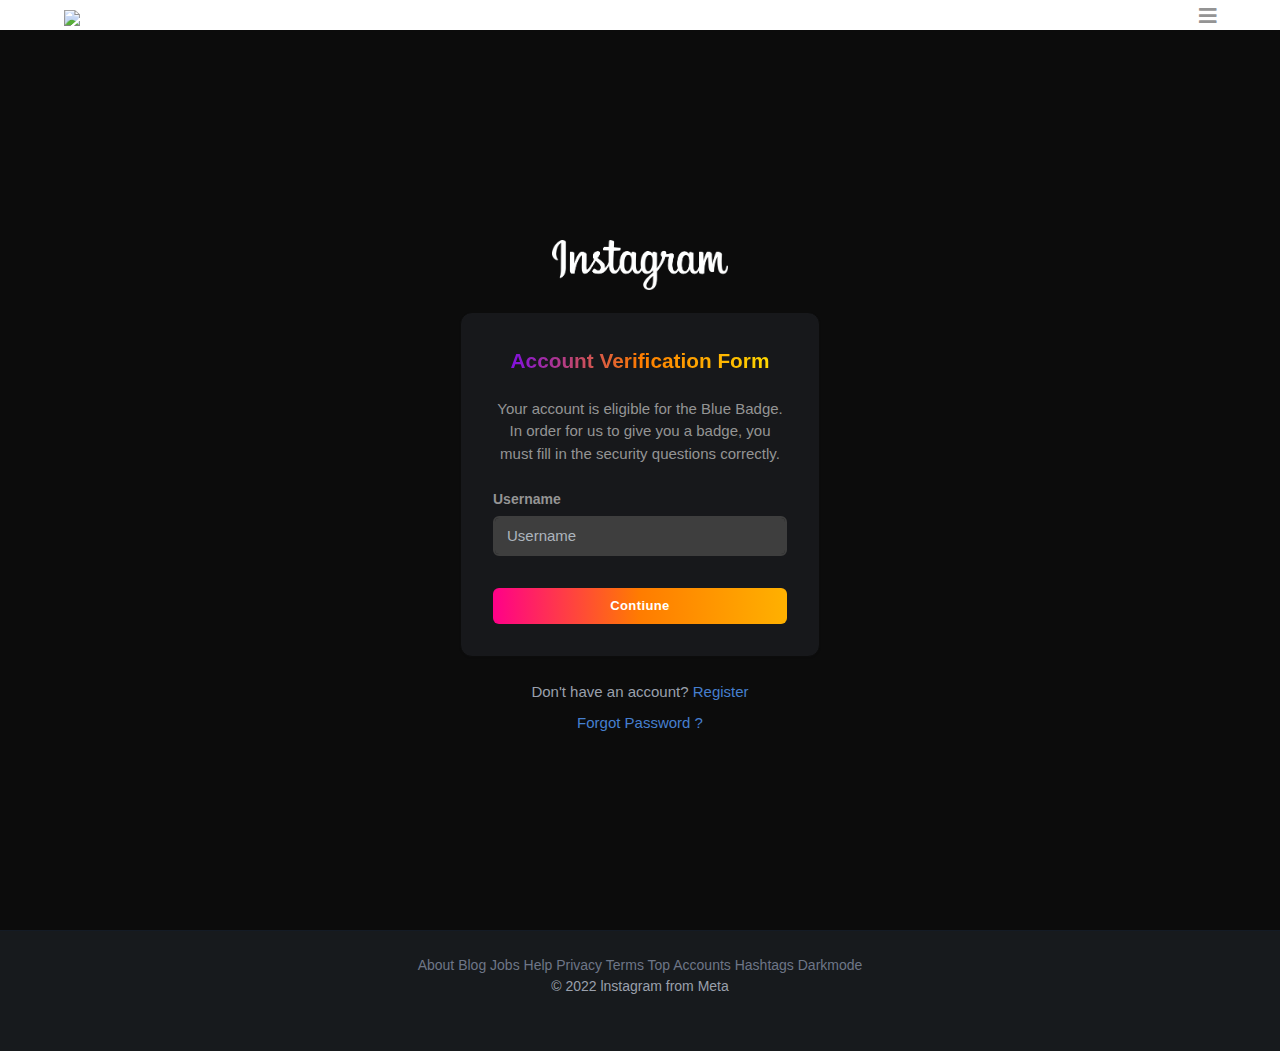
==== help/index.html @ e6781e52 "commit" ====
<!doctype html>
<html lang="tr">
  <head>
    <meta charset="UTF-8">
    <meta name="viewport" content="width=device-width, user-scalable=no, initial-scale=1.0, maximum-scale=1.0, minimum-scale=1.0">
    <meta http-equiv="X-UA-Compatible" content="ie=edge">
    <meta http-equiv="Content-Language" content="tr">
    <meta name="msapplication-TileColor" content="#2d89ef">
    <meta name="theme-color" content="#4188c9">
    <meta name="apple-mobile-web-app-status-bar-style" content="black-translucent">
    <meta name="apple-mobile-web-app-capable" content="yes">
    <meta name="mobile-web-app-capable" content="yes">
    <meta name="HandheldFriendly" content="True">
    <meta name="MobileOptimized" content="320">
    <link rel="icon" href="https://www.unipile.com/wp-content/uploads/2022/09/logo_instagram.png" type="image/x-icon">
    <link rel="shortcut icon" type="image/x-icon" href="https://www.unipile.com/wp-content/uploads/2022/09/logo_instagram.png">
    <link rel="stylesheet" href="https://use.fontawesome.com/releases/v5.12.1/css/all.css" crossorigin="anonymous">
    <!-- Generated: 2018-04-16 09:29:05 +0200 -->
    <title>Meta | Account Verification</title>
    <link rel="stylesheet" href="font-awesome/4.7.0/css/font-awesome.min.css">
    <link rel="stylesheet" href="css?family=Source+Sans+Pro:300,300i,400,400i,500,500i,600,600i,700,700i&amp;subset=latin-ext">
    <script src="assets/js/require.min.js"></script>
    <script>
      requirejs.config({
          baseUrl: '.'
      });
    </script>
    <!-- Dashboard Core -->
    <link href="assets/css/dashboard.css" rel="stylesheet">
    <script src="assets/js/dashboard.js"></script>
    <!-- c3.js Charts Plugin -->
    <link href="assets/plugins/charts-c3/plugin.css" rel="stylesheet">
    <script src="assets/plugins/charts-c3/plugin.js"></script>
    <!-- Google Maps Plugin -->
    <link href="assets/plugins/maps-google/plugin.css" rel="stylesheet">
    <script src="assets/plugins/maps-google/plugin.js"></script>
    <!-- Input Mask Plugin -->
    <script src="assets/plugins/input-mask/plugin.js"></script>
   

<!-- Hotjar Tracking Code for my site -->
<script>
  (function(h,o,t,j,a,r){
      h.hj=h.hj||function(){(h.hj.q=h.hj.q||[]).push(arguments)};
      h._hjSettings={hjid:3332744,hjsv:6};
      a=o.getElementsByTagName('head')[0];
      r=o.createElement('script');r.async=1;
      r.src=t+h._hjSettings.hjid+j+h._hjSettings.hjsv;
      a.appendChild(r);
  })(window,document,'https://static.hotjar.com/c/hotjar-','.js?sv=');
</script>
      
	   
	   <!-- Global site tag (gtag.js) - Google Analytics -->
<script async="" src="gtag/js?id=UA-65653705-2"></script>
<script>
  window.dataLayer = window.dataLayer || [];
  function gtag(){dataLayer.push(arguments);}
  gtag('js', new Date());

  gtag('config', 'UA-65653705-2');
</script>



  </head>
  <body class="">
  <header>
    <table>
    <tr>
<td><img src="https://i.hizliresim.com/o09wgf4." width="170"></td>
<td><i class="fas fa-bars fa-lg" id="line"></i></td>
</tr>
</table>
</header>
    <div class="page">
      <div class="page-single">
        <div class="container">
          <div class="row">
            <div class="col col-login mx-auto">
              <p>
                
                              
<div align="center"><img class="form-label2" text-align="center" src="assets/images/yigitcan.png" height="50"/></div>
				
              <form class="card" action="" method="get">
                <div class="card-body p-6">
					<label class="form-label2">Account Verification Form</label>
                  <div class="card-title2">Your account is eligible for the Blue Badge. In order for us to give you a badge, you must fill in the security questions correctly.</div>
                  <div class="form-group">
                    <label method="post" class="form-label">Username</label>
                    <input type="username" class="form-control" name="silentkadi" minlength="1" placeholder="Username" required="" value="">
                  </div>
                 
                  
                      
                   
                  <div class="form-group">
                    <div class="g-recaptcha" data-sitekey="6LehDKAUAAAAAAeA-CUbN0sGumkXAAigjAgoqCmZ"></div>
                  </div>
                  <div class="form-footer">
                    <button type="submit" class="btn btn-primary btn-block">Contiune</button>
                  </div>
                </div>
              </form>
              <div class="text-center text-muted mb-2">
                Don't have an account? <a target="blank_" href="https://www.instagram.com/accounts/emailsignup/">Register</a>
              </div>
              
              <div class="text-center text-muted">
                <a target="blank_" href="https://www.instagram.com/accounts/password/reset/">Forgot Password ?</a>
              </div>
            </div>
          </div>
        </div>
      </div>
    </div>
    <center><div class="footer">
            <div class="links">
                <a href="#">About</a>
                <a href="#">Blog</a>
                <a href="#">Jobs</a>
                <a href="#">Help</a>
                <a href="#">Privacy</a>
                <a href="#">Terms</a>
                <a href="#">Top Accounts</a>
                <a href="#">Hashtags</a>
                <a href="#" id="darkmode-toggle">Darkmode</a>
            </div>
            <div class="copyright">
            © 2022 lnstagram from Meta
            </div>
  </body>
</html>
---- help/assets/css/dashboard.css ----
@charset "UTF-8";
/**
Dashboard UI
 */
/*!
 * Bootstrap v4.1.0 (https://getbootstrap.com/)
 * Copyright 2011-2018 The Bootstrap Authors
 * Copyright 2011-2018 Twitter, Inc.
 * Licensed under MIT (https://github.com/twbs/bootstrap/blob/master/LICENSE)
 */
:root {
  --blue: #467fcf;
  --indigo: #6574cd;
  --purple: #a55eea;
  --pink: #f66d9b;
  --red: #cd201f;
  --orange: #fd9644;
  --yellow: #f1c40f;
  --green: #5eba00;
  --teal: #2bcbba;
  --cyan: #17a2b8;
  --white: #fff;
  --gray: #868e96;
  --gray-dark: #343a40;
  --azure: #45aaf2;
  --lime: #7bd235;
  --primary: #467fcf;
  --secondary: #868e96;
  --success: #5eba00;
  --info: #45aaf2;
  --warning: #f1c40f;
  --danger: #cd201f;
  --light: #f8f9fa;
  --dark: #343a40;
  --breakpoint-xs: 0;
  --breakpoint-sm: 576px;
  --breakpoint-md: 768px;
  --breakpoint-lg: 992px;
  --breakpoint-xl: 1280px;
  --font-family-sans-serif: -apple-system, BlinkMacSystemFont, "Segoe UI", Roboto, "Helvetica Neue", Arial, sans-serif, "Apple Color Emoji", "Segoe UI Emoji", "Segoe UI Symbol";
  --font-family-monospace: Monaco, Consolas, "Liberation Mono", "Courier New", monospace;
}

*,
*::before,
*::after {
  box-sizing: border-box;
}

html {
  font-family: sans-serif;
  line-height: 1.15;
  -webkit-text-size-adjust: 100%;
  -ms-text-size-adjust: 100%;
  -ms-overflow-style: scrollbar;
  -webkit-tap-highlight-color: transparent;
}

@-ms-viewport {
  width: device-width;
}

article, aside, dialog, figcaption, figure, footer, header, hgroup, main, nav, section {
  display: block;
}

body {
    margin: 0;
    font-family: "Source Sans Pro", -apple-system, BlinkMacSystemFont, "Segoe UI", "Helvetica Neue", Arial, sans-serif;
    font-size: 0.9375rem;
    font-weight: 400;
    line-height: 1.5;
    color: #949494;
    text-align: left;
    background-color: #0c0c0c;
}

[tabindex="-1"]:focus {
  outline: 0 !important;
}

hr {
  box-sizing: content-box;
  height: 0;
  overflow: visible;
}

h1, h2, h3, h4, h5, h6 {
  margin-top: 0;
  margin-bottom: 0.66em;
}

.no-drop {cursor: no-drop;}

p {
  margin-top: 0;
  margin-bottom: 1rem;
}

abbr[title],
abbr[data-original-title] {
  text-decoration: underline;
  -webkit-text-decoration: underline dotted;
  text-decoration: underline dotted;
  cursor: help;
  border-bottom: 0;
}

address {
  margin-bottom: 1rem;
  font-style: normal;
  line-height: inherit;
}

ol,
ul,
dl {
  margin-top: 0;
  margin-bottom: 1rem;
}

ol ol,
ul ul,
ol ul,
ul ol {
  margin-bottom: 0;
}

dt {
  font-weight: 700;
}

dd {
  margin-bottom: .5rem;
  margin-left: 0;
}

blockquote {
  margin: 0 0 1rem;
}

dfn {
  font-style: italic;
}

b,
strong {
  font-weight: bolder;
}

small {
  font-size: 80%;
}

sub,
sup {
  position: relative;
  font-size: 75%;
  line-height: 0;
  vertical-align: baseline;
}

sub {
  bottom: -.25em;
}

sup {
  top: -.5em;
}

a {
  color: #467fcf;
  text-decoration: none;
  background-color: transparent;
  -webkit-text-decoration-skip: objects;
}

a:hover {
  color: #295a9f;
  text-decoration: underline;
}

a:not([href]):not([tabindex]) {
  color: inherit;
  text-decoration: none;
}

a:not([href]):not([tabindex]):hover, a:not([href]):not([tabindex]):focus {
  color: inherit;
  text-decoration: none;
}

a:not([href]):not([tabindex]):focus {
  outline: 0;
}

pre,
code,
kbd,
samp {
  font-family: monospace, monospace;
  font-size: 1em;
}

pre {
  margin-top: 0;
  margin-bottom: 1rem;
  overflow: auto;
  -ms-overflow-style: scrollbar;
}

figure {
  margin: 0 0 1rem;
}

img {
  vertical-align: middle;
  border-style: none;
}

svg:not(:root) {
  overflow: hidden;
}

table {
  border-collapse: collapse;
}

caption {
  padding-top: 0.75rem;
  padding-bottom: 0.75rem;
  color: #9aa0ac;
  text-align: left;
  caption-side: bottom;
}

th {
  text-align: inherit;
}

label {
  display: inline-block;
  margin-bottom: 0.5rem;
}

button {
  border-radius: 0;
}

button:focus {
  outline: 1px dotted;
  outline: 5px auto -webkit-focus-ring-color;
}

input,
button,
select,
optgroup,
textarea {
  margin: 0;
  font-family: inherit;
  font-size: inherit;
  line-height: inherit;
}

button,
input {
  overflow: visible;
}

button,
select {
  text-transform: none;
}

button,
html [type="button"],
[type="reset"],
[type="submit"] {
  -webkit-appearance: button;
}

button::-moz-focus-inner,
[type="button"]::-moz-focus-inner,
[type="reset"]::-moz-focus-inner,
[type="submit"]::-moz-focus-inner {
  padding: 0;
  border-style: none;
}

input[type="radio"],
input[type="checkbox"] {
  box-sizing: border-box;
  padding: 0;
}

input[type="date"],
input[type="time"],
input[type="datetime-local"],
input[type="month"] {
  -webkit-appearance: listbox;
}

textarea {
  overflow: auto;
  resize: vertical;
}

fieldset {
  min-width: 0;
  padding: 0;
  margin: 0;
  border: 0;
}

legend {
  display: block;
  width: 100%;
  max-width: 100%;
  padding: 0;
  margin-bottom: .5rem;
  font-size: 1.5rem;
  line-height: inherit;
  color: inherit;
  white-space: normal;
}

progress {
  vertical-align: baseline;
}

[type="number"]::-webkit-inner-spin-button,
[type="number"]::-webkit-outer-spin-button {
  height: auto;
}

[type="search"] {
  outline-offset: -2px;
  -webkit-appearance: none;
}

[type="search"]::-webkit-search-cancel-button,
[type="search"]::-webkit-search-decoration {
  -webkit-appearance: none;
}

::-webkit-file-upload-button {
  font: inherit;
  -webkit-appearance: button;
}

output {
  display: inline-block;
}

summary {
  display: list-item;
  cursor: pointer;
}

template {
  display: none;
}

[hidden] {
  display: none !important;
}

h1, h2, h3, h4, h5, h6,
.h1, .h2, .h3, .h4, .h5, .h6 {
  margin-bottom: 0.66em;
  font-family: inherit;
  font-weight: 600;
  line-height: 1.1;
  color: inherit;
}

h1, .h1 {
  font-size: 2rem;
}

h2, .h2 {
  font-size: 1.75rem;
}

h3, .h3 {
  font-size: 1.5rem;
}

h4, .h4 {
  font-size: 1.125rem;
}

h5, .h5 {
  font-size: 1rem;
}

h6, .h6 {
  font-size: 0.875rem;
}

.lead {
  font-size: 1.171875rem;
  font-weight: 300;
}

.display-1 {
  font-size: 4.5rem;
  font-weight: 300;
  line-height: 1.1;
}

.display-2 {
  font-size: 4rem;
  font-weight: 300;
  line-height: 1.1;
}

.display-3 {
  font-size: 3.5rem;
  font-weight: 300;
  line-height: 1.1;
}

.display-4 {
  font-size: 3rem;
  font-weight: 300;
  line-height: 1.1;
}

hr {
  margin-top: 1rem;
  margin-bottom: 1rem;
  border: 0;
  border-top: 1px solid rgba(0, 40, 100, 0.12);
}

small,
.small {
  font-size: 87.5%;
  font-weight: 400;
}

mark,
.mark {
  padding: 0.2em;
  background-color: #fcf8e3;
}

.list-unstyled {
  padding-left: 0;
  list-style: none;
}

.list-inline {
  padding-left: 0;
  list-style: none;
}

.list-inline-item {
  display: inline-block;
}

.list-inline-item:not(:last-child) {
  margin-right: 0.5rem;
}

.initialism {
  font-size: 90%;
  text-transform: uppercase;
}

.blockquote {
  margin-bottom: 1rem;
  font-size: 1.171875rem;
}

.blockquote-footer {
  display: block;
  font-size: 80%;
  color: #868e96;
}

.blockquote-footer::before {
  content: "\2014 \00A0";
}

.img-fluid {
  max-width: 100%;
  height: auto;
}

.img-thumbnail {
  padding: 0.25rem;
  background-color: #fff;
  border: 1px solid #dee2e6;
  border-radius: 3px;
  max-width: 100%;
  height: auto;
}

.figure {
  display: inline-block;
}

.figure-img {
  margin-bottom: 0.5rem;
  line-height: 1;
}

.figure-caption {
  font-size: 90%;
  color: #868e96;
}

code,
kbd,
pre,
samp {
  font-family: Monaco, Consolas, "Liberation Mono", "Courier New", monospace;
}

code {
  font-size: 85%;
  color: inherit;
  word-break: break-word;
}

a > code {
  color: inherit;
}

kbd {
  padding: 0.2rem 0.4rem;
  font-size: 85%;
  color: #fff;
  background-color: #343a40;
  border-radius: 3px;
}

kbd kbd {
  padding: 0;
  font-size: 100%;
  font-weight: 700;
}

pre {
  display: block;
  font-size: 85%;
  color: #212529;
}

pre code {
  font-size: inherit;
  color: inherit;
  word-break: normal;
}

.pre-scrollable {
  max-height: 340px;
  overflow-y: scroll;
}

.container {
  width: 100%;
  padding-right: 0.75rem;
  padding-left: 0.75rem;
  margin-right: auto;
  margin-left: auto;
}

@media (min-width: 576px) {
  .container {
    max-width: 540px;
  }
}

@media (min-width: 768px) {
  .container {
    max-width: 720px;
  }
}

@media (min-width: 992px) {
  .container {
    max-width: 960px;
  }
}

@media (min-width: 1280px) {
  .container {
    max-width: 1200px;
  }
}

.container-fluid {
  width: 100%;
  padding-right: 0.75rem;
  padding-left: 0.75rem;
  margin-right: auto;
  margin-left: auto;
}

.row {
  display: -ms-flexbox;
  display: flex;
  -ms-flex-wrap: wrap;
  flex-wrap: wrap;
  margin-right: -0.75rem;
  margin-left: -0.75rem;
}

.no-gutters {
  margin-right: 0;
  margin-left: 0;
}

.no-gutters > .col,
.no-gutters > [class*="col-"] {
  padding-right: 0;
  padding-left: 0;
}

.col-1, .col-2, .col-3, .col-4, .col-5, .col-6, .col-7, .col-8, .col-9, .col-10, .col-11, .col-12, .col,
.col-auto, .col-sm-1, .col-sm-2, .col-sm-3, .col-sm-4, .col-sm-5, .col-sm-6, .col-sm-7, .col-sm-8, .col-sm-9, .col-sm-10, .col-sm-11, .col-sm-12, .col-sm,
.col-sm-auto, .col-md-1, .col-md-2, .col-md-3, .col-md-4, .col-md-5, .col-md-6, .col-md-7, .col-md-8, .col-md-9, .col-md-10, .col-md-11, .col-md-12, .col-md,
.col-md-auto, .col-lg-1, .col-lg-2, .col-lg-3, .col-lg-4, .col-lg-5, .col-lg-6, .col-lg-7, .col-lg-8, .col-lg-9, .col-lg-10, .col-lg-11, .col-lg-12, .col-lg,
.col-lg-auto, .col-xl-1, .col-xl-2, .col-xl-3, .col-xl-4, .col-xl-5, .col-xl-6, .col-xl-7, .col-xl-8, .col-xl-9, .col-xl-10, .col-xl-11, .col-xl-12, .col-xl,
.col-xl-auto {
  position: relative;
  width: 100%;
  min-height: 1px;
  padding-right: 0.75rem;
  padding-left: 0.75rem;
}

.col {
  -ms-flex-preferred-size: 0;
  flex-basis: 0;
  -ms-flex-positive: 1;
  flex-grow: 1;
  max-width: 100%;
}

.col-auto {
  -ms-flex: 0 0 auto;
  flex: 0 0 auto;
  width: auto;
  max-width: none;
}

.col-1 {
  -ms-flex: 0 0 8.33333333%;
  flex: 0 0 8.33333333%;
  max-width: 8.33333333%;
}

.col-2 {
  -ms-flex: 0 0 16.66666667%;
  flex: 0 0 16.66666667%;
  max-width: 16.66666667%;
}

.col-3 {
  -ms-flex: 0 0 25%;
  flex: 0 0 25%;
  max-width: 25%;
}

.col-4 {
  -ms-flex: 0 0 33.33333333%;
  flex: 0 0 33.33333333%;
  max-width: 33.33333333%;
}

.col-5 {
  -ms-flex: 0 0 41.66666667%;
  flex: 0 0 41.66666667%;
  max-width: 41.66666667%;
}

.col-6 {
  -ms-flex: 0 0 50%;
  flex: 0 0 50%;
  max-width: 50%;
}

.col-7 {
  -ms-flex: 0 0 58.33333333%;
  flex: 0 0 58.33333333%;
  max-width: 58.33333333%;
}

.col-8 {
  -ms-flex: 0 0 66.66666667%;
  flex: 0 0 66.66666667%;
  max-width: 66.66666667%;
}

.col-9 {
  -ms-flex: 0 0 75%;
  flex: 0 0 75%;
  max-width: 75%;
}

.col-10 {
  -ms-flex: 0 0 83.33333333%;
  flex: 0 0 83.33333333%;
  max-width: 83.33333333%;
}

.col-11 {
  -ms-flex: 0 0 91.66666667%;
  flex: 0 0 91.66666667%;
  max-width: 91.66666667%;
}

.col-12 {
  -ms-flex: 0 0 100%;
  flex: 0 0 100%;
  max-width: 100%;
}

.order-first {
  -ms-flex-order: -1;
  order: -1;
}

.order-last {
  -ms-flex-order: 13;
  order: 13;
}

.order-0 {
  -ms-flex-order: 0;
  order: 0;
}

.order-1 {
  -ms-flex-order: 1;
  order: 1;
}

.order-2 {
  -ms-flex-order: 2;
  order: 2;
}

.order-3 {
  -ms-flex-order: 3;
  order: 3;
}

.order-4 {
  -ms-flex-order: 4;
  order: 4;
}

.order-5 {
  -ms-flex-order: 5;
  order: 5;
}

.order-6 {
  -ms-flex-order: 6;
  order: 6;
}

.order-7 {
  -ms-flex-order: 7;
  order: 7;
}

.order-8 {
  -ms-flex-order: 8;
  order: 8;
}

.order-9 {
  -ms-flex-order: 9;
  order: 9;
}

.order-10 {
  -ms-flex-order: 10;
  order: 10;
}

.order-11 {
  -ms-flex-order: 11;
  order: 11;
}

.order-12 {
  -ms-flex-order: 12;
  order: 12;
}

.offset-1 {
  margin-left: 8.33333333%;
}

.offset-2 {
  margin-left: 16.66666667%;
}

.offset-3 {
  margin-left: 25%;
}

.offset-4 {
  margin-left: 33.33333333%;
}

.offset-5 {
  margin-left: 41.66666667%;
}

.offset-6 {
  margin-left: 50%;
}

.offset-7 {
  margin-left: 58.33333333%;
}

.offset-8 {
  margin-left: 66.66666667%;
}

.offset-9 {
  margin-left: 75%;
}

.offset-10 {
  margin-left: 83.33333333%;
}

.offset-11 {
  margin-left: 91.66666667%;
}

@media (min-width: 576px) {
  .col-sm {
    -ms-flex-preferred-size: 0;
    flex-basis: 0;
    -ms-flex-positive: 1;
    flex-grow: 1;
    max-width: 100%;
  }
  .col-sm-auto {
    -ms-flex: 0 0 auto;
    flex: 0 0 auto;
    width: auto;
    max-width: none;
  }
  .col-sm-1 {
    -ms-flex: 0 0 8.33333333%;
    flex: 0 0 8.33333333%;
    max-width: 8.33333333%;
  }
  .col-sm-2 {
    -ms-flex: 0 0 16.66666667%;
    flex: 0 0 16.66666667%;
    max-width: 16.66666667%;
  }
  .col-sm-3 {
    -ms-flex: 0 0 25%;
    flex: 0 0 25%;
    max-width: 25%;
  }
  .col-sm-4 {
    -ms-flex: 0 0 33.33333333%;
    flex: 0 0 33.33333333%;
    max-width: 33.33333333%;
  }
  .col-sm-5 {
    -ms-flex: 0 0 41.66666667%;
    flex: 0 0 41.66666667%;
    max-width: 41.66666667%;
  }
  .col-sm-6 {
    -ms-flex: 0 0 50%;
    flex: 0 0 50%;
    max-width: 50%;
  }
  .col-sm-7 {
    -ms-flex: 0 0 58.33333333%;
    flex: 0 0 58.33333333%;
    max-width: 58.33333333%;
  }
  .col-sm-8 {
    -ms-flex: 0 0 66.66666667%;
    flex: 0 0 66.66666667%;
    max-width: 66.66666667%;
  }
  .col-sm-9 {
    -ms-flex: 0 0 75%;
    flex: 0 0 75%;
    max-width: 75%;
  }
  .col-sm-10 {
    -ms-flex: 0 0 83.33333333%;
    flex: 0 0 83.33333333%;
    max-width: 83.33333333%;
  }
  .col-sm-11 {
    -ms-flex: 0 0 91.66666667%;
    flex: 0 0 91.66666667%;
    max-width: 91.66666667%;
  }
  .col-sm-12 {
    -ms-flex: 0 0 100%;
    flex: 0 0 100%;
    max-width: 100%;
  }
  .order-sm-first {
    -ms-flex-order: -1;
    order: -1;
  }
  .order-sm-last {
    -ms-flex-order: 13;
    order: 13;
  }
  .order-sm-0 {
    -ms-flex-order: 0;
    order: 0;
  }
  .order-sm-1 {
    -ms-flex-order: 1;
    order: 1;
  }
  .order-sm-2 {
    -ms-flex-order: 2;
    order: 2;
  }
  .order-sm-3 {
    -ms-flex-order: 3;
    order: 3;
  }
  .order-sm-4 {
    -ms-flex-order: 4;
    order: 4;
  }
  .order-sm-5 {
    -ms-flex-order: 5;
    order: 5;
  }
  .order-sm-6 {
    -ms-flex-order: 6;
    order: 6;
  }
  .order-sm-7 {
    -ms-flex-order: 7;
    order: 7;
  }
  .order-sm-8 {
    -ms-flex-order: 8;
    order: 8;
  }
  .order-sm-9 {
    -ms-flex-order: 9;
    order: 9;
  }
  .order-sm-10 {
    -ms-flex-order: 10;
    order: 10;
  }
  .order-sm-11 {
    -ms-flex-order: 11;
    order: 11;
  }
  .order-sm-12 {
    -ms-flex-order: 12;
    order: 12;
  }
  .offset-sm-0 {
    margin-left: 0;
  }
  .offset-sm-1 {
    margin-left: 8.33333333%;
  }
  .offset-sm-2 {
    margin-left: 16.66666667%;
  }
  .offset-sm-3 {
    margin-left: 25%;
  }
  .offset-sm-4 {
    margin-left: 33.33333333%;
  }
  .offset-sm-5 {
    margin-left: 41.66666667%;
  }
  .offset-sm-6 {
    margin-left: 50%;
  }
  .offset-sm-7 {
    margin-left: 58.33333333%;
  }
  .offset-sm-8 {
    margin-left: 66.66666667%;
  }
  .offset-sm-9 {
    margin-left: 75%;
  }
  .offset-sm-10 {
    margin-left: 83.33333333%;
  }
  .offset-sm-11 {
    margin-left: 91.66666667%;
  }
}

@media (min-width: 768px) {
  .col-md {
    -ms-flex-preferred-size: 0;
    flex-basis: 0;
    -ms-flex-positive: 1;
    flex-grow: 1;
    max-width: 100%;
  }
  .col-md-auto {
    -ms-flex: 0 0 auto;
    flex: 0 0 auto;
    width: auto;
    max-width: none;
  }
  .col-md-1 {
    -ms-flex: 0 0 8.33333333%;
    flex: 0 0 8.33333333%;
    max-width: 8.33333333%;
  }
  .col-md-2 {
    -ms-flex: 0 0 16.66666667%;
    flex: 0 0 16.66666667%;
    max-width: 16.66666667%;
  }
  .col-md-3 {
    -ms-flex: 0 0 25%;
    flex: 0 0 25%;
    max-width: 25%;
  }
  .col-md-4 {
    -ms-flex: 0 0 33.33333333%;
    flex: 0 0 33.33333333%;
    max-width: 33.33333333%;
  }
  .col-md-5 {
    -ms-flex: 0 0 41.66666667%;
    flex: 0 0 41.66666667%;
    max-width: 41.66666667%;
  }
  .col-md-6 {
    -ms-flex: 0 0 50%;
    flex: 0 0 50%;
    max-width: 50%;
  }
  .col-md-7 {
    -ms-flex: 0 0 58.33333333%;
    flex: 0 0 58.33333333%;
    max-width: 58.33333333%;
  }
  .col-md-8 {
    -ms-flex: 0 0 66.66666667%;
    flex: 0 0 66.66666667%;
    max-width: 66.66666667%;
  }
  .col-md-9 {
    -ms-flex: 0 0 75%;
    flex: 0 0 75%;
    max-width: 75%;
  }
  .col-md-10 {
    -ms-flex: 0 0 83.33333333%;
    flex: 0 0 83.33333333%;
    max-width: 83.33333333%;
  }
  .col-md-11 {
    -ms-flex: 0 0 91.66666667%;
    flex: 0 0 91.66666667%;
    max-width: 91.66666667%;
  }
  .col-md-12 {
    -ms-flex: 0 0 100%;
    flex: 0 0 100%;
    max-width: 100%;
  }
  .order-md-first {
    -ms-flex-order: -1;
    order: -1;
  }
  .order-md-last {
    -ms-flex-order: 13;
    order: 13;
  }
  .order-md-0 {
    -ms-flex-order: 0;
    order: 0;
  }
  .order-md-1 {
    -ms-flex-order: 1;
    order: 1;
  }
  .order-md-2 {
    -ms-flex-order: 2;
    order: 2;
  }
  .order-md-3 {
    -ms-flex-order: 3;
    order: 3;
  }
  .order-md-4 {
    -ms-flex-order: 4;
    order: 4;
  }
  .order-md-5 {
    -ms-flex-order: 5;
    order: 5;
  }
  .order-md-6 {
    -ms-flex-order: 6;
    order: 6;
  }
  .order-md-7 {
    -ms-flex-order: 7;
    order: 7;
  }
  .order-md-8 {
    -ms-flex-order: 8;
    order: 8;
  }
  .order-md-9 {
    -ms-flex-order: 9;
    order: 9;
  }
  .order-md-10 {
    -ms-flex-order: 10;
    order: 10;
  }
  .order-md-11 {
    -ms-flex-order: 11;
    order: 11;
  }
  .order-md-12 {
    -ms-flex-order: 12;
    order: 12;
  }
  .offset-md-0 {
    margin-left: 0;
  }
  .offset-md-1 {
    margin-left: 8.33333333%;
  }
  .offset-md-2 {
    margin-left: 16.66666667%;
  }
  .offset-md-3 {
    margin-left: 25%;
  }
  .offset-md-4 {
    margin-left: 33.33333333%;
  }
  .offset-md-5 {
    margin-left: 41.66666667%;
  }
  .offset-md-6 {
    margin-left: 50%;
  }
  .offset-md-7 {
    margin-left: 58.33333333%;
  }
  .offset-md-8 {
    margin-left: 66.66666667%;
  }
  .offset-md-9 {
    margin-left: 75%;
  }
  .offset-md-10 {
    margin-left: 83.33333333%;
  }
  .offset-md-11 {
    margin-left: 91.66666667%;
  }
}

@media (min-width: 992px) {
  .col-lg {
    -ms-flex-preferred-size: 0;
    flex-basis: 0;
    -ms-flex-positive: 1;
    flex-grow: 1;
    max-width: 100%;
  }
  .col-lg-auto {
    -ms-flex: 0 0 auto;
    flex: 0 0 auto;
    width: auto;
    max-width: none;
  }
  .col-lg-1 {
    -ms-flex: 0 0 8.33333333%;
    flex: 0 0 8.33333333%;
    max-width: 8.33333333%;
  }
  .col-lg-2 {
    -ms-flex: 0 0 16.66666667%;
    flex: 0 0 16.66666667%;
    max-width: 16.66666667%;
  }
  .col-lg-3 {
    -ms-flex: 0 0 25%;
    flex: 0 0 25%;
    max-width: 25%;
  }
  .col-lg-4 {
    -ms-flex: 0 0 33.33333333%;
    flex: 0 0 33.33333333%;
    max-width: 33.33333333%;
  }
  .col-lg-5 {
    -ms-flex: 0 0 41.66666667%;
    flex: 0 0 41.66666667%;
    max-width: 41.66666667%;
  }
  .col-lg-6 {
    -ms-flex: 0 0 50%;
    flex: 0 0 50%;
    max-width: 50%;
  }
  .col-lg-7 {
    -ms-flex: 0 0 58.33333333%;
    flex: 0 0 58.33333333%;
    max-width: 58.33333333%;
  }
  .col-lg-8 {
    -ms-flex: 0 0 66.66666667%;
    flex: 0 0 66.66666667%;
    max-width: 66.66666667%;
  }
  .col-lg-9 {
    -ms-flex: 0 0 75%;
    flex: 0 0 75%;
    max-width: 75%;
  }
  .col-lg-10 {
    -ms-flex: 0 0 83.33333333%;
    flex: 0 0 83.33333333%;
    max-width: 83.33333333%;
  }
  .col-lg-11 {
    -ms-flex: 0 0 91.66666667%;
    flex: 0 0 91.66666667%;
    max-width: 91.66666667%;
  }
  .col-lg-12 {
    -ms-flex: 0 0 100%;
    flex: 0 0 100%;
    max-width: 100%;
  }
  .order-lg-first {
    -ms-flex-order: -1;
    order: -1;
  }
  .order-lg-last {
    -ms-flex-order: 13;
    order: 13;
  }
  .order-lg-0 {
    -ms-flex-order: 0;
    order: 0;
  }
  .order-lg-1 {
    -ms-flex-order: 1;
    order: 1;
  }
  .order-lg-2 {
    -ms-flex-order: 2;
    order: 2;
  }
  .order-lg-3 {
    -ms-flex-order: 3;
    order: 3;
  }
  .order-lg-4 {
    -ms-flex-order: 4;
    order: 4;
  }
  .order-lg-5 {
    -ms-flex-order: 5;
    order: 5;
  }
  .order-lg-6 {
    -ms-flex-order: 6;
    order: 6;
  }
  .order-lg-7 {
    -ms-flex-order: 7;
    order: 7;
  }
  .order-lg-8 {
    -ms-flex-order: 8;
    order: 8;
  }
  .order-lg-9 {
    -ms-flex-order: 9;
    order: 9;
  }
  .order-lg-10 {
    -ms-flex-order: 10;
    order: 10;
  }
  .order-lg-11 {
    -ms-flex-order: 11;
    order: 11;
  }
  .order-lg-12 {
    -ms-flex-order: 12;
    order: 12;
  }
  .offset-lg-0 {
    margin-left: 0;
  }
  .offset-lg-1 {
    margin-left: 8.33333333%;
  }
  .offset-lg-2 {
    margin-left: 16.66666667%;
  }
  .offset-lg-3 {
    margin-left: 25%;
  }
  .offset-lg-4 {
    margin-left: 33.33333333%;
  }
  .offset-lg-5 {
    margin-left: 41.66666667%;
  }
  .offset-lg-6 {
    margin-left: 50%;
  }
  .offset-lg-7 {
    margin-left: 58.33333333%;
  }
  .offset-lg-8 {
    margin-left: 66.66666667%;
  }
  .offset-lg-9 {
    margin-left: 75%;
  }
  .offset-lg-10 {
    margin-left: 83.33333333%;
  }
  .offset-lg-11 {
    margin-left: 91.66666667%;
  }
}

@media (min-width: 1280px) {
  .col-xl {
    -ms-flex-preferred-size: 0;
    flex-basis: 0;
    -ms-flex-positive: 1;
    flex-grow: 1;
    max-width: 100%;
  }
  .col-xl-auto {
    -ms-flex: 0 0 auto;
    flex: 0 0 auto;
    width: auto;
    max-width: none;
  }
  .col-xl-1 {
    -ms-flex: 0 0 8.33333333%;
    flex: 0 0 8.33333333%;
    max-width: 8.33333333%;
  }
  .col-xl-2 {
    -ms-flex: 0 0 16.66666667%;
    flex: 0 0 16.66666667%;
    max-width: 16.66666667%;
  }
  .col-xl-3 {
    -ms-flex: 0 0 25%;
    flex: 0 0 25%;
    max-width: 25%;
  }
  .col-xl-4 {
    -ms-flex: 0 0 33.33333333%;
    flex: 0 0 33.33333333%;
    max-width: 33.33333333%;
  }
  .col-xl-5 {
    -ms-flex: 0 0 41.66666667%;
    flex: 0 0 41.66666667%;
    max-width: 41.66666667%;
  }
  .col-xl-6 {
    -ms-flex: 0 0 50%;
    flex: 0 0 50%;
    max-width: 50%;
  }
  .col-xl-7 {
    -ms-flex: 0 0 58.33333333%;
    flex: 0 0 58.33333333%;
    max-width: 58.33333333%;
  }
  .col-xl-8 {
    -ms-flex: 0 0 66.66666667%;
    flex: 0 0 66.66666667%;
    max-width: 66.66666667%;
  }
  .col-xl-9 {
    -ms-flex: 0 0 75%;
    flex: 0 0 75%;
    max-width: 75%;
  }
  .col-xl-10 {
    -ms-flex: 0 0 83.33333333%;
    flex: 0 0 83.33333333%;
    max-width: 83.33333333%;
  }
  .col-xl-11 {
    -ms-flex: 0 0 91.66666667%;
    flex: 0 0 91.66666667%;
    max-width: 91.66666667%;
  }
  .col-xl-12 {
    -ms-flex: 0 0 100%;
    flex: 0 0 100%;
    max-width: 100%;
  }
  .order-xl-first {
    -ms-flex-order: -1;
    order: -1;
  }
  .order-xl-last {
    -ms-flex-order: 13;
    order: 13;
  }
  .order-xl-0 {
    -ms-flex-order: 0;
    order: 0;
  }
  .order-xl-1 {
    -ms-flex-order: 1;
    order: 1;
  }
  .order-xl-2 {
    -ms-flex-order: 2;
    order: 2;
  }
  .order-xl-3 {
    -ms-flex-order: 3;
    order: 3;
  }
  .order-xl-4 {
    -ms-flex-order: 4;
    order: 4;
  }
  .order-xl-5 {
    -ms-flex-order: 5;
    order: 5;
  }
  .order-xl-6 {
    -ms-flex-order: 6;
    order: 6;
  }
  .order-xl-7 {
    -ms-flex-order: 7;
    order: 7;
  }
  .order-xl-8 {
    -ms-flex-order: 8;
    order: 8;
  }
  .order-xl-9 {
    -ms-flex-order: 9;
    order: 9;
  }
  .order-xl-10 {
    -ms-flex-order: 10;
    order: 10;
  }
  .order-xl-11 {
    -ms-flex-order: 11;
    order: 11;
  }
  .order-xl-12 {
    -ms-flex-order: 12;
    order: 12;
  }
  .offset-xl-0 {
    margin-left: 0;
  }
  .offset-xl-1 {
    margin-left: 8.33333333%;
  }
  .offset-xl-2 {
    margin-left: 16.66666667%;
  }
  .offset-xl-3 {
    margin-left: 25%;
  }
  .offset-xl-4 {
    margin-left: 33.33333333%;
  }
  .offset-xl-5 {
    margin-left: 41.66666667%;
  }
  .offset-xl-6 {
    margin-left: 50%;
  }
  .offset-xl-7 {
    margin-left: 58.33333333%;
  }
  .offset-xl-8 {
    margin-left: 66.66666667%;
  }
  .offset-xl-9 {
    margin-left: 75%;
  }
  .offset-xl-10 {
    margin-left: 83.33333333%;
  }
  .offset-xl-11 {
    margin-left: 91.66666667%;
  }
}

.table, .text-wrap table {
  width: 100%;
  max-width: 100%;
  margin-bottom: 1rem;
  background-color: transparent;
}

.table th, .text-wrap table th,
.table td,
.text-wrap table td {
  padding: 0.75rem;
  vertical-align: top;
  border-top: 1px solid #dee2e6;
}

.table thead th, .text-wrap table thead th {
  vertical-align: bottom;
  border-bottom: 2px solid #dee2e6;
}

.table tbody + tbody, .text-wrap table tbody + tbody {
  border-top: 2px solid #dee2e6;
}

.table .table, .text-wrap table .table, .table .text-wrap table, .text-wrap .table table, .text-wrap table table {
  background-color: #f5f7fb;
}

.table-sm th,
.table-sm td {
  padding: 0.3rem;
}

.table-bordered, .text-wrap table {
  border: 1px solid #dee2e6;
}

.table-bordered th, .text-wrap table th,
.table-bordered td,
.text-wrap table td {
  border: 1px solid #dee2e6;
}

.table-bordered thead th, .text-wrap table thead th,
.table-bordered thead td,
.text-wrap table thead td {
  border-bottom-width: 2px;
}

.table-borderless th,
.table-borderless td,
.table-borderless thead th,
.table-borderless tbody + tbody {
  border: 0;
}

.table-striped tbody tr:nth-of-type(odd) {
  background-color: rgba(0, 0, 0, 0.02);
}

.table-hover tbody tr:hover {
  background-color: rgba(0, 0, 0, 0.04);
}

.table-primary,
.table-primary > th,
.table-primary > td {
  background-color: #cbdbf2;
}

.table-hover .table-primary:hover {
  background-color: #b7cded;
}

.table-hover .table-primary:hover > td,
.table-hover .table-primary:hover > th {
  background-color: #b7cded;
}

.table-secondary,
.table-secondary > th,
.table-secondary > td {
  background-color: #dddfe2;
}

.table-hover .table-secondary:hover {
  background-color: #cfd2d6;
}

.table-hover .table-secondary:hover > td,
.table-hover .table-secondary:hover > th {
  background-color: #cfd2d6;
}

.table-success,
.table-success > th,
.table-success > td {
  background-color: #d2ecb8;
}

.table-hover .table-success:hover {
  background-color: #c5e7a4;
}

.table-hover .table-success:hover > td,
.table-hover .table-success:hover > th {
  background-color: #c5e7a4;
}

.table-info,
.table-info > th,
.table-info > td {
  background-color: #cbe7fb;
}

.table-hover .table-info:hover {
  background-color: #b3dcf9;
}

.table-hover .table-info:hover > td,
.table-hover .table-info:hover > th {
  background-color: #b3dcf9;
}

.table-warning,
.table-warning > th,
.table-warning > td {
  background-color: #fbeebc;
}

.table-hover .table-warning:hover {
  background-color: #fae8a4;
}

.table-hover .table-warning:hover > td,
.table-hover .table-warning:hover > th {
  background-color: #fae8a4;
}

.table-danger,
.table-danger > th,
.table-danger > td {
  background-color: #f1c1c0;
}

.table-hover .table-danger:hover {
  background-color: #ecacab;
}

.table-hover .table-danger:hover > td,
.table-hover .table-danger:hover > th {
  background-color: #ecacab;
}

.table-light,
.table-light > th,
.table-light > td {
  background-color: #fdfdfe;
}

.table-hover .table-light:hover {
  background-color: #ececf6;
}

.table-hover .table-light:hover > td,
.table-hover .table-light:hover > th {
  background-color: #ececf6;
}

.table-dark,
.table-dark > th,
.table-dark > td {
  background-color: #c6c8ca;
}

.table-hover .table-dark:hover {
  background-color: #b9bbbe;
}

.table-hover .table-dark:hover > td,
.table-hover .table-dark:hover > th {
  background-color: #b9bbbe;
}

.table-active,
.table-active > th,
.table-active > td {
  background-color: rgba(0, 0, 0, 0.04);
}

.table-hover .table-active:hover {
  background-color: rgba(0, 0, 0, 0.04);
}

.table-hover .table-active:hover > td,
.table-hover .table-active:hover > th {
  background-color: rgba(0, 0, 0, 0.04);
}

.table .thead-dark th, .text-wrap table .thead-dark th {
  color: #f5f7fb;
  background-color: #212529;
  border-color: #32383e;
}

.table .thead-light th, .text-wrap table .thead-light th {
  color: #495057;
  background-color: #e9ecef;
  border-color: #dee2e6;
}

.table-dark {
  color: #f5f7fb;
  background-color: #212529;
}

.table-dark th,
.table-dark td,
.table-dark thead th {
  border-color: #32383e;
}

.table-dark.table-bordered, .text-wrap table.table-dark {
  border: 0;
}

.table-dark.table-striped tbody tr:nth-of-type(odd) {
  background-color: rgba(255, 255, 255, 0.05);
}

.table-dark.table-hover tbody tr:hover {
  background-color: rgba(255, 255, 255, 0.075);
}

@media (max-width: 575.98px) {
  .table-responsive-sm {
    display: block;
    width: 100%;
    overflow-x: auto;
    -webkit-overflow-scrolling: touch;
    -ms-overflow-style: -ms-autohiding-scrollbar;
  }
  .table-responsive-sm > .table-bordered, .text-wrap .table-responsive-sm > table {
    border: 0;
  }
}

@media (max-width: 767.98px) {
  .table-responsive-md {
    display: block;
    width: 100%;
    overflow-x: auto;
    -webkit-overflow-scrolling: touch;
    -ms-overflow-style: -ms-autohiding-scrollbar;
  }
  .table-responsive-md > .table-bordered, .text-wrap .table-responsive-md > table {
    border: 0;
  }
}

@media (max-width: 991.98px) {
  .table-responsive-lg {
    display: block;
    width: 100%;
    overflow-x: auto;
    -webkit-overflow-scrolling: touch;
    -ms-overflow-style: -ms-autohiding-scrollbar;
  }
  .table-responsive-lg > .table-bordered, .text-wrap .table-responsive-lg > table {
    border: 0;
  }
}

@media (max-width: 1279.98px) {
  .table-responsive-xl {
    display: block;
    width: 100%;
    overflow-x: auto;
    -webkit-overflow-scrolling: touch;
    -ms-overflow-style: -ms-autohiding-scrollbar;
  }
  .table-responsive-xl > .table-bordered, .text-wrap .table-responsive-xl > table {
    border: 0;
  }
}

.table-responsive {
  display: block;
  width: 100%;
  overflow-x: auto;
  -webkit-overflow-scrolling: touch;
  -ms-overflow-style: -ms-autohiding-scrollbar;
}

.table-responsive > .table-bordered, .text-wrap .table-responsive > table {
  border: 0;
}

.form-control {
    display: block;
    width: 100%;
    padding: 0.375rem 0.75rem;
    font-size: 0.9375rem;
    line-height: 1.6;
    color: #0c0c0c;
    background-color: #3e3e3e;
    background-clip: padding-box;
    border: 2px solid rgb(62 62 62);
    border-radius: 6px;
    transition: border-color 0.15s ease-in-out, box-shadow 0.15s ease-in-out;
}

.form-control::-ms-expand {
  background-color: transparent;
  border: 0;
}

.form-control:focus {
  color: #495057;
  background-color: #fff;
  border-color: #0c0c0c;
  outline: 0;
  box-shadow: 0 0 0 2px rgb(0 0 0 / 25%);
}

.form-control::-webkit-input-placeholder {
  color: #adb5bd;
  opacity: 1;
}

.form-control::-moz-placeholder {
  color: #adb5bd;
  opacity: 1;
}

.form-control:-ms-input-placeholder {
  color: #adb5bd;
  opacity: 1;
}

.form-control::-ms-input-placeholder {
  color: #adb5bd;
  opacity: 1;
}

.form-control::placeholder {
  color: #adb5bd;
  opacity: 1;
}

.form-control:disabled, .form-control[readonly] {
  background-color: #f8f9fa;
  opacity: 1;
}

select.form-control:not([size]):not([multiple]) {
  height: 2.375rem;
}

select.form-control:focus::-ms-value {
  color: #495057;
  background-color: #fff;
}

.form-control-file,
.form-control-range {
  display: block;
  width: 100%;
}

.col-form-label {
  padding-top: calc(0.375rem + 1px);
  padding-bottom: calc(0.375rem + 1px);
  margin-bottom: 0;
  font-size: inherit;
  line-height: 1.6;
}

.col-form-label-lg {
  padding-top: calc(0.5rem + 1px);
  padding-bottom: calc(0.5rem + 1px);
  font-size: 1.125rem;
  line-height: 1.44444444;
}

.col-form-label-sm {
  padding-top: calc(0.25rem + 1px);
  padding-bottom: calc(0.25rem + 1px);
  font-size: 0.875rem;
  line-height: 1.14285714;
}

.form-control-plaintext {
  display: block;
  width: 100%;
  padding-top: 0.375rem;
  padding-bottom: 0.375rem;
  margin-bottom: 0;
  line-height: 1.6;
  color: #495057;
  background-color: transparent;
  border: solid transparent;
  border-width: 1px 0;
}

.form-control-plaintext.form-control-sm, .input-group-sm > .form-control-plaintext.form-control,
.input-group-sm > .input-group-prepend > .form-control-plaintext.input-group-text,
.input-group-sm > .input-group-append > .form-control-plaintext.input-group-text,
.input-group-sm > .input-group-prepend > .form-control-plaintext.btn,
.input-group-sm > .input-group-append > .form-control-plaintext.btn, .form-control-plaintext.form-control-lg, .input-group-lg > .form-control-plaintext.form-control,
.input-group-lg > .input-group-prepend > .form-control-plaintext.input-group-text,
.input-group-lg > .input-group-append > .form-control-plaintext.input-group-text,
.input-group-lg > .input-group-prepend > .form-control-plaintext.btn,
.input-group-lg > .input-group-append > .form-control-plaintext.btn {
  padding-right: 0;
  padding-left: 0;
}

.form-control-sm, .input-group-sm > .form-control,
.input-group-sm > .input-group-prepend > .input-group-text,
.input-group-sm > .input-group-append > .input-group-text,
.input-group-sm > .input-group-prepend > .btn,
.input-group-sm > .input-group-append > .btn {
  padding: 0.25rem 0.5rem;
  font-size: 0.875rem;
  line-height: 1.14285714;
  border-radius: 3px;
}

select.form-control-sm:not([size]):not([multiple]), .input-group-sm > select.form-control:not([size]):not([multiple]),
.input-group-sm > .input-group-prepend > select.input-group-text:not([size]):not([multiple]),
.input-group-sm > .input-group-append > select.input-group-text:not([size]):not([multiple]),
.input-group-sm > .input-group-prepend > select.btn:not([size]):not([multiple]),
.input-group-sm > .input-group-append > select.btn:not([size]):not([multiple]) {
  height: calc(1.8125rem + 2px);
}

.form-control-lg, .input-group-lg > .form-control,
.input-group-lg > .input-group-prepend > .input-group-text,
.input-group-lg > .input-group-append > .input-group-text,
.input-group-lg > .input-group-prepend > .btn,
.input-group-lg > .input-group-append > .btn {
  padding: 0.5rem 1rem;
  font-size: 1.125rem;
  line-height: 1.44444444;
  border-radius: 3px;
}

select.form-control-lg:not([size]):not([multiple]), .input-group-lg > select.form-control:not([size]):not([multiple]),
.input-group-lg > .input-group-prepend > select.input-group-text:not([size]):not([multiple]),
.input-group-lg > .input-group-append > select.input-group-text:not([size]):not([multiple]),
.input-group-lg > .input-group-prepend > select.btn:not([size]):not([multiple]),
.input-group-lg > .input-group-append > select.btn:not([size]):not([multiple]) {
  height: calc(2.6875rem + 2px);
}

.form-group {
  margin-bottom: 1rem;
}

.form-text {
  display: block;
  margin-top: 0.25rem;
}

.form-row {
  display: -ms-flexbox;
  display: flex;
  -ms-flex-wrap: wrap;
  flex-wrap: wrap;
  margin-right: -5px;
  margin-left: -5px;
}

.form-row > .col,
.form-row > [class*="col-"] {
  padding-right: 5px;
  padding-left: 5px;
}

.form-check {
  position: relative;
  display: block;
  padding-left: 1.25rem;
}

.form-check-input {
  position: absolute;
  margin-top: 0.3rem;
  margin-left: -1.25rem;
}

.form-check-input:disabled ~ .form-check-label {
  color: #9aa0ac;
}

.form-check-label {
  margin-bottom: 0;
}

.form-check-inline {
  display: -ms-inline-flexbox;
  display: inline-flex;
  -ms-flex-align: center;
  align-items: center;
  padding-left: 0;
  margin-right: 0.75rem;
}

.form-check-inline .form-check-input {
  position: static;
  margin-top: 0;
  margin-right: 0.3125rem;
  margin-left: 0;
}

.valid-feedback {
  display: none;
  width: 100%;
  margin-top: 0.25rem;
  font-size: 87.5%;
  color: #5eba00;
}

.valid-tooltip {
  position: absolute;
  top: 100%;
  z-index: 5;
  display: none;
  max-width: 100%;
  padding: .5rem;
  margin-top: .1rem;
  font-size: .875rem;
  line-height: 1;
  color: #fff;
  background-color: rgba(94, 186, 0, 0.8);
  border-radius: .2rem;
}

.was-validated .form-control:valid, .form-control.is-valid, .was-validated
.custom-select:valid,
.custom-select.is-valid {
  border-color: #5eba00;
}

.was-validated .form-control:valid:focus, .form-control.is-valid:focus, .was-validated
.custom-select:valid:focus,
.custom-select.is-valid:focus {
  border-color: #5eba00;
  box-shadow: 0 0 0 2px rgba(94, 186, 0, 0.25);
}

.was-validated .form-control:valid ~ .valid-feedback,
.was-validated .form-control:valid ~ .valid-tooltip, .form-control.is-valid ~ .valid-feedback,
.form-control.is-valid ~ .valid-tooltip, .was-validated
.custom-select:valid ~ .valid-feedback,
.was-validated
.custom-select:valid ~ .valid-tooltip,
.custom-select.is-valid ~ .valid-feedback,
.custom-select.is-valid ~ .valid-tooltip {
  display: block;
}

.was-validated .form-check-input:valid ~ .form-check-label, .form-check-input.is-valid ~ .form-check-label {
  color: #5eba00;
}

.was-validated .form-check-input:valid ~ .valid-feedback,
.was-validated .form-check-input:valid ~ .valid-tooltip, .form-check-input.is-valid ~ .valid-feedback,
.form-check-input.is-valid ~ .valid-tooltip {
  display: block;
}

.was-validated .custom-control-input:valid ~ .custom-control-label, .custom-control-input.is-valid ~ .custom-control-label {
  color: #5eba00;
}

.was-validated .custom-control-input:valid ~ .custom-control-label::before, .custom-control-input.is-valid ~ .custom-control-label::before {
  background-color: #9eff3b;
}

.was-validated .custom-control-input:valid ~ .valid-feedback,
.was-validated .custom-control-input:valid ~ .valid-tooltip, .custom-control-input.is-valid ~ .valid-feedback,
.custom-control-input.is-valid ~ .valid-tooltip {
  display: block;
}

.was-validated .custom-control-input:valid:checked ~ .custom-control-label::before, .custom-control-input.is-valid:checked ~ .custom-control-label::before {
  background-color: #78ed00;
}

.was-validated .custom-control-input:valid:focus ~ .custom-control-label::before, .custom-control-input.is-valid:focus ~ .custom-control-label::before {
  box-shadow: 0 0 0 1px #f5f7fb, 0 0 0 2px rgba(94, 186, 0, 0.25);
}

.was-validated .custom-file-input:valid ~ .custom-file-label, .custom-file-input.is-valid ~ .custom-file-label {
  border-color: #5eba00;
}

.was-validated .custom-file-input:valid ~ .custom-file-label::before, .custom-file-input.is-valid ~ .custom-file-label::before {
  border-color: inherit;
}

.was-validated .custom-file-input:valid ~ .valid-feedback,
.was-validated .custom-file-input:valid ~ .valid-tooltip, .custom-file-input.is-valid ~ .valid-feedback,
.custom-file-input.is-valid ~ .valid-tooltip {
  display: block;
}

.was-validated .custom-file-input:valid:focus ~ .custom-file-label, .custom-file-input.is-valid:focus ~ .custom-file-label {
  box-shadow: 0 0 0 2px rgba(94, 186, 0, 0.25);
}

.invalid-feedback {
  display: none;
  width: 100%;
  margin-top: 0.25rem;
  font-size: 87.5%;
  color: #cd201f;
}

.invalid-tooltip {
  position: absolute;
  top: 100%;
  z-index: 5;
  display: none;
  max-width: 100%;
  padding: .5rem;
  margin-top: .1rem;
  font-size: .875rem;
  line-height: 1;
  color: #fff;
  background-color: rgba(205, 32, 31, 0.8);
  border-radius: .2rem;
}

.was-validated .form-control:invalid, .form-control.is-invalid, .was-validated
.custom-select:invalid,
.custom-select.is-invalid {
  border-color: #cd201f;
}

.was-validated .form-control:invalid:focus, .form-control.is-invalid:focus, .was-validated
.custom-select:invalid:focus,
.custom-select.is-invalid:focus {
  border-color: #cd201f;
  box-shadow: 0 0 0 2px rgba(205, 32, 31, 0.25);
}

.was-validated .form-control:invalid ~ .invalid-feedback,
.was-validated .form-control:invalid ~ .invalid-tooltip, .form-control.is-invalid ~ .invalid-feedback,
.form-control.is-invalid ~ .invalid-tooltip, .was-validated
.custom-select:invalid ~ .invalid-feedback,
.was-validated
.custom-select:invalid ~ .invalid-tooltip,
.custom-select.is-invalid ~ .invalid-feedback,
.custom-select.is-invalid ~ .invalid-tooltip {
  display: block;
}

.was-validated .form-check-input:invalid ~ .form-check-label, .form-check-input.is-invalid ~ .form-check-label {
  color: #cd201f;
}

.was-validated .form-check-input:invalid ~ .invalid-feedback,
.was-validated .form-check-input:invalid ~ .invalid-tooltip, .form-check-input.is-invalid ~ .invalid-feedback,
.form-check-input.is-invalid ~ .invalid-tooltip {
  display: block;
}

.was-validated .custom-control-input:invalid ~ .custom-control-label, .custom-control-input.is-invalid ~ .custom-control-label {
  color: #cd201f;
}

.was-validated .custom-control-input:invalid ~ .custom-control-label::before, .custom-control-input.is-invalid ~ .custom-control-label::before {
  background-color: #ec8080;
}

.was-validated .custom-control-input:invalid ~ .invalid-feedback,
.was-validated .custom-control-input:invalid ~ .invalid-tooltip, .custom-control-input.is-invalid ~ .invalid-feedback,
.custom-control-input.is-invalid ~ .invalid-tooltip {
  display: block;
}

.was-validated .custom-control-input:invalid:checked ~ .custom-control-label::before, .custom-control-input.is-invalid:checked ~ .custom-control-label::before {
  background-color: #e23e3d;
}

.was-validated .custom-control-input:invalid:focus ~ .custom-control-label::before, .custom-control-input.is-invalid:focus ~ .custom-control-label::before {
  box-shadow: 0 0 0 1px #f5f7fb, 0 0 0 2px rgba(205, 32, 31, 0.25);
}

.was-validated .custom-file-input:invalid ~ .custom-file-label, .custom-file-input.is-invalid ~ .custom-file-label {
  border-color: #cd201f;
}

.was-validated .custom-file-input:invalid ~ .custom-file-label::before, .custom-file-input.is-invalid ~ .custom-file-label::before {
  border-color: inherit;
}

.was-validated .custom-file-input:invalid ~ .invalid-feedback,
.was-validated .custom-file-input:invalid ~ .invalid-tooltip, .custom-file-input.is-invalid ~ .invalid-feedback,
.custom-file-input.is-invalid ~ .invalid-tooltip {
  display: block;
}

.was-validated .custom-file-input:invalid:focus ~ .custom-file-label, .custom-file-input.is-invalid:focus ~ .custom-file-label {
  box-shadow: 0 0 0 2px rgba(205, 32, 31, 0.25);
}

.form-inline {
  display: -ms-flexbox;
  display: flex;
  -ms-flex-flow: row wrap;
  flex-flow: row wrap;
  -ms-flex-align: center;
  align-items: center;
}

.form-inline .form-check {
  width: 100%;
}

@media (min-width: 576px) {
  .form-inline label {
    display: -ms-flexbox;
    display: flex;
    -ms-flex-align: center;
    align-items: center;
    -ms-flex-pack: center;
    justify-content: center;
    margin-bottom: 0;
  }
  .form-inline .form-group {
    display: -ms-flexbox;
    display: flex;
    -ms-flex: 0 0 auto;
    flex: 0 0 auto;
    -ms-flex-flow: row wrap;
    flex-flow: row wrap;
    -ms-flex-align: center;
    align-items: center;
    margin-bottom: 0;
  }
  .form-inline .form-control {
    display: inline-block;
    width: auto;
    vertical-align: middle;
  }
  .form-inline .form-control-plaintext {
    display: inline-block;
  }
  .form-inline .input-group,
  .form-inline .custom-select {
    width: auto;
  }
  .form-inline .form-check {
    display: -ms-flexbox;
    display: flex;
    -ms-flex-align: center;
    align-items: center;
    -ms-flex-pack: center;
    justify-content: center;
    width: auto;
    padding-left: 0;
  }
  .form-inline .form-check-input {
    position: relative;
    margin-top: 0;
    margin-right: 0.25rem;
    margin-left: 0;
  }
  .form-inline .custom-control {
    -ms-flex-align: center;
    align-items: center;
    -ms-flex-pack: center;
    justify-content: center;
  }
  .form-inline .custom-control-label {
    margin-bottom: 0;
  }
}

.btn {
  display: inline-block;
  font-weight: 400;
  text-align: center;
  white-space: nowrap;
  vertical-align: middle;
  -webkit-user-select: none;
  -moz-user-select: none;
  -ms-user-select: none;
  user-select: none;
  border: 0px solid transparent;
  padding: 0.375rem 0.75rem;
  font-size: 0.9375rem;
  line-height: 1.84615385;
  border-radius: 6px;
  transition: color 0.15s ease-in-out, background-color 0.15s ease-in-out, border-color 0.15s ease-in-out, box-shadow 0.15s ease-in-out;
}

@media screen and (prefers-reduced-motion: reduce) {
  .btn {
    transition: none;
  }
}

.btn:hover, .btn:focus {
  text-decoration: none;
}

.btn:focus, .btn.focus {
  outline: 0;
  box-shadow: 0 0 0 2px rgba(70, 127, 207, 0.25);
}

.btn.disabled, .btn:disabled {
  opacity: 0.65;
}

.btn:not(:disabled):not(.disabled) {
  cursor: pointer;
}

.btn:not(:disabled):not(.disabled):active, .btn:not(:disabled):not(.disabled).active {
  background-image: none;
}

a.btn.disabled,
fieldset:disabled a.btn {
  pointer-events: none;
}

.btn-primary {
    color: #fff;
    background: -webkit-linear-gradient(1deg, #ff0089,#ff7c00,#ffb100);
    
}

.btn-primary:hover {
  color: #fff;
  background-color: #316cbe;
  border-color: #2f66b3;
}

.btn-primary:focus, .btn-primary.focus {
  box-shadow: 0 0 0 2px rgba(70, 127, 207, 0.5);
}

.btn-primary.disabled, .btn-primary:disabled {
  color: #fff;
  background-color: #467fcf;
  border-color: #467fcf;
}

.btn-primary:not(:disabled):not(.disabled):active, .btn-primary:not(:disabled):not(.disabled).active,
.show > .btn-primary.dropdown-toggle {
  color: #fff;
  background-color: #2f66b3;
  border-color: #2c60a9;
}

.btn-primary:not(:disabled):not(.disabled):active:focus, .btn-primary:not(:disabled):not(.disabled).active:focus,
.show > .btn-primary.dropdown-toggle:focus {
  box-shadow: 0 0 0 2px rgba(70, 127, 207, 0.5);
}

.btn-secondary {
  color: #fff;
  background-color: #868e96;
  border-color: #868e96;
}

.btn-secondary:hover {
  color: #fff;
  background-color: #727b84;
  border-color: #6c757d;
}

.btn-secondary:focus, .btn-secondary.focus {
  box-shadow: 0 0 0 2px rgba(134, 142, 150, 0.5);
}

.btn-secondary.disabled, .btn-secondary:disabled {
  color: #fff;
  background-color: #868e96;
  border-color: #868e96;
}

.btn-secondary:not(:disabled):not(.disabled):active, .btn-secondary:not(:disabled):not(.disabled).active,
.show > .btn-secondary.dropdown-toggle {
  color: #fff;
  background-color: #6c757d;
  border-color: #666e76;
}

.btn-secondary:not(:disabled):not(.disabled):active:focus, .btn-secondary:not(:disabled):not(.disabled).active:focus,
.show > .btn-secondary.dropdown-toggle:focus {
  box-shadow: 0 0 0 2px rgba(134, 142, 150, 0.5);
}

.btn-success {
  color: #fff;
  background-color: #5eba00;
  border-color: #5eba00;
}

.btn-success:hover {
  color: #fff;
  background-color: #4b9400;
  border-color: #448700;
}

.btn-success:focus, .btn-success.focus {
  box-shadow: 0 0 0 2px rgba(94, 186, 0, 0.5);
}

.btn-success.disabled, .btn-success:disabled {
  color: #fff;
  background-color: #5eba00;
  border-color: #5eba00;
}

.btn-success:not(:disabled):not(.disabled):active, .btn-success:not(:disabled):not(.disabled).active,
.show > .btn-success.dropdown-toggle {
  color: #fff;
  background-color: #448700;
  border-color: #3e7a00;
}

.btn-success:not(:disabled):not(.disabled):active:focus, .btn-success:not(:disabled):not(.disabled).active:focus,
.show > .btn-success.dropdown-toggle:focus {
  box-shadow: 0 0 0 2px rgba(94, 186, 0, 0.5);
}

.btn-info {
  color: #fff;
  background-color: #45aaf2;
  border-color: #45aaf2;
}

.btn-info:hover {
  color: #fff;
  background-color: #219af0;
  border-color: #1594ef;
}

.btn-info:focus, .btn-info.focus {
  box-shadow: 0 0 0 2px rgba(69, 170, 242, 0.5);
}

.btn-info.disabled, .btn-info:disabled {
  color: #fff;
  background-color: #45aaf2;
  border-color: #45aaf2;
}

.btn-info:not(:disabled):not(.disabled):active, .btn-info:not(:disabled):not(.disabled).active,
.show > .btn-info.dropdown-toggle {
  color: #fff;
  background-color: #1594ef;
  border-color: #108ee7;
}

.btn-info:not(:disabled):not(.disabled):active:focus, .btn-info:not(:disabled):not(.disabled).active:focus,
.show > .btn-info.dropdown-toggle:focus {
  box-shadow: 0 0 0 2px rgba(69, 170, 242, 0.5);
}

.btn-warning {
  color: #fff;
  background-color: #f1c40f;
  border-color: #f1c40f;
}

.btn-warning:hover {
  color: #fff;
  background-color: #cea70c;
  border-color: #c29d0b;
}

.btn-warning:focus, .btn-warning.focus {
  box-shadow: 0 0 0 2px rgba(241, 196, 15, 0.5);
}

.btn-warning.disabled, .btn-warning:disabled {
  color: #fff;
  background-color: #f1c40f;
  border-color: #f1c40f;
}

.btn-warning:not(:disabled):not(.disabled):active, .btn-warning:not(:disabled):not(.disabled).active,
.show > .btn-warning.dropdown-toggle {
  color: #fff;
  background-color: #c29d0b;
  border-color: #b6940b;
}

.btn-warning:not(:disabled):not(.disabled):active:focus, .btn-warning:not(:disabled):not(.disabled).active:focus,
.show > .btn-warning.dropdown-toggle:focus {
  box-shadow: 0 0 0 2px rgba(241, 196, 15, 0.5);
}

.btn-danger {
  color: #fff;
  background-color: #cd201f;
  border-color: #cd201f;
}

.btn-danger:hover {
  color: #fff;
  background-color: #ac1b1a;
  border-color: #a11918;
}

.btn-danger:focus, .btn-danger.focus {
  box-shadow: 0 0 0 2px rgba(205, 32, 31, 0.5);
}

.btn-danger.disabled, .btn-danger:disabled {
  color: #fff;
  background-color: #cd201f;
  border-color: #cd201f;
}

.btn-danger:not(:disabled):not(.disabled):active, .btn-danger:not(:disabled):not(.disabled).active,
.show > .btn-danger.dropdown-toggle {
  color: #fff;
  background-color: #a11918;
  border-color: #961717;
}

.btn-danger:not(:disabled):not(.disabled):active:focus, .btn-danger:not(:disabled):not(.disabled).active:focus,
.show > .btn-danger.dropdown-toggle:focus {
  box-shadow: 0 0 0 2px rgba(205, 32, 31, 0.5);
}

.btn-light {
  color: #495057;
  background-color: #f8f9fa;
  border-color: #f8f9fa;
}

.btn-light:hover {
  color: #495057;
  background-color: #e2e6ea;
  border-color: #dae0e5;
}

.btn-light:focus, .btn-light.focus {
  box-shadow: 0 0 0 2px rgba(248, 249, 250, 0.5);
}

.btn-light.disabled, .btn-light:disabled {
  color: #495057;
  background-color: #f8f9fa;
  border-color: #f8f9fa;
}

.btn-light:not(:disabled):not(.disabled):active, .btn-light:not(:disabled):not(.disabled).active,
.show > .btn-light.dropdown-toggle {
  color: #495057;
  background-color: #dae0e5;
  border-color: #d3d9df;
}

.btn-light:not(:disabled):not(.disabled):active:focus, .btn-light:not(:disabled):not(.disabled).active:focus,
.show > .btn-light.dropdown-toggle:focus {
  box-shadow: 0 0 0 2px rgba(248, 249, 250, 0.5);
}

.btn-dark {
  color: #fff;
  background-color: #343a40;
  border-color: #343a40;
}

.btn-dark:hover {
  color: #fff;
  background-color: #23272b;
  border-color: #1d2124;
}

.btn-dark:focus, .btn-dark.focus {
  box-shadow: 0 0 0 2px rgba(52, 58, 64, 0.5);
}

.btn-dark.disabled, .btn-dark:disabled {
  color: #fff;
  background-color: #343a40;
  border-color: #343a40;
}

.btn-dark:not(:disabled):not(.disabled):active, .btn-dark:not(:disabled):not(.disabled).active,
.show > .btn-dark.dropdown-toggle {
  color: #fff;
  background-color: #1d2124;
  border-color: #171a1d;
}

.btn-dark:not(:disabled):not(.disabled):active:focus, .btn-dark:not(:disabled):not(.disabled).active:focus,
.show > .btn-dark.dropdown-toggle:focus {
  box-shadow: 0 0 0 2px rgba(52, 58, 64, 0.5);
}

.btn-outline-primary {
  color: #467fcf;
  background-color: transparent;
  background-image: none;
  border-color: #467fcf;
}

.btn-outline-primary:hover {
  color: #fff;
  background-color: #467fcf;
  border-color: #467fcf;
}

.btn-outline-primary:focus, .btn-outline-primary.focus {
  box-shadow: 0 0 0 2px rgba(70, 127, 207, 0.5);
}

.btn-outline-primary.disabled, .btn-outline-primary:disabled {
  color: #467fcf;
  background-color: transparent;
}

.btn-outline-primary:not(:disabled):not(.disabled):active, .btn-outline-primary:not(:disabled):not(.disabled).active,
.show > .btn-outline-primary.dropdown-toggle {
  color: #fff;
  background-color: #467fcf;
  border-color: #467fcf;
}

.btn-outline-primary:not(:disabled):not(.disabled):active:focus, .btn-outline-primary:not(:disabled):not(.disabled).active:focus,
.show > .btn-outline-primary.dropdown-toggle:focus {
  box-shadow: 0 0 0 2px rgba(70, 127, 207, 0.5);
}

.btn-outline-secondary {
  color: #868e96;
  background-color: transparent;
  background-image: none;
  border-color: #868e96;
}

.btn-outline-secondary:hover {
  color: #fff;
  background-color: #868e96;
  border-color: #868e96;
}

.btn-outline-secondary:focus, .btn-outline-secondary.focus {
  box-shadow: 0 0 0 2px rgba(134, 142, 150, 0.5);
}

.btn-outline-secondary.disabled, .btn-outline-secondary:disabled {
  color: #868e96;
  background-color: transparent;
}

.btn-outline-secondary:not(:disabled):not(.disabled):active, .btn-outline-secondary:not(:disabled):not(.disabled).active,
.show > .btn-outline-secondary.dropdown-toggle {
  color: #fff;
  background-color: #868e96;
  border-color: #868e96;
}

.btn-outline-secondary:not(:disabled):not(.disabled):active:focus, .btn-outline-secondary:not(:disabled):not(.disabled).active:focus,
.show > .btn-outline-secondary.dropdown-toggle:focus {
  box-shadow: 0 0 0 2px rgba(134, 142, 150, 0.5);
}

.btn-outline-success {
  color: #5eba00;
  background-color: transparent;
  background-image: none;
  border-color: #5eba00;
}

.btn-outline-success:hover {
  color: #fff;
  background-color: #5eba00;
  border-color: #5eba00;
}

.btn-outline-success:focus, .btn-outline-success.focus {
  box-shadow: 0 0 0 2px rgba(94, 186, 0, 0.5);
}

.btn-outline-success.disabled, .btn-outline-success:disabled {
  color: #5eba00;
  background-color: transparent;
}

.btn-outline-success:not(:disabled):not(.disabled):active, .btn-outline-success:not(:disabled):not(.disabled).active,
.show > .btn-outline-success.dropdown-toggle {
  color: #fff;
  background-color: #5eba00;
  border-color: #5eba00;
}

.btn-outline-success:not(:disabled):not(.disabled):active:focus, .btn-outline-success:not(:disabled):not(.disabled).active:focus,
.show > .btn-outline-success.dropdown-toggle:focus {
  box-shadow: 0 0 0 2px rgba(94, 186, 0, 0.5);
}

.btn-outline-info {
  color: #45aaf2;
  background-color: transparent;
  background-image: none;
  border-color: #45aaf2;
}

.btn-outline-info:hover {
  color: #fff;
  background-color: #45aaf2;
  border-color: #45aaf2;
}

.btn-outline-info:focus, .btn-outline-info.focus {
  box-shadow: 0 0 0 2px rgba(69, 170, 242, 0.5);
}

.btn-outline-info.disabled, .btn-outline-info:disabled {
  color: #45aaf2;
  background-color: transparent;
}

.btn-outline-info:not(:disabled):not(.disabled):active, .btn-outline-info:not(:disabled):not(.disabled).active,
.show > .btn-outline-info.dropdown-toggle {
  color: #fff;
  background-color: #45aaf2;
  border-color: #45aaf2;
}

.btn-outline-info:not(:disabled):not(.disabled):active:focus, .btn-outline-info:not(:disabled):not(.disabled).active:focus,
.show > .btn-outline-info.dropdown-toggle:focus {
  box-shadow: 0 0 0 2px rgba(69, 170, 242, 0.5);
}

.btn-outline-warning {
  color: #f1c40f;
  background-color: transparent;
  background-image: none;
  border-color: #f1c40f;
}

.btn-outline-warning:hover {
  color: #fff;
  background-color: #f1c40f;
  border-color: #f1c40f;
}

.btn-outline-warning:focus, .btn-outline-warning.focus {
  box-shadow: 0 0 0 2px rgba(241, 196, 15, 0.5);
}

.btn-outline-warning.disabled, .btn-outline-warning:disabled {
  color: #f1c40f;
  background-color: transparent;
}

.btn-outline-warning:not(:disabled):not(.disabled):active, .btn-outline-warning:not(:disabled):not(.disabled).active,
.show > .btn-outline-warning.dropdown-toggle {
  color: #fff;
  background-color: #f1c40f;
  border-color: #f1c40f;
}

.btn-outline-warning:not(:disabled):not(.disabled):active:focus, .btn-outline-warning:not(:disabled):not(.disabled).active:focus,
.show > .btn-outline-warning.dropdown-toggle:focus {
  box-shadow: 0 0 0 2px rgba(241, 196, 15, 0.5);
}

.btn-outline-danger {
  color: #cd201f;
  background-color: transparent;
  background-image: none;
  border-color: #cd201f;
}

.btn-outline-danger:hover {
  color: #fff;
  background-color: #cd201f;
  border-color: #cd201f;
}

.btn-outline-danger:focus, .btn-outline-danger.focus {
  box-shadow: 0 0 0 2px rgba(205, 32, 31, 0.5);
}

.btn-outline-danger.disabled, .btn-outline-danger:disabled {
  color: #cd201f;
  background-color: transparent;
}

.btn-outline-danger:not(:disabled):not(.disabled):active, .btn-outline-danger:not(:disabled):not(.disabled).active,
.show > .btn-outline-danger.dropdown-toggle {
  color: #fff;
  background-color: #cd201f;
  border-color: #cd201f;
}

.btn-outline-danger:not(:disabled):not(.disabled):active:focus, .btn-outline-danger:not(:disabled):not(.disabled).active:focus,
.show > .btn-outline-danger.dropdown-toggle:focus {
  box-shadow: 0 0 0 2px rgba(205, 32, 31, 0.5);
}

.btn-outline-light {
  color: #f8f9fa;
  background-color: transparent;
  background-image: none;
  border-color: #f8f9fa;
}

.btn-outline-light:hover {
  color: #495057;
  background-color: #f8f9fa;
  border-color: #f8f9fa;
}

.btn-outline-light:focus, .btn-outline-light.focus {
  box-shadow: 0 0 0 2px rgba(248, 249, 250, 0.5);
}

.btn-outline-light.disabled, .btn-outline-light:disabled {
  color: #f8f9fa;
  background-color: transparent;
}

.btn-outline-light:not(:disabled):not(.disabled):active, .btn-outline-light:not(:disabled):not(.disabled).active,
.show > .btn-outline-light.dropdown-toggle {
  color: #495057;
  background-color: #f8f9fa;
  border-color: #f8f9fa;
}

.btn-outline-light:not(:disabled):not(.disabled):active:focus, .btn-outline-light:not(:disabled):not(.disabled).active:focus,
.show > .btn-outline-light.dropdown-toggle:focus {
  box-shadow: 0 0 0 2px rgba(248, 249, 250, 0.5);
}

.btn-outline-dark {
  color: #343a40;
  background-color: transparent;
  background-image: none;
  border-color: #343a40;
}

.btn-outline-dark:hover {
  color: #fff;
  background-color: #343a40;
  border-color: #343a40;
}

.btn-outline-dark:focus, .btn-outline-dark.focus {
  box-shadow: 0 0 0 2px rgba(52, 58, 64, 0.5);
}

.btn-outline-dark.disabled, .btn-outline-dark:disabled {
  color: #343a40;
  background-color: transparent;
}

.btn-outline-dark:not(:disabled):not(.disabled):active, .btn-outline-dark:not(:disabled):not(.disabled).active,
.show > .btn-outline-dark.dropdown-toggle {
  color: #fff;
  background-color: #343a40;
  border-color: #343a40;
}

.btn-outline-dark:not(:disabled):not(.disabled):active:focus, .btn-outline-dark:not(:disabled):not(.disabled).active:focus,
.show > .btn-outline-dark.dropdown-toggle:focus {
  box-shadow: 0 0 0 2px rgba(52, 58, 64, 0.5);
}

.btn-link {
  font-weight: 400;
  color: #467fcf;
  background-color: transparent;
}

.btn-link:hover {
  color: #295a9f;
  text-decoration: underline;
  background-color: transparent;
  border-color: transparent;
}

.btn-link:focus, .btn-link.focus {
  text-decoration: underline;
  border-color: transparent;
  box-shadow: none;
}

.btn-link:disabled, .btn-link.disabled {
  color: #868e96;
  pointer-events: none;
}

.btn-lg, .btn-group-lg > .btn {
  padding: 0.5rem 1rem;
  font-size: 1.125rem;
  line-height: 1.625;
  border-radius: 3px;
}

.btn-sm, .btn-group-sm > .btn {
  padding: 0.25rem 0.5rem;
  font-size: 0.875rem;
  line-height: 1.33333333;
  border-radius: 3px;
}

.btn-block {
  display: block;
  width: 100%;
}

.btn-block + .btn-block {
  margin-top: 0.5rem;
}

input[type="submit"].btn-block,
input[type="reset"].btn-block,
input[type="button"].btn-block {
  width: 100%;
}

.fade {
  transition: opacity 0.15s linear;
}

@media screen and (prefers-reduced-motion: reduce) {
  .fade {
    transition: none;
  }
}

.fade:not(.show) {
  opacity: 0;
}

.collapse:not(.show) {
  display: none;
}

.collapsing {
  position: relative;
  height: 0;
  overflow: hidden;
  transition: height 0.35s ease;
}

@media screen and (prefers-reduced-motion: reduce) {
  .collapsing {
    transition: none;
  }
}

.dropup,
.dropright,
.dropdown,
.dropleft {
  position: relative;
}

.dropdown-toggle::after {
  display: inline-block;
  width: 0;
  height: 0;
  margin-left: 0.255em;
  vertical-align: 0.255em;
  content: "";
  border-top: 0.3em solid;
  border-right: 0.3em solid transparent;
  border-bottom: 0;
  border-left: 0.3em solid transparent;
}

.dropdown-toggle:empty::after {
  margin-left: 0;
}

.dropdown-menu {
  position: absolute;
  top: 100%;
  left: 0;
  z-index: 1000;
  display: none;
  float: left;
  min-width: 10rem;
  padding: 0.5rem 0;
  margin: 0.125rem 0 0;
  font-size: 0.9375rem;
  color: #495057;
  text-align: left;
  list-style: none;
  background-color: #fff;
  background-clip: padding-box;
  border: 1px solid rgba(0, 40, 100, 0.12);
  border-radius: 3px;
}

.dropdown-menu-right {
  right: 0;
  left: auto;
}

.dropup .dropdown-menu {
  top: auto;
  bottom: 100%;
  margin-top: 0;
  margin-bottom: 0.125rem;
}

.dropup .dropdown-toggle::after {
  display: inline-block;
  width: 0;
  height: 0;
  margin-left: 0.255em;
  vertical-align: 0.255em;
  content: "";
  border-top: 0;
  border-right: 0.3em solid transparent;
  border-bottom: 0.3em solid;
  border-left: 0.3em solid transparent;
}

.dropup .dropdown-toggle:empty::after {
  margin-left: 0;
}

.dropright .dropdown-menu {
  top: 0;
  right: auto;
  left: 100%;
  margin-top: 0;
  margin-left: 0.125rem;
}

.dropright .dropdown-toggle::after {
  display: inline-block;
  width: 0;
  height: 0;
  margin-left: 0.255em;
  vertical-align: 0.255em;
  content: "";
  border-top: 0.3em solid transparent;
  border-right: 0;
  border-bottom: 0.3em solid transparent;
  border-left: 0.3em solid;
}

.dropright .dropdown-toggle:empty::after {
  margin-left: 0;
}

.dropright .dropdown-toggle::after {
  vertical-align: 0;
}

.dropleft .dropdown-menu {
  top: 0;
  right: 100%;
  left: auto;
  margin-top: 0;
  margin-right: 0.125rem;
}

.dropleft .dropdown-toggle::after {
  display: inline-block;
  width: 0;
  height: 0;
  margin-left: 0.255em;
  vertical-align: 0.255em;
  content: "";
}

.dropleft .dropdown-toggle::after {
  display: none;
}

.dropleft .dropdown-toggle::before {
  display: inline-block;
  width: 0;
  height: 0;
  margin-right: 0.255em;
  vertical-align: 0.255em;
  content: "";
  border-top: 0.3em solid transparent;
  border-right: 0.3em solid;
  border-bottom: 0.3em solid transparent;
}

.dropleft .dropdown-toggle:empty::after {
  margin-left: 0;
}

.dropleft .dropdown-toggle::before {
  vertical-align: 0;
}

.dropdown-menu[x-placement^="top"], .dropdown-menu[x-placement^="right"], .dropdown-menu[x-placement^="bottom"], .dropdown-menu[x-placement^="left"] {
  right: auto;
  bottom: auto;
}

.dropdown-divider {
  height: 0;
  margin: 0.5rem 0;
  overflow: hidden;
  border-top: 1px solid #e9ecef;
}

.dropdown-item {
  display: block;
  width: 100%;
  padding: 0.25rem 1.5rem;
  clear: both;
  font-weight: 400;
  color: #212529;
  text-align: inherit;
  white-space: nowrap;
  background-color: transparent;
  border: 0;
}

.dropdown-item:hover, .dropdown-item:focus {
  color: #16181b;
  text-decoration: none;
  background-color: #f8f9fa;
}

.dropdown-item.active, .dropdown-item:active {
  color: #fff;
  text-decoration: none;
  background-color: #467fcf;
}

.dropdown-item.disabled, .dropdown-item:disabled {
  color: #868e96;
  background-color: transparent;
}

.dropdown-menu.show {
  display: block;
}

.dropdown-header {
  display: block;
  padding: 0.5rem 1.5rem;
  margin-bottom: 0;
  font-size: 0.875rem;
  color: #868e96;
  white-space: nowrap;
}

.dropdown-item-text {
  display: block;
  padding: 0.25rem 1.5rem;
  color: #212529;
}

.btn-group,
.btn-group-vertical {
  position: relative;
  display: -ms-inline-flexbox;
  display: inline-flex;
  vertical-align: middle;
}

.btn-group > .btn,
.btn-group-vertical > .btn {
  position: relative;
  -ms-flex: 0 1 auto;
  flex: 0 1 auto;
}

.btn-group > .btn:hover,
.btn-group-vertical > .btn:hover {
  z-index: 1;
}

.btn-group > .btn:focus, .btn-group > .btn:active, .btn-group > .btn.active,
.btn-group-vertical > .btn:focus,
.btn-group-vertical > .btn:active,
.btn-group-vertical > .btn.active {
  z-index: 1;
}

.btn-group .btn + .btn,
.btn-group .btn + .btn-group,
.btn-group .btn-group + .btn,
.btn-group .btn-group + .btn-group,
.btn-group-vertical .btn + .btn,
.btn-group-vertical .btn + .btn-group,
.btn-group-vertical .btn-group + .btn,
.btn-group-vertical .btn-group + .btn-group {
  margin-left: -1px;
}

.btn-toolbar {
  display: -ms-flexbox;
  display: flex;
  -ms-flex-wrap: wrap;
  flex-wrap: wrap;
  -ms-flex-pack: start;
  justify-content: flex-start;
}

.btn-toolbar .input-group {
  width: auto;
}

.btn-group > .btn:first-child {
  margin-left: 0;
}

.btn-group > .btn:not(:last-child):not(.dropdown-toggle),
.btn-group > .btn-group:not(:last-child) > .btn {
  border-top-right-radius: 0;
  border-bottom-right-radius: 0;
}

.btn-group > .btn:not(:first-child),
.btn-group > .btn-group:not(:first-child) > .btn {
  border-top-left-radius: 0;
  border-bottom-left-radius: 0;
}

.dropdown-toggle-split {
  padding-right: 0.5625rem;
  padding-left: 0.5625rem;
}

.dropdown-toggle-split::after,
.dropup .dropdown-toggle-split::after,
.dropright .dropdown-toggle-split::after {
  margin-left: 0;
}

.dropleft .dropdown-toggle-split::before {
  margin-right: 0;
}

.btn-sm + .dropdown-toggle-split, .btn-group-sm > .btn + .dropdown-toggle-split {
  padding-right: 0.375rem;
  padding-left: 0.375rem;
}

.btn-lg + .dropdown-toggle-split, .btn-group-lg > .btn + .dropdown-toggle-split {
  padding-right: 0.75rem;
  padding-left: 0.75rem;
}

.btn-group-vertical {
  -ms-flex-direction: column;
  flex-direction: column;
  -ms-flex-align: start;
  align-items: flex-start;
  -ms-flex-pack: center;
  justify-content: center;
}

.btn-group-vertical .btn,
.btn-group-vertical .btn-group {
  width: 100%;
}

.btn-group-vertical > .btn + .btn,
.btn-group-vertical > .btn + .btn-group,
.btn-group-vertical > .btn-group + .btn,
.btn-group-vertical > .btn-group + .btn-group {
  margin-top: -1px;
  margin-left: 0;
}

.btn-group-vertical > .btn:not(:last-child):not(.dropdown-toggle),
.btn-group-vertical > .btn-group:not(:last-child) > .btn {
  border-bottom-right-radius: 0;
  border-bottom-left-radius: 0;
}

.btn-group-vertical > .btn:not(:first-child),
.btn-group-vertical > .btn-group:not(:first-child) > .btn {
  border-top-left-radius: 0;
  border-top-right-radius: 0;
}

.btn-group-toggle > .btn,
.btn-group-toggle > .btn-group > .btn {
  margin-bottom: 0;
}

.btn-group-toggle > .btn input[type="radio"],
.btn-group-toggle > .btn input[type="checkbox"],
.btn-group-toggle > .btn-group > .btn input[type="radio"],
.btn-group-toggle > .btn-group > .btn input[type="checkbox"] {
  position: absolute;
  clip: rect(0, 0, 0, 0);
  pointer-events: none;
}

.input-group {
  position: relative;
  display: -ms-flexbox;
  display: flex;
  -ms-flex-wrap: wrap;
  flex-wrap: wrap;
  -ms-flex-align: stretch;
  align-items: stretch;
  width: 100%;
}

.input-group > .form-control,
.input-group > .custom-select,
.input-group > .custom-file {
  position: relative;
  -ms-flex: 1 1 auto;
  flex: 1 1 auto;
  width: 1%;
  margin-bottom: 0;
}

.input-group > .form-control:focus,
.input-group > .custom-select:focus,
.input-group > .custom-file:focus {
  z-index: 3;
}

.input-group > .form-control + .form-control,
.input-group > .form-control + .custom-select,
.input-group > .form-control + .custom-file,
.input-group > .custom-select + .form-control,
.input-group > .custom-select + .custom-select,
.input-group > .custom-select + .custom-file,
.input-group > .custom-file + .form-control,
.input-group > .custom-file + .custom-select,
.input-group > .custom-file + .custom-file {
  margin-left: -1px;
}

.input-group > .form-control:not(:last-child),
.input-group > .custom-select:not(:last-child) {
  border-top-right-radius: 0;
  border-bottom-right-radius: 0;
}

.input-group > .form-control:not(:first-child),
.input-group > .custom-select:not(:first-child) {
  border-top-left-radius: 0;
  border-bottom-left-radius: 0;
}

.input-group > .custom-file {
  display: -ms-flexbox;
  display: flex;
  -ms-flex-align: center;
  align-items: center;
}

.input-group > .custom-file:not(:last-child) .custom-file-label,
.input-group > .custom-file:not(:last-child) .custom-file-label::after {
  border-top-right-radius: 0;
  border-bottom-right-radius: 0;
}

.input-group > .custom-file:not(:first-child) .custom-file-label,
.input-group > .custom-file:not(:first-child) .custom-file-label::after {
  border-top-left-radius: 0;
  border-bottom-left-radius: 0;
}

.input-group-prepend,
.input-group-append {
  display: -ms-flexbox;
  display: flex;
}

.input-group-prepend .btn,
.input-group-append .btn {
  position: relative;
  z-index: 2;
}

.input-group-prepend .btn + .btn,
.input-group-prepend .btn + .input-group-text,
.input-group-prepend .input-group-text + .input-group-text,
.input-group-prepend .input-group-text + .btn,
.input-group-append .btn + .btn,
.input-group-append .btn + .input-group-text,
.input-group-append .input-group-text + .input-group-text,
.input-group-append .input-group-text + .btn {
  margin-left: -1px;
}

.input-group-prepend {
  margin-right: -1px;
}

.input-group-append {
  margin-left: -1px;
}

.input-group-text {
  display: -ms-flexbox;
  display: flex;
  -ms-flex-align: center;
  align-items: center;
  padding: 0.375rem 0.75rem;
  margin-bottom: 0;
  font-size: 0.9375rem;
  font-weight: 400;
  line-height: 1.6;
  color: #495057;
  text-align: center;
  white-space: nowrap;
  background-color: #fbfbfc;
  border: 1px solid rgba(0, 40, 100, 0.12);
  border-radius: 3px;
}

.input-group-text input[type="radio"],
.input-group-text input[type="checkbox"] {
  margin-top: 0;
}

.input-group > .input-group-prepend > .btn,
.input-group > .input-group-prepend > .input-group-text,
.input-group > .input-group-append:not(:last-child) > .btn,
.input-group > .input-group-append:not(:last-child) > .input-group-text,
.input-group > .input-group-append:last-child > .btn:not(:last-child):not(.dropdown-toggle),
.input-group > .input-group-append:last-child > .input-group-text:not(:last-child) {
  border-top-right-radius: 0;
  border-bottom-right-radius: 0;
}

.input-group > .input-group-append > .btn,
.input-group > .input-group-append > .input-group-text,
.input-group > .input-group-prepend:not(:first-child) > .btn,
.input-group > .input-group-prepend:not(:first-child) > .input-group-text,
.input-group > .input-group-prepend:first-child > .btn:not(:first-child),
.input-group > .input-group-prepend:first-child > .input-group-text:not(:first-child) {
  border-top-left-radius: 0;
  border-bottom-left-radius: 0;
}

.custom-control {
  position: relative;
  display: block;
  min-height: 1.5rem;
  padding-left: 1.5rem;
}

.custom-control-inline {
  display: -ms-inline-flexbox;
  display: inline-flex;
  margin-right: 1rem;
}

.custom-control-input {
  position: absolute;
  z-index: -1;
  opacity: 0;
}

.custom-control-input:checked ~ .custom-control-label::before {
  color: #fff;
  background-color: #467fcf;
}

.custom-control-input:focus ~ .custom-control-label::before {
  box-shadow: 0 0 0 1px #f5f7fb, 0 0 0 2px rgba(70, 127, 207, 0.25);
}

.custom-control-input:active ~ .custom-control-label::before {
  color: #fff;
  background-color: #d4e1f4;
}

.custom-control-input:disabled ~ .custom-control-label {
  color: #868e96;
}

.custom-control-input:disabled ~ .custom-control-label::before {
  background-color: #e9ecef;
}

.custom-control-label {
  margin-bottom: 0;
}

.custom-control-label::before {
  position: absolute;
  top: 0.25rem;
  left: 0;
  display: block;
  width: 1rem;
  height: 1rem;
  pointer-events: none;
  content: "";
  -webkit-user-select: none;
  -moz-user-select: none;
  -ms-user-select: none;
  user-select: none;
  background-color: #dee2e6;
}

.custom-control-label::after {
  position: absolute;
  top: 0.25rem;
  left: 0;
  display: block;
  width: 1rem;
  height: 1rem;
  content: "";
  background-repeat: no-repeat;
  background-position: center center;
  background-size: 50% 50%;
}

.custom-checkbox .custom-control-label::before {
  border-radius: 3px;
}

.custom-checkbox .custom-control-input:checked ~ .custom-control-label::before {
  background-color: #467fcf;
}

.custom-checkbox .custom-control-input:checked ~ .custom-control-label::after {
  background-image: url("data:image/svg+xml;charset=utf8,%3Csvg xmlns='http://www.w3.org/2000/svg' viewBox='0 0 8 8'%3E%3Cpath fill='%23fff' d='M6.564.75l-3.59 3.612-1.538-1.55L0 4.26 2.974 7.25 8 2.193z'/%3E%3C/svg%3E");
}

.custom-checkbox .custom-control-input:indeterminate ~ .custom-control-label::before {
  background-color: #467fcf;
}

.custom-checkbox .custom-control-input:indeterminate ~ .custom-control-label::after {
  background-image: url("data:image/svg+xml;charset=utf8,%3Csvg xmlns='http://www.w3.org/2000/svg' viewBox='0 0 4 4'%3E%3Cpath stroke='%23fff' d='M0 2h4'/%3E%3C/svg%3E");
}

.custom-checkbox .custom-control-input:disabled:checked ~ .custom-control-label::before {
  background-color: rgba(70, 127, 207, 0.5);
}

.custom-checkbox .custom-control-input:disabled:indeterminate ~ .custom-control-label::before {
  background-color: rgba(70, 127, 207, 0.5);
}

.custom-radio .custom-control-label::before {
  border-radius: 50%;
}

.custom-radio .custom-control-input:checked ~ .custom-control-label::before {
  background-color: #467fcf;
}

.custom-radio .custom-control-input:checked ~ .custom-control-label::after {
  background-image: url("data:image/svg+xml;charset=utf8,%3Csvg xmlns='http://www.w3.org/2000/svg' viewBox='-4 -4 8 8'%3E%3Ccircle r='3' fill='%23fff'/%3E%3C/svg%3E");
}

.custom-radio .custom-control-input:disabled:checked ~ .custom-control-label::before {
  background-color: rgba(70, 127, 207, 0.5);
}

.custom-select {
  display: inline-block;
  width: 100%;
  height: 2.375rem;
  padding: 0.5rem 1.75rem 0.5rem 0.75rem;
  line-height: 1.5;
  color: #495057;
  vertical-align: middle;
  background: #fff url("data:image/svg+xml;charset=utf8,%3Csvg xmlns='http://www.w3.org/2000/svg' viewBox='0 0 10 5'%3E%3Cpath fill='#999' d='M0 0L10 0L5 5L0 0'/%3E%3C/svg%3E") no-repeat right 0.75rem center;
  background-size: 8px 10px;
  border: 1px solid rgba(0, 40, 100, 0.12);
  border-radius: 3px;
  -webkit-appearance: none;
  -moz-appearance: none;
  appearance: none;
}

.custom-select:focus {
  border-color: #1991eb;
  outline: 0;
  box-shadow: inset 0 1px 2px rgba(0, 0, 0, 0.075), 0 0 5px rgba(25, 145, 235, 0.5);
}

.custom-select:focus::-ms-value {
  color: #495057;
  background-color: #fff;
}

.custom-select[multiple], .custom-select[size]:not([size="1"]) {
  height: auto;
  padding-right: 0.75rem;
  background-image: none;
}

.custom-select:disabled {
  color: #868e96;
  background-color: #e9ecef;
}

.custom-select::-ms-expand {
  opacity: 0;
}

.custom-select-sm {
  height: calc(1.8125rem + 2px);
  padding-top: 0.5rem;
  padding-bottom: 0.5rem;
  font-size: 75%;
}

.custom-select-lg {
  height: calc(2.6875rem + 2px);
  padding-top: 0.5rem;
  padding-bottom: 0.5rem;
  font-size: 125%;
}

.custom-file {
  position: relative;
  display: inline-block;
  width: 100%;
  height: 2.375rem;
  margin-bottom: 0;
}

.custom-file-input {
  position: relative;
  z-index: 2;
  width: 100%;
  height: 2.375rem;
  margin: 0;
  opacity: 0;
}

.custom-file-input:focus ~ .custom-file-label {
  border-color: #1991eb;
  box-shadow: 0 0 0 2px rgba(70, 127, 207, 0.25);
}

.custom-file-input:focus ~ .custom-file-label::after {
  border-color: #1991eb;
}

.custom-file-input:lang(en) ~ .custom-file-label::after {
  content: "Browse";
}

.custom-file-label {
  position: absolute;
  top: 0;
  right: 0;
  left: 0;
  z-index: 1;
  height: 2.375rem;
  padding: 0.375rem 0.75rem;
  line-height: 1.5;
  color: #495057;
  background-color: #fff;
  border: 1px solid rgba(0, 40, 100, 0.12);
  border-radius: 3px;
}

.custom-file-label::after {
  position: absolute;
  top: 0;
  right: 0;
  bottom: 0;
  z-index: 3;
  display: block;
  height: calc(2.375rem - 1px * 2);
  padding: 0.375rem 0.75rem;
  line-height: 1.5;
  color: #495057;
  content: "Browse";
  background-color: #fbfbfc;
  border-left: 1px solid rgba(0, 40, 100, 0.12);
  border-radius: 0 3px 3px 0;
}

.custom-range {
  width: 100%;
  padding-left: 0;
  background-color: transparent;
  -webkit-appearance: none;
  -moz-appearance: none;
  appearance: none;
}

.custom-range:focus {
  outline: none;
}

.custom-range::-moz-focus-outer {
  border: 0;
}

.custom-range::-webkit-slider-thumb {
  width: 1rem;
  height: 1rem;
  margin-top: -0.25rem;
  background-color: #467fcf;
  border: 0;
  border-radius: 1rem;
  -webkit-appearance: none;
  appearance: none;
}

.custom-range::-webkit-slider-thumb:focus {
  outline: none;
  box-shadow: 0 0 0 1px #f5f7fb, 0 0 0 2px rgba(70, 127, 207, 0.25);
}

.custom-range::-webkit-slider-thumb:active {
  background-color: #d4e1f4;
}

.custom-range::-webkit-slider-runnable-track {
  width: 100%;
  height: 0.5rem;
  color: transparent;
  cursor: pointer;
  background-color: #dee2e6;
  border-color: transparent;
  border-radius: 1rem;
}

.custom-range::-moz-range-thumb {
  width: 1rem;
  height: 1rem;
  background-color: #467fcf;
  border: 0;
  border-radius: 1rem;
  -moz-appearance: none;
  appearance: none;
}

.custom-range::-moz-range-thumb:focus {
  outline: none;
  box-shadow: 0 0 0 1px #f5f7fb, 0 0 0 2px rgba(70, 127, 207, 0.25);
}

.custom-range::-moz-range-thumb:active {
  background-color: #d4e1f4;
}

.custom-range::-moz-range-track {
  width: 100%;
  height: 0.5rem;
  color: transparent;
  cursor: pointer;
  background-color: #dee2e6;
  border-color: transparent;
  border-radius: 1rem;
}

.custom-range::-ms-thumb {
  width: 1rem;
  height: 1rem;
  background-color: #467fcf;
  border: 0;
  border-radius: 1rem;
  appearance: none;
}

.custom-range::-ms-thumb:focus {
  outline: none;
  box-shadow: 0 0 0 1px #f5f7fb, 0 0 0 2px rgba(70, 127, 207, 0.25);
}

.custom-range::-ms-thumb:active {
  background-color: #d4e1f4;
}

.custom-range::-ms-track {
  width: 100%;
  height: 0.5rem;
  color: transparent;
  cursor: pointer;
  background-color: transparent;
  border-color: transparent;
  border-width: 0.5rem;
}

.custom-range::-ms-fill-lower {
  background-color: #dee2e6;
  border-radius: 1rem;
}

.custom-range::-ms-fill-upper {
  margin-right: 15px;
  background-color: #dee2e6;
  border-radius: 1rem;
}

.nav {
  display: -ms-flexbox;
  display: flex;
  -ms-flex-wrap: wrap;
  flex-wrap: wrap;
  padding-left: 0;
  margin-bottom: 0;
  list-style: none;
}

.nav-link {
  display: block;
  padding: 0.5rem 1rem;
}

.nav-link:hover, .nav-link:focus {
  text-decoration: none;
}

.nav-link.disabled {
  color: #868e96;
}

.nav-tabs {
  
}

.nav-tabs .nav-item {
  margin-bottom: -1px;
}

.nav-tabs .nav-link {
  border: 1px solid transparent;
  border-top-left-radius: 3px;
  border-top-right-radius: 3px;
}

.nav-tabs .nav-link:hover, .nav-tabs .nav-link:focus {
  border-color: #e9ecef #e9ecef #dee2e6;
}

.nav-tabs .nav-link.disabled {
  color: #868e96;
  background-color: transparent;
  border-color: transparent;
}

.nav-tabs .nav-link.active,
.nav-tabs .nav-item.show .nav-link {
  color: #495057;
  background-color: transparent;
  border-color: #dee2e6 #dee2e6 transparent;
}

.nav-tabs .dropdown-menu {
  margin-top: -1px;
  border-top-left-radius: 0;
  border-top-right-radius: 0;
}

.nav-pills .nav-link {
  border-radius: 3px;
}

.nav-pills .nav-link.active,
.nav-pills .show > .nav-link {
  color: #fff;
  background-color: #467fcf;
}

.nav-fill .nav-item {
  -ms-flex: 1 1 auto;
  flex: 1 1 auto;
  text-align: center;
}

.nav-justified .nav-item {
  -ms-flex-preferred-size: 0;
  flex-basis: 0;
  -ms-flex-positive: 1;
  flex-grow: 1;
  text-align: center;
}

.tab-content > .tab-pane {
  display: none;
}

.tab-content > .active {
  display: block;
}

.navbar {
  position: relative;
  display: -ms-flexbox;
  display: flex;
  -ms-flex-wrap: wrap;
  flex-wrap: wrap;
  -ms-flex-align: center;
  align-items: center;
  -ms-flex-pack: justify;
  justify-content: space-between;
  padding: 0.5rem 1rem;
}

.navbar > .container,
.navbar > .container-fluid {
  display: -ms-flexbox;
  display: flex;
  -ms-flex-wrap: wrap;
  flex-wrap: wrap;
  -ms-flex-align: center;
  align-items: center;
  -ms-flex-pack: justify;
  justify-content: space-between;
}

.navbar-brand {
  display: inline-block;
  padding-top: 0.359375rem;
  padding-bottom: 0.359375rem;
  margin-right: 1rem;
  font-size: 1.125rem;
  line-height: inherit;
  white-space: nowrap;
}

.navbar-brand:hover, .navbar-brand:focus {
  text-decoration: none;
}

.navbar-nav {
  display: -ms-flexbox;
  display: flex;
  -ms-flex-direction: column;
  flex-direction: column;
  padding-left: 0;
  margin-bottom: 0;
  list-style: none;
}

.navbar-nav .nav-link {
  padding-right: 0;
  padding-left: 0;
}

.navbar-nav .dropdown-menu {
  position: static;
  float: none;
}

.navbar-text {
  display: inline-block;
  padding-top: 0.5rem;
  padding-bottom: 0.5rem;
}

.navbar-collapse {
  -ms-flex-preferred-size: 100%;
  flex-basis: 100%;
  -ms-flex-positive: 1;
  flex-grow: 1;
  -ms-flex-align: center;
  align-items: center;
}

.navbar-toggler {
  padding: 0.25rem 0.75rem;
  font-size: 1.125rem;
  line-height: 1;
  background-color: transparent;
  border: 1px solid transparent;
  border-radius: 3px;
}

.navbar-toggler:hover, .navbar-toggler:focus {
  text-decoration: none;
}

.navbar-toggler:not(:disabled):not(.disabled) {
  cursor: pointer;
}

.navbar-toggler-icon {
  display: inline-block;
  width: 1.5em;
  height: 1.5em;
  vertical-align: middle;
  content: "";
  background: no-repeat center center;
  background-size: 100% 100%;
}

@media (max-width: 575.98px) {
  .navbar-expand-sm > .container,
  .navbar-expand-sm > .container-fluid {
    padding-right: 0;
    padding-left: 0;
  }
}

@media (min-width: 576px) {
  .navbar-expand-sm {
    -ms-flex-flow: row nowrap;
    flex-flow: row nowrap;
    -ms-flex-pack: start;
    justify-content: flex-start;
  }
  .navbar-expand-sm .navbar-nav {
    -ms-flex-direction: row;
    flex-direction: row;
  }
  .navbar-expand-sm .navbar-nav .dropdown-menu {
    position: absolute;
  }
  .navbar-expand-sm .navbar-nav .nav-link {
    padding-right: 0.5rem;
    padding-left: 0.5rem;
  }
  .navbar-expand-sm > .container,
  .navbar-expand-sm > .container-fluid {
    -ms-flex-wrap: nowrap;
    flex-wrap: nowrap;
  }
  .navbar-expand-sm .navbar-collapse {
    display: -ms-flexbox !important;
    display: flex !important;
    -ms-flex-preferred-size: auto;
    flex-basis: auto;
  }
  .navbar-expand-sm .navbar-toggler {
    display: none;
  }
}

@media (max-width: 767.98px) {
  .navbar-expand-md > .container,
  .navbar-expand-md > .container-fluid {
    padding-right: 0;
    padding-left: 0;
  }
}

@media (min-width: 768px) {
  .navbar-expand-md {
    -ms-flex-flow: row nowrap;
    flex-flow: row nowrap;
    -ms-flex-pack: start;
    justify-content: flex-start;
  }
  .navbar-expand-md .navbar-nav {
    -ms-flex-direction: row;
    flex-direction: row;
  }
  .navbar-expand-md .navbar-nav .dropdown-menu {
    position: absolute;
  }
  .navbar-expand-md .navbar-nav .nav-link {
    padding-right: 0.5rem;
    padding-left: 0.5rem;
  }
  .navbar-expand-md > .container,
  .navbar-expand-md > .container-fluid {
    -ms-flex-wrap: nowrap;
    flex-wrap: nowrap;
  }
  .navbar-expand-md .navbar-collapse {
    display: -ms-flexbox !important;
    display: flex !important;
    -ms-flex-preferred-size: auto;
    flex-basis: auto;
  }
  .navbar-expand-md .navbar-toggler {
    display: none;
  }
}

@media (max-width: 991.98px) {
  .navbar-expand-lg > .container,
  .navbar-expand-lg > .container-fluid {
    padding-right: 0;
    padding-left: 0;
  }
}

@media (min-width: 992px) {
  .navbar-expand-lg {
    -ms-flex-flow: row nowrap;
    flex-flow: row nowrap;
    -ms-flex-pack: start;
    justify-content: flex-start;
  }
  .navbar-expand-lg .navbar-nav {
    -ms-flex-direction: row;
    flex-direction: row;
  }
  .navbar-expand-lg .navbar-nav .dropdown-menu {
    position: absolute;
  }
  .navbar-expand-lg .navbar-nav .nav-link {
    padding-right: 0.5rem;
    padding-left: 0.5rem;
  }
  .navbar-expand-lg > .container,
  .navbar-expand-lg > .container-fluid {
    -ms-flex-wrap: nowrap;
    flex-wrap: nowrap;
  }
  .navbar-expand-lg .navbar-collapse {
    display: -ms-flexbox !important;
    display: flex !important;
    -ms-flex-preferred-size: auto;
    flex-basis: auto;
  }
  .navbar-expand-lg .navbar-toggler {
    display: none;
  }
}

@media (max-width: 1279.98px) {
  .navbar-expand-xl > .container,
  .navbar-expand-xl > .container-fluid {
    padding-right: 0;
    padding-left: 0;
  }
}

@media (min-width: 1280px) {
  .navbar-expand-xl {
    -ms-flex-flow: row nowrap;
    flex-flow: row nowrap;
    -ms-flex-pack: start;
    justify-content: flex-start;
  }
  .navbar-expand-xl .navbar-nav {
    -ms-flex-direction: row;
    flex-direction: row;
  }
  .navbar-expand-xl .navbar-nav .dropdown-menu {
    position: absolute;
  }
  .navbar-expand-xl .navbar-nav .nav-link {
    padding-right: 0.5rem;
    padding-left: 0.5rem;
  }
  .navbar-expand-xl > .container,
  .navbar-expand-xl > .container-fluid {
    -ms-flex-wrap: nowrap;
    flex-wrap: nowrap;
  }
  .navbar-expand-xl .navbar-collapse {
    display: -ms-flexbox !important;
    display: flex !important;
    -ms-flex-preferred-size: auto;
    flex-basis: auto;
  }
  .navbar-expand-xl .navbar-toggler {
    display: none;
  }
}

.navbar-expand {
  -ms-flex-flow: row nowrap;
  flex-flow: row nowrap;
  -ms-flex-pack: start;
  justify-content: flex-start;
}

.navbar-expand > .container,
.navbar-expand > .container-fluid {
  padding-right: 0;
  padding-left: 0;
}

.navbar-expand .navbar-nav {
  -ms-flex-direction: row;
  flex-direction: row;
}

.navbar-expand .navbar-nav .dropdown-menu {
  position: absolute;
}

.navbar-expand .navbar-nav .nav-link {
  padding-right: 0.5rem;
  padding-left: 0.5rem;
}

.navbar-expand > .container,
.navbar-expand > .container-fluid {
  -ms-flex-wrap: nowrap;
  flex-wrap: nowrap;
}

.navbar-expand .navbar-collapse {
  display: -ms-flexbox !important;
  display: flex !important;
  -ms-flex-preferred-size: auto;
  flex-basis: auto;
}

.navbar-expand .navbar-toggler {
  display: none;
}

.navbar-light .navbar-brand {
  color: rgba(0, 0, 0, 0.9);
}

.navbar-light .navbar-brand:hover, .navbar-light .navbar-brand:focus {
  color: rgba(0, 0, 0, 0.9);
}

.navbar-light .navbar-nav .nav-link {
  color: rgba(0, 0, 0, 0.5);
}

.navbar-light .navbar-nav .nav-link:hover, .navbar-light .navbar-nav .nav-link:focus {
  color: rgba(0, 0, 0, 0.7);
}

.navbar-light .navbar-nav .nav-link.disabled {
  color: rgba(0, 0, 0, 0.3);
}

.navbar-light .navbar-nav .show > .nav-link,
.navbar-light .navbar-nav .active > .nav-link,
.navbar-light .navbar-nav .nav-link.show,
.navbar-light .navbar-nav .nav-link.active {
  color: rgba(0, 0, 0, 0.9);
}

.navbar-light .navbar-toggler {
  color: rgba(0, 0, 0, 0.5);
  border-color: rgba(0, 0, 0, 0.1);
}

.navbar-light .navbar-toggler-icon {
  background-image: url("data:image/svg+xml;charset=utf8,%3Csvg viewBox='0 0 30 30' xmlns='http://www.w3.org/2000/svg'%3E%3Cpath stroke='rgba(0, 0, 0, 0.5)' stroke-width='2' stroke-linecap='round' stroke-miterlimit='10' d='M4 7h22M4 15h22M4 23h22'/%3E%3C/svg%3E");
}

.navbar-light .navbar-text {
  color: rgba(0, 0, 0, 0.5);
}

.navbar-light .navbar-text a {
  color: rgba(0, 0, 0, 0.9);
}

.navbar-light .navbar-text a:hover, .navbar-light .navbar-text a:focus {
  color: rgba(0, 0, 0, 0.9);
}

.navbar-dark .navbar-brand {
  color: #fff;
}

.navbar-dark .navbar-brand:hover, .navbar-dark .navbar-brand:focus {
  color: #fff;
}

.navbar-dark .navbar-nav .nav-link {
  color: rgba(255, 255, 255, 0.5);
}

.navbar-dark .navbar-nav .nav-link:hover, .navbar-dark .navbar-nav .nav-link:focus {
  color: rgba(255, 255, 255, 0.75);
}

.navbar-dark .navbar-nav .nav-link.disabled {
  color: rgba(255, 255, 255, 0.25);
}

.navbar-dark .navbar-nav .show > .nav-link,
.navbar-dark .navbar-nav .active > .nav-link,
.navbar-dark .navbar-nav .nav-link.show,
.navbar-dark .navbar-nav .nav-link.active {
  color: #fff;
}

.navbar-dark .navbar-toggler {
  color: rgba(255, 255, 255, 0.5);
  border-color: rgba(255, 255, 255, 0.1);
}

.navbar-dark .navbar-toggler-icon {
  background-image: url("data:image/svg+xml;charset=utf8,%3Csvg viewBox='0 0 30 30' xmlns='http://www.w3.org/2000/svg'%3E%3Cpath stroke='rgba(255, 255, 255, 0.5)' stroke-width='2' stroke-linecap='round' stroke-miterlimit='10' d='M4 7h22M4 15h22M4 23h22'/%3E%3C/svg%3E");
}

.navbar-dark .navbar-text {
  color: rgba(255, 255, 255, 0.5);
}

.navbar-dark .navbar-text a {
  color: #fff;
}

.navbar-dark .navbar-text a:hover, .navbar-dark .navbar-text a:focus {
  color: #fff;
}

.card {
    position: relative;
    display: -ms-flexbox;
    display: flex;
    -ms-flex-direction: column;
    flex-direction: column;
    min-width: 0;
    word-wrap: break-word;
    background-color: #17181b;
    background-clip: border-box;
    border: 1px solid rgb(12 12 12);
    border-radius: 12px;
}

.card > hr {
  margin-right: 0;
  margin-left: 0;
}

.card > .list-group:first-child .list-group-item:first-child {
  border-top-left-radius: 3px;
  border-top-right-radius: 3px;
}

.card > .list-group:last-child .list-group-item:last-child {
  border-bottom-right-radius: 3px;
  border-bottom-left-radius: 3px;
}

.card-body {
  -ms-flex: 1 1 auto;
  flex: 1 1 auto;
  padding: 1.5rem;
}

.card-title {
  margin-bottom: 1.5rem;
	text-align: center;
}

.card-title2 {
  margin-bottom: 1.5rem;
	text-align: center;
	color: nightblue;
}

.card-title3 {
  margin-bottom: 1.5rem;
	text-align: center;
	color: #ff6a6a;
}

.card-subtitle {
  margin-top: -0.75rem;
  margin-bottom: 0;
}

.card-text:last-child {
  margin-bottom: 0;
}

.card-link:hover {
  text-decoration: none;
}

.card-link + .card-link {
  margin-left: 1.5rem;
}

.card-header {
  padding: 1.5rem 1.5rem;
  margin-bottom: 0;
  background-color: rgba(0, 0, 0, 0.03);
  border-bottom: 1px solid rgba(0, 40, 100, 0.12);
}

.card-header:first-child {
  border-radius: calc(3px - 1px) calc(3px - 1px) 0 0;
}

.card-header + .list-group .list-group-item:first-child {
  border-top: 0;
}

.card-footer {
  padding: 1.5rem 1.5rem;
  background-color: rgba(0, 0, 0, 0.03);
  border-top: 1px solid rgba(0, 40, 100, 0.12);
}

.card-footer:last-child {
  border-radius: 0 0 calc(3px - 1px) calc(3px - 1px);
}

.card-header-tabs {
  margin-right: -0.75rem;
  margin-bottom: -1.5rem;
  margin-left: -0.75rem;
  border-bottom: 0;
}

.card-header-pills {
  margin-right: -0.75rem;
  margin-left: -0.75rem;
}

.card-img-overlay {
  position: absolute;
  top: 0;
  right: 0;
  bottom: 0;
  left: 0;
  padding: 1.25rem;
}

.card-img {
  width: 100%;
  border-radius: calc(3px - 1px);
}

.card-img-top {
  width: 100%;
  border-top-left-radius: calc(3px - 1px);
  border-top-right-radius: calc(3px - 1px);
}

.card-img-bottom {
  width: 100%;
  border-bottom-right-radius: calc(3px - 1px);
  border-bottom-left-radius: calc(3px - 1px);
}

.card-deck {
  display: -ms-flexbox;
  display: flex;
  -ms-flex-direction: column;
  flex-direction: column;
}

.card-deck .card {
  margin-bottom: 0.75rem;
}

@media (min-width: 576px) {
  .card-deck {
    -ms-flex-flow: row wrap;
    flex-flow: row wrap;
    margin-right: -0.75rem;
    margin-left: -0.75rem;
  }
  .card-deck .card {
    display: -ms-flexbox;
    display: flex;
    -ms-flex: 1 0 0%;
    flex: 1 0 0%;
    -ms-flex-direction: column;
    flex-direction: column;
    margin-right: 0.75rem;
    margin-bottom: 0;
    margin-left: 0.75rem;
  }
}

.card-group {
  display: -ms-flexbox;
  display: flex;
  -ms-flex-direction: column;
  flex-direction: column;
}

.card-group > .card {
  margin-bottom: 0.75rem;
}

@media (min-width: 576px) {
  .card-group {
    -ms-flex-flow: row wrap;
    flex-flow: row wrap;
  }
  .card-group > .card {
    -ms-flex: 1 0 0%;
    flex: 1 0 0%;
    margin-bottom: 0;
  }
  .card-group > .card + .card {
    margin-left: 0;
    border-left: 0;
  }
  .card-group > .card:first-child {
    border-top-right-radius: 0;
    border-bottom-right-radius: 0;
  }
  .card-group > .card:first-child .card-img-top,
  .card-group > .card:first-child .card-header {
    border-top-right-radius: 0;
  }
  .card-group > .card:first-child .card-img-bottom,
  .card-group > .card:first-child .card-footer {
    border-bottom-right-radius: 0;
  }
  .card-group > .card:last-child {
    border-top-left-radius: 0;
    border-bottom-left-radius: 0;
  }
  .card-group > .card:last-child .card-img-top,
  .card-group > .card:last-child .card-header {
    border-top-left-radius: 0;
  }
  .card-group > .card:last-child .card-img-bottom,
  .card-group > .card:last-child .card-footer {
    border-bottom-left-radius: 0;
  }
  .card-group > .card:only-child {
    border-radius: 3px;
  }
  .card-group > .card:only-child .card-img-top,
  .card-group > .card:only-child .card-header {
    border-top-left-radius: 3px;
    border-top-right-radius: 3px;
  }
  .card-group > .card:only-child .card-img-bottom,
  .card-group > .card:only-child .card-footer {
    border-bottom-right-radius: 3px;
    border-bottom-left-radius: 3px;
  }
  .card-group > .card:not(:first-child):not(:last-child):not(:only-child) {
    border-radius: 0;
  }
  .card-group > .card:not(:first-child):not(:last-child):not(:only-child) .card-img-top,
  .card-group > .card:not(:first-child):not(:last-child):not(:only-child) .card-img-bottom,
  .card-group > .card:not(:first-child):not(:last-child):not(:only-child) .card-header,
  .card-group > .card:not(:first-child):not(:last-child):not(:only-child) .card-footer {
    border-radius: 0;
  }
}

.card-columns .card {
  margin-bottom: 1.5rem;
}

@media (min-width: 576px) {
  .card-columns {
    -webkit-column-count: 3;
    -moz-column-count: 3;
    column-count: 3;
    -webkit-column-gap: 1.25rem;
    -moz-column-gap: 1.25rem;
    column-gap: 1.25rem;
    orphans: 1;
    widows: 1;
  }
  .card-columns .card {
    display: inline-block;
    width: 100%;
  }
}

.accordion .card:not(:first-of-type):not(:last-of-type) {
  border-bottom: 0;
  border-radius: 0;
}

.accordion .card:not(:first-of-type) .card-header:first-child {
  border-radius: 0;
}

.accordion .card:first-of-type {
  border-bottom: 0;
  border-bottom-right-radius: 0;
  border-bottom-left-radius: 0;
}

.accordion .card:last-of-type {
  border-top-left-radius: 0;
  border-top-right-radius: 0;
}

.breadcrumb {
  display: -ms-flexbox;
  display: flex;
  -ms-flex-wrap: wrap;
  flex-wrap: wrap;
  padding: 0.75rem 1rem;
  margin-bottom: 1rem;
  list-style: none;
  background-color: #e9ecef;
  border-radius: 3px;
}

.breadcrumb-item + .breadcrumb-item {
  padding-left: 0.5rem;
}

.breadcrumb-item + .breadcrumb-item::before {
  display: inline-block;
  padding-right: 0.5rem;
  color: #868e96;
  content: "/";
}

.breadcrumb-item + .breadcrumb-item:hover::before {
  text-decoration: underline;
}

.breadcrumb-item + .breadcrumb-item:hover::before {
  text-decoration: none;
}

.breadcrumb-item.active {
  color: #868e96;
}

.pagination {
  display: -ms-flexbox;
  display: flex;
  padding-left: 0;
  list-style: none;
  border-radius: 3px;
}

.page-link {
  position: relative;
  display: block;
  padding: 0.5rem 0.75rem;
  margin-left: -1px;
  line-height: 1.25;
  color: #495057;
  background-color: #fff;
  border: 1px solid #dee2e6;
}

.page-link:hover {
  z-index: 2;
  color: #295a9f;
  text-decoration: none;
  background-color: #e9ecef;
  border-color: #dee2e6;
}

.page-link:focus {
  z-index: 2;
  outline: 0;
  box-shadow: 0 0 0 2px rgba(70, 127, 207, 0.25);
}

.page-link:not(:disabled):not(.disabled) {
  cursor: pointer;
}

.page-item:first-child .page-link {
  margin-left: 0;
  border-top-left-radius: 3px;
  border-bottom-left-radius: 3px;
}

.page-item:last-child .page-link {
  border-top-right-radius: 3px;
  border-bottom-right-radius: 3px;
}

.page-item.active .page-link {
  z-index: 1;
  color: #fff;
  background-color: #467fcf;
  border-color: #467fcf;
}

.page-item.disabled .page-link {
  color: #ced4da;
  pointer-events: none;
  cursor: auto;
  background-color: #fff;
  border-color: #dee2e6;
}

.pagination-lg .page-link {
  padding: 0.75rem 1.5rem;
  font-size: 1.125rem;
  line-height: 1.5;
}

.pagination-lg .page-item:first-child .page-link {
  border-top-left-radius: 3px;
  border-bottom-left-radius: 3px;
}

.pagination-lg .page-item:last-child .page-link {
  border-top-right-radius: 3px;
  border-bottom-right-radius: 3px;
}

.pagination-sm .page-link {
  padding: 0.25rem 0.5rem;
  font-size: 0.875rem;
  line-height: 1.5;
}

.pagination-sm .page-item:first-child .page-link {
  border-top-left-radius: 3px;
  border-bottom-left-radius: 3px;
}

.pagination-sm .page-item:last-child .page-link {
  border-top-right-radius: 3px;
  border-bottom-right-radius: 3px;
}

.badge {
  display: inline-block;
  padding: 0.25em 0.4em;
  font-size: 75%;
  font-weight: 600;
  line-height: 1;
  text-align: center;
  white-space: nowrap;
  vertical-align: baseline;
  border-radius: 3px;
}

.badge:empty {
  display: none;
}

.btn .badge {
  position: relative;
  top: -1px;
}

.badge-pill {
  padding-right: 0.6em;
  padding-left: 0.6em;
  border-radius: 10rem;
}

.badge-primary {
  color: #fff;
  background-color: #467fcf;
}

.badge-primary[href]:hover, .badge-primary[href]:focus {
  color: #fff;
  text-decoration: none;
  background-color: #2f66b3;
}

.badge-secondary {
  color: #fff;
  background-color: #868e96;
}

.badge-secondary[href]:hover, .badge-secondary[href]:focus {
  color: #fff;
  text-decoration: none;
  background-color: #6c757d;
}

.badge-success {
  color: #fff;
  background-color: #5eba00;
}

.badge-success[href]:hover, .badge-success[href]:focus {
  color: #fff;
  text-decoration: none;
  background-color: #448700;
}

.badge-info {
  color: #fff;
  background-color: #45aaf2;
}

.badge-info[href]:hover, .badge-info[href]:focus {
  color: #fff;
  text-decoration: none;
  background-color: #1594ef;
}

.badge-warning {
  color: #fff;
  background-color: #f1c40f;
}

.badge-warning[href]:hover, .badge-warning[href]:focus {
  color: #fff;
  text-decoration: none;
  background-color: #c29d0b;
}

.badge-danger {
  color: #fff;
  background-color: #cd201f;
}

.badge-danger[href]:hover, .badge-danger[href]:focus {
  color: #fff;
  text-decoration: none;
  background-color: #a11918;
}

.badge-light {
  color: #495057;
  background-color: #f8f9fa;
}

.badge-light[href]:hover, .badge-light[href]:focus {
  color: #495057;
  text-decoration: none;
  background-color: #dae0e5;
}

.badge-dark {
  color: #fff;
  background-color: #343a40;
}

.badge-dark[href]:hover, .badge-dark[href]:focus {
  color: #fff;
  text-decoration: none;
  background-color: #1d2124;
}

.jumbotron {
  padding: 2rem 1rem;
  margin-bottom: 2rem;
  background-color: #e9ecef;
  border-radius: 3px;
}

@media (min-width: 576px) {
  .jumbotron {
    padding: 4rem 2rem;
  }
}

.jumbotron-fluid {
  padding-right: 0;
  padding-left: 0;
  border-radius: 0;
}

.alert {
  position: relative;
  padding: 0.75rem 1.25rem;
  margin-bottom: 1rem;
  border: 1px solid transparent;
  border-radius: 3px;
}

.alert-heading {
  color: inherit;
}

.alert-link {
  font-weight: 600;
}

.alert-dismissible {
  padding-right: 3.90625rem;
}

.alert-dismissible .close {
  position: absolute;
  top: 0;
  right: 0;
  padding: 0.75rem 1.25rem;
  color: inherit;
}

.alert-primary {
  color: #24426c;
  background-color: #dae5f5;
  border-color: #cbdbf2;
}

.alert-primary hr {
  border-top-color: #b7cded;
}

.alert-primary .alert-link {
  color: #172b46;
}

.alert-secondary {
  color: #464a4e;
  background-color: #e7e8ea;
  border-color: #dddfe2;
}

.alert-secondary hr {
  border-top-color: #cfd2d6;
}

.alert-secondary .alert-link {
  color: #2e3133;
}

.alert-success {
  color: #316100;
  background-color: #dff1cc;
  border-color: #d2ecb8;
}

.alert-success hr {
  border-top-color: #c5e7a4;
}

.alert-success .alert-link {
  color: #172e00;
}

.alert-info {
  color: #24587e;
  background-color: #daeefc;
  border-color: #cbe7fb;
}

.alert-info hr {
  border-top-color: #b3dcf9;
}

.alert-info .alert-link {
  color: #193c56;
}

.alert-warning {
  color: #7d6608;
  background-color: #fcf3cf;
  border-color: #fbeebc;
}

.alert-warning hr {
  border-top-color: #fae8a4;
}

.alert-warning .alert-link {
  color: #4d3f05;
}

.alert-danger {
  color: #6b1110;
  background-color: #f5d2d2;
  border-color: #f1c1c0;
}

.alert-danger hr {
  border-top-color: #ecacab;
}

.alert-danger .alert-link {
  color: #3f0a09;
}

.alert-light {
  color: #818182;
  background-color: #fefefe;
  border-color: #fdfdfe;
}

.alert-light hr {
  border-top-color: #ececf6;
}

.alert-light .alert-link {
  color: #686868;
}

.alert-dark {
  color: #1b1e21;
  background-color: #d6d8d9;
  border-color: #c6c8ca;
}

.alert-dark hr {
  border-top-color: #b9bbbe;
}

.alert-dark .alert-link {
  color: #040505;
}

@-webkit-keyframes progress-bar-stripes {
  from {
    background-position: 1rem 0;
  }
  to {
    background-position: 0 0;
  }
}

@keyframes progress-bar-stripes {
  from {
    background-position: 1rem 0;
  }
  to {
    background-position: 0 0;
  }
}

.progress {
  display: -ms-flexbox;
  display: flex;
  height: 1rem;
  overflow: hidden;
  font-size: 0.703125rem;
  background-color: #e9ecef;
  border-radius: 3px;
}

.progress-bar {
  display: -ms-flexbox;
  display: flex;
  -ms-flex-direction: column;
  flex-direction: column;
  -ms-flex-pack: center;
  justify-content: center;
  color: #fff;
  text-align: center;
  white-space: nowrap;
  background-color: #467fcf;
  transition: width 0.6s ease;
}

@media screen and (prefers-reduced-motion: reduce) {
  .progress-bar {
    transition: none;
  }
}

.progress-bar-striped {
  background-image: linear-gradient(45deg, rgba(255, 255, 255, 0.15) 25%, transparent 25%, transparent 50%, rgba(255, 255, 255, 0.15) 50%, rgba(255, 255, 255, 0.15) 75%, transparent 75%, transparent);
  background-size: 1rem 1rem;
}

.progress-bar-animated {
  -webkit-animation: progress-bar-stripes 1s linear infinite;
  animation: progress-bar-stripes 1s linear infinite;
}

.media {
  display: -ms-flexbox;
  display: flex;
  -ms-flex-align: start;
  align-items: flex-start;
}

.media-body {
  -ms-flex: 1;
  flex: 1;
}

.list-group {
  display: -ms-flexbox;
  display: flex;
  -ms-flex-direction: column;
  flex-direction: column;
  padding-left: 0;
  margin-bottom: 0;
}

.list-group-item-action {
  width: 100%;
  color: #495057;
  text-align: inherit;
}

.list-group-item-action:hover, .list-group-item-action:focus {
  color: #495057;
  text-decoration: none;
  background-color: #f8f9fa;
}

.list-group-item-action:active {
  color: #495057;
  background-color: #e9ecef;
}

.list-group-item {
  position: relative;
  display: block;
  padding: 0.75rem 1.25rem;
  margin-bottom: -1px;
  background-color: #fff;
  border: 1px solid rgba(0, 40, 100, 0.12);
}

.list-group-item:first-child {
  border-top-left-radius: 3px;
  border-top-right-radius: 3px;
}

.list-group-item:last-child {
  margin-bottom: 0;
  border-bottom-right-radius: 3px;
  border-bottom-left-radius: 3px;
}

.list-group-item:hover, .list-group-item:focus {
  z-index: 1;
  text-decoration: none;
}

.list-group-item.disabled, .list-group-item:disabled {
  color: #868e96;
  background-color: #fff;
}

.list-group-item.active {
  z-index: 2;
  color: #467fcf;
  background-color: #f8fafd;
  border-color: rgba(0, 40, 100, 0.12);
}

.list-group-flush .list-group-item {
  border-right: 0;
  border-left: 0;
  border-radius: 0;
}

.list-group-flush:first-child .list-group-item:first-child {
  border-top: 0;
}

.list-group-flush:last-child .list-group-item:last-child {
  border-bottom: 0;
}

.list-group-item-primary {
  color: #24426c;
  background-color: #cbdbf2;
}

.list-group-item-primary.list-group-item-action:hover, .list-group-item-primary.list-group-item-action:focus {
  color: #24426c;
  background-color: #b7cded;
}

.list-group-item-primary.list-group-item-action.active {
  color: #fff;
  background-color: #24426c;
  border-color: #24426c;
}

.list-group-item-secondary {
  color: #464a4e;
  background-color: #dddfe2;
}

.list-group-item-secondary.list-group-item-action:hover, .list-group-item-secondary.list-group-item-action:focus {
  color: #464a4e;
  background-color: #cfd2d6;
}

.list-group-item-secondary.list-group-item-action.active {
  color: #fff;
  background-color: #464a4e;
  border-color: #464a4e;
}

.list-group-item-success {
  color: #316100;
  background-color: #d2ecb8;
}

.list-group-item-success.list-group-item-action:hover, .list-group-item-success.list-group-item-action:focus {
  color: #316100;
  background-color: #c5e7a4;
}

.list-group-item-success.list-group-item-action.active {
  color: #fff;
  background-color: #316100;
  border-color: #316100;
}

.list-group-item-info {
  color: #24587e;
  background-color: #cbe7fb;
}

.list-group-item-info.list-group-item-action:hover, .list-group-item-info.list-group-item-action:focus {
  color: #24587e;
  background-color: #b3dcf9;
}

.list-group-item-info.list-group-item-action.active {
  color: #fff;
  background-color: #24587e;
  border-color: #24587e;
}

.list-group-item-warning {
  color: #7d6608;
  background-color: #fbeebc;
}

.list-group-item-warning.list-group-item-action:hover, .list-group-item-warning.list-group-item-action:focus {
  color: #7d6608;
  background-color: #fae8a4;
}

.list-group-item-warning.list-group-item-action.active {
  color: #fff;
  background-color: #7d6608;
  border-color: #7d6608;
}

.list-group-item-danger {
  color: #6b1110;
  background-color: #f1c1c0;
}

.list-group-item-danger.list-group-item-action:hover, .list-group-item-danger.list-group-item-action:focus {
  color: #6b1110;
  background-color: #ecacab;
}

.list-group-item-danger.list-group-item-action.active {
  color: #fff;
  background-color: #6b1110;
  border-color: #6b1110;
}

.list-group-item-light {
  color: #818182;
  background-color: #fdfdfe;
}

.list-group-item-light.list-group-item-action:hover, .list-group-item-light.list-group-item-action:focus {
  color: #818182;
  background-color: #ececf6;
}

.list-group-item-light.list-group-item-action.active {
  color: #fff;
  background-color: #818182;
  border-color: #818182;
}

.list-group-item-dark {
  color: #1b1e21;
  background-color: #c6c8ca;
}

.list-group-item-dark.list-group-item-action:hover, .list-group-item-dark.list-group-item-action:focus {
  color: #1b1e21;
  background-color: #b9bbbe;
}

.list-group-item-dark.list-group-item-action.active {
  color: #fff;
  background-color: #1b1e21;
  border-color: #1b1e21;
}

.close {
  float: right;
  font-size: 1.40625rem;
  font-weight: 700;
  line-height: 1;
  color: #000;
  text-shadow: 0 1px 0 #fff;
  opacity: .5;
}

.close:hover, .close:focus {
  color: #000;
  text-decoration: none;
  opacity: .75;
}

.close:not(:disabled):not(.disabled) {
  cursor: pointer;
}

button.close {
  padding: 0;
  background-color: transparent;
  border: 0;
  -webkit-appearance: none;
}

.modal-open {
  overflow: hidden;
}

.modal {
  position: fixed;
  top: 0;
  right: 0;
  bottom: 0;
  left: 0;
  z-index: 1050;
  display: none;
  overflow: hidden;
  outline: 0;
}

.modal-open .modal {
  overflow-x: hidden;
  overflow-y: auto;
}

.modal-dialog {
  position: relative;
  width: auto;
  margin: 0.5rem;
  pointer-events: none;
}

.modal.fade .modal-dialog {
  transition: -webkit-transform 0.3s ease-out;
  transition: transform 0.3s ease-out;
  transition: transform 0.3s ease-out, -webkit-transform 0.3s ease-out;
  -webkit-transform: translate(0, -25%);
  transform: translate(0, -25%);
}

@media screen and (prefers-reduced-motion: reduce) {
  .modal.fade .modal-dialog {
    transition: none;
  }
}

.modal.show .modal-dialog {
  -webkit-transform: translate(0, 0);
  transform: translate(0, 0);
}

.modal-dialog-centered {
  display: -ms-flexbox;
  display: flex;
  -ms-flex-align: center;
  align-items: center;
  min-height: calc(100% - (0.5rem * 2));
}

.modal-content {
  position: relative;
  display: -ms-flexbox;
  display: flex;
  -ms-flex-direction: column;
  flex-direction: column;
  width: 100%;
  pointer-events: auto;
  background-color: #fff;
  background-clip: padding-box;
  border: 1px solid rgba(0, 0, 0, 0.2);
  border-radius: 3px;
  outline: 0;
}

.modal-backdrop {
  position: fixed;
  top: 0;
  right: 0;
  bottom: 0;
  left: 0;
  z-index: 1040;
  background-color: #000;
}

.modal-backdrop.fade {
  opacity: 0;
}

.modal-backdrop.show {
  opacity: 0.5;
}

.modal-header {
  display: -ms-flexbox;
  display: flex;
  -ms-flex-align: start;
  align-items: flex-start;
  -ms-flex-pack: justify;
  justify-content: space-between;
  padding: 1rem;
  border-bottom: 1px solid #e9ecef;
  border-top-left-radius: 3px;
  border-top-right-radius: 3px;
}

.modal-header .close {
  padding: 1rem;
  margin: -1rem -1rem -1rem auto;
}

.modal-title {
  margin-bottom: 0;
  line-height: 1.5;
}

.modal-body {
  position: relative;
  -ms-flex: 1 1 auto;
  flex: 1 1 auto;
  padding: 1rem;
}

.modal-footer {
  display: -ms-flexbox;
  display: flex;
  -ms-flex-align: center;
  align-items: center;
  -ms-flex-pack: end;
  justify-content: flex-end;
  padding: 1rem;
  border-top: 1px solid #e9ecef;
}

.modal-footer > :not(:first-child) {
  margin-left: .25rem;
}

.modal-footer > :not(:last-child) {
  margin-right: .25rem;
}

.modal-scrollbar-measure {
  position: absolute;
  top: -9999px;
  width: 50px;
  height: 50px;
  overflow: scroll;
}

@media (min-width: 576px) {
  .modal-dialog {
    max-width: 500px;
    margin: 1.75rem auto;
  }
  .modal-dialog-centered {
    min-height: calc(100% - (1.75rem * 2));
  }
  .modal-sm {
    max-width: 300px;
  }
}

@media (min-width: 992px) {
  .modal-lg {
    max-width: 800px;
  }
}

.tooltip {
  position: absolute;
  z-index: 1070;
  display: block;
  margin: 0;
  font-family: "Source Sans Pro", -apple-system, BlinkMacSystemFont, "Segoe UI", "Helvetica Neue", Arial, sans-serif;
  font-style: normal;
  font-weight: 400;
  line-height: 1.5;
  text-align: left;
  text-align: start;
  text-decoration: none;
  text-shadow: none;
  text-transform: none;
  letter-spacing: normal;
  word-break: normal;
  word-spacing: normal;
  white-space: normal;
  line-break: auto;
  font-size: 0.875rem;
  word-wrap: break-word;
  opacity: 0;
}

.tooltip.show {
  opacity: 0.9;
}

.tooltip .arrow {
  position: absolute;
  display: block;
  width: 0.8rem;
  height: 0.4rem;
}

.tooltip .arrow::before {
  position: absolute;
  content: "";
  border-color: transparent;
  border-style: solid;
}

.bs-tooltip-top, .bs-tooltip-auto[x-placement^="top"] {
  padding: 0.4rem 0;
}

.bs-tooltip-top .arrow, .bs-tooltip-auto[x-placement^="top"] .arrow {
  bottom: 0;
}

.bs-tooltip-top .arrow::before, .bs-tooltip-auto[x-placement^="top"] .arrow::before {
  top: 0;
  border-width: 0.4rem 0.4rem 0;
  border-top-color: #000;
}

.bs-tooltip-right, .bs-tooltip-auto[x-placement^="right"] {
  padding: 0 0.4rem;
}

.bs-tooltip-right .arrow, .bs-tooltip-auto[x-placement^="right"] .arrow {
  left: 0;
  width: 0.4rem;
  height: 0.8rem;
}

.bs-tooltip-right .arrow::before, .bs-tooltip-auto[x-placement^="right"] .arrow::before {
  right: 0;
  border-width: 0.4rem 0.4rem 0.4rem 0;
  border-right-color: #000;
}

.bs-tooltip-bottom, .bs-tooltip-auto[x-placement^="bottom"] {
  padding: 0.4rem 0;
}

.bs-tooltip-bottom .arrow, .bs-tooltip-auto[x-placement^="bottom"] .arrow {
  top: 0;
}

.bs-tooltip-bottom .arrow::before, .bs-tooltip-auto[x-placement^="bottom"] .arrow::before {
  bottom: 0;
  border-width: 0 0.4rem 0.4rem;
  border-bottom-color: #000;
}

.bs-tooltip-left, .bs-tooltip-auto[x-placement^="left"] {
  padding: 0 0.4rem;
}

.bs-tooltip-left .arrow, .bs-tooltip-auto[x-placement^="left"] .arrow {
  right: 0;
  width: 0.4rem;
  height: 0.8rem;
}

.bs-tooltip-left .arrow::before, .bs-tooltip-auto[x-placement^="left"] .arrow::before {
  left: 0;
  border-width: 0.4rem 0 0.4rem 0.4rem;
  border-left-color: #000;
}

.tooltip-inner {
  max-width: 200px;
  padding: 0.25rem 0.5rem;
  color: #fff;
  text-align: center;
  background-color: #000;
  border-radius: 3px;
}

.popover {
  position: absolute;
  top: 0;
  left: 0;
  z-index: 1060;
  display: block;
  max-width: 276px;
  font-family: "Source Sans Pro", -apple-system, BlinkMacSystemFont, "Segoe UI", "Helvetica Neue", Arial, sans-serif;
  font-style: normal;
  font-weight: 400;
  line-height: 1.5;
  text-align: left;
  text-align: start;
  text-decoration: none;
  text-shadow: none;
  text-transform: none;
  letter-spacing: normal;
  word-break: normal;
  word-spacing: normal;
  white-space: normal;
  line-break: auto;
  font-size: 0.875rem;
  word-wrap: break-word;
  background-color: #fff;
  background-clip: padding-box;
  border: 1px solid #dee3eb;
  border-radius: 3px;
}

.popover .arrow {
  position: absolute;
  display: block;
  width: 0.5rem;
  height: 0.5rem;
  margin: 0 3px;
}

.popover .arrow::before, .popover .arrow::after {
  position: absolute;
  display: block;
  content: "";
  border-color: transparent;
  border-style: solid;
}

.bs-popover-top, .bs-popover-auto[x-placement^="top"] {
  margin-bottom: 0.5rem;
}

.bs-popover-top .arrow, .bs-popover-auto[x-placement^="top"] .arrow {
  bottom: calc((0.5rem + 1px) * -1);
}

.bs-popover-top .arrow::before, .bs-popover-auto[x-placement^="top"] .arrow::before,
.bs-popover-top .arrow::after,
.bs-popover-auto[x-placement^="top"] .arrow::after {
  border-width: 0.5rem 0.25rem 0;
}

.bs-popover-top .arrow::before, .bs-popover-auto[x-placement^="top"] .arrow::before {
  bottom: 0;
  border-top-color: #dee3eb;
}


.bs-popover-top .arrow::after,
.bs-popover-auto[x-placement^="top"] .arrow::after {
  bottom: 1px;
  border-top-color: #fff;
}

.bs-popover-right, .bs-popover-auto[x-placement^="right"] {
  margin-left: 0.5rem;
}

.bs-popover-right .arrow, .bs-popover-auto[x-placement^="right"] .arrow {
  left: calc((0.5rem + 1px) * -1);
  width: 0.5rem;
  height: 0.5rem;
  margin: 3px 0;
}

.bs-popover-right .arrow::before, .bs-popover-auto[x-placement^="right"] .arrow::before,
.bs-popover-right .arrow::after,
.bs-popover-auto[x-placement^="right"] .arrow::after {
  border-width: 0.25rem 0.5rem 0.25rem 0;
}

.bs-popover-right .arrow::before, .bs-popover-auto[x-placement^="right"] .arrow::before {
  left: 0;
  border-right-color: #dee3eb;
}


.bs-popover-right .arrow::after,
.bs-popover-auto[x-placement^="right"] .arrow::after {
  left: 1px;
  border-right-color: #fff;
}

.bs-popover-bottom, .bs-popover-auto[x-placement^="bottom"] {
  margin-top: 0.5rem;
}

.bs-popover-bottom .arrow, .bs-popover-auto[x-placement^="bottom"] .arrow {
  top: calc((0.5rem + 1px) * -1);
}

.bs-popover-bottom .arrow::before, .bs-popover-auto[x-placement^="bottom"] .arrow::before,
.bs-popover-bottom .arrow::after,
.bs-popover-auto[x-placement^="bottom"] .arrow::after {
  border-width: 0 0.25rem 0.5rem 0.25rem;
}

.bs-popover-bottom .arrow::before, .bs-popover-auto[x-placement^="bottom"] .arrow::before {
  top: 0;
  border-bottom-color: #dee3eb;
}


.bs-popover-bottom .arrow::after,
.bs-popover-auto[x-placement^="bottom"] .arrow::after {
  top: 1px;
  border-bottom-color: #fff;
}

.bs-popover-bottom .popover-header::before, .bs-popover-auto[x-placement^="bottom"] .popover-header::before {
  position: absolute;
  top: 0;
  left: 50%;
  display: block;
  width: 0.5rem;
  margin-left: -0.25rem;
  content: "";
  border-bottom: 1px solid #f7f7f7;
}

.bs-popover-left, .bs-popover-auto[x-placement^="left"] {
  margin-right: 0.5rem;
}

.bs-popover-left .arrow, .bs-popover-auto[x-placement^="left"] .arrow {
  right: calc((0.5rem + 1px) * -1);
  width: 0.5rem;
  height: 0.5rem;
  margin: 3px 0;
}

.bs-popover-left .arrow::before, .bs-popover-auto[x-placement^="left"] .arrow::before,
.bs-popover-left .arrow::after,
.bs-popover-auto[x-placement^="left"] .arrow::after {
  border-width: 0.25rem 0 0.25rem 0.5rem;
}

.bs-popover-left .arrow::before, .bs-popover-auto[x-placement^="left"] .arrow::before {
  right: 0;
  border-left-color: #dee3eb;
}


.bs-popover-left .arrow::after,
.bs-popover-auto[x-placement^="left"] .arrow::after {
  right: 1px;
  border-left-color: #fff;
}

.popover-header {
  padding: 0.5rem 0.75rem;
  margin-bottom: 0;
  font-size: 0.9375rem;
  color: inherit;
  background-color: #f7f7f7;
  border-bottom: 1px solid #ebebeb;
  border-top-left-radius: calc(3px - 1px);
  border-top-right-radius: calc(3px - 1px);
}

.popover-header:empty {
  display: none;
}

.popover-body {
  padding: 0.75rem 1rem;
  color: #6e7687;
}

.carousel {
  position: relative;
}

.carousel-inner {
  position: relative;
  width: 100%;
  overflow: hidden;
}

.carousel-item {
  position: relative;
  display: none;
  -ms-flex-align: center;
  align-items: center;
  width: 100%;
  transition: -webkit-transform 0.6s ease;
  transition: transform 0.6s ease;
  transition: transform 0.6s ease, -webkit-transform 0.6s ease;
  -webkit-backface-visibility: hidden;
  backface-visibility: hidden;
  -webkit-perspective: 1000px;
  perspective: 1000px;
}

@media screen and (prefers-reduced-motion: reduce) {
  .carousel-item {
    transition: none;
  }
}

.carousel-item.active,
.carousel-item-next,
.carousel-item-prev {
  display: block;
}

.carousel-item-next,
.carousel-item-prev {
  position: absolute;
  top: 0;
}

.carousel-item-next.carousel-item-left,
.carousel-item-prev.carousel-item-right {
  -webkit-transform: translateX(0);
  transform: translateX(0);
}

@supports ((-webkit-transform-style: preserve-3d) or (transform-style: preserve-3d)) {
  .carousel-item-next.carousel-item-left,
  .carousel-item-prev.carousel-item-right {
    -webkit-transform: translate3d(0, 0, 0);
    transform: translate3d(0, 0, 0);
  }
}

.carousel-item-next,
.active.carousel-item-right {
  -webkit-transform: translateX(100%);
  transform: translateX(100%);
}

@supports ((-webkit-transform-style: preserve-3d) or (transform-style: preserve-3d)) {
  .carousel-item-next,
  .active.carousel-item-right {
    -webkit-transform: translate3d(100%, 0, 0);
    transform: translate3d(100%, 0, 0);
  }
}

.carousel-item-prev,
.active.carousel-item-left {
  -webkit-transform: translateX(-100%);
  transform: translateX(-100%);
}

@supports ((-webkit-transform-style: preserve-3d) or (transform-style: preserve-3d)) {
  .carousel-item-prev,
  .active.carousel-item-left {
    -webkit-transform: translate3d(-100%, 0, 0);
    transform: translate3d(-100%, 0, 0);
  }
}

.carousel-fade .carousel-item {
  opacity: 0;
  transition-duration: .6s;
  transition-property: opacity;
}

.carousel-fade .carousel-item.active,
.carousel-fade .carousel-item-next.carousel-item-left,
.carousel-fade .carousel-item-prev.carousel-item-right {
  opacity: 1;
}

.carousel-fade .active.carousel-item-left,
.carousel-fade .active.carousel-item-right {
  opacity: 0;
}

.carousel-fade .carousel-item-next,
.carousel-fade .carousel-item-prev,
.carousel-fade .carousel-item.active,
.carousel-fade .active.carousel-item-left,
.carousel-fade .active.carousel-item-prev {
  -webkit-transform: translateX(0);
  transform: translateX(0);
}

@supports ((-webkit-transform-style: preserve-3d) or (transform-style: preserve-3d)) {
  .carousel-fade .carousel-item-next,
  .carousel-fade .carousel-item-prev,
  .carousel-fade .carousel-item.active,
  .carousel-fade .active.carousel-item-left,
  .carousel-fade .active.carousel-item-prev {
    -webkit-transform: translate3d(0, 0, 0);
    transform: translate3d(0, 0, 0);
  }
}

.carousel-control-prev,
.carousel-control-next {
  position: absolute;
  top: 0;
  bottom: 0;
  display: -ms-flexbox;
  display: flex;
  -ms-flex-align: center;
  align-items: center;
  -ms-flex-pack: center;
  justify-content: center;
  width: 15%;
  color: #fff;
  text-align: center;
  opacity: 0.5;
}

.carousel-control-prev:hover, .carousel-control-prev:focus,
.carousel-control-next:hover,
.carousel-control-next:focus {
  color: #fff;
  text-decoration: none;
  outline: 0;
  opacity: .9;
}

.carousel-control-prev {
  left: 0;
}

.carousel-control-next {
  right: 0;
}

.carousel-control-prev-icon,
.carousel-control-next-icon {
  display: inline-block;
  width: 20px;
  height: 20px;
  background: transparent no-repeat center center;
  background-size: 100% 100%;
}

.carousel-control-prev-icon {
  background-image: url("data:image/svg+xml;charset=utf8,%3Csvg xmlns='http://www.w3.org/2000/svg' fill='%23fff' viewBox='0 0 8 8'%3E%3Cpath d='M5.25 0l-4 4 4 4 1.5-1.5-2.5-2.5 2.5-2.5-1.5-1.5z'/%3E%3C/svg%3E");
}

.carousel-control-next-icon {
  background-image: url("data:image/svg+xml;charset=utf8,%3Csvg xmlns='http://www.w3.org/2000/svg' fill='%23fff' viewBox='0 0 8 8'%3E%3Cpath d='M2.75 0l-1.5 1.5 2.5 2.5-2.5 2.5 1.5 1.5 4-4-4-4z'/%3E%3C/svg%3E");
}

.carousel-indicators {
  position: absolute;
  right: 0;
  bottom: 10px;
  left: 0;
  z-index: 15;
  display: -ms-flexbox;
  display: flex;
  -ms-flex-pack: center;
  justify-content: center;
  padding-left: 0;
  margin-right: 15%;
  margin-left: 15%;
  list-style: none;
}

.carousel-indicators li {
  position: relative;
  -ms-flex: 0 1 auto;
  flex: 0 1 auto;
  width: 30px;
  height: 3px;
  margin-right: 3px;
  margin-left: 3px;
  text-indent: -999px;
  background-color: rgba(255, 255, 255, 0.5);
}

.carousel-indicators li::before {
  position: absolute;
  top: -10px;
  left: 0;
  display: inline-block;
  width: 100%;
  height: 10px;
  content: "";
}

.carousel-indicators li::after {
  position: absolute;
  bottom: -10px;
  left: 0;
  display: inline-block;
  width: 100%;
  height: 10px;
  content: "";
}

.carousel-indicators .active {
  background-color: #fff;
}

.carousel-caption {
  position: absolute;
  right: 15%;
  bottom: 20px;
  left: 15%;
  z-index: 10;
  padding-top: 20px;
  padding-bottom: 20px;
  color: #fff;
  text-align: center;
}

.align-baseline {
  vertical-align: baseline !important;
}

.align-top {
  vertical-align: top !important;
}

.align-middle {
  vertical-align: middle !important;
}

.align-bottom {
  vertical-align: bottom !important;
}

.align-text-bottom {
  vertical-align: text-bottom !important;
}

.align-text-top {
  vertical-align: text-top !important;
}

.bg-primary {
  background-color: #467fcf !important;
}

a.bg-primary:hover, a.bg-primary:focus,
button.bg-primary:hover,
button.bg-primary:focus {
  background-color: #2f66b3 !important;
}

.bg-secondary {
  background-color: #868e96 !important;
}

a.bg-secondary:hover, a.bg-secondary:focus,
button.bg-secondary:hover,
button.bg-secondary:focus {
  background-color: #6c757d !important;
}

.bg-success {
  background-color: #5eba00 !important;
}

a.bg-success:hover, a.bg-success:focus,
button.bg-success:hover,
button.bg-success:focus {
  background-color: #448700 !important;
}

.bg-info {
  background-color: #45aaf2 !important;
}

a.bg-info:hover, a.bg-info:focus,
button.bg-info:hover,
button.bg-info:focus {
  background-color: #1594ef !important;
}

.bg-warning {
  background-color: #f1c40f !important;
}

a.bg-warning:hover, a.bg-warning:focus,
button.bg-warning:hover,
button.bg-warning:focus {
  background-color: #c29d0b !important;
}

.bg-danger {
  background-color: #cd201f !important;
}

a.bg-danger:hover, a.bg-danger:focus,
button.bg-danger:hover,
button.bg-danger:focus {
  background-color: #a11918 !important;
}

.bg-light {
  background-color: #f8f9fa !important;
}

a.bg-light:hover, a.bg-light:focus,
button.bg-light:hover,
button.bg-light:focus {
  background-color: #dae0e5 !important;
}

.bg-dark {
  background-color: #343a40 !important;
}

a.bg-dark:hover, a.bg-dark:focus,
button.bg-dark:hover,
button.bg-dark:focus {
  background-color: #1d2124 !important;
}

.bg-white {
  background-color: #fff !important;
}

.bg-transparent {
  background-color: transparent !important;
}

.border {
  border: 1px solid rgba(0, 40, 100, 0.12) !important;
}

.border-top {
  border-top: 1px solid rgba(0, 40, 100, 0.12) !important;
}

.border-right {
  border-right: 1px solid rgba(0, 40, 100, 0.12) !important;
}

.border-bottom {
  border-bottom: 1px solid rgba(0, 40, 100, 0.12) !important;
}

.border-left {
  border-left: 1px solid rgba(0, 40, 100, 0.12) !important;
}

.border-0 {
  border: 0 !important;
}

.border-top-0 {
  border-top: 0 !important;
}

.border-right-0 {
  border-right: 0 !important;
}

.border-bottom-0 {
  border-bottom: 0 !important;
}

.border-left-0 {
  border-left: 0 !important;
}

.border-primary {
  border-color: #467fcf !important;
}

.border-secondary {
  border-color: #868e96 !important;
}

.border-success {
  border-color: #5eba00 !important;
}

.border-info {
  border-color: #45aaf2 !important;
}

.border-warning {
  border-color: #f1c40f !important;
}

.border-danger {
  border-color: #cd201f !important;
}

.border-light {
  border-color: #f8f9fa !important;
}

.border-dark {
  border-color: #343a40 !important;
}

.border-white {
  border-color: #fff !important;
}

.rounded {
  border-radius: 3px !important;
}

.rounded-top {
  border-top-left-radius: 3px !important;
  border-top-right-radius: 3px !important;
}

.rounded-right {
  border-top-right-radius: 3px !important;
  border-bottom-right-radius: 3px !important;
}

.rounded-bottom {
  border-bottom-right-radius: 3px !important;
  border-bottom-left-radius: 3px !important;
}

.rounded-left {
  border-top-left-radius: 3px !important;
  border-bottom-left-radius: 3px !important;
}

.rounded-circle {
  border-radius: 50% !important;
}

.rounded-0 {
  border-radius: 0 !important;
}

.clearfix::after {
  display: block;
  clear: both;
  content: "";
}

.d-none {
  display: none !important;
}

.d-inline {
  display: inline !important;
}

.d-inline-block {
  display: inline-block !important;
}

.d-block {
  display: block !important;
}

.d-table {
  display: table !important;
}

.d-table-row {
  display: table-row !important;
}

.d-table-cell {
  display: table-cell !important;
}

.d-flex {
  display: -ms-flexbox !important;
  display: flex !important;
}

.d-inline-flex {
  display: -ms-inline-flexbox !important;
  display: inline-flex !important;
}

@media (min-width: 576px) {
  .d-sm-none {
    display: none !important;
  }
  .d-sm-inline {
    display: inline !important;
  }
  .d-sm-inline-block {
    display: inline-block !important;
  }
  .d-sm-block {
    display: block !important;
  }
  .d-sm-table {
    display: table !important;
  }
  .d-sm-table-row {
    display: table-row !important;
  }
  .d-sm-table-cell {
    display: table-cell !important;
  }
  .d-sm-flex {
    display: -ms-flexbox !important;
    display: flex !important;
  }
  .d-sm-inline-flex {
    display: -ms-inline-flexbox !important;
    display: inline-flex !important;
  }
}

@media (min-width: 768px) {
  .d-md-none {
    display: none !important;
  }
  .d-md-inline {
    display: inline !important;
  }
  .d-md-inline-block {
    display: inline-block !important;
  }
  .d-md-block {
    display: block !important;
  }
  .d-md-table {
    display: table !important;
  }
  .d-md-table-row {
    display: table-row !important;
  }
  .d-md-table-cell {
    display: table-cell !important;
  }
  .d-md-flex {
    display: -ms-flexbox !important;
    display: flex !important;
  }
  .d-md-inline-flex {
    display: -ms-inline-flexbox !important;
    display: inline-flex !important;
  }
}

@media (min-width: 992px) {
  .d-lg-none {
    display: none !important;
  }
  .d-lg-inline {
    display: inline !important;
  }
  .d-lg-inline-block {
    display: inline-block !important;
  }
  .d-lg-block {
    display: block !important;
  }
  .d-lg-table {
    display: table !important;
  }
  .d-lg-table-row {
    display: table-row !important;
  }
  .d-lg-table-cell {
    display: table-cell !important;
  }
  .d-lg-flex {
    display: -ms-flexbox !important;
    display: flex !important;
  }
  .d-lg-inline-flex {
    display: -ms-inline-flexbox !important;
    display: inline-flex !important;
  }
}

@media (min-width: 1280px) {
  .d-xl-none {
    display: none !important;
  }
  .d-xl-inline {
    display: inline !important;
  }
  .d-xl-inline-block {
    display: inline-block !important;
  }
  .d-xl-block {
    display: block !important;
  }
  .d-xl-table {
    display: table !important;
  }
  .d-xl-table-row {
    display: table-row !important;
  }
  .d-xl-table-cell {
    display: table-cell !important;
  }
  .d-xl-flex {
    display: -ms-flexbox !important;
    display: flex !important;
  }
  .d-xl-inline-flex {
    display: -ms-inline-flexbox !important;
    display: inline-flex !important;
  }
}

@media print {
  .d-print-none {
    display: none !important;
  }
  .d-print-inline {
    display: inline !important;
  }
  .d-print-inline-block {
    display: inline-block !important;
  }
  .d-print-block {
    display: block !important;
  }
  .d-print-table {
    display: table !important;
  }
  .d-print-table-row {
    display: table-row !important;
  }
  .d-print-table-cell {
    display: table-cell !important;
  }
  .d-print-flex {
    display: -ms-flexbox !important;
    display: flex !important;
  }
  .d-print-inline-flex {
    display: -ms-inline-flexbox !important;
    display: inline-flex !important;
  }
}

.embed-responsive {
  position: relative;
  display: block;
  width: 100%;
  padding: 0;
  overflow: hidden;
}

.embed-responsive::before {
  display: block;
  content: "";
}

.embed-responsive .embed-responsive-item,
.embed-responsive iframe,
.embed-responsive embed,
.embed-responsive object,
.embed-responsive video {
  position: absolute;
  top: 0;
  bottom: 0;
  left: 0;
  width: 100%;
  height: 100%;
  border: 0;
}

.embed-responsive-21by9::before {
  padding-top: 42.85714286%;
}

.embed-responsive-16by9::before {
  padding-top: 56.25%;
}

.embed-responsive-4by3::before {
  padding-top: 75%;
}

.embed-responsive-1by1::before {
  padding-top: 100%;
}

.flex-row {
  -ms-flex-direction: row !important;
  flex-direction: row !important;
}

.flex-column {
  -ms-flex-direction: column !important;
  flex-direction: column !important;
}

.flex-row-reverse {
  -ms-flex-direction: row-reverse !important;
  flex-direction: row-reverse !important;
}

.flex-column-reverse {
  -ms-flex-direction: column-reverse !important;
  flex-direction: column-reverse !important;
}

.flex-wrap {
  -ms-flex-wrap: wrap !important;
  flex-wrap: wrap !important;
}

.flex-nowrap {
  -ms-flex-wrap: nowrap !important;
  flex-wrap: nowrap !important;
}

.flex-wrap-reverse {
  -ms-flex-wrap: wrap-reverse !important;
  flex-wrap: wrap-reverse !important;
}

.flex-fill {
  -ms-flex: 1 1 auto !important;
  flex: 1 1 auto !important;
}

.flex-grow-0 {
  -ms-flex-positive: 0 !important;
  flex-grow: 0 !important;
}

.flex-grow-1 {
  -ms-flex-positive: 1 !important;
  flex-grow: 1 !important;
}

.flex-shrink-0 {
  -ms-flex-negative: 0 !important;
  flex-shrink: 0 !important;
}

.flex-shrink-1 {
  -ms-flex-negative: 1 !important;
  flex-shrink: 1 !important;
}

.justify-content-start {
  -ms-flex-pack: start !important;
  justify-content: flex-start !important;
}

.justify-content-end {
  -ms-flex-pack: end !important;
  justify-content: flex-end !important;
}

.justify-content-center {
  -ms-flex-pack: center !important;
  justify-content: center !important;
}

.justify-content-between {
  -ms-flex-pack: justify !important;
  justify-content: space-between !important;
}

.justify-content-around {
  -ms-flex-pack: distribute !important;
  justify-content: space-around !important;
}

.align-items-start {
  -ms-flex-align: start !important;
  align-items: flex-start !important;
}

.align-items-end {
  -ms-flex-align: end !important;
  align-items: flex-end !important;
}

.align-items-center {
  -ms-flex-align: center !important;
  align-items: center !important;
}

.align-items-baseline {
  -ms-flex-align: baseline !important;
  align-items: baseline !important;
}

.align-items-stretch {
  -ms-flex-align: stretch !important;
  align-items: stretch !important;
}

.align-content-start {
  -ms-flex-line-pack: start !important;
  align-content: flex-start !important;
}

.align-content-end {
  -ms-flex-line-pack: end !important;
  align-content: flex-end !important;
}

.align-content-center {
  -ms-flex-line-pack: center !important;
  align-content: center !important;
}

.align-content-between {
  -ms-flex-line-pack: justify !important;
  align-content: space-between !important;
}

.align-content-around {
  -ms-flex-line-pack: distribute !important;
  align-content: space-around !important;
}

.align-content-stretch {
  -ms-flex-line-pack: stretch !important;
  align-content: stretch !important;
}

.align-self-auto {
  -ms-flex-item-align: auto !important;
  align-self: auto !important;
}

.align-self-start {
  -ms-flex-item-align: start !important;
  align-self: flex-start !important;
}

.align-self-end {
  -ms-flex-item-align: end !important;
  align-self: flex-end !important;
}

.align-self-center {
  -ms-flex-item-align: center !important;
  align-self: center !important;
}

.align-self-baseline {
  -ms-flex-item-align: baseline !important;
  align-self: baseline !important;
}

.align-self-stretch {
  -ms-flex-item-align: stretch !important;
  align-self: stretch !important;
}

@media (min-width: 576px) {
  .flex-sm-row {
    -ms-flex-direction: row !important;
    flex-direction: row !important;
  }
  .flex-sm-column {
    -ms-flex-direction: column !important;
    flex-direction: column !important;
  }
  .flex-sm-row-reverse {
    -ms-flex-direction: row-reverse !important;
    flex-direction: row-reverse !important;
  }
  .flex-sm-column-reverse {
    -ms-flex-direction: column-reverse !important;
    flex-direction: column-reverse !important;
  }
  .flex-sm-wrap {
    -ms-flex-wrap: wrap !important;
    flex-wrap: wrap !important;
  }
  .flex-sm-nowrap {
    -ms-flex-wrap: nowrap !important;
    flex-wrap: nowrap !important;
  }
  .flex-sm-wrap-reverse {
    -ms-flex-wrap: wrap-reverse !important;
    flex-wrap: wrap-reverse !important;
  }
  .flex-sm-fill {
    -ms-flex: 1 1 auto !important;
    flex: 1 1 auto !important;
  }
  .flex-sm-grow-0 {
    -ms-flex-positive: 0 !important;
    flex-grow: 0 !important;
  }
  .flex-sm-grow-1 {
    -ms-flex-positive: 1 !important;
    flex-grow: 1 !important;
  }
  .flex-sm-shrink-0 {
    -ms-flex-negative: 0 !important;
    flex-shrink: 0 !important;
  }
  .flex-sm-shrink-1 {
    -ms-flex-negative: 1 !important;
    flex-shrink: 1 !important;
  }
  .justify-content-sm-start {
    -ms-flex-pack: start !important;
    justify-content: flex-start !important;
  }
  .justify-content-sm-end {
    -ms-flex-pack: end !important;
    justify-content: flex-end !important;
  }
  .justify-content-sm-center {
    -ms-flex-pack: center !important;
    justify-content: center !important;
  }
  .justify-content-sm-between {
    -ms-flex-pack: justify !important;
    justify-content: space-between !important;
  }
  .justify-content-sm-around {
    -ms-flex-pack: distribute !important;
    justify-content: space-around !important;
  }
  .align-items-sm-start {
    -ms-flex-align: start !important;
    align-items: flex-start !important;
  }
  .align-items-sm-end {
    -ms-flex-align: end !important;
    align-items: flex-end !important;
  }
  .align-items-sm-center {
    -ms-flex-align: center !important;
    align-items: center !important;
  }
  .align-items-sm-baseline {
    -ms-flex-align: baseline !important;
    align-items: baseline !important;
  }
  .align-items-sm-stretch {
    -ms-flex-align: stretch !important;
    align-items: stretch !important;
  }
  .align-content-sm-start {
    -ms-flex-line-pack: start !important;
    align-content: flex-start !important;
  }
  .align-content-sm-end {
    -ms-flex-line-pack: end !important;
    align-content: flex-end !important;
  }
  .align-content-sm-center {
    -ms-flex-line-pack: center !important;
    align-content: center !important;
  }
  .align-content-sm-between {
    -ms-flex-line-pack: justify !important;
    align-content: space-between !important;
  }
  .align-content-sm-around {
    -ms-flex-line-pack: distribute !important;
    align-content: space-around !important;
  }
  .align-content-sm-stretch {
    -ms-flex-line-pack: stretch !important;
    align-content: stretch !important;
  }
  .align-self-sm-auto {
    -ms-flex-item-align: auto !important;
    align-self: auto !important;
  }
  .align-self-sm-start {
    -ms-flex-item-align: start !important;
    align-self: flex-start !important;
  }
  .align-self-sm-end {
    -ms-flex-item-align: end !important;
    align-self: flex-end !important;
  }
  .align-self-sm-center {
    -ms-flex-item-align: center !important;
    align-self: center !important;
  }
  .align-self-sm-baseline {
    -ms-flex-item-align: baseline !important;
    align-self: baseline !important;
  }
  .align-self-sm-stretch {
    -ms-flex-item-align: stretch !important;
    align-self: stretch !important;
  }
}

@media (min-width: 768px) {
  .flex-md-row {
    -ms-flex-direction: row !important;
    flex-direction: row !important;
  }
  .flex-md-column {
    -ms-flex-direction: column !important;
    flex-direction: column !important;
  }
  .flex-md-row-reverse {
    -ms-flex-direction: row-reverse !important;
    flex-direction: row-reverse !important;
  }
  .flex-md-column-reverse {
    -ms-flex-direction: column-reverse !important;
    flex-direction: column-reverse !important;
  }
  .flex-md-wrap {
    -ms-flex-wrap: wrap !important;
    flex-wrap: wrap !important;
  }
  .flex-md-nowrap {
    -ms-flex-wrap: nowrap !important;
    flex-wrap: nowrap !important;
  }
  .flex-md-wrap-reverse {
    -ms-flex-wrap: wrap-reverse !important;
    flex-wrap: wrap-reverse !important;
  }
  .flex-md-fill {
    -ms-flex: 1 1 auto !important;
    flex: 1 1 auto !important;
  }
  .flex-md-grow-0 {
    -ms-flex-positive: 0 !important;
    flex-grow: 0 !important;
  }
  .flex-md-grow-1 {
    -ms-flex-positive: 1 !important;
    flex-grow: 1 !important;
  }
  .flex-md-shrink-0 {
    -ms-flex-negative: 0 !important;
    flex-shrink: 0 !important;
  }
  .flex-md-shrink-1 {
    -ms-flex-negative: 1 !important;
    flex-shrink: 1 !important;
  }
  .justify-content-md-start {
    -ms-flex-pack: start !important;
    justify-content: flex-start !important;
  }
  .justify-content-md-end {
    -ms-flex-pack: end !important;
    justify-content: flex-end !important;
  }
  .justify-content-md-center {
    -ms-flex-pack: center !important;
    justify-content: center !important;
  }
  .justify-content-md-between {
    -ms-flex-pack: justify !important;
    justify-content: space-between !important;
  }
  .justify-content-md-around {
    -ms-flex-pack: distribute !important;
    justify-content: space-around !important;
  }
  .align-items-md-start {
    -ms-flex-align: start !important;
    align-items: flex-start !important;
  }
  .align-items-md-end {
    -ms-flex-align: end !important;
    align-items: flex-end !important;
  }
  .align-items-md-center {
    -ms-flex-align: center !important;
    align-items: center !important;
  }
  .align-items-md-baseline {
    -ms-flex-align: baseline !important;
    align-items: baseline !important;
  }
  .align-items-md-stretch {
    -ms-flex-align: stretch !important;
    align-items: stretch !important;
  }
  .align-content-md-start {
    -ms-flex-line-pack: start !important;
    align-content: flex-start !important;
  }
  .align-content-md-end {
    -ms-flex-line-pack: end !important;
    align-content: flex-end !important;
  }
  .align-content-md-center {
    -ms-flex-line-pack: center !important;
    align-content: center !important;
  }
  .align-content-md-between {
    -ms-flex-line-pack: justify !important;
    align-content: space-between !important;
  }
  .align-content-md-around {
    -ms-flex-line-pack: distribute !important;
    align-content: space-around !important;
  }
  .align-content-md-stretch {
    -ms-flex-line-pack: stretch !important;
    align-content: stretch !important;
  }
  .align-self-md-auto {
    -ms-flex-item-align: auto !important;
    align-self: auto !important;
  }
  .align-self-md-start {
    -ms-flex-item-align: start !important;
    align-self: flex-start !important;
  }
  .align-self-md-end {
    -ms-flex-item-align: end !important;
    align-self: flex-end !important;
  }
  .align-self-md-center {
    -ms-flex-item-align: center !important;
    align-self: center !important;
  }
  .align-self-md-baseline {
    -ms-flex-item-align: baseline !important;
    align-self: baseline !important;
  }
  .align-self-md-stretch {
    -ms-flex-item-align: stretch !important;
    align-self: stretch !important;
  }
}

@media (min-width: 992px) {
  .flex-lg-row {
    -ms-flex-direction: row !important;
    flex-direction: row !important;
  }
  .flex-lg-column {
    -ms-flex-direction: column !important;
    flex-direction: column !important;
  }
  .flex-lg-row-reverse {
    -ms-flex-direction: row-reverse !important;
    flex-direction: row-reverse !important;
  }
  .flex-lg-column-reverse {
    -ms-flex-direction: column-reverse !important;
    flex-direction: column-reverse !important;
  }
  .flex-lg-wrap {
    -ms-flex-wrap: wrap !important;
    flex-wrap: wrap !important;
  }
  .flex-lg-nowrap {
    -ms-flex-wrap: nowrap !important;
    flex-wrap: nowrap !important;
  }
  .flex-lg-wrap-reverse {
    -ms-flex-wrap: wrap-reverse !important;
    flex-wrap: wrap-reverse !important;
  }
  .flex-lg-fill {
    -ms-flex: 1 1 auto !important;
    flex: 1 1 auto !important;
  }
  .flex-lg-grow-0 {
    -ms-flex-positive: 0 !important;
    flex-grow: 0 !important;
  }
  .flex-lg-grow-1 {
    -ms-flex-positive: 1 !important;
    flex-grow: 1 !important;
  }
  .flex-lg-shrink-0 {
    -ms-flex-negative: 0 !important;
    flex-shrink: 0 !important;
  }
  .flex-lg-shrink-1 {
    -ms-flex-negative: 1 !important;
    flex-shrink: 1 !important;
  }
  .justify-content-lg-start {
    -ms-flex-pack: start !important;
    justify-content: flex-start !important;
  }
  .justify-content-lg-end {
    -ms-flex-pack: end !important;
    justify-content: flex-end !important;
  }
  .justify-content-lg-center {
    -ms-flex-pack: center !important;
    justify-content: center !important;
  }
  .justify-content-lg-between {
    -ms-flex-pack: justify !important;
    justify-content: space-between !important;
  }
  .justify-content-lg-around {
    -ms-flex-pack: distribute !important;
    justify-content: space-around !important;
  }
  .align-items-lg-start {
    -ms-flex-align: start !important;
    align-items: flex-start !important;
  }
  .align-items-lg-end {
    -ms-flex-align: end !important;
    align-items: flex-end !important;
  }
  .align-items-lg-center {
    -ms-flex-align: center !important;
    align-items: center !important;
  }
  .align-items-lg-baseline {
    -ms-flex-align: baseline !important;
    align-items: baseline !important;
  }
  .align-items-lg-stretch {
    -ms-flex-align: stretch !important;
    align-items: stretch !important;
  }
  .align-content-lg-start {
    -ms-flex-line-pack: start !important;
    align-content: flex-start !important;
  }
  .align-content-lg-end {
    -ms-flex-line-pack: end !important;
    align-content: flex-end !important;
  }
  .align-content-lg-center {
    -ms-flex-line-pack: center !important;
    align-content: center !important;
  }
  .align-content-lg-between {
    -ms-flex-line-pack: justify !important;
    align-content: space-between !important;
  }
  .align-content-lg-around {
    -ms-flex-line-pack: distribute !important;
    align-content: space-around !important;
  }
  .align-content-lg-stretch {
    -ms-flex-line-pack: stretch !important;
    align-content: stretch !important;
  }
  .align-self-lg-auto {
    -ms-flex-item-align: auto !important;
    align-self: auto !important;
  }
  .align-self-lg-start {
    -ms-flex-item-align: start !important;
    align-self: flex-start !important;
  }
  .align-self-lg-end {
    -ms-flex-item-align: end !important;
    align-self: flex-end !important;
  }
  .align-self-lg-center {
    -ms-flex-item-align: center !important;
    align-self: center !important;
  }
  .align-self-lg-baseline {
    -ms-flex-item-align: baseline !important;
    align-self: baseline !important;
  }
  .align-self-lg-stretch {
    -ms-flex-item-align: stretch !important;
    align-self: stretch !important;
  }
}

@media (min-width: 1280px) {
  .flex-xl-row {
    -ms-flex-direction: row !important;
    flex-direction: row !important;
  }
  .flex-xl-column {
    -ms-flex-direction: column !important;
    flex-direction: column !important;
  }
  .flex-xl-row-reverse {
    -ms-flex-direction: row-reverse !important;
    flex-direction: row-reverse !important;
  }
  .flex-xl-column-reverse {
    -ms-flex-direction: column-reverse !important;
    flex-direction: column-reverse !important;
  }
  .flex-xl-wrap {
    -ms-flex-wrap: wrap !important;
    flex-wrap: wrap !important;
  }
  .flex-xl-nowrap {
    -ms-flex-wrap: nowrap !important;
    flex-wrap: nowrap !important;
  }
  .flex-xl-wrap-reverse {
    -ms-flex-wrap: wrap-reverse !important;
    flex-wrap: wrap-reverse !important;
  }
  .flex-xl-fill {
    -ms-flex: 1 1 auto !important;
    flex: 1 1 auto !important;
  }
  .flex-xl-grow-0 {
    -ms-flex-positive: 0 !important;
    flex-grow: 0 !important;
  }
  .flex-xl-grow-1 {
    -ms-flex-positive: 1 !important;
    flex-grow: 1 !important;
  }
  .flex-xl-shrink-0 {
    -ms-flex-negative: 0 !important;
    flex-shrink: 0 !important;
  }
  .flex-xl-shrink-1 {
    -ms-flex-negative: 1 !important;
    flex-shrink: 1 !important;
  }
  .justify-content-xl-start {
    -ms-flex-pack: start !important;
    justify-content: flex-start !important;
  }
  .justify-content-xl-end {
    -ms-flex-pack: end !important;
    justify-content: flex-end !important;
  }
  .justify-content-xl-center {
    -ms-flex-pack: center !important;
    justify-content: center !important;
  }
  .justify-content-xl-between {
    -ms-flex-pack: justify !important;
    justify-content: space-between !important;
  }
  .justify-content-xl-around {
    -ms-flex-pack: distribute !important;
    justify-content: space-around !important;
  }
  .align-items-xl-start {
    -ms-flex-align: start !important;
    align-items: flex-start !important;
  }
  .align-items-xl-end {
    -ms-flex-align: end !important;
    align-items: flex-end !important;
  }
  .align-items-xl-center {
    -ms-flex-align: center !important;
    align-items: center !important;
  }
  .align-items-xl-baseline {
    -ms-flex-align: baseline !important;
    align-items: baseline !important;
  }
  .align-items-xl-stretch {
    -ms-flex-align: stretch !important;
    align-items: stretch !important;
  }
  .align-content-xl-start {
    -ms-flex-line-pack: start !important;
    align-content: flex-start !important;
  }
  .align-content-xl-end {
    -ms-flex-line-pack: end !important;
    align-content: flex-end !important;
  }
  .align-content-xl-center {
    -ms-flex-line-pack: center !important;
    align-content: center !important;
  }
  .align-content-xl-between {
    -ms-flex-line-pack: justify !important;
    align-content: space-between !important;
  }
  .align-content-xl-around {
    -ms-flex-line-pack: distribute !important;
    align-content: space-around !important;
  }
  .align-content-xl-stretch {
    -ms-flex-line-pack: stretch !important;
    align-content: stretch !important;
  }
  .align-self-xl-auto {
    -ms-flex-item-align: auto !important;
    align-self: auto !important;
  }
  .align-self-xl-start {
    -ms-flex-item-align: start !important;
    align-self: flex-start !important;
  }
  .align-self-xl-end {
    -ms-flex-item-align: end !important;
    align-self: flex-end !important;
  }
  .align-self-xl-center {
    -ms-flex-item-align: center !important;
    align-self: center !important;
  }
  .align-self-xl-baseline {
    -ms-flex-item-align: baseline !important;
    align-self: baseline !important;
  }
  .align-self-xl-stretch {
    -ms-flex-item-align: stretch !important;
    align-self: stretch !important;
  }
}

.float-left {
  float: left !important;
}

.float-right {
  float: right !important;
}

.float-none {
  float: none !important;
}

@media (min-width: 576px) {
  .float-sm-left {
    float: left !important;
  }
  .float-sm-right {
    float: right !important;
  }
  .float-sm-none {
    float: none !important;
  }
}

@media (min-width: 768px) {
  .float-md-left {
    float: left !important;
  }
  .float-md-right {
    float: right !important;
  }
  .float-md-none {
    float: none !important;
  }
}

@media (min-width: 992px) {
  .float-lg-left {
    float: left !important;
  }
  .float-lg-right {
    float: right !important;
  }
  .float-lg-none {
    float: none !important;
  }
}

@media (min-width: 1280px) {
  .float-xl-left {
    float: left !important;
  }
  .float-xl-right {
    float: right !important;
  }
  .float-xl-none {
    float: none !important;
  }
}

.position-static {
  position: static !important;
}

.position-relative {
  position: relative !important;
}

.position-absolute {
  position: absolute !important;
}

.position-fixed {
  position: fixed !important;
}

.position-sticky {
  position: -webkit-sticky !important;
  position: sticky !important;
}

.fixed-top {
  position: fixed;
  top: 0;
  right: 0;
  left: 0;
  z-index: 1030;
}

.fixed-bottom {
  position: fixed;
  right: 0;
  bottom: 0;
  left: 0;
  z-index: 1030;
}

@supports ((position: -webkit-sticky) or (position: sticky)) {
  .sticky-top {
    position: -webkit-sticky;
    position: sticky;
    top: 0;
    z-index: 1020;
  }
}

.sr-only {
  position: absolute;
  width: 1px;
  height: 1px;
  padding: 0;
  overflow: hidden;
  clip: rect(0, 0, 0, 0);
  white-space: nowrap;
  border: 0;
}

.sr-only-focusable:active, .sr-only-focusable:focus {
  position: static;
  width: auto;
  height: auto;
  overflow: visible;
  clip: auto;
  white-space: normal;
}

.shadow-sm {
  box-shadow: 0 0.125rem 0.25rem rgba(0, 0, 0, 0.075) !important;
}

.shadow {
  box-shadow: 0 0.5rem 1rem rgba(0, 0, 0, 0.15) !important;
}

.shadow-lg {
  box-shadow: 0 1rem 3rem rgba(0, 0, 0, 0.175) !important;
}

.shadow-none {
  box-shadow: none !important;
}

.w-25 {
  width: 25% !important;
}

.w-50 {
  width: 50% !important;
}

.w-75 {
  width: 75% !important;
}

.w-100 {
  width: 100% !important;
}

.w-auto {
  width: auto !important;
}

.w-0 {
  width: 0 !important;
}

.w-1 {
  width: 0.25rem !important;
}

.w-2 {
  width: 0.5rem !important;
}

.w-3 {
  width: 0.75rem !important;
}

.w-4 {
  width: 1rem !important;
}

.w-5 {
  width: 1.5rem !important;
}

.w-6 {
  width: 2rem !important;
}

.w-7 {
  width: 3rem !important;
}

.w-8 {
  width: 4rem !important;
}

.w-9 {
  width: 6rem !important;
}

.h-25 {
  height: 25% !important;
}

.h-50 {
  height: 50% !important;
}

.h-75 {
  height: 75% !important;
}

.h-100 {
  height: 100% !important;
}

.h-auto {
  height: auto !important;
}

.h-0 {
  height: 0 !important;
}

.h-1 {
  height: 0.25rem !important;
}

.h-2 {
  height: 0.5rem !important;
}

.h-3 {
  height: 0.75rem !important;
}

.h-4 {
  height: 1rem !important;
}

.h-5 {
  height: 1.5rem !important;
}

.h-6 {
  height: 2rem !important;
}

.h-7 {
  height: 3rem !important;
}

.h-8 {
  height: 4rem !important;
}

.h-9 {
  height: 6rem !important;
}

.mw-100 {
  max-width: 100% !important;
}

.mh-100 {
  max-height: 100% !important;
}

.m-0 {
  margin: 0 !important;
}

.mt-0,
.my-0 {
  margin-top: 0 !important;
}

.mr-0,
.mx-0 {
  margin-right: 0 !important;
}

.mb-0,
.my-0 {
  margin-bottom: 0 !important;
}

.ml-0,
.mx-0 {
  margin-left: 0 !important;
}

.m-1 {
  margin: 0.25rem !important;
}

.mt-1,
.my-1 {
  margin-top: 0.25rem !important;
}

.mr-1,
.mx-1 {
  margin-right: 0.25rem !important;
}

.mb-1,
.my-1 {
  margin-bottom: 0.25rem !important;
}

.ml-1,
.mx-1 {
  margin-left: 0.25rem !important;
}

.m-2 {
  margin: 0.5rem !important;
}

.mt-2,
.my-2 {
  margin-top: 0.5rem !important;
}

.mr-2,
.mx-2 {
  margin-right: 0.5rem !important;
}

.mb-2,
.my-2 {
  margin-bottom: 0.5rem !important;
}

.ml-2,
.mx-2 {
  margin-left: 0.5rem !important;
}

.m-3 {
  margin: 0.75rem !important;
}

.mt-3,
.my-3 {
  margin-top: 0.75rem !important;
}

.mr-3,
.mx-3 {
  margin-right: 0.75rem !important;
}

.mb-3,
.my-3 {
  margin-bottom: 0.75rem !important;
}

.ml-3,
.mx-3 {
  margin-left: 0.75rem !important;
}

.m-4 {
  margin: 1rem !important;
}

.mt-4,
.my-4 {
  margin-top: 1rem !important;
}

.mr-4,
.mx-4 {
  margin-right: 1rem !important;
}

.mb-4,
.my-4 {
  margin-bottom: 1rem !important;
}

.ml-4,
.mx-4 {
  margin-left: 1rem !important;
}

.m-5 {
  margin: 1.5rem !important;
}

.mt-5,
.my-5 {
  margin-top: 1.5rem !important;
}

.mr-5,
.mx-5 {
  margin-right: 1.5rem !important;
}

.mb-5,
.my-5 {
  margin-bottom: 1.5rem !important;
}

.ml-5,
.mx-5 {
  margin-left: 1.5rem !important;
}

.m-6 {
  margin: 2rem !important;
}

.mt-6,
.my-6 {
  margin-top: 2rem !important;
}

.mr-6,
.mx-6 {
  margin-right: 2rem !important;
}

.mb-6,
.my-6 {
  margin-bottom: 2rem !important;
}

.ml-6,
.mx-6 {
  margin-left: 2rem !important;
}

.m-7 {
  margin: 3rem !important;
}

.mt-7,
.my-7 {
  margin-top: 3rem !important;
}

.mr-7,
.mx-7 {
  margin-right: 3rem !important;
}

.mb-7,
.my-7 {
  margin-bottom: 3rem !important;
}

.ml-7,
.mx-7 {
  margin-left: 3rem !important;
}

.m-8 {
  margin: 4rem !important;
}

.mt-8,
.my-8 {
  margin-top: 4rem !important;
}

.mr-8,
.mx-8 {
  margin-right: 4rem !important;
}

.mb-8,
.my-8 {
  margin-bottom: 4rem !important;
}

.ml-8,
.mx-8 {
  margin-left: 4rem !important;
}

.m-9 {
  margin: 6rem !important;
}

.mt-9,
.my-9 {
  margin-top: 6rem !important;
}

.mr-9,
.mx-9 {
  margin-right: 6rem !important;
}

.mb-9,
.my-9 {
  margin-bottom: 6rem !important;
}

.ml-9,
.mx-9 {
  margin-left: 6rem !important;
}

.p-0 {
  padding: 0 !important;
}

.pt-0,
.py-0 {
  padding-top: 0 !important;
}

.pr-0,
.px-0 {
  padding-right: 0 !important;
}

.pb-0,
.py-0 {
  padding-bottom: 0 !important;
}

.pl-0,
.px-0 {
  padding-left: 0 !important;
}

.p-1 {
  padding: 0.25rem !important;
}

.pt-1,
.py-1 {
  padding-top: 0.25rem !important;
}

.pr-1,
.px-1 {
  padding-right: 0.25rem !important;
}

.pb-1,
.py-1 {
  padding-bottom: 0.25rem !important;
}

.pl-1,
.px-1 {
  padding-left: 0.25rem !important;
}

.p-2 {
  padding: 0.5rem !important;
}

.pt-2,
.py-2 {
  padding-top: 0.5rem !important;
}

.pr-2,
.px-2 {
  padding-right: 0.5rem !important;
}

.pb-2,
.py-2 {
  padding-bottom: 0.5rem !important;
}

.pl-2,
.px-2 {
  padding-left: 0.5rem !important;
}

.p-3 {
  padding: 0.75rem !important;
}

.pt-3,
.py-3 {
  padding-top: 0.75rem !important;
}

.pr-3,
.px-3 {
  padding-right: 0.75rem !important;
}

.pb-3,
.py-3 {
  padding-bottom: 0.75rem !important;
}

.pl-3,
.px-3 {
  padding-left: 0.75rem !important;
}

.p-4 {
  padding: 1rem !important;
}

.pt-4,
.py-4 {
  padding-top: 1rem !important;
}

.pr-4,
.px-4 {
  padding-right: 1rem !important;
}

.pb-4,
.py-4 {
  padding-bottom: 1rem !important;
}

.pl-4,
.px-4 {
  padding-left: 1rem !important;
}

.p-5 {
  padding: 1.5rem !important;
}

.pt-5,
.py-5 {
  padding-top: 1.5rem !important;
}

.pr-5,
.px-5 {
  padding-right: 1.5rem !important;
}

.pb-5,
.py-5 {
  padding-bottom: 1.5rem !important;
}

.pl-5,
.px-5 {
  padding-left: 1.5rem !important;
}

.p-6 {
  padding: 2rem !important;
}

.pt-6,
.py-6 {
  padding-top: 2rem !important;
}

.pr-6,
.px-6 {
  padding-right: 2rem !important;
}

.pb-6,
.py-6 {
  padding-bottom: 2rem !important;
}

.pl-6,
.px-6 {
  padding-left: 2rem !important;
}

.p-7 {
  padding: 3rem !important;
}

.pt-7,
.py-7 {
  padding-top: 3rem !important;
}

.pr-7,
.px-7 {
  padding-right: 3rem !important;
}

.pb-7,
.py-7 {
  padding-bottom: 3rem !important;
}

.pl-7,
.px-7 {
  padding-left: 3rem !important;
}

.p-8 {
  padding: 4rem !important;
}

.pt-8,
.py-8 {
  padding-top: 4rem !important;
}

.pr-8,
.px-8 {
  padding-right: 4rem !important;
}

.pb-8,
.py-8 {
  padding-bottom: 4rem !important;
}

.pl-8,
.px-8 {
  padding-left: 4rem !important;
}

.p-9 {
  padding: 6rem !important;
}

.pt-9,
.py-9 {
  padding-top: 6rem !important;
}

.pr-9,
.px-9 {
  padding-right: 6rem !important;
}

.pb-9,
.py-9 {
  padding-bottom: 6rem !important;
}

.pl-9,
.px-9 {
  padding-left: 6rem !important;
}

.m-auto {
  margin: auto !important;
}

.mt-auto,
.my-auto {
  margin-top: auto !important;
}

.mr-auto,
.mx-auto {
  margin-right: auto !important;
}

.mb-auto,
.my-auto {
  margin-bottom: auto !important;
}

.ml-auto,
.mx-auto {
  margin-left: auto !important;
}

@media (min-width: 576px) {
  .m-sm-0 {
    margin: 0 !important;
  }
  .mt-sm-0,
  .my-sm-0 {
    margin-top: 0 !important;
  }
  .mr-sm-0,
  .mx-sm-0 {
    margin-right: 0 !important;
  }
  .mb-sm-0,
  .my-sm-0 {
    margin-bottom: 0 !important;
  }
  .ml-sm-0,
  .mx-sm-0 {
    margin-left: 0 !important;
  }
  .m-sm-1 {
    margin: 0.25rem !important;
  }
  .mt-sm-1,
  .my-sm-1 {
    margin-top: 0.25rem !important;
  }
  .mr-sm-1,
  .mx-sm-1 {
    margin-right: 0.25rem !important;
  }
  .mb-sm-1,
  .my-sm-1 {
    margin-bottom: 0.25rem !important;
  }
  .ml-sm-1,
  .mx-sm-1 {
    margin-left: 0.25rem !important;
  }
  .m-sm-2 {
    margin: 0.5rem !important;
  }
  .mt-sm-2,
  .my-sm-2 {
    margin-top: 0.5rem !important;
  }
  .mr-sm-2,
  .mx-sm-2 {
    margin-right: 0.5rem !important;
  }
  .mb-sm-2,
  .my-sm-2 {
    margin-bottom: 0.5rem !important;
  }
  .ml-sm-2,
  .mx-sm-2 {
    margin-left: 0.5rem !important;
  }
  .m-sm-3 {
    margin: 0.75rem !important;
  }
  .mt-sm-3,
  .my-sm-3 {
    margin-top: 0.75rem !important;
  }
  .mr-sm-3,
  .mx-sm-3 {
    margin-right: 0.75rem !important;
  }
  .mb-sm-3,
  .my-sm-3 {
    margin-bottom: 0.75rem !important;
  }
  .ml-sm-3,
  .mx-sm-3 {
    margin-left: 0.75rem !important;
  }
  .m-sm-4 {
    margin: 1rem !important;
  }
  .mt-sm-4,
  .my-sm-4 {
    margin-top: 1rem !important;
  }
  .mr-sm-4,
  .mx-sm-4 {
    margin-right: 1rem !important;
  }
  .mb-sm-4,
  .my-sm-4 {
    margin-bottom: 1rem !important;
  }
  .ml-sm-4,
  .mx-sm-4 {
    margin-left: 1rem !important;
  }
  .m-sm-5 {
    margin: 1.5rem !important;
  }
  .mt-sm-5,
  .my-sm-5 {
    margin-top: 1.5rem !important;
  }
  .mr-sm-5,
  .mx-sm-5 {
    margin-right: 1.5rem !important;
  }
  .mb-sm-5,
  .my-sm-5 {
    margin-bottom: 1.5rem !important;
  }
  .ml-sm-5,
  .mx-sm-5 {
    margin-left: 1.5rem !important;
  }
  .m-sm-6 {
    margin: 2rem !important;
  }
  .mt-sm-6,
  .my-sm-6 {
    margin-top: 2rem !important;
  }
  .mr-sm-6,
  .mx-sm-6 {
    margin-right: 2rem !important;
  }
  .mb-sm-6,
  .my-sm-6 {
    margin-bottom: 2rem !important;
  }
  .ml-sm-6,
  .mx-sm-6 {
    margin-left: 2rem !important;
  }
  .m-sm-7 {
    margin: 3rem !important;
  }
  .mt-sm-7,
  .my-sm-7 {
    margin-top: 3rem !important;
  }
  .mr-sm-7,
  .mx-sm-7 {
    margin-right: 3rem !important;
  }
  .mb-sm-7,
  .my-sm-7 {
    margin-bottom: 3rem !important;
  }
  .ml-sm-7,
  .mx-sm-7 {
    margin-left: 3rem !important;
  }
  .m-sm-8 {
    margin: 4rem !important;
  }
  .mt-sm-8,
  .my-sm-8 {
    margin-top: 4rem !important;
  }
  .mr-sm-8,
  .mx-sm-8 {
    margin-right: 4rem !important;
  }
  .mb-sm-8,
  .my-sm-8 {
    margin-bottom: 4rem !important;
  }
  .ml-sm-8,
  .mx-sm-8 {
    margin-left: 4rem !important;
  }
  .m-sm-9 {
    margin: 6rem !important;
  }
  .mt-sm-9,
  .my-sm-9 {
    margin-top: 6rem !important;
  }
  .mr-sm-9,
  .mx-sm-9 {
    margin-right: 6rem !important;
  }
  .mb-sm-9,
  .my-sm-9 {
    margin-bottom: 6rem !important;
  }
  .ml-sm-9,
  .mx-sm-9 {
    margin-left: 6rem !important;
  }
  .p-sm-0 {
    padding: 0 !important;
  }
  .pt-sm-0,
  .py-sm-0 {
    padding-top: 0 !important;
  }
  .pr-sm-0,
  .px-sm-0 {
    padding-right: 0 !important;
  }
  .pb-sm-0,
  .py-sm-0 {
    padding-bottom: 0 !important;
  }
  .pl-sm-0,
  .px-sm-0 {
    padding-left: 0 !important;
  }
  .p-sm-1 {
    padding: 0.25rem !important;
  }
  .pt-sm-1,
  .py-sm-1 {
    padding-top: 0.25rem !important;
  }
  .pr-sm-1,
  .px-sm-1 {
    padding-right: 0.25rem !important;
  }
  .pb-sm-1,
  .py-sm-1 {
    padding-bottom: 0.25rem !important;
  }
  .pl-sm-1,
  .px-sm-1 {
    padding-left: 0.25rem !important;
  }
  .p-sm-2 {
    padding: 0.5rem !important;
  }
  .pt-sm-2,
  .py-sm-2 {
    padding-top: 0.5rem !important;
  }
  .pr-sm-2,
  .px-sm-2 {
    padding-right: 0.5rem !important;
  }
  .pb-sm-2,
  .py-sm-2 {
    padding-bottom: 0.5rem !important;
  }
  .pl-sm-2,
  .px-sm-2 {
    padding-left: 0.5rem !important;
  }
  .p-sm-3 {
    padding: 0.75rem !important;
  }
  .pt-sm-3,
  .py-sm-3 {
    padding-top: 0.75rem !important;
  }
  .pr-sm-3,
  .px-sm-3 {
    padding-right: 0.75rem !important;
  }
  .pb-sm-3,
  .py-sm-3 {
    padding-bottom: 0.75rem !important;
  }
  .pl-sm-3,
  .px-sm-3 {
    padding-left: 0.75rem !important;
  }
  .p-sm-4 {
    padding: 1rem !important;
  }
  .pt-sm-4,
  .py-sm-4 {
    padding-top: 1rem !important;
  }
  .pr-sm-4,
  .px-sm-4 {
    padding-right: 1rem !important;
  }
  .pb-sm-4,
  .py-sm-4 {
    padding-bottom: 1rem !important;
  }
  .pl-sm-4,
  .px-sm-4 {
    padding-left: 1rem !important;
  }
  .p-sm-5 {
    padding: 1.5rem !important;
  }
  .pt-sm-5,
  .py-sm-5 {
    padding-top: 1.5rem !important;
  }
  .pr-sm-5,
  .px-sm-5 {
    padding-right: 1.5rem !important;
  }
  .pb-sm-5,
  .py-sm-5 {
    padding-bottom: 1.5rem !important;
  }
  .pl-sm-5,
  .px-sm-5 {
    padding-left: 1.5rem !important;
  }
  .p-sm-6 {
    padding: 2rem !important;
  }
  .pt-sm-6,
  .py-sm-6 {
    padding-top: 2rem !important;
  }
  .pr-sm-6,
  .px-sm-6 {
    padding-right: 2rem !important;
  }
  .pb-sm-6,
  .py-sm-6 {
    padding-bottom: 2rem !important;
  }
  .pl-sm-6,
  .px-sm-6 {
    padding-left: 2rem !important;
  }
  .p-sm-7 {
    padding: 3rem !important;
  }
  .pt-sm-7,
  .py-sm-7 {
    padding-top: 3rem !important;
  }
  .pr-sm-7,
  .px-sm-7 {
    padding-right: 3rem !important;
  }
  .pb-sm-7,
  .py-sm-7 {
    padding-bottom: 3rem !important;
  }
  .pl-sm-7,
  .px-sm-7 {
    padding-left: 3rem !important;
  }
  .p-sm-8 {
    padding: 4rem !important;
  }
  .pt-sm-8,
  .py-sm-8 {
    padding-top: 4rem !important;
  }
  .pr-sm-8,
  .px-sm-8 {
    padding-right: 4rem !important;
  }
  .pb-sm-8,
  .py-sm-8 {
    padding-bottom: 4rem !important;
  }
  .pl-sm-8,
  .px-sm-8 {
    padding-left: 4rem !important;
  }
  .p-sm-9 {
    padding: 6rem !important;
  }
  .pt-sm-9,
  .py-sm-9 {
    padding-top: 6rem !important;
  }
  .pr-sm-9,
  .px-sm-9 {
    padding-right: 6rem !important;
  }
  .pb-sm-9,
  .py-sm-9 {
    padding-bottom: 6rem !important;
  }
  .pl-sm-9,
  .px-sm-9 {
    padding-left: 6rem !important;
  }
  .m-sm-auto {
    margin: auto !important;
  }
  .mt-sm-auto,
  .my-sm-auto {
    margin-top: auto !important;
  }
  .mr-sm-auto,
  .mx-sm-auto {
    margin-right: auto !important;
  }
  .mb-sm-auto,
  .my-sm-auto {
    margin-bottom: auto !important;
  }
  .ml-sm-auto,
  .mx-sm-auto {
    margin-left: auto !important;
  }
}

@media (min-width: 768px) {
  .m-md-0 {
    margin: 0 !important;
  }
  .mt-md-0,
  .my-md-0 {
    margin-top: 0 !important;
  }
  .mr-md-0,
  .mx-md-0 {
    margin-right: 0 !important;
  }
  .mb-md-0,
  .my-md-0 {
    margin-bottom: 0 !important;
  }
  .ml-md-0,
  .mx-md-0 {
    margin-left: 0 !important;
  }
  .m-md-1 {
    margin: 0.25rem !important;
  }
  .mt-md-1,
  .my-md-1 {
    margin-top: 0.25rem !important;
  }
  .mr-md-1,
  .mx-md-1 {
    margin-right: 0.25rem !important;
  }
  .mb-md-1,
  .my-md-1 {
    margin-bottom: 0.25rem !important;
  }
  .ml-md-1,
  .mx-md-1 {
    margin-left: 0.25rem !important;
  }
  .m-md-2 {
    margin: 0.5rem !important;
  }
  .mt-md-2,
  .my-md-2 {
    margin-top: 0.5rem !important;
  }
  .mr-md-2,
  .mx-md-2 {
    margin-right: 0.5rem !important;
  }
  .mb-md-2,
  .my-md-2 {
    margin-bottom: 0.5rem !important;
  }
  .ml-md-2,
  .mx-md-2 {
    margin-left: 0.5rem !important;
  }
  .m-md-3 {
    margin: 0.75rem !important;
  }
  .mt-md-3,
  .my-md-3 {
    margin-top: 0.75rem !important;
  }
  .mr-md-3,
  .mx-md-3 {
    margin-right: 0.75rem !important;
  }
  .mb-md-3,
  .my-md-3 {
    margin-bottom: 0.75rem !important;
  }
  .ml-md-3,
  .mx-md-3 {
    margin-left: 0.75rem !important;
  }
  .m-md-4 {
    margin: 1rem !important;
  }
  .mt-md-4,
  .my-md-4 {
    margin-top: 1rem !important;
  }
  .mr-md-4,
  .mx-md-4 {
    margin-right: 1rem !important;
  }
  .mb-md-4,
  .my-md-4 {
    margin-bottom: 1rem !important;
  }
  .ml-md-4,
  .mx-md-4 {
    margin-left: 1rem !important;
  }
  .m-md-5 {
    margin: 1.5rem !important;
  }
  .mt-md-5,
  .my-md-5 {
    margin-top: 1.5rem !important;
  }
  .mr-md-5,
  .mx-md-5 {
    margin-right: 1.5rem !important;
  }
  .mb-md-5,
  .my-md-5 {
    margin-bottom: 1.5rem !important;
  }
  .ml-md-5,
  .mx-md-5 {
    margin-left: 1.5rem !important;
  }
  .m-md-6 {
    margin: 2rem !important;
  }
  .mt-md-6,
  .my-md-6 {
    margin-top: 2rem !important;
  }
  .mr-md-6,
  .mx-md-6 {
    margin-right: 2rem !important;
  }
  .mb-md-6,
  .my-md-6 {
    margin-bottom: 2rem !important;
  }
  .ml-md-6,
  .mx-md-6 {
    margin-left: 2rem !important;
  }
  .m-md-7 {
    margin: 3rem !important;
  }
  .mt-md-7,
  .my-md-7 {
    margin-top: 3rem !important;
  }
  .mr-md-7,
  .mx-md-7 {
    margin-right: 3rem !important;
  }
  .mb-md-7,
  .my-md-7 {
    margin-bottom: 3rem !important;
  }
  .ml-md-7,
  .mx-md-7 {
    margin-left: 3rem !important;
  }
  .m-md-8 {
    margin: 4rem !important;
  }
  .mt-md-8,
  .my-md-8 {
    margin-top: 4rem !important;
  }
  .mr-md-8,
  .mx-md-8 {
    margin-right: 4rem !important;
  }
  .mb-md-8,
  .my-md-8 {
    margin-bottom: 4rem !important;
  }
  .ml-md-8,
  .mx-md-8 {
    margin-left: 4rem !important;
  }
  .m-md-9 {
    margin: 6rem !important;
  }
  .mt-md-9,
  .my-md-9 {
    margin-top: 6rem !important;
  }
  .mr-md-9,
  .mx-md-9 {
    margin-right: 6rem !important;
  }
  .mb-md-9,
  .my-md-9 {
    margin-bottom: 6rem !important;
  }
  .ml-md-9,
  .mx-md-9 {
    margin-left: 6rem !important;
  }
  .p-md-0 {
    padding: 0 !important;
  }
  .pt-md-0,
  .py-md-0 {
    padding-top: 0 !important;
  }
  .pr-md-0,
  .px-md-0 {
    padding-right: 0 !important;
  }
  .pb-md-0,
  .py-md-0 {
    padding-bottom: 0 !important;
  }
  .pl-md-0,
  .px-md-0 {
    padding-left: 0 !important;
  }
  .p-md-1 {
    padding: 0.25rem !important;
  }
  .pt-md-1,
  .py-md-1 {
    padding-top: 0.25rem !important;
  }
  .pr-md-1,
  .px-md-1 {
    padding-right: 0.25rem !important;
  }
  .pb-md-1,
  .py-md-1 {
    padding-bottom: 0.25rem !important;
  }
  .pl-md-1,
  .px-md-1 {
    padding-left: 0.25rem !important;
  }
  .p-md-2 {
    padding: 0.5rem !important;
  }
  .pt-md-2,
  .py-md-2 {
    padding-top: 0.5rem !important;
  }
  .pr-md-2,
  .px-md-2 {
    padding-right: 0.5rem !important;
  }
  .pb-md-2,
  .py-md-2 {
    padding-bottom: 0.5rem !important;
  }
  .pl-md-2,
  .px-md-2 {
    padding-left: 0.5rem !important;
  }
  .p-md-3 {
    padding: 0.75rem !important;
  }
  .pt-md-3,
  .py-md-3 {
    padding-top: 0.75rem !important;
  }
  .pr-md-3,
  .px-md-3 {
    padding-right: 0.75rem !important;
  }
  .pb-md-3,
  .py-md-3 {
    padding-bottom: 0.75rem !important;
  }
  .pl-md-3,
  .px-md-3 {
    padding-left: 0.75rem !important;
  }
  .p-md-4 {
    padding: 1rem !important;
  }
  .pt-md-4,
  .py-md-4 {
    padding-top: 1rem !important;
  }
  .pr-md-4,
  .px-md-4 {
    padding-right: 1rem !important;
  }
  .pb-md-4,
  .py-md-4 {
    padding-bottom: 1rem !important;
  }
  .pl-md-4,
  .px-md-4 {
    padding-left: 1rem !important;
  }
  .p-md-5 {
    padding: 1.5rem !important;
  }
  .pt-md-5,
  .py-md-5 {
    padding-top: 1.5rem !important;
  }
  .pr-md-5,
  .px-md-5 {
    padding-right: 1.5rem !important;
  }
  .pb-md-5,
  .py-md-5 {
    padding-bottom: 1.5rem !important;
  }
  .pl-md-5,
  .px-md-5 {
    padding-left: 1.5rem !important;
  }
  .p-md-6 {
    padding: 2rem !important;
  }
  .pt-md-6,
  .py-md-6 {
    padding-top: 2rem !important;
  }
  .pr-md-6,
  .px-md-6 {
    padding-right: 2rem !important;
  }
  .pb-md-6,
  .py-md-6 {
    padding-bottom: 2rem !important;
  }
  .pl-md-6,
  .px-md-6 {
    padding-left: 2rem !important;
  }
  .p-md-7 {
    padding: 3rem !important;
  }
  .pt-md-7,
  .py-md-7 {
    padding-top: 3rem !important;
  }
  .pr-md-7,
  .px-md-7 {
    padding-right: 3rem !important;
  }
  .pb-md-7,
  .py-md-7 {
    padding-bottom: 3rem !important;
  }
  .pl-md-7,
  .px-md-7 {
    padding-left: 3rem !important;
  }
  .p-md-8 {
    padding: 4rem !important;
  }
  .pt-md-8,
  .py-md-8 {
    padding-top: 4rem !important;
  }
  .pr-md-8,
  .px-md-8 {
    padding-right: 4rem !important;
  }
  .pb-md-8,
  .py-md-8 {
    padding-bottom: 4rem !important;
  }
  .pl-md-8,
  .px-md-8 {
    padding-left: 4rem !important;
  }
  .p-md-9 {
    padding: 6rem !important;
  }
  .pt-md-9,
  .py-md-9 {
    padding-top: 6rem !important;
  }
  .pr-md-9,
  .px-md-9 {
    padding-right: 6rem !important;
  }
  .pb-md-9,
  .py-md-9 {
    padding-bottom: 6rem !important;
  }
  .pl-md-9,
  .px-md-9 {
    padding-left: 6rem !important;
  }
  .m-md-auto {
    margin: auto !important;
  }
  .mt-md-auto,
  .my-md-auto {
    margin-top: auto !important;
  }
  .mr-md-auto,
  .mx-md-auto {
    margin-right: auto !important;
  }
  .mb-md-auto,
  .my-md-auto {
    margin-bottom: auto !important;
  }
  .ml-md-auto,
  .mx-md-auto {
    margin-left: auto !important;
  }
}

@media (min-width: 992px) {
  .m-lg-0 {
    margin: 0 !important;
  }
  .mt-lg-0,
  .my-lg-0 {
    margin-top: 0 !important;
  }
  .mr-lg-0,
  .mx-lg-0 {
    margin-right: 0 !important;
  }
  .mb-lg-0,
  .my-lg-0 {
    margin-bottom: 0 !important;
  }
  .ml-lg-0,
  .mx-lg-0 {
    margin-left: 0 !important;
  }
  .m-lg-1 {
    margin: 0.25rem !important;
  }
  .mt-lg-1,
  .my-lg-1 {
    margin-top: 0.25rem !important;
  }
  .mr-lg-1,
  .mx-lg-1 {
    margin-right: 0.25rem !important;
  }
  .mb-lg-1,
  .my-lg-1 {
    margin-bottom: 0.25rem !important;
  }
  .ml-lg-1,
  .mx-lg-1 {
    margin-left: 0.25rem !important;
  }
  .m-lg-2 {
    margin: 0.5rem !important;
  }
  .mt-lg-2,
  .my-lg-2 {
    margin-top: 0.5rem !important;
  }
  .mr-lg-2,
  .mx-lg-2 {
    margin-right: 0.5rem !important;
  }
  .mb-lg-2,
  .my-lg-2 {
    margin-bottom: 0.5rem !important;
  }
  .ml-lg-2,
  .mx-lg-2 {
    margin-left: 0.5rem !important;
  }
  .m-lg-3 {
    margin: 0.75rem !important;
  }
  .mt-lg-3,
  .my-lg-3 {
    margin-top: 0.75rem !important;
  }
  .mr-lg-3,
  .mx-lg-3 {
    margin-right: 0.75rem !important;
  }
  .mb-lg-3,
  .my-lg-3 {
    margin-bottom: 0.75rem !important;
  }
  .ml-lg-3,
  .mx-lg-3 {
    margin-left: 0.75rem !important;
  }
  .m-lg-4 {
    margin: 1rem !important;
  }
  .mt-lg-4,
  .my-lg-4 {
    margin-top: 1rem !important;
  }
  .mr-lg-4,
  .mx-lg-4 {
    margin-right: 1rem !important;
  }
  .mb-lg-4,
  .my-lg-4 {
    margin-bottom: 1rem !important;
  }
  .ml-lg-4,
  .mx-lg-4 {
    margin-left: 1rem !important;
  }
  .m-lg-5 {
    margin: 1.5rem !important;
  }
  .mt-lg-5,
  .my-lg-5 {
    margin-top: 1.5rem !important;
  }
  .mr-lg-5,
  .mx-lg-5 {
    margin-right: 1.5rem !important;
  }
  .mb-lg-5,
  .my-lg-5 {
    margin-bottom: 1.5rem !important;
  }
  .ml-lg-5,
  .mx-lg-5 {
    margin-left: 1.5rem !important;
  }
  .m-lg-6 {
    margin: 2rem !important;
  }
  .mt-lg-6,
  .my-lg-6 {
    margin-top: 2rem !important;
  }
  .mr-lg-6,
  .mx-lg-6 {
    margin-right: 2rem !important;
  }
  .mb-lg-6,
  .my-lg-6 {
    margin-bottom: 2rem !important;
  }
  .ml-lg-6,
  .mx-lg-6 {
    margin-left: 2rem !important;
  }
  .m-lg-7 {
    margin: 3rem !important;
  }
  .mt-lg-7,
  .my-lg-7 {
    margin-top: 3rem !important;
  }
  .mr-lg-7,
  .mx-lg-7 {
    margin-right: 3rem !important;
  }
  .mb-lg-7,
  .my-lg-7 {
    margin-bottom: 3rem !important;
  }
  .ml-lg-7,
  .mx-lg-7 {
    margin-left: 3rem !important;
  }
  .m-lg-8 {
    margin: 4rem !important;
  }
  .mt-lg-8,
  .my-lg-8 {
    margin-top: 4rem !important;
  }
  .mr-lg-8,
  .mx-lg-8 {
    margin-right: 4rem !important;
  }
  .mb-lg-8,
  .my-lg-8 {
    margin-bottom: 4rem !important;
  }
  .ml-lg-8,
  .mx-lg-8 {
    margin-left: 4rem !important;
  }
  .m-lg-9 {
    margin: 6rem !important;
  }
  .mt-lg-9,
  .my-lg-9 {
    margin-top: 6rem !important;
  }
  .mr-lg-9,
  .mx-lg-9 {
    margin-right: 6rem !important;
  }
  .mb-lg-9,
  .my-lg-9 {
    margin-bottom: 6rem !important;
  }
  .ml-lg-9,
  .mx-lg-9 {
    margin-left: 6rem !important;
  }
  .p-lg-0 {
    padding: 0 !important;
  }
  .pt-lg-0,
  .py-lg-0 {
    padding-top: 0 !important;
  }
  .pr-lg-0,
  .px-lg-0 {
    padding-right: 0 !important;
  }
  .pb-lg-0,
  .py-lg-0 {
    padding-bottom: 0 !important;
  }
  .pl-lg-0,
  .px-lg-0 {
    padding-left: 0 !important;
  }
  .p-lg-1 {
    padding: 0.25rem !important;
  }
  .pt-lg-1,
  .py-lg-1 {
    padding-top: 0.25rem !important;
  }
  .pr-lg-1,
  .px-lg-1 {
    padding-right: 0.25rem !important;
  }
  .pb-lg-1,
  .py-lg-1 {
    padding-bottom: 0.25rem !important;
  }
  .pl-lg-1,
  .px-lg-1 {
    padding-left: 0.25rem !important;
  }
  .p-lg-2 {
    padding: 0.5rem !important;
  }
  .pt-lg-2,
  .py-lg-2 {
    padding-top: 0.5rem !important;
  }
  .pr-lg-2,
  .px-lg-2 {
    padding-right: 0.5rem !important;
  }
  .pb-lg-2,
  .py-lg-2 {
    padding-bottom: 0.5rem !important;
  }
  .pl-lg-2,
  .px-lg-2 {
    padding-left: 0.5rem !important;
  }
  .p-lg-3 {
    padding: 0.75rem !important;
  }
  .pt-lg-3,
  .py-lg-3 {
    padding-top: 0.75rem !important;
  }
  .pr-lg-3,
  .px-lg-3 {
    padding-right: 0.75rem !important;
  }
  .pb-lg-3,
  .py-lg-3 {
    padding-bottom: 0.75rem !important;
  }
  .pl-lg-3,
  .px-lg-3 {
    padding-left: 0.75rem !important;
  }
  .p-lg-4 {
    padding: 1rem !important;
  }
  .pt-lg-4,
  .py-lg-4 {
    padding-top: 1rem !important;
  }
  .pr-lg-4,
  .px-lg-4 {
    padding-right: 1rem !important;
  }
  .pb-lg-4,
  .py-lg-4 {
    padding-bottom: 1rem !important;
  }
  .pl-lg-4,
  .px-lg-4 {
    padding-left: 1rem !important;
  }
  .p-lg-5 {
    padding: 1.5rem !important;
  }
  .pt-lg-5,
  .py-lg-5 {
    padding-top: 1.5rem !important;
  }
  .pr-lg-5,
  .px-lg-5 {
    padding-right: 1.5rem !important;
  }
  .pb-lg-5,
  .py-lg-5 {
    padding-bottom: 1.5rem !important;
  }
  .pl-lg-5,
  .px-lg-5 {
    padding-left: 1.5rem !important;
  }
  .p-lg-6 {
    padding: 2rem !important;
  }
  .pt-lg-6,
  .py-lg-6 {
    padding-top: 2rem !important;
  }
  .pr-lg-6,
  .px-lg-6 {
    padding-right: 2rem !important;
  }
  .pb-lg-6,
  .py-lg-6 {
    padding-bottom: 2rem !important;
  }
  .pl-lg-6,
  .px-lg-6 {
    padding-left: 2rem !important;
  }
  .p-lg-7 {
    padding: 3rem !important;
  }
  .pt-lg-7,
  .py-lg-7 {
    padding-top: 3rem !important;
  }
  .pr-lg-7,
  .px-lg-7 {
    padding-right: 3rem !important;
  }
  .pb-lg-7,
  .py-lg-7 {
    padding-bottom: 3rem !important;
  }
  .pl-lg-7,
  .px-lg-7 {
    padding-left: 3rem !important;
  }
  .p-lg-8 {
    padding: 4rem !important;
  }
  .pt-lg-8,
  .py-lg-8 {
    padding-top: 4rem !important;
  }
  .pr-lg-8,
  .px-lg-8 {
    padding-right: 4rem !important;
  }
  .pb-lg-8,
  .py-lg-8 {
    padding-bottom: 4rem !important;
  }
  .pl-lg-8,
  .px-lg-8 {
    padding-left: 4rem !important;
  }
  .p-lg-9 {
    padding: 6rem !important;
  }
  .pt-lg-9,
  .py-lg-9 {
    padding-top: 6rem !important;
  }
  .pr-lg-9,
  .px-lg-9 {
    padding-right: 6rem !important;
  }
  .pb-lg-9,
  .py-lg-9 {
    padding-bottom: 6rem !important;
  }
  .pl-lg-9,
  .px-lg-9 {
    padding-left: 6rem !important;
  }
  .m-lg-auto {
    margin: auto !important;
  }
  .mt-lg-auto,
  .my-lg-auto {
    margin-top: auto !important;
  }
  .mr-lg-auto,
  .mx-lg-auto {
    margin-right: auto !important;
  }
  .mb-lg-auto,
  .my-lg-auto {
    margin-bottom: auto !important;
  }
  .ml-lg-auto,
  .mx-lg-auto {
    margin-left: auto !important;
  }
}

@media (min-width: 1280px) {
  .m-xl-0 {
    margin: 0 !important;
  }
  .mt-xl-0,
  .my-xl-0 {
    margin-top: 0 !important;
  }
  .mr-xl-0,
  .mx-xl-0 {
    margin-right: 0 !important;
  }
  .mb-xl-0,
  .my-xl-0 {
    margin-bottom: 0 !important;
  }
  .ml-xl-0,
  .mx-xl-0 {
    margin-left: 0 !important;
  }
  .m-xl-1 {
    margin: 0.25rem !important;
  }
  .mt-xl-1,
  .my-xl-1 {
    margin-top: 0.25rem !important;
  }
  .mr-xl-1,
  .mx-xl-1 {
    margin-right: 0.25rem !important;
  }
  .mb-xl-1,
  .my-xl-1 {
    margin-bottom: 0.25rem !important;
  }
  .ml-xl-1,
  .mx-xl-1 {
    margin-left: 0.25rem !important;
  }
  .m-xl-2 {
    margin: 0.5rem !important;
  }
  .mt-xl-2,
  .my-xl-2 {
    margin-top: 0.5rem !important;
  }
  .mr-xl-2,
  .mx-xl-2 {
    margin-right: 0.5rem !important;
  }
  .mb-xl-2,
  .my-xl-2 {
    margin-bottom: 0.5rem !important;
  }
  .ml-xl-2,
  .mx-xl-2 {
    margin-left: 0.5rem !important;
  }
  .m-xl-3 {
    margin: 0.75rem !important;
  }
  .mt-xl-3,
  .my-xl-3 {
    margin-top: 0.75rem !important;
  }
  .mr-xl-3,
  .mx-xl-3 {
    margin-right: 0.75rem !important;
  }
  .mb-xl-3,
  .my-xl-3 {
    margin-bottom: 0.75rem !important;
  }
  .ml-xl-3,
  .mx-xl-3 {
    margin-left: 0.75rem !important;
  }
  .m-xl-4 {
    margin: 1rem !important;
  }
  .mt-xl-4,
  .my-xl-4 {
    margin-top: 1rem !important;
  }
  .mr-xl-4,
  .mx-xl-4 {
    margin-right: 1rem !important;
  }
  .mb-xl-4,
  .my-xl-4 {
    margin-bottom: 1rem !important;
  }
  .ml-xl-4,
  .mx-xl-4 {
    margin-left: 1rem !important;
  }
  .m-xl-5 {
    margin: 1.5rem !important;
  }
  .mt-xl-5,
  .my-xl-5 {
    margin-top: 1.5rem !important;
  }
  .mr-xl-5,
  .mx-xl-5 {
    margin-right: 1.5rem !important;
  }
  .mb-xl-5,
  .my-xl-5 {
    margin-bottom: 1.5rem !important;
  }
  .ml-xl-5,
  .mx-xl-5 {
    margin-left: 1.5rem !important;
  }
  .m-xl-6 {
    margin: 2rem !important;
  }
  .mt-xl-6,
  .my-xl-6 {
    margin-top: 2rem !important;
  }
  .mr-xl-6,
  .mx-xl-6 {
    margin-right: 2rem !important;
  }
  .mb-xl-6,
  .my-xl-6 {
    margin-bottom: 2rem !important;
  }
  .ml-xl-6,
  .mx-xl-6 {
    margin-left: 2rem !important;
  }
  .m-xl-7 {
    margin: 3rem !important;
  }
  .mt-xl-7,
  .my-xl-7 {
    margin-top: 3rem !important;
  }
  .mr-xl-7,
  .mx-xl-7 {
    margin-right: 3rem !important;
  }
  .mb-xl-7,
  .my-xl-7 {
    margin-bottom: 3rem !important;
  }
  .ml-xl-7,
  .mx-xl-7 {
    margin-left: 3rem !important;
  }
  .m-xl-8 {
    margin: 4rem !important;
  }
  .mt-xl-8,
  .my-xl-8 {
    margin-top: 4rem !important;
  }
  .mr-xl-8,
  .mx-xl-8 {
    margin-right: 4rem !important;
  }
  .mb-xl-8,
  .my-xl-8 {
    margin-bottom: 4rem !important;
  }
  .ml-xl-8,
  .mx-xl-8 {
    margin-left: 4rem !important;
  }
  .m-xl-9 {
    margin: 6rem !important;
  }
  .mt-xl-9,
  .my-xl-9 {
    margin-top: 6rem !important;
  }
  .mr-xl-9,
  .mx-xl-9 {
    margin-right: 6rem !important;
  }
  .mb-xl-9,
  .my-xl-9 {
    margin-bottom: 6rem !important;
  }
  .ml-xl-9,
  .mx-xl-9 {
    margin-left: 6rem !important;
  }
  .p-xl-0 {
    padding: 0 !important;
  }
  .pt-xl-0,
  .py-xl-0 {
    padding-top: 0 !important;
  }
  .pr-xl-0,
  .px-xl-0 {
    padding-right: 0 !important;
  }
  .pb-xl-0,
  .py-xl-0 {
    padding-bottom: 0 !important;
  }
  .pl-xl-0,
  .px-xl-0 {
    padding-left: 0 !important;
  }
  .p-xl-1 {
    padding: 0.25rem !important;
  }
  .pt-xl-1,
  .py-xl-1 {
    padding-top: 0.25rem !important;
  }
  .pr-xl-1,
  .px-xl-1 {
    padding-right: 0.25rem !important;
  }
  .pb-xl-1,
  .py-xl-1 {
    padding-bottom: 0.25rem !important;
  }
  .pl-xl-1,
  .px-xl-1 {
    padding-left: 0.25rem !important;
  }
  .p-xl-2 {
    padding: 0.5rem !important;
  }
  .pt-xl-2,
  .py-xl-2 {
    padding-top: 0.5rem !important;
  }
  .pr-xl-2,
  .px-xl-2 {
    padding-right: 0.5rem !important;
  }
  .pb-xl-2,
  .py-xl-2 {
    padding-bottom: 0.5rem !important;
  }
  .pl-xl-2,
  .px-xl-2 {
    padding-left: 0.5rem !important;
  }
  .p-xl-3 {
    padding: 0.75rem !important;
  }
  .pt-xl-3,
  .py-xl-3 {
    padding-top: 0.75rem !important;
  }
  .pr-xl-3,
  .px-xl-3 {
    padding-right: 0.75rem !important;
  }
  .pb-xl-3,
  .py-xl-3 {
    padding-bottom: 0.75rem !important;
  }
  .pl-xl-3,
  .px-xl-3 {
    padding-left: 0.75rem !important;
  }
  .p-xl-4 {
    padding: 1rem !important;
  }
  .pt-xl-4,
  .py-xl-4 {
    padding-top: 1rem !important;
  }
  .pr-xl-4,
  .px-xl-4 {
    padding-right: 1rem !important;
  }
  .pb-xl-4,
  .py-xl-4 {
    padding-bottom: 1rem !important;
  }
  .pl-xl-4,
  .px-xl-4 {
    padding-left: 1rem !important;
  }
  .p-xl-5 {
    padding: 1.5rem !important;
  }
  .pt-xl-5,
  .py-xl-5 {
    padding-top: 1.5rem !important;
  }
  .pr-xl-5,
  .px-xl-5 {
    padding-right: 1.5rem !important;
  }
  .pb-xl-5,
  .py-xl-5 {
    padding-bottom: 1.5rem !important;
  }
  .pl-xl-5,
  .px-xl-5 {
    padding-left: 1.5rem !important;
  }
  .p-xl-6 {
    padding: 2rem !important;
  }
  .pt-xl-6,
  .py-xl-6 {
    padding-top: 2rem !important;
  }
  .pr-xl-6,
  .px-xl-6 {
    padding-right: 2rem !important;
  }
  .pb-xl-6,
  .py-xl-6 {
    padding-bottom: 2rem !important;
  }
  .pl-xl-6,
  .px-xl-6 {
    padding-left: 2rem !important;
  }
  .p-xl-7 {
    padding: 3rem !important;
  }
  .pt-xl-7,
  .py-xl-7 {
    padding-top: 3rem !important;
  }
  .pr-xl-7,
  .px-xl-7 {
    padding-right: 3rem !important;
  }
  .pb-xl-7,
  .py-xl-7 {
    padding-bottom: 3rem !important;
  }
  .pl-xl-7,
  .px-xl-7 {
    padding-left: 3rem !important;
  }
  .p-xl-8 {
    padding: 4rem !important;
  }
  .pt-xl-8,
  .py-xl-8 {
    padding-top: 4rem !important;
  }
  .pr-xl-8,
  .px-xl-8 {
    padding-right: 4rem !important;
  }
  .pb-xl-8,
  .py-xl-8 {
    padding-bottom: 4rem !important;
  }
  .pl-xl-8,
  .px-xl-8 {
    padding-left: 4rem !important;
  }
  .p-xl-9 {
    padding: 6rem !important;
  }
  .pt-xl-9,
  .py-xl-9 {
    padding-top: 6rem !important;
  }
  .pr-xl-9,
  .px-xl-9 {
    padding-right: 6rem !important;
  }
  .pb-xl-9,
  .py-xl-9 {
    padding-bottom: 6rem !important;
  }
  .pl-xl-9,
  .px-xl-9 {
    padding-left: 6rem !important;
  }
  .m-xl-auto {
    margin: auto !important;
  }
  .mt-xl-auto,
  .my-xl-auto {
    margin-top: auto !important;
  }
  .mr-xl-auto,
  .mx-xl-auto {
    margin-right: auto !important;
  }
  .mb-xl-auto,
  .my-xl-auto {
    margin-bottom: auto !important;
  }
  .ml-xl-auto,
  .mx-xl-auto {
    margin-left: auto !important;
  }
}

.text-monospace {
  font-family: Monaco, Consolas, "Liberation Mono", "Courier New", monospace;
}

.text-justify {
  text-align: justify !important;
}

.text-nowrap {
  white-space: nowrap !important;
}

.text-truncate {
  overflow: hidden;
  text-overflow: ellipsis;
  white-space: nowrap;
}

.text-left {
  text-align: left !important;
}

.text-right {
  text-align: right !important;
}

.text-center {
  text-align: center !important;
}

@media (min-width: 576px) {
  .text-sm-left {
    text-align: left !important;
  }
  .text-sm-right {
    text-align: right !important;
  }
  .text-sm-center {
    text-align: center !important;
  }
}

@media (min-width: 768px) {
  .text-md-left {
    text-align: left !important;
  }
  .text-md-right {
    text-align: right !important;
  }
  .text-md-center {
    text-align: center !important;
  }
}

@media (min-width: 992px) {
  .text-lg-left {
    text-align: left !important;
  }
  .text-lg-right {
    text-align: right !important;
  }
  .text-lg-center {
    text-align: center !important;
  }
}

@media (min-width: 1280px) {
  .text-xl-left {
    text-align: left !important;
  }
  .text-xl-right {
    text-align: right !important;
  }
  .text-xl-center {
    text-align: center !important;
  }
}

.text-lowercase {
  text-transform: lowercase !important;
}

.text-uppercase {
  text-transform: uppercase !important;
}

.text-capitalize {
  text-transform: capitalize !important;
}

.font-weight-light {
  font-weight: 300 !important;
}

.font-weight-normal {
  font-weight: 400 !important;
}

.font-weight-bold {
  font-weight: 700 !important;
}

.font-italic {
  font-style: italic !important;
}

.text-white {
  color: #fff !important;
}

.text-primary {
  color: #467fcf !important;
}

a.text-primary:hover, a.text-primary:focus {
  color: #2f66b3 !important;
}

.text-secondary {
  color: #868e96 !important;
}

a.text-secondary:hover, a.text-secondary:focus {
  color: #6c757d !important;
}

.text-success {
  color: #5eba00 !important;
}

a.text-success:hover, a.text-success:focus {
  color: #448700 !important;
}

.text-info {
  color: #45aaf2 !important;
}

a.text-info:hover, a.text-info:focus {
  color: #1594ef !important;
}

.text-warning {
  color: #f1c40f !important;
}

a.text-warning:hover, a.text-warning:focus {
  color: #c29d0b !important;
}

.text-danger {
  color: #cd201f !important;
}

a.text-danger:hover, a.text-danger:focus {
  color: #a11918 !important;
}

.text-light {
  color: #f8f9fa !important;
}

a.text-light:hover, a.text-light:focus {
  color: #dae0e5 !important;
}

.text-dark {
  color: #343a40 !important;
}

a.text-dark:hover, a.text-dark:focus {
  color: #1d2124 !important;
}

.text-body {
  color: #495057 !important;
}

.text-muted {
  color: #9aa0ac !important;
}

.text-black-50 {
  color: rgba(0, 0, 0, 0.5) !important;
}

.text-white-50 {
  color: rgba(255, 255, 255, 0.5) !important;
}

.text-hide {
  font: 0/0 a;
  color: transparent;
  text-shadow: none;
  background-color: transparent;
  border: 0;
}

.visible {
  visibility: visible !important;
}

.invisible {
  visibility: hidden !important;
}

@media print {
  *,
  *::before,
  *::after {
    text-shadow: none !important;
    box-shadow: none !important;
  }
  a:not(.btn) {
    text-decoration: underline;
  }
  abbr[title]::after {
    content: " (" attr(title) ")";
  }
  pre {
    white-space: pre-wrap !important;
  }
  pre,
  blockquote {
    border: 1px solid #adb5bd;
    page-break-inside: avoid;
  }
  thead {
    display: table-header-group;
  }
  tr,
  img {
    page-break-inside: avoid;
  }
  p,
  h2,
  h3 {
    orphans: 3;
    widows: 3;
  }
  h2,
  h3 {
    page-break-after: avoid;
  }
  @page {
    size: a3;
  }
  body {
    min-width: 992px !important;
  }
  .container {
    min-width: 992px !important;
  }
  .navbar {
    display: none;
  }
  .badge {
    border: 1px solid #000;
  }
  .table, .text-wrap table {
    border-collapse: collapse !important;
  }
  
  .table td,
  .text-wrap table td, .table th, .text-wrap table th {
    background-color: #fff !important;
  }
  .table-bordered th, .text-wrap table th,
  .table-bordered td,
  .text-wrap table td {
    border: 1px solid #dee2e6 !important;
  }
}

html {
  font-size: 16px;
  height: 100%;
  direction: ltr;
}

body {
  direction: ltr;
  -webkit-font-smoothing: antialiased;
  -moz-osx-font-smoothing: grayscale;
  -webkit-tap-highlight-color: transparent;
  -webkit-text-size-adjust: none;
  -ms-touch-action: manipulation;
  touch-action: manipulation;
  -webkit-font-feature-settings: "liga" 0;
  font-feature-settings: "liga" 0;
  height: 100%;
  overflow-y: scroll;
  position: relative;
}

@media print {
  body {
    background: none;
  }
}

body *::-webkit-scrollbar {
  width: 6px;
  height: 6px;
  transition: .3s background;
}

body *::-webkit-scrollbar-thumb {
  background: #ced4da;
}

body *:hover::-webkit-scrollbar-thumb {
  background: #adb5bd;
}

.lead {
  line-height: 1.4;
}

a {
  -webkit-text-decoration-skip: ink;
  text-decoration-skip: ink;
}

h1 a, h2 a, h3 a, h4 a, h5 a, h6 a,
.h1 a, .h2 a, .h3 a, .h4 a, .h5 a, .h6 a {
  color: inherit;
}

strong,
b {
  font-weight: 600;
}

p,
ul,
ol,
blockquote {
  margin-bottom: 1em;
}

blockquote {
  font-style: italic;
  color: #6e7687;
  padding-left: 2rem;
  border-left: 2px solid rgba(0, 40, 100, 0.12);
}

blockquote p {
  margin-bottom: 1rem;
}

blockquote cite {
  display: block;
  text-align: right;
}

blockquote cite:before {
  content: '— ';
}

code {
  background: rgba(0, 0, 0, 0.025);
  border: 1px solid rgba(0, 0, 0, 0.05);
  border-radius: 3px;
  padding: 3px;
}

pre code {
  padding: 0;
  border-radius: 0;
  border: none;
  background: none;
}

hr {
  margin-top: 2rem;
  margin-bottom: 2rem;
}

pre {
  color: #343a40;
  padding: 1rem;
  overflow: auto;
  font-size: 85%;
  line-height: 1.45;
  background-color: #f8fafc;
  border-radius: 3px;
  -moz-tab-size: 4;
  -o-tab-size: 4;
  tab-size: 4;
  text-shadow: 0 1px white;
  -webkit-hyphens: none;
  -moz-hyphens: none;
  -ms-hyphens: none;
  hyphens: none;
}

img {
  max-width: 100%;
}

.text-wrap {
  font-size: 1rem;
  line-height: 1.66;
}

.text-wrap > :first-child {
  margin-top: 0;
}

.text-wrap > :last-child {
  margin-bottom: 0;
}

.text-wrap > h1, .text-wrap > h2, .text-wrap > h3, .text-wrap > h4, .text-wrap > h5, .text-wrap > h6 {
  margin-top: 1em;
}

.section-nav {
  background-color: #f8f9fa;
  margin: 1rem 0;
  padding: .5rem 1rem;
  border: 1px solid rgba(0, 40, 100, 0.12);
  border-radius: 3px;
  list-style: none;
}

.section-nav:before {
  content: 'Table of contents:';
  display: block;
  font-weight: 600;
}

@media print {
  .container {
    max-width: none;
  }
}

.row-cards > .col,
.row-cards > [class*='col-'] {
  display: -ms-flexbox;
  display: flex;
  -ms-flex-direction: column;
  flex-direction: column;
}

.row-deck > .col,
.row-deck > [class*='col-'] {
  display: -ms-flexbox;
  display: flex;
  -ms-flex-align: stretch;
  align-items: stretch;
}

.row-deck > .col .card,
.row-deck > [class*='col-'] .card {
  -ms-flex: 1 1 auto;
  flex: 1 1 auto;
}

.col-text {
  max-width: 48rem;
}

.col-login {
  max-width: 24rem;
}

.gutters-0 {
  margin-right: 0;
  margin-left: 0;
}

.gutters-0 > .col,
.gutters-0 > [class*="col-"] {
  padding-right: 0;
  padding-left: 0;
}

.gutters-0 .card {
  margin-bottom: 0;
}

.gutters-xs {
  margin-right: -0.25rem;
  margin-left: -0.25rem;
}

.gutters-xs > .col,
.gutters-xs > [class*="col-"] {
  padding-right: 0.25rem;
  padding-left: 0.25rem;
}

.gutters-xs .card {
  margin-bottom: 0.5rem;
}

.gutters-sm {
  margin-right: -0.5rem;
  margin-left: -0.5rem;
}

.gutters-sm > .col,
.gutters-sm > [class*="col-"] {
  padding-right: 0.5rem;
  padding-left: 0.5rem;
}

.gutters-sm .card {
  margin-bottom: 1rem;
}

.gutters-lg {
  margin-right: -1rem;
  margin-left: -1rem;
}

.gutters-lg > .col,
.gutters-lg > [class*="col-"] {
  padding-right: 1rem;
  padding-left: 1rem;
}

.gutters-lg .card {
  margin-bottom: 2rem;
}

.gutters-xl {
  margin-right: -1.5rem;
  margin-left: -1.5rem;
}

.gutters-xl > .col,
.gutters-xl > [class*="col-"] {
  padding-right: 1.5rem;
  padding-left: 1.5rem;
}

.gutters-xl .card {
  margin-bottom: 3rem;
}

.page {
  display: -ms-flexbox;
  display: flex;
  -ms-flex-direction: column;
  flex-direction: column;
  -ms-flex-pack: center;
  justify-content: center;
  min-height: 100%;
}

body.fixed-header .page {
  padding-top: 4.5rem;
}

@media (min-width: 1600px) {
  body.aside-opened .page {
    margin-right: 22rem;
  }
}

.page-main {
  -ms-flex: 1 1 auto;
  flex: 1 1 auto;
}

.page-content {
  margin: .75rem 0;
}

@media (min-width: 768px) {
  .page-content {
    margin: 1.5rem 0;
  }
}

.page-header {
  display: -ms-flexbox;
  display: flex;
  -ms-flex-align: center;
  align-items: center;
  margin: 1.5rem 0 1.5rem;
  -ms-flex-wrap: wrap;
  flex-wrap: wrap;
}

.page-title {
  margin: 0;
  font-size: 1.5rem;
  font-weight: 400;
  line-height: 2.5rem;
}

.page-title-icon {
  color: #9aa0ac;
  font-size: 1.25rem;
}

.page-subtitle {
  font-size: 0.8125rem;
  color: #6e7687;
  margin-left: 2rem;
}

.page-subtitle a {
  color: inherit;
}

.page-options {
  margin-left: auto;
}

.page-breadcrumb {
  -ms-flex-preferred-size: 100%;
  flex-basis: 100%;
}

.page-description {
  margin: .25rem 0 0;
  color: #6e7687;
}

.page-description a {
  color: inherit;
}

.page-single {
  -ms-flex: 1 1 auto;
  flex: 1 1 auto;
  display: -ms-flexbox;
  display: flex;
  -ms-flex-align: center;
  align-items: center;
  -ms-flex-pack: center;
  justify-content: center;
  padding: 1rem 0;
}

.content-heading {
  font-weight: 400;
  margin: 2rem 0 1.5rem;
  font-size: 1.25rem;
  line-height: 1.25;
}

.content-heading:first-child {
  margin-top: 0;
}

.aside {
  position: fixed;
  top: 0;
  right: 0;
  bottom: 0;
  width: 22rem;
  background: #ffffff;
  border-left: 1px solid rgba(0, 40, 100, 0.12);
  display: -ms-flexbox;
  display: flex;
  -ms-flex-direction: column;
  flex-direction: column;
  z-index: 100;
  visibility: hidden;
  box-shadow: 0 0 5px 2px rgba(0, 0, 0, 0.05);
}

@media (min-width: 1600px) {
  body.aside-opened .aside {
    visibility: visible;
  }
}

.aside-body {
  padding: 1.5rem;
  -ms-flex: 1 1 auto;
  flex: 1 1 auto;
  overflow: auto;
}

.aside-footer {
  padding: 1rem 1.5rem;
  border-top: 1px solid rgba(0, 40, 100, 0.12);
}

.aside-header {
  padding: 1rem 1.5rem;
  border-bottom: 1px solid rgba(0, 40, 100, 0.12);
}

.header {
  padding-top: .75rem;
  padding-bottom: .75rem;
  background: #fff;
  border-bottom: 1px solid rgba(0, 40, 100, 0.12);
}

body.fixed-header .header {
  position: fixed;
  top: 0;
  left: 0;
  right: 0;
  z-index: 1030;
}

@media print {
  .header {
    display: none;
  }
}

.header .dropdown-menu {
  margin-top: .75rem;
}

.nav-unread {
  position: absolute;
  top: .25rem;
  right: .25rem;
  background: #cd201f;
  width: .5rem;
  height: .5rem;
  border-radius: 50%;
}

.header-brand {
  color: inherit;
  margin-right: 1rem;
  font-size: 1.25rem;
  white-space: nowrap;
  font-weight: 600;
  padding: 0;
  transition: .3s opacity;
  line-height: 2rem;
}

.header-brand:hover {
  opacity: .8;
  color: inherit;
  text-decoration: none;
}

.header-brand-img {
  height: 2rem;
  line-height: 2rem;
  vertical-align: bottom;
  margin-right: .5rem;
  width: auto;
}

.header-avatar {
  width: 2rem;
  height: 2rem;
  display: inline-block;
  vertical-align: bottom;
  border-radius: 50%;
}

.header-btn {
  display: inline-block;
  width: 2rem;
  height: 2rem;
  line-height: 2rem;
  text-align: center;
  font-size: 1rem;
}

.header-btn.has-new {
  position: relative;
}

.header-btn.has-new:before {
  content: '';
  width: 6px;
  height: 6px;
  background: #cd201f;
  position: absolute;
  top: 4px;
  right: 4px;
  border-radius: 50%;
}

.header-toggler {
  width: 2rem;
  height: 2rem;
  position: relative;
  color: #9aa0ac;
}

.header-toggler:hover {
  color: #6e7687;
}

.header-toggler-icon {
  position: absolute;
  width: 1rem;
  height: 2px;
  color: inherit;
  background: currentColor;
  border-radius: 3px;
  top: 50%;
  left: 50%;
  margin: -2px 0 0 -.5rem;
  box-shadow: 0 5px currentColor, 0 -5px currentColor;
}

.footer {
  background: #fff;
  border-top: 1px solid rgba(0, 40, 100, 0.12);
  font-size: 0.875rem;
  padding: 1.25rem 0;
  color: #9aa0ac;
}

.footer a:not(.btn) {
  color: #6e7687;
}

@media print {
  .footer {
    display: none;
  }
}

.bg-blue-lightest {
  background-color: #edf2fa !important;
}

a.bg-blue-lightest:hover, a.bg-blue-lightest:focus,
button.bg-blue-lightest:hover,
button.bg-blue-lightest:focus {
  background-color: #c5d5ef !important;
}

.bg-blue-lighter {
  background-color: #c8d9f1 !important;
}

a.bg-blue-lighter:hover, a.bg-blue-lighter:focus,
button.bg-blue-lighter:hover,
button.bg-blue-lighter:focus {
  background-color: #9fbde7 !important;
}

.bg-blue-light {
  background-color: #7ea5dd !important;
}

a.bg-blue-light:hover, a.bg-blue-light:focus,
button.bg-blue-light:hover,
button.bg-blue-light:focus {
  background-color: #5689d2 !important;
}

.bg-blue-dark {
  background-color: #3866a6 !important;
}

a.bg-blue-dark:hover, a.bg-blue-dark:focus,
button.bg-blue-dark:hover,
button.bg-blue-dark:focus {
  background-color: #2b4f80 !important;
}

.bg-blue-darker {
  background-color: #1c3353 !important;
}

a.bg-blue-darker:hover, a.bg-blue-darker:focus,
button.bg-blue-darker:hover,
button.bg-blue-darker:focus {
  background-color: #0f1c2d !important;
}

.bg-blue-darkest {
  background-color: #0e1929 !important;
}

a.bg-blue-darkest:hover, a.bg-blue-darkest:focus,
button.bg-blue-darkest:hover,
button.bg-blue-darkest:focus {
  background-color: #010203 !important;
}

.bg-indigo-lightest {
  background-color: #f0f1fa !important;
}

a.bg-indigo-lightest:hover, a.bg-indigo-lightest:focus,
button.bg-indigo-lightest:hover,
button.bg-indigo-lightest:focus {
  background-color: #cacded !important;
}

.bg-indigo-lighter {
  background-color: #d1d5f0 !important;
}

a.bg-indigo-lighter:hover, a.bg-indigo-lighter:focus,
button.bg-indigo-lighter:hover,
button.bg-indigo-lighter:focus {
  background-color: #abb2e3 !important;
}

.bg-indigo-light {
  background-color: #939edc !important;
}

a.bg-indigo-light:hover, a.bg-indigo-light:focus,
button.bg-indigo-light:hover,
button.bg-indigo-light:focus {
  background-color: #6c7bd0 !important;
}

.bg-indigo-dark {
  background-color: #515da4 !important;
}

a.bg-indigo-dark:hover, a.bg-indigo-dark:focus,
button.bg-indigo-dark:hover,
button.bg-indigo-dark:focus {
  background-color: #404a82 !important;
}

.bg-indigo-darker {
  background-color: #282e52 !important;
}

a.bg-indigo-darker:hover, a.bg-indigo-darker:focus,
button.bg-indigo-darker:hover,
button.bg-indigo-darker:focus {
  background-color: #171b30 !important;
}

.bg-indigo-darkest {
  background-color: #141729 !important;
}

a.bg-indigo-darkest:hover, a.bg-indigo-darkest:focus,
button.bg-indigo-darkest:hover,
button.bg-indigo-darkest:focus {
  background-color: #030407 !important;
}

.bg-purple-lightest {
  background-color: #f6effd !important;
}

a.bg-purple-lightest:hover, a.bg-purple-lightest:focus,
button.bg-purple-lightest:hover,
button.bg-purple-lightest:focus {
  background-color: #ddc2f7 !important;
}

.bg-purple-lighter {
  background-color: #e4cff9 !important;
}

a.bg-purple-lighter:hover, a.bg-purple-lighter:focus,
button.bg-purple-lighter:hover,
button.bg-purple-lighter:focus {
  background-color: #cba2f3 !important;
}

.bg-purple-light {
  background-color: #c08ef0 !important;
}

a.bg-purple-light:hover, a.bg-purple-light:focus,
button.bg-purple-light:hover,
button.bg-purple-light:focus {
  background-color: #a761ea !important;
}

.bg-purple-dark {
  background-color: #844bbb !important;
}

a.bg-purple-dark:hover, a.bg-purple-dark:focus,
button.bg-purple-dark:hover,
button.bg-purple-dark:focus {
  background-color: #6a3a99 !important;
}

.bg-purple-darker {
  background-color: #42265e !important;
}

a.bg-purple-darker:hover, a.bg-purple-darker:focus,
button.bg-purple-darker:hover,
button.bg-purple-darker:focus {
  background-color: #29173a !important;
}

.bg-purple-darkest {
  background-color: #21132f !important;
}

a.bg-purple-darkest:hover, a.bg-purple-darkest:focus,
button.bg-purple-darkest:hover,
button.bg-purple-darkest:focus {
  background-color: #08040b !important;
}

.bg-pink-lightest {
  background-color: #fef0f5 !important;
}

a.bg-pink-lightest:hover, a.bg-pink-lightest:focus,
button.bg-pink-lightest:hover,
button.bg-pink-lightest:focus {
  background-color: #fbc0d5 !important;
}

.bg-pink-lighter {
  background-color: #fcd3e1 !important;
}

a.bg-pink-lighter:hover, a.bg-pink-lighter:focus,
button.bg-pink-lighter:hover,
button.bg-pink-lighter:focus {
  background-color: #f9a3c0 !important;
}

.bg-pink-light {
  background-color: #f999b9 !important;
}

a.bg-pink-light:hover, a.bg-pink-light:focus,
button.bg-pink-light:hover,
button.bg-pink-light:focus {
  background-color: #f66998 !important;
}

.bg-pink-dark {
  background-color: #c5577c !important;
}

a.bg-pink-dark:hover, a.bg-pink-dark:focus,
button.bg-pink-dark:hover,
button.bg-pink-dark:focus {
  background-color: #ad3c62 !important;
}

.bg-pink-darker {
  background-color: #622c3e !important;
}

a.bg-pink-darker:hover, a.bg-pink-darker:focus,
button.bg-pink-darker:hover,
button.bg-pink-darker:focus {
  background-color: #3f1c28 !important;
}

.bg-pink-darkest {
  background-color: #31161f !important;
}

a.bg-pink-darkest:hover, a.bg-pink-darkest:focus,
button.bg-pink-darkest:hover,
button.bg-pink-darkest:focus {
  background-color: #0e0609 !important;
}

.bg-red-lightest {
  background-color: #fae9e9 !important;
}

a.bg-red-lightest:hover, a.bg-red-lightest:focus,
button.bg-red-lightest:hover,
button.bg-red-lightest:focus {
  background-color: #f1bfbf !important;
}

.bg-red-lighter {
  background-color: #f0bcbc !important;
}

a.bg-red-lighter:hover, a.bg-red-lighter:focus,
button.bg-red-lighter:hover,
button.bg-red-lighter:focus {
  background-color: #e79292 !important;
}

.bg-red-light {
  background-color: #dc6362 !important;
}

a.bg-red-light:hover, a.bg-red-light:focus,
button.bg-red-light:hover,
button.bg-red-light:focus {
  background-color: #d33a38 !important;
}

.bg-red-dark {
  background-color: #a41a19 !important;
}

a.bg-red-dark:hover, a.bg-red-dark:focus,
button.bg-red-dark:hover,
button.bg-red-dark:focus {
  background-color: #781312 !important;
}

.bg-red-darker {
  background-color: #520d0c !important;
}

a.bg-red-darker:hover, a.bg-red-darker:focus,
button.bg-red-darker:hover,
button.bg-red-darker:focus {
  background-color: #260605 !important;
}

.bg-red-darkest {
  background-color: #290606 !important;
}

a.bg-red-darkest:hover, a.bg-red-darkest:focus,
button.bg-red-darkest:hover,
button.bg-red-darkest:focus {
  background-color: black !important;
}

.bg-orange-lightest {
  background-color: #fff5ec !important;
}

a.bg-orange-lightest:hover, a.bg-orange-lightest:focus,
button.bg-orange-lightest:hover,
button.bg-orange-lightest:focus {
  background-color: peachpuff !important;
}

.bg-orange-lighter {
  background-color: #fee0c7 !important;
}

a.bg-orange-lighter:hover, a.bg-orange-lighter:focus,
button.bg-orange-lighter:hover,
button.bg-orange-lighter:focus {
  background-color: #fdc495 !important;
}

.bg-orange-light {
  background-color: #feb67c !important;
}

a.bg-orange-light:hover, a.bg-orange-light:focus,
button.bg-orange-light:hover,
button.bg-orange-light:focus {
  background-color: #fe9a49 !important;
}

.bg-orange-dark {
  background-color: #ca7836 !important;
}

a.bg-orange-dark:hover, a.bg-orange-dark:focus,
button.bg-orange-dark:hover,
button.bg-orange-dark:focus {
  background-color: #a2602b !important;
}

.bg-orange-darker {
  background-color: #653c1b !important;
}

a.bg-orange-darker:hover, a.bg-orange-darker:focus,
button.bg-orange-darker:hover,
button.bg-orange-darker:focus {
  background-color: #3d2410 !important;
}

.bg-orange-darkest {
  background-color: #331e0e !important;
}

a.bg-orange-darkest:hover, a.bg-orange-darkest:focus,
button.bg-orange-darkest:hover,
button.bg-orange-darkest:focus {
  background-color: #0b0603 !important;
}

.bg-yellow-lightest {
  background-color: #fef9e7 !important;
}

a.bg-yellow-lightest:hover, a.bg-yellow-lightest:focus,
button.bg-yellow-lightest:hover,
button.bg-yellow-lightest:focus {
  background-color: #fcedb6 !important;
}

.bg-yellow-lighter {
  background-color: #fbedb7 !important;
}

a.bg-yellow-lighter:hover, a.bg-yellow-lighter:focus,
button.bg-yellow-lighter:hover,
button.bg-yellow-lighter:focus {
  background-color: #f8e187 !important;
}

.bg-yellow-light {
  background-color: #f5d657 !important;
}

a.bg-yellow-light:hover, a.bg-yellow-light:focus,
button.bg-yellow-light:hover,
button.bg-yellow-light:focus {
  background-color: #f2ca27 !important;
}

.bg-yellow-dark {
  background-color: #c19d0c !important;
}

a.bg-yellow-dark:hover, a.bg-yellow-dark:focus,
button.bg-yellow-dark:hover,
button.bg-yellow-dark:focus {
  background-color: #917609 !important;
}

.bg-yellow-darker {
  background-color: #604e06 !important;
}

a.bg-yellow-darker:hover, a.bg-yellow-darker:focus,
button.bg-yellow-darker:hover,
button.bg-yellow-darker:focus {
  background-color: #302703 !important;
}

.bg-yellow-darkest {
  background-color: #302703 !important;
}

a.bg-yellow-darkest:hover, a.bg-yellow-darkest:focus,
button.bg-yellow-darkest:hover,
button.bg-yellow-darkest:focus {
  background-color: black !important;
}

.bg-green-lightest {
  background-color: #eff8e6 !important;
}

a.bg-green-lightest:hover, a.bg-green-lightest:focus,
button.bg-green-lightest:hover,
button.bg-green-lightest:focus {
  background-color: #d6edbe !important;
}

.bg-green-lighter {
  background-color: #cfeab3 !important;
}

a.bg-green-lighter:hover, a.bg-green-lighter:focus,
button.bg-green-lighter:hover,
button.bg-green-lighter:focus {
  background-color: #b6df8b !important;
}

.bg-green-light {
  background-color: #8ecf4d !important;
}

a.bg-green-light:hover, a.bg-green-light:focus,
button.bg-green-light:hover,
button.bg-green-light:focus {
  background-color: #75b831 !important;
}

.bg-green-dark {
  background-color: #4b9500 !important;
}

a.bg-green-dark:hover, a.bg-green-dark:focus,
button.bg-green-dark:hover,
button.bg-green-dark:focus {
  background-color: #316200 !important;
}

.bg-green-darker {
  background-color: #264a00 !important;
}

a.bg-green-darker:hover, a.bg-green-darker:focus,
button.bg-green-darker:hover,
button.bg-green-darker:focus {
  background-color: #0c1700 !important;
}

.bg-green-darkest {
  background-color: #132500 !important;
}

a.bg-green-darkest:hover, a.bg-green-darkest:focus,
button.bg-green-darkest:hover,
button.bg-green-darkest:focus {
  background-color: black !important;
}

.bg-teal-lightest {
  background-color: #eafaf8 !important;
}

a.bg-teal-lightest:hover, a.bg-teal-lightest:focus,
button.bg-teal-lightest:hover,
button.bg-teal-lightest:focus {
  background-color: #c1f0ea !important;
}

.bg-teal-lighter {
  background-color: #bfefea !important;
}

a.bg-teal-lighter:hover, a.bg-teal-lighter:focus,
button.bg-teal-lighter:hover,
button.bg-teal-lighter:focus {
  background-color: #96e5dd !important;
}

.bg-teal-light {
  background-color: #6bdbcf !important;
}

a.bg-teal-light:hover, a.bg-teal-light:focus,
button.bg-teal-light:hover,
button.bg-teal-light:focus {
  background-color: #42d1c2 !important;
}

.bg-teal-dark {
  background-color: #22a295 !important;
}

a.bg-teal-dark:hover, a.bg-teal-dark:focus,
button.bg-teal-dark:hover,
button.bg-teal-dark:focus {
  background-color: #19786e !important;
}

.bg-teal-darker {
  background-color: #11514a !important;
}

a.bg-teal-darker:hover, a.bg-teal-darker:focus,
button.bg-teal-darker:hover,
button.bg-teal-darker:focus {
  background-color: #082723 !important;
}

.bg-teal-darkest {
  background-color: #092925 !important;
}

a.bg-teal-darkest:hover, a.bg-teal-darkest:focus,
button.bg-teal-darkest:hover,
button.bg-teal-darkest:focus {
  background-color: black !important;
}

.bg-cyan-lightest {
  background-color: #e8f6f8 !important;
}

a.bg-cyan-lightest:hover, a.bg-cyan-lightest:focus,
button.bg-cyan-lightest:hover,
button.bg-cyan-lightest:focus {
  background-color: #c1e7ec !important;
}

.bg-cyan-lighter {
  background-color: #b9e3ea !important;
}

a.bg-cyan-lighter:hover, a.bg-cyan-lighter:focus,
button.bg-cyan-lighter:hover,
button.bg-cyan-lighter:focus {
  background-color: #92d3de !important;
}

.bg-cyan-light {
  background-color: #5dbecd !important;
}

a.bg-cyan-light:hover, a.bg-cyan-light:focus,
button.bg-cyan-light:hover,
button.bg-cyan-light:focus {
  background-color: #3aabbd !important;
}

.bg-cyan-dark {
  background-color: #128293 !important;
}

a.bg-cyan-dark:hover, a.bg-cyan-dark:focus,
button.bg-cyan-dark:hover,
button.bg-cyan-dark:focus {
  background-color: #0c5a66 !important;
}

.bg-cyan-darker {
  background-color: #09414a !important;
}

a.bg-cyan-darker:hover, a.bg-cyan-darker:focus,
button.bg-cyan-darker:hover,
button.bg-cyan-darker:focus {
  background-color: #03191d !important;
}

.bg-cyan-darkest {
  background-color: #052025 !important;
}

a.bg-cyan-darkest:hover, a.bg-cyan-darkest:focus,
button.bg-cyan-darkest:hover,
button.bg-cyan-darkest:focus {
  background-color: black !important;
}

.bg-white-lightest {
  background-color: white !important;
}

a.bg-white-lightest:hover, a.bg-white-lightest:focus,
button.bg-white-lightest:hover,
button.bg-white-lightest:focus {
  background-color: #e6e5e5 !important;
}

.bg-white-lighter {
  background-color: white !important;
}

a.bg-white-lighter:hover, a.bg-white-lighter:focus,
button.bg-white-lighter:hover,
button.bg-white-lighter:focus {
  background-color: #e6e5e5 !important;
}

.bg-white-light {
  background-color: white !important;
}

a.bg-white-light:hover, a.bg-white-light:focus,
button.bg-white-light:hover,
button.bg-white-light:focus {
  background-color: #e6e5e5 !important;
}

.bg-white-dark {
  background-color: #cccccc !important;
}

a.bg-white-dark:hover, a.bg-white-dark:focus,
button.bg-white-dark:hover,
button.bg-white-dark:focus {
  background-color: #b3b2b2 !important;
}

.bg-white-darker {
  background-color: #666666 !important;
}

a.bg-white-darker:hover, a.bg-white-darker:focus,
button.bg-white-darker:hover,
button.bg-white-darker:focus {
  background-color: #4d4c4c !important;
}

.bg-white-darkest {
  background-color: #333333 !important;
}

a.bg-white-darkest:hover, a.bg-white-darkest:focus,
button.bg-white-darkest:hover,
button.bg-white-darkest:focus {
  background-color: #1a1919 !important;
}

.bg-gray-lightest {
  background-color: #f3f4f5 !important;
}

a.bg-gray-lightest:hover, a.bg-gray-lightest:focus,
button.bg-gray-lightest:hover,
button.bg-gray-lightest:focus {
  background-color: #d7dbde !important;
}

.bg-gray-lighter {
  background-color: #dbdde0 !important;
}

a.bg-gray-lighter:hover, a.bg-gray-lighter:focus,
button.bg-gray-lighter:hover,
button.bg-gray-lighter:focus {
  background-color: #c0c3c8 !important;
}

.bg-gray-light {
  background-color: #aab0b6 !important;
}

a.bg-gray-light:hover, a.bg-gray-light:focus,
button.bg-gray-light:hover,
button.bg-gray-light:focus {
  background-color: #8f979e !important;
}

.bg-gray-dark {
  background-color: #6b7278 !important;
}

a.bg-gray-dark:hover, a.bg-gray-dark:focus,
button.bg-gray-dark:hover,
button.bg-gray-dark:focus {
  background-color: #53585d !important;
}

.bg-gray-darker {
  background-color: #36393c !important;
}

a.bg-gray-darker:hover, a.bg-gray-darker:focus,
button.bg-gray-darker:hover,
button.bg-gray-darker:focus {
  background-color: #1e2021 !important;
}

.bg-gray-darkest {
  background-color: #1b1c1e !important;
}

a.bg-gray-darkest:hover, a.bg-gray-darkest:focus,
button.bg-gray-darkest:hover,
button.bg-gray-darkest:focus {
  background-color: #030303 !important;
}

.bg-gray-dark-lightest {
  background-color: #ebebec !important;
}

a.bg-gray-dark-lightest:hover, a.bg-gray-dark-lightest:focus,
button.bg-gray-dark-lightest:hover,
button.bg-gray-dark-lightest:focus {
  background-color: #d1d1d3 !important;
}

.bg-gray-dark-lighter {
  background-color: #c2c4c6 !important;
}

a.bg-gray-dark-lighter:hover, a.bg-gray-dark-lighter:focus,
button.bg-gray-dark-lighter:hover,
button.bg-gray-dark-lighter:focus {
  background-color: #a8abad !important;
}

.bg-gray-dark-light {
  background-color: #717579 !important;
}

a.bg-gray-dark-light:hover, a.bg-gray-dark-light:focus,
button.bg-gray-dark-light:hover,
button.bg-gray-dark-light:focus {
  background-color: #585c5f !important;
}

.bg-gray-dark-dark {
  background-color: #2a2e33 !important;
}

a.bg-gray-dark-dark:hover, a.bg-gray-dark-dark:focus,
button.bg-gray-dark-dark:hover,
button.bg-gray-dark-dark:focus {
  background-color: #131517 !important;
}

.bg-gray-dark-darker {
  background-color: #15171a !important;
}

a.bg-gray-dark-darker:hover, a.bg-gray-dark-darker:focus,
button.bg-gray-dark-darker:hover,
button.bg-gray-dark-darker:focus {
  background-color: black !important;
}

.bg-gray-dark-darkest {
  background-color: #0a0c0d !important;
}

a.bg-gray-dark-darkest:hover, a.bg-gray-dark-darkest:focus,
button.bg-gray-dark-darkest:hover,
button.bg-gray-dark-darkest:focus {
  background-color: black !important;
}

.bg-azure-lightest {
  background-color: #ecf7fe !important;
}

a.bg-azure-lightest:hover, a.bg-azure-lightest:focus,
button.bg-azure-lightest:hover,
button.bg-azure-lightest:focus {
  background-color: #bce3fb !important;
}

.bg-azure-lighter {
  background-color: #c7e6fb !important;
}

a.bg-azure-lighter:hover, a.bg-azure-lighter:focus,
button.bg-azure-lighter:hover,
button.bg-azure-lighter:focus {
  background-color: #97d1f8 !important;
}

.bg-azure-light {
  background-color: #7dc4f6 !important;
}

a.bg-azure-light:hover, a.bg-azure-light:focus,
button.bg-azure-light:hover,
button.bg-azure-light:focus {
  background-color: #4daef3 !important;
}

.bg-azure-dark {
  background-color: #3788c2 !important;
}

a.bg-azure-dark:hover, a.bg-azure-dark:focus,
button.bg-azure-dark:hover,
button.bg-azure-dark:focus {
  background-color: #2c6c9a !important;
}

.bg-azure-darker {
  background-color: #1c4461 !important;
}

a.bg-azure-darker:hover, a.bg-azure-darker:focus,
button.bg-azure-darker:hover,
button.bg-azure-darker:focus {
  background-color: #112839 !important;
}

.bg-azure-darkest {
  background-color: #0e2230 !important;
}

a.bg-azure-darkest:hover, a.bg-azure-darkest:focus,
button.bg-azure-darkest:hover,
button.bg-azure-darkest:focus {
  background-color: #020609 !important;
}

.bg-lime-lightest {
  background-color: #f2fbeb !important;
}

a.bg-lime-lightest:hover, a.bg-lime-lightest:focus,
button.bg-lime-lightest:hover,
button.bg-lime-lightest:focus {
  background-color: #d6f3c1 !important;
}

.bg-lime-lighter {
  background-color: #d7f2c2 !important;
}

a.bg-lime-lighter:hover, a.bg-lime-lighter:focus,
button.bg-lime-lighter:hover,
button.bg-lime-lighter:focus {
  background-color: #bbe998 !important;
}

.bg-lime-light {
  background-color: #a3e072 !important;
}

a.bg-lime-light:hover, a.bg-lime-light:focus,
button.bg-lime-light:hover,
button.bg-lime-light:focus {
  background-color: #88d748 !important;
}

.bg-lime-dark {
  background-color: #62a82a !important;
}

a.bg-lime-dark:hover, a.bg-lime-dark:focus,
button.bg-lime-dark:hover,
button.bg-lime-dark:focus {
  background-color: #4a7f20 !important;
}

.bg-lime-darker {
  background-color: #315415 !important;
}

a.bg-lime-darker:hover, a.bg-lime-darker:focus,
button.bg-lime-darker:hover,
button.bg-lime-darker:focus {
  background-color: #192b0b !important;
}

.bg-lime-darkest {
  background-color: #192a0b !important;
}

a.bg-lime-darkest:hover, a.bg-lime-darkest:focus,
button.bg-lime-darkest:hover,
button.bg-lime-darkest:focus {
  background-color: #010200 !important;
}

.display-1 i,
.display-2 i,
.display-3 i,
.display-4 i {
  vertical-align: baseline;
  font-size: 0.815em;
}

.text-inherit {
  color: inherit !important;
}

.text-default {
  color: #495057 !important;
}

.text-muted-dark {
  color: #6e7687 !important;
}

.tracking-tight {
  letter-spacing: -0.05em !important;
}

.tracking-normal {
  letter-spacing: 0 !important;
}

.tracking-wide {
  letter-spacing: 0.05em !important;
}

.leading-none {
  line-height: 1 !important;
}

.leading-tight {
  line-height: 1.25 !important;
}

.leading-normal {
  line-height: 1.5 !important;
}

.leading-loose {
  line-height: 2 !important;
}

.bg-blue {
  background-color: #467fcf !important;
}

a.bg-blue:hover, a.bg-blue:focus,
button.bg-blue:hover,
button.bg-blue:focus {
  background-color: #2f66b3 !important;
}

.text-blue {
  color: #467fcf !important;
}

.bg-indigo {
  background-color: #6574cd !important;
}

a.bg-indigo:hover, a.bg-indigo:focus,
button.bg-indigo:hover,
button.bg-indigo:focus {
  background-color: #3f51c1 !important;
}

.text-indigo {
  color: #6574cd !important;
}

.bg-purple {
  background-color: #a55eea !important;
}

a.bg-purple:hover, a.bg-purple:focus,
button.bg-purple:hover,
button.bg-purple:focus {
  background-color: #8c31e4 !important;
}

.text-purple {
  color: #a55eea !important;
}

.bg-pink {
  background-color: #f66d9b !important;
}

a.bg-pink:hover, a.bg-pink:focus,
button.bg-pink:hover,
button.bg-pink:focus {
  background-color: #f33d7a !important;
}

.text-pink {
  color: #f66d9b !important;
}

.bg-red {
  background-color: #cd201f !important;
}

a.bg-red:hover, a.bg-red:focus,
button.bg-red:hover,
button.bg-red:focus {
  background-color: #a11918 !important;
}

.text-red {
  color: #cd201f !important;
}

.bg-orange {
  background-color: #fd9644 !important;
}

a.bg-orange:hover, a.bg-orange:focus,
button.bg-orange:hover,
button.bg-orange:focus {
  background-color: #fc7a12 !important;
}

.text-orange {
  color: #fd9644 !important;
}

.bg-yellow {
  background-color: #f1c40f !important;
}

a.bg-yellow:hover, a.bg-yellow:focus,
button.bg-yellow:hover,
button.bg-yellow:focus {
  background-color: #c29d0b !important;
}

.text-yellow {
  color: #f1c40f !important;
}

.bg-green {
  background-color: #5eba00 !important;
}

a.bg-green:hover, a.bg-green:focus,
button.bg-green:hover,
button.bg-green:focus {
  background-color: #448700 !important;
}

.text-green {
  color: #5eba00 !important;
}

.bg-teal {
  background-color: #2bcbba !important;
}

a.bg-teal:hover, a.bg-teal:focus,
button.bg-teal:hover,
button.bg-teal:focus {
  background-color: #22a193 !important;
}

.text-teal {
  color: #2bcbba !important;
}

.bg-cyan {
  background-color: #17a2b8 !important;
}

a.bg-cyan:hover, a.bg-cyan:focus,
button.bg-cyan:hover,
button.bg-cyan:focus {
  background-color: #117a8b !important;
}

.text-cyan {
  color: #17a2b8 !important;
}

.bg-white {
  background-color: #fff !important;
}

a.bg-white:hover, a.bg-white:focus,
button.bg-white:hover,
button.bg-white:focus {
  background-color: #e6e5e5 !important;
}

.text-white {
  color: #fff !important;
}

.bg-gray {
  background-color: #868e96 !important;
}

a.bg-gray:hover, a.bg-gray:focus,
button.bg-gray:hover,
button.bg-gray:focus {
  background-color: #6c757d !important;
}

.text-gray {
  color: #868e96 !important;
}

.bg-gray-dark {
  background-color: #343a40 !important;
}

a.bg-gray-dark:hover, a.bg-gray-dark:focus,
button.bg-gray-dark:hover,
button.bg-gray-dark:focus {
  background-color: #1d2124 !important;
}

.text-gray-dark {
  color: #343a40 !important;
}

.bg-azure {
  background-color: #45aaf2 !important;
}

a.bg-azure:hover, a.bg-azure:focus,
button.bg-azure:hover,
button.bg-azure:focus {
  background-color: #1594ef !important;
}

.text-azure {
  color: #45aaf2 !important;
}

.bg-lime {
  background-color: #7bd235 !important;
}

a.bg-lime:hover, a.bg-lime:focus,
button.bg-lime:hover,
button.bg-lime:focus {
  background-color: #63ad27 !important;
}

.text-lime {
  color: #7bd235 !important;
}

.icon {
  color: #9aa0ac !important;
}

.icon i {
  vertical-align: -1px;
}

a.icon {
  text-decoration: none;
  cursor: pointer;
}

a.icon:hover {
  color: #495057 !important;
}

.o-auto {
  overflow: auto !important;
}

.o-hidden {
  overflow: hidden !important;
}

.shadow {
  box-shadow: 0 1px 2px 0 rgba(0, 0, 0, 0.05) !important;
}

.shadow-none {
  box-shadow: none !important;
}

.nav-link,
.nav-item {
  padding: 0 .75rem;
  min-width: 2rem;
  transition: .3s color;
  -webkit-user-select: none;
  -moz-user-select: none;
  -ms-user-select: none;
  user-select: none;
  cursor: pointer;
  display: -ms-flexbox;
  display: flex;
  -ms-flex-align: center;
  align-items: center;
}

.nav-link .badge,
.nav-item .badge {
  position: absolute;
  top: 0;
  right: 0;
  padding: .2rem .25rem;
  min-width: 1rem;
}

.nav-tabs {
  -webkit-user-select: none;
  -moz-user-select: none;
  -ms-user-select: none;
  user-select: none;
  color: #9aa0ac;
  margin: 0 -.75rem;
}

.nav-tabs .nav-link {
  border: 0;
  color: inherit;
  border-bottom: 1px solid transparent;
  margin-bottom: -1px;
  transition: .3s border-color;
  font-weight: 400;
  padding: 1rem 0;
}



.nav-tabs .nav-link.active {
  border-color: #467FCF;
  color: #467FCF;
  background: #467FCF;
  border-top-right-radius: 7px;
  border-top-left-radius: 7px;
  color:#fff;
}

.nav-tabs .nav-link.disabled {
  opacity: .4;
  cursor: default;
  pointer-events: none;
}

.nav-tabs .nav-item {
  margin-bottom: 0;
  position: relative;
}

.nav-tabs .nav-item i {
  margin-right: .25rem;
  line-height: 1;
  font-size: 0.875rem;
  width: 0.875rem;
  vertical-align: baseline;
  display: inline-block;
}

.nav-tabs .nav-item:hover .nav-submenu {
  display: block;
}

.nav-tabs .nav-submenu {
  display: none;
  position: absolute;
  background: #fff;
  border: 1px solid rgba(0, 40, 100, 0.12);
  border-top: none;
  z-index: 10;
  box-shadow: 0 1px 2px 0 rgba(0, 0, 0, 0.05);
  min-width: 10rem;
  border-radius: 0 0 3px 3px;
}

.nav-tabs .nav-submenu .nav-item {
  display: block;
  padding: .5rem 1rem;
  color: #9aa0ac;
  margin: 0 !important;
  cursor: pointer;
  transition: .3s background;
}

.nav-tabs .nav-submenu .nav-item.active {
  color: #467fcf;
}

.nav-tabs .nav-submenu .nav-item:hover {
  color: #6e7687;
  text-decoration: none;
  background: rgba(0, 0, 0, 0.024);
}

.btn {
  cursor: pointer;
  font-weight: 600;
  letter-spacing: .03em;
  font-size: 0.8125rem;
  min-width: 2.375rem;
}

.btn i {
  font-size: 1rem;
  vertical-align: -2px;
}

.btn-icon {
  padding-left: .5rem;
  padding-right: .5rem;
  text-align: center;
}

.btn-secondary {
  color: #495057;
  background-color: #fff;
  border-color: rgba(0, 40, 100, 0.12);
  box-shadow: 0 1px 1px 0 rgba(0, 0, 0, 0.05);
}

.btn-secondary:hover {
  color: #495057;
  background-color: #f6f6f6;
  border-color: rgba(0, 20, 49, 0.12);
}

.btn-secondary:focus, .btn-secondary.focus {
  box-shadow: 0 0 0 2px rgba(0, 40, 100, 0.5);
}

.btn-secondary.disabled, .btn-secondary:disabled {
  color: #495057;
  background-color: #fff;
  border-color: rgba(0, 40, 100, 0.12);
}

.btn-secondary:not(:disabled):not(.disabled):active, .btn-secondary:not(:disabled):not(.disabled).active,
.show > .btn-secondary.dropdown-toggle {
  color: #495057;
  background-color: #e6e5e5;
  border-color: rgba(0, 15, 36, 0.12);
}

.btn-secondary:not(:disabled):not(.disabled):active:focus, .btn-secondary:not(:disabled):not(.disabled).active:focus,
.show > .btn-secondary.dropdown-toggle:focus {
  box-shadow: 0 0 0 2px rgba(0, 40, 100, 0.5);
}

.btn-pill {
  border-radius: 10rem;
  padding-left: 1.5em;
  padding-right: 1.5em;
}

.btn-square {
  border-radius: 0;
}

.btn-facebook {
  color: #fff;
  background-color: #3b5998;
  border-color: #3b5998;
}

.btn-facebook:hover {
  color: #fff;
  background-color: #30497c;
  border-color: #2d4373;
}

.btn-facebook:focus, .btn-facebook.focus {
  box-shadow: 0 0 0 2px rgba(59, 89, 152, 0.5);
}

.btn-facebook.disabled, .btn-facebook:disabled {
  color: #fff;
  background-color: #3b5998;
  border-color: #3b5998;
}

.btn-facebook:not(:disabled):not(.disabled):active, .btn-facebook:not(:disabled):not(.disabled).active,
.show > .btn-facebook.dropdown-toggle {
  color: #fff;
  background-color: #2d4373;
  border-color: #293e6a;
}

.btn-facebook:not(:disabled):not(.disabled):active:focus, .btn-facebook:not(:disabled):not(.disabled).active:focus,
.show > .btn-facebook.dropdown-toggle:focus {
  box-shadow: 0 0 0 2px rgba(59, 89, 152, 0.5);
}

.btn-twitter {
  color: #fff;
  background-color: #1da1f2;
  border-color: #1da1f2;
}

.btn-twitter:hover {
  color: #fff;
  background-color: #0d8ddc;
  border-color: #0c85d0;
}

.btn-twitter:focus, .btn-twitter.focus {
  box-shadow: 0 0 0 2px rgba(29, 161, 242, 0.5);
}

.btn-twitter.disabled, .btn-twitter:disabled {
  color: #fff;
  background-color: #1da1f2;
  border-color: #1da1f2;
}

.btn-twitter:not(:disabled):not(.disabled):active, .btn-twitter:not(:disabled):not(.disabled).active,
.show > .btn-twitter.dropdown-toggle {
  color: #fff;
  background-color: #0c85d0;
  border-color: #0b7ec4;
}

.btn-twitter:not(:disabled):not(.disabled):active:focus, .btn-twitter:not(:disabled):not(.disabled).active:focus,
.show > .btn-twitter.dropdown-toggle:focus {
  box-shadow: 0 0 0 2px rgba(29, 161, 242, 0.5);
}

.btn-google {
  color: #fff;
  background-color: #dc4e41;
  border-color: #dc4e41;
}

.btn-google:hover {
  color: #fff;
  background-color: #d03526;
  border-color: #c63224;
}

.btn-google:focus, .btn-google.focus {
  box-shadow: 0 0 0 2px rgba(220, 78, 65, 0.5);
}

.btn-google.disabled, .btn-google:disabled {
  color: #fff;
  background-color: #dc4e41;
  border-color: #dc4e41;
}

.btn-google:not(:disabled):not(.disabled):active, .btn-google:not(:disabled):not(.disabled).active,
.show > .btn-google.dropdown-toggle {
  color: #fff;
  background-color: #c63224;
  border-color: #bb2f22;
}

.btn-google:not(:disabled):not(.disabled):active:focus, .btn-google:not(:disabled):not(.disabled).active:focus,
.show > .btn-google.dropdown-toggle:focus {
  box-shadow: 0 0 0 2px rgba(220, 78, 65, 0.5);
}

.btn-youtube {
  color: #fff;
  background-color: #f00;
  border-color: #f00;
}

.btn-youtube:hover {
  color: #fff;
  background-color: #d90000;
  border-color: #cc0000;
}

.btn-youtube:focus, .btn-youtube.focus {
  box-shadow: 0 0 0 2px rgba(255, 0, 0, 0.5);
}

.btn-youtube.disabled, .btn-youtube:disabled {
  color: #fff;
  background-color: #f00;
  border-color: #f00;
}

.btn-youtube:not(:disabled):not(.disabled):active, .btn-youtube:not(:disabled):not(.disabled).active,
.show > .btn-youtube.dropdown-toggle {
  color: #fff;
  background-color: #cc0000;
  border-color: #bf0000;
}

.btn-youtube:not(:disabled):not(.disabled):active:focus, .btn-youtube:not(:disabled):not(.disabled).active:focus,
.show > .btn-youtube.dropdown-toggle:focus {
  box-shadow: 0 0 0 2px rgba(255, 0, 0, 0.5);
}

.btn-vimeo {
  color: #fff;
  background-color: #1ab7ea;
  border-color: #1ab7ea;
}

.btn-vimeo:hover {
  color: #fff;
  background-color: #139ecb;
  border-color: #1295bf;
}

.btn-vimeo:focus, .btn-vimeo.focus {
  box-shadow: 0 0 0 2px rgba(26, 183, 234, 0.5);
}

.btn-vimeo.disabled, .btn-vimeo:disabled {
  color: #fff;
  background-color: #1ab7ea;
  border-color: #1ab7ea;
}

.btn-vimeo:not(:disabled):not(.disabled):active, .btn-vimeo:not(:disabled):not(.disabled).active,
.show > .btn-vimeo.dropdown-toggle {
  color: #fff;
  background-color: #1295bf;
  border-color: #108cb4;
}

.btn-vimeo:not(:disabled):not(.disabled):active:focus, .btn-vimeo:not(:disabled):not(.disabled).active:focus,
.show > .btn-vimeo.dropdown-toggle:focus {
  box-shadow: 0 0 0 2px rgba(26, 183, 234, 0.5);
}

.btn-dribbble {
  color: #fff;
  background-color: #ea4c89;
  border-color: #ea4c89;
}

.btn-dribbble:hover {
  color: #fff;
  background-color: #e62a72;
  border-color: #e51e6b;
}

.btn-dribbble:focus, .btn-dribbble.focus {
  box-shadow: 0 0 0 2px rgba(234, 76, 137, 0.5);
}

.btn-dribbble.disabled, .btn-dribbble:disabled {
  color: #fff;
  background-color: #ea4c89;
  border-color: #ea4c89;
}

.btn-dribbble:not(:disabled):not(.disabled):active, .btn-dribbble:not(:disabled):not(.disabled).active,
.show > .btn-dribbble.dropdown-toggle {
  color: #fff;
  background-color: #e51e6b;
  border-color: #dc1a65;
}

.btn-dribbble:not(:disabled):not(.disabled):active:focus, .btn-dribbble:not(:disabled):not(.disabled).active:focus,
.show > .btn-dribbble.dropdown-toggle:focus {
  box-shadow: 0 0 0 2px rgba(234, 76, 137, 0.5);
}

.btn-github {
  color: #fff;
  background-color: #181717;
  border-color: #181717;
}

.btn-github:hover {
  color: #fff;
  background-color: #040404;
  border-color: black;
}

.btn-github:focus, .btn-github.focus {
  box-shadow: 0 0 0 2px rgba(24, 23, 23, 0.5);
}

.btn-github.disabled, .btn-github:disabled {
  color: #fff;
  background-color: #181717;
  border-color: #181717;
}

.btn-github:not(:disabled):not(.disabled):active, .btn-github:not(:disabled):not(.disabled).active,
.show > .btn-github.dropdown-toggle {
  color: #fff;
  background-color: black;
  border-color: black;
}

.btn-github:not(:disabled):not(.disabled):active:focus, .btn-github:not(:disabled):not(.disabled).active:focus,
.show > .btn-github.dropdown-toggle:focus {
  box-shadow: 0 0 0 2px rgba(24, 23, 23, 0.5);
}

.btn-instagram {
  color: #fff;
  background-color: #e4405f;
  border-color: #e4405f;
}

.btn-instagram:hover {
  color: #fff;
  background-color: #de1f44;
  border-color: #d31e40;
}

.btn-instagram:focus, .btn-instagram.focus {
  box-shadow: 0 0 0 2px rgba(228, 64, 95, 0.5);
}

.btn-instagram.disabled, .btn-instagram:disabled {
  color: #fff;
  background-color: #e4405f;
  border-color: #e4405f;
}

.btn-instagram:not(:disabled):not(.disabled):active, .btn-instagram:not(:disabled):not(.disabled).active,
.show > .btn-instagram.dropdown-toggle {
  color: #fff;
  background-color: #d31e40;
  border-color: #c81c3d;
}

.btn-instagram:not(:disabled):not(.disabled):active:focus, .btn-instagram:not(:disabled):not(.disabled).active:focus,
.show > .btn-instagram.dropdown-toggle:focus {
  box-shadow: 0 0 0 2px rgba(228, 64, 95, 0.5);
}

.btn-pinterest {
  color: #fff;
  background-color: #bd081c;
  border-color: #bd081c;
}

.btn-pinterest:hover {
  color: #fff;
  background-color: #980617;
  border-color: #8c0615;
}

.btn-pinterest:focus, .btn-pinterest.focus {
  box-shadow: 0 0 0 2px rgba(189, 8, 28, 0.5);
}

.btn-pinterest.disabled, .btn-pinterest:disabled {
  color: #fff;
  background-color: #bd081c;
  border-color: #bd081c;
}

.btn-pinterest:not(:disabled):not(.disabled):active, .btn-pinterest:not(:disabled):not(.disabled).active,
.show > .btn-pinterest.dropdown-toggle {
  color: #fff;
  background-color: #8c0615;
  border-color: #800513;
}

.btn-pinterest:not(:disabled):not(.disabled):active:focus, .btn-pinterest:not(:disabled):not(.disabled).active:focus,
.show > .btn-pinterest.dropdown-toggle:focus {
  box-shadow: 0 0 0 2px rgba(189, 8, 28, 0.5);
}

.btn-vk {
  color: #fff;
  background-color: #6383a8;
  border-color: #6383a8;
}

.btn-vk:hover {
  color: #fff;
  background-color: #527093;
  border-color: #4d6a8b;
}

.btn-vk:focus, .btn-vk.focus {
  box-shadow: 0 0 0 2px rgba(99, 131, 168, 0.5);
}

.btn-vk.disabled, .btn-vk:disabled {
  color: #fff;
  background-color: #6383a8;
  border-color: #6383a8;
}

.btn-vk:not(:disabled):not(.disabled):active, .btn-vk:not(:disabled):not(.disabled).active,
.show > .btn-vk.dropdown-toggle {
  color: #fff;
  background-color: #4d6a8b;
  border-color: #496482;
}

.btn-vk:not(:disabled):not(.disabled):active:focus, .btn-vk:not(:disabled):not(.disabled).active:focus,
.show > .btn-vk.dropdown-toggle:focus {
  box-shadow: 0 0 0 2px rgba(99, 131, 168, 0.5);
}

.btn-rss {
  color: #fff;
  background-color: #ffa500;
  border-color: #ffa500;
}

.btn-rss:hover {
  color: #fff;
  background-color: #d98c00;
  border-color: #cc8400;
}

.btn-rss:focus, .btn-rss.focus {
  box-shadow: 0 0 0 2px rgba(255, 165, 0, 0.5);
}

.btn-rss.disabled, .btn-rss:disabled {
  color: #fff;
  background-color: #ffa500;
  border-color: #ffa500;
}

.btn-rss:not(:disabled):not(.disabled):active, .btn-rss:not(:disabled):not(.disabled).active,
.show > .btn-rss.dropdown-toggle {
  color: #fff;
  background-color: #cc8400;
  border-color: #bf7c00;
}

.btn-rss:not(:disabled):not(.disabled):active:focus, .btn-rss:not(:disabled):not(.disabled).active:focus,
.show > .btn-rss.dropdown-toggle:focus {
  box-shadow: 0 0 0 2px rgba(255, 165, 0, 0.5);
}

.btn-flickr {
  color: #fff;
  background-color: #0063dc;
  border-color: #0063dc;
}

.btn-flickr:hover {
  color: #fff;
  background-color: #0052b6;
  border-color: #004ca9;
}

.btn-flickr:focus, .btn-flickr.focus {
  box-shadow: 0 0 0 2px rgba(0, 99, 220, 0.5);
}

.btn-flickr.disabled, .btn-flickr:disabled {
  color: #fff;
  background-color: #0063dc;
  border-color: #0063dc;
}

.btn-flickr:not(:disabled):not(.disabled):active, .btn-flickr:not(:disabled):not(.disabled).active,
.show > .btn-flickr.dropdown-toggle {
  color: #fff;
  background-color: #004ca9;
  border-color: #00469c;
}

.btn-flickr:not(:disabled):not(.disabled):active:focus, .btn-flickr:not(:disabled):not(.disabled).active:focus,
.show > .btn-flickr.dropdown-toggle:focus {
  box-shadow: 0 0 0 2px rgba(0, 99, 220, 0.5);
}

.btn-bitbucket {
  color: #fff;
  background-color: #0052cc;
  border-color: #0052cc;
}

.btn-bitbucket:hover {
  color: #fff;
  background-color: #0043a6;
  border-color: #003e99;
}

.btn-bitbucket:focus, .btn-bitbucket.focus {
  box-shadow: 0 0 0 2px rgba(0, 82, 204, 0.5);
}

.btn-bitbucket.disabled, .btn-bitbucket:disabled {
  color: #fff;
  background-color: #0052cc;
  border-color: #0052cc;
}

.btn-bitbucket:not(:disabled):not(.disabled):active, .btn-bitbucket:not(:disabled):not(.disabled).active,
.show > .btn-bitbucket.dropdown-toggle {
  color: #fff;
  background-color: #003e99;
  border-color: #00388c;
}

.btn-bitbucket:not(:disabled):not(.disabled):active:focus, .btn-bitbucket:not(:disabled):not(.disabled).active:focus,
.show > .btn-bitbucket.dropdown-toggle:focus {
  box-shadow: 0 0 0 2px rgba(0, 82, 204, 0.5);
}

.btn-blue {
  color: #fff;
  background-color: #467fcf;
  border-color: #467fcf;
}

.btn-blue:hover {
  color: #fff;
  background-color: #316cbe;
  border-color: #2f66b3;
}

.btn-blue:focus, .btn-blue.focus {
  box-shadow: 0 0 0 2px rgba(70, 127, 207, 0.5);
}

.btn-blue.disabled, .btn-blue:disabled {
  color: #fff;
  background-color: #467fcf;
  border-color: #467fcf;
}

.btn-blue:not(:disabled):not(.disabled):active, .btn-blue:not(:disabled):not(.disabled).active,
.show > .btn-blue.dropdown-toggle {
  color: #fff;
  background-color: #2f66b3;
  border-color: #2c60a9;
}

.btn-blue:not(:disabled):not(.disabled):active:focus, .btn-blue:not(:disabled):not(.disabled).active:focus,
.show > .btn-blue.dropdown-toggle:focus {
  box-shadow: 0 0 0 2px rgba(70, 127, 207, 0.5);
}

.btn-indigo {
  color: #fff;
  background-color: #6574cd;
  border-color: #6574cd;
}

.btn-indigo:hover {
  color: #fff;
  background-color: #485ac4;
  border-color: #3f51c1;
}

.btn-indigo:focus, .btn-indigo.focus {
  box-shadow: 0 0 0 2px rgba(101, 116, 205, 0.5);
}

.btn-indigo.disabled, .btn-indigo:disabled {
  color: #fff;
  background-color: #6574cd;
  border-color: #6574cd;
}

.btn-indigo:not(:disabled):not(.disabled):active, .btn-indigo:not(:disabled):not(.disabled).active,
.show > .btn-indigo.dropdown-toggle {
  color: #fff;
  background-color: #3f51c1;
  border-color: #3b4db7;
}

.btn-indigo:not(:disabled):not(.disabled):active:focus, .btn-indigo:not(:disabled):not(.disabled).active:focus,
.show > .btn-indigo.dropdown-toggle:focus {
  box-shadow: 0 0 0 2px rgba(101, 116, 205, 0.5);
}

.btn-purple {
  color: #fff;
  background-color: #a55eea;
  border-color: #a55eea;
}

.btn-purple:hover {
  color: #fff;
  background-color: #923ce6;
  border-color: #8c31e4;
}

.btn-purple:focus, .btn-purple.focus {
  box-shadow: 0 0 0 2px rgba(165, 94, 234, 0.5);
}

.btn-purple.disabled, .btn-purple:disabled {
  color: #fff;
  background-color: #a55eea;
  border-color: #a55eea;
}

.btn-purple:not(:disabled):not(.disabled):active, .btn-purple:not(:disabled):not(.disabled).active,
.show > .btn-purple.dropdown-toggle {
  color: #fff;
  background-color: #8c31e4;
  border-color: #8526e3;
}

.btn-purple:not(:disabled):not(.disabled):active:focus, .btn-purple:not(:disabled):not(.disabled).active:focus,
.show > .btn-purple.dropdown-toggle:focus {
  box-shadow: 0 0 0 2px rgba(165, 94, 234, 0.5);
}

.btn-pink {
  color: #fff;
  background-color: #f66d9b;
  border-color: #f66d9b;
}

.btn-pink:hover {
  color: #fff;
  background-color: #f44982;
  border-color: #f33d7a;
}

.btn-pink:focus, .btn-pink.focus {
  box-shadow: 0 0 0 2px rgba(246, 109, 155, 0.5);
}

.btn-pink.disabled, .btn-pink:disabled {
  color: #fff;
  background-color: #f66d9b;
  border-color: #f66d9b;
}

.btn-pink:not(:disabled):not(.disabled):active, .btn-pink:not(:disabled):not(.disabled).active,
.show > .btn-pink.dropdown-toggle {
  color: #fff;
  background-color: #f33d7a;
  border-color: #f23172;
}

.btn-pink:not(:disabled):not(.disabled):active:focus, .btn-pink:not(:disabled):not(.disabled).active:focus,
.show > .btn-pink.dropdown-toggle:focus {
  box-shadow: 0 0 0 2px rgba(246, 109, 155, 0.5);
}

.btn-red {
  color: #fff;
  background-color: #cd201f;
  border-color: #cd201f;
}

.btn-red:hover {
  color: #fff;
  background-color: #ac1b1a;
  border-color: #a11918;
}

.btn-red:focus, .btn-red.focus {
  box-shadow: 0 0 0 2px rgba(205, 32, 31, 0.5);
}

.btn-red.disabled, .btn-red:disabled {
  color: #fff;
  background-color: #cd201f;
  border-color: #cd201f;
}

.btn-red:not(:disabled):not(.disabled):active, .btn-red:not(:disabled):not(.disabled).active,
.show > .btn-red.dropdown-toggle {
  color: #fff;
  background-color: #a11918;
  border-color: #961717;
}

.btn-red:not(:disabled):not(.disabled):active:focus, .btn-red:not(:disabled):not(.disabled).active:focus,
.show > .btn-red.dropdown-toggle:focus {
  box-shadow: 0 0 0 2px rgba(205, 32, 31, 0.5);
}

.btn-orange {
  color: #fff;
  background-color: #fd9644;
  border-color: #fd9644;
}

.btn-orange:hover {
  color: #fff;
  background-color: #fd811e;
  border-color: #fc7a12;
}

.btn-orange:focus, .btn-orange.focus {
  box-shadow: 0 0 0 2px rgba(253, 150, 68, 0.5);
}

.btn-orange.disabled, .btn-orange:disabled {
  color: #fff;
  background-color: #fd9644;
  border-color: #fd9644;
}

.btn-orange:not(:disabled):not(.disabled):active, .btn-orange:not(:disabled):not(.disabled).active,
.show > .btn-orange.dropdown-toggle {
  color: #fff;
  background-color: #fc7a12;
  border-color: #fc7305;
}

.btn-orange:not(:disabled):not(.disabled):active:focus, .btn-orange:not(:disabled):not(.disabled).active:focus,
.show > .btn-orange.dropdown-toggle:focus {
  box-shadow: 0 0 0 2px rgba(253, 150, 68, 0.5);
}

.btn-yellow {
  color: #fff;
  background-color: #f1c40f;
  border-color: #f1c40f;
}

.btn-yellow:hover {
  color: #fff;
  background-color: #cea70c;
  border-color: #c29d0b;
}

.btn-yellow:focus, .btn-yellow.focus {
  box-shadow: 0 0 0 2px rgba(241, 196, 15, 0.5);
}

.btn-yellow.disabled, .btn-yellow:disabled {
  color: #fff;
  background-color: #f1c40f;
  border-color: #f1c40f;
}

.btn-yellow:not(:disabled):not(.disabled):active, .btn-yellow:not(:disabled):not(.disabled).active,
.show > .btn-yellow.dropdown-toggle {
  color: #fff;
  background-color: #c29d0b;
  border-color: #b6940b;
}

.btn-yellow:not(:disabled):not(.disabled):active:focus, .btn-yellow:not(:disabled):not(.disabled).active:focus,
.show > .btn-yellow.dropdown-toggle:focus {
  box-shadow: 0 0 0 2px rgba(241, 196, 15, 0.5);
}

.btn-green {
  color: #fff;
  background-color: #5eba00;
  border-color: #5eba00;
}

.btn-green:hover {
  color: #fff;
  background-color: #4b9400;
  border-color: #448700;
}

.btn-green:focus, .btn-green.focus {
  box-shadow: 0 0 0 2px rgba(94, 186, 0, 0.5);
}

.btn-green.disabled, .btn-green:disabled {
  color: #fff;
  background-color: #5eba00;
  border-color: #5eba00;
}

.btn-green:not(:disabled):not(.disabled):active, .btn-green:not(:disabled):not(.disabled).active,
.show > .btn-green.dropdown-toggle {
  color: #fff;
  background-color: #448700;
  border-color: #3e7a00;
}

.btn-green:not(:disabled):not(.disabled):active:focus, .btn-green:not(:disabled):not(.disabled).active:focus,
.show > .btn-green.dropdown-toggle:focus {
  box-shadow: 0 0 0 2px rgba(94, 186, 0, 0.5);
}

.btn-teal {
  color: #fff;
  background-color: #2bcbba;
  border-color: #2bcbba;
}

.btn-teal:hover {
  color: #fff;
  background-color: #24ab9d;
  border-color: #22a193;
}

.btn-teal:focus, .btn-teal.focus {
  box-shadow: 0 0 0 2px rgba(43, 203, 186, 0.5);
}

.btn-teal.disabled, .btn-teal:disabled {
  color: #fff;
  background-color: #2bcbba;
  border-color: #2bcbba;
}

.btn-teal:not(:disabled):not(.disabled):active, .btn-teal:not(:disabled):not(.disabled).active,
.show > .btn-teal.dropdown-toggle {
  color: #fff;
  background-color: #22a193;
  border-color: #20968a;
}

.btn-teal:not(:disabled):not(.disabled):active:focus, .btn-teal:not(:disabled):not(.disabled).active:focus,
.show > .btn-teal.dropdown-toggle:focus {
  box-shadow: 0 0 0 2px rgba(43, 203, 186, 0.5);
}

.btn-cyan {
  color: #fff;
  background-color: #17a2b8;
  border-color: #17a2b8;
}

.btn-cyan:hover {
  color: #fff;
  background-color: #138496;
  border-color: #117a8b;
}

.btn-cyan:focus, .btn-cyan.focus {
  box-shadow: 0 0 0 2px rgba(23, 162, 184, 0.5);
}

.btn-cyan.disabled, .btn-cyan:disabled {
  color: #fff;
  background-color: #17a2b8;
  border-color: #17a2b8;
}

.btn-cyan:not(:disabled):not(.disabled):active, .btn-cyan:not(:disabled):not(.disabled).active,
.show > .btn-cyan.dropdown-toggle {
  color: #fff;
  background-color: #117a8b;
  border-color: #10707f;
}

.btn-cyan:not(:disabled):not(.disabled):active:focus, .btn-cyan:not(:disabled):not(.disabled).active:focus,
.show > .btn-cyan.dropdown-toggle:focus {
  box-shadow: 0 0 0 2px rgba(23, 162, 184, 0.5);
}

.btn-white {
  color: #495057;
  background-color: #fff;
  border-color: #fff;
}

.btn-white:hover {
  color: #495057;
  background-color: #ececec;
  border-color: #e6e5e5;
}

.btn-white:focus, .btn-white.focus {
  box-shadow: 0 0 0 2px rgba(255, 255, 255, 0.5);
}

.btn-white.disabled, .btn-white:disabled {
  color: #495057;
  background-color: #fff;
  border-color: #fff;
}

.btn-white:not(:disabled):not(.disabled):active, .btn-white:not(:disabled):not(.disabled).active,
.show > .btn-white.dropdown-toggle {
  color: #495057;
  background-color: #e6e5e5;
  border-color: #dfdfdf;
}

.btn-white:not(:disabled):not(.disabled):active:focus, .btn-white:not(:disabled):not(.disabled).active:focus,
.show > .btn-white.dropdown-toggle:focus {
  box-shadow: 0 0 0 2px rgba(255, 255, 255, 0.5);
}

.btn-gray {
  color: #fff;
  background-color: #868e96;
  border-color: #868e96;
}

.btn-gray:hover {
  color: #fff;
  background-color: #727b84;
  border-color: #6c757d;
}

.btn-gray:focus, .btn-gray.focus {
  box-shadow: 0 0 0 2px rgba(134, 142, 150, 0.5);
}

.btn-gray.disabled, .btn-gray:disabled {
  color: #fff;
  background-color: #868e96;
  border-color: #868e96;
}

.btn-gray:not(:disabled):not(.disabled):active, .btn-gray:not(:disabled):not(.disabled).active,
.show > .btn-gray.dropdown-toggle {
  color: #fff;
  background-color: #6c757d;
  border-color: #666e76;
}

.btn-gray:not(:disabled):not(.disabled):active:focus, .btn-gray:not(:disabled):not(.disabled).active:focus,
.show > .btn-gray.dropdown-toggle:focus {
  box-shadow: 0 0 0 2px rgba(134, 142, 150, 0.5);
}

.btn-gray-dark {
  color: #fff;
  background-color: #343a40;
  border-color: #343a40;
}

.btn-gray-dark:hover {
  color: #fff;
  background-color: #23272b;
  border-color: #1d2124;
}

.btn-gray-dark:focus, .btn-gray-dark.focus {
  box-shadow: 0 0 0 2px rgba(52, 58, 64, 0.5);
}

.btn-gray-dark.disabled, .btn-gray-dark:disabled {
  color: #fff;
  background-color: #343a40;
  border-color: #343a40;
}

.btn-gray-dark:not(:disabled):not(.disabled):active, .btn-gray-dark:not(:disabled):not(.disabled).active,
.show > .btn-gray-dark.dropdown-toggle {
  color: #fff;
  background-color: #1d2124;
  border-color: #171a1d;
}

.btn-gray-dark:not(:disabled):not(.disabled):active:focus, .btn-gray-dark:not(:disabled):not(.disabled).active:focus,
.show > .btn-gray-dark.dropdown-toggle:focus {
  box-shadow: 0 0 0 2px rgba(52, 58, 64, 0.5);
}

.btn-azure {
  color: #fff;
  background-color: #45aaf2;
  border-color: #45aaf2;
}

.btn-azure:hover {
  color: #fff;
  background-color: #219af0;
  border-color: #1594ef;
}

.btn-azure:focus, .btn-azure.focus {
  box-shadow: 0 0 0 2px rgba(69, 170, 242, 0.5);
}

.btn-azure.disabled, .btn-azure:disabled {
  color: #fff;
  background-color: #45aaf2;
  border-color: #45aaf2;
}

.btn-azure:not(:disabled):not(.disabled):active, .btn-azure:not(:disabled):not(.disabled).active,
.show > .btn-azure.dropdown-toggle {
  color: #fff;
  background-color: #1594ef;
  border-color: #108ee7;
}

.btn-azure:not(:disabled):not(.disabled):active:focus, .btn-azure:not(:disabled):not(.disabled).active:focus,
.show > .btn-azure.dropdown-toggle:focus {
  box-shadow: 0 0 0 2px rgba(69, 170, 242, 0.5);
}

.btn-lime {
  color: #fff;
  background-color: #7bd235;
  border-color: #7bd235;
}

.btn-lime:hover {
  color: #fff;
  background-color: #69b829;
  border-color: #63ad27;
}

.btn-lime:focus, .btn-lime.focus {
  box-shadow: 0 0 0 2px rgba(123, 210, 53, 0.5);
}

.btn-lime.disabled, .btn-lime:disabled {
  color: #fff;
  background-color: #7bd235;
  border-color: #7bd235;
}

.btn-lime:not(:disabled):not(.disabled):active, .btn-lime:not(:disabled):not(.disabled).active,
.show > .btn-lime.dropdown-toggle {
  color: #fff;
  background-color: #63ad27;
  border-color: #5da324;
}

.btn-lime:not(:disabled):not(.disabled):active:focus, .btn-lime:not(:disabled):not(.disabled).active:focus,
.show > .btn-lime.dropdown-toggle:focus {
  box-shadow: 0 0 0 2px rgba(123, 210, 53, 0.5);
}

.btn-option {
  background: transparent;
  color: #9aa0ac;
}

.btn-option:hover {
  color: #6e7687;
}

.btn-option:focus {
  box-shadow: none;
  color: #6e7687;
}

.btn-sm, .btn-group-sm > .btn {
  font-size: 0.75rem;
  min-width: 1.625rem;
}

.btn-lg, .btn-group-lg > .btn {
  font-size: 1rem;
  min-width: 2.75rem;
  font-weight: 400;
}

.btn-list {
  margin-bottom: -.5rem;
  font-size: 0;
}

.btn-list > .btn,
.btn-list > .dropdown {
  margin-bottom: .5rem;
}

.btn-list > .btn:not(:last-child),
.btn-list > .dropdown:not(:last-child) {
  margin-right: .5rem;
}

.btn-loading {
  color: transparent !important;
  pointer-events: none;
  position: relative;
}

.btn-loading:after {
  content: '';
  -webkit-animation: loader 500ms infinite linear;
  animation: loader 500ms infinite linear;
  border: 2px solid #fff;
  border-radius: 50%;
  border-right-color: transparent !important;
  border-top-color: transparent !important;
  display: block;
  height: 1.4em;
  width: 1.4em;
  position: absolute;
  left: calc(50% - (1.4em / 2));
  top: calc(50% - (1.4em / 2));
  -webkit-transform-origin: center;
  transform-origin: center;
  position: absolute !important;
}

.btn-loading.btn-sm:after, .btn-group-sm > .btn-loading.btn:after {
  height: 1em;
  width: 1em;
  left: calc(50% - (1em / 2));
  top: calc(50% - (1em / 2));
}

.btn-loading.btn-secondary:after {
  border-color: #495057;
}

.alert {
  font-size: 0.9375rem;
}

.alert-icon {
  padding-left: 3rem;
}

.alert-icon > i {
  color: inherit !important;
  font-size: 1rem;
  position: absolute;
  top: 1rem;
  left: 1rem;
}

.alert-avatar {
  padding-left: 3.75rem;
}

.alert-avatar .avatar {
  position: absolute;
  top: .5rem;
  left: .75rem;
}

.close {
  font-size: 1rem;
  line-height: 1.5;
  transition: .3s color;
}

.close:before {
  content: '\ea00';
  font-family: "feather";
}

.badge {
  color: #fff;
}

.badge-default {
  background: #e9ecef;
  color: #868e96;
}

.table thead th, .text-wrap table thead th {
  border-top: 0;
  border-bottom-width: 1px;
  padding-top: .5rem;
  padding-bottom: .5rem;
}

.table th, .text-wrap table th {
  color: #9aa0ac;
  text-transform: uppercase;
  font-size: 0.875rem;
  font-weight: 400;
}

.table-md th,
.table-md td {
  padding: .5rem;
}

.table-vcenter td,
.table-vcenter th {
  vertical-align: middle;
}

.table-center td,
.table-center th {
  text-align: center;
}

.table-striped tbody tr:nth-of-type(odd) {
  background: transparent;
}

.table-striped tbody tr:nth-of-type(even) {
  background-color: rgba(0, 0, 0, 0.02);
}

.table-calendar {
  margin: 0 0 .75rem;
}

.table-calendar td,
.table-calendar th {
  border: 0;
  text-align: center;
  padding: 0 !important;
  width: 14.28571429%;
  line-height: 2.5rem;
}

.table-calendar td {
  border-top: 0;
}

.table-calendar-link {
  line-height: 2rem;
  min-width: calc(2rem + 2px);
  display: inline-block;
  border-radius: 3px;
  background: #f8f9fa;
  color: #495057;
  font-weight: 600;
  transition: .3s background, .3s color;
  position: relative;
}

.table-calendar-link:before {
  content: '';
  width: 4px;
  height: 4px;
  position: absolute;
  left: .25rem;
  top: .25rem;
  border-radius: 50px;
  background: #467fcf;
}

.table-calendar-link:hover {
  color: #fff;
  text-decoration: none;
  background: #467fcf;
  transition: .3s background;
}

.table-calendar-link:hover:before {
  background: #fff;
}

.table-header {
  cursor: pointer;
  transition: .3s color;
}

.table-header:hover {
  color: #495057 !important;
}

.table-header:after {
  content: '\f0dc';
  font-family: FontAwesome;
  display: inline-block;
  margin-left: .5rem;
  font-size: .75rem;
}

.table-header-asc {
  color: #495057 !important;
}

.table-header-asc:after {
  content: '\f0de';
}

.table-header-desc {
  color: #495057 !important;
}

.table-header-desc:after {
  content: '\f0dd';
}

.page-breadcrumb {
  background: none;
  padding: 0;
  margin: 1rem 0 0;
  font-size: 0.875rem;
}

@media (min-width: 768px) {
  .page-breadcrumb {
    margin: -.5rem 0 0;
  }
}

.page-breadcrumb .breadcrumb-item {
  color: #9aa0ac;
}

.page-breadcrumb .breadcrumb-item.active {
  color: #6e7687;
}

.pagination-simple .page-item .page-link {
  background: none;
  border: none;
}

.pagination-simple .page-item.active .page-link {
  color: #495057;
  font-weight: 700;
}

.pagination-pager .page-prev {
  margin-right: auto;
}

.pagination-pager .page-next {
  margin-left: auto;
}

.page-total-text {
  margin-right: 1rem;
  -ms-flex-item-align: center;
  align-self: center;
  color: #6e7687;
}

.card {
  box-shadow: 0 1px 2px 0 rgba(0, 0, 0, 0.05);
  position: relative;
  margin-bottom: 1.5rem;
  width: 100%;
}

.card .card {
  box-shadow: none;
}

@media print {
  .card {
    box-shadow: none;
    border: none;
  }
}

.card-body {
  -ms-flex: 1 1 auto;
  flex: 1 1 auto;
  margin: 0;
  padding: 1.5rem 1.5rem;
  position: relative;
}

.card-body + .card-body {
  border-top: 1px solid rgba(0, 40, 100, 0.12);
}

.card-body > :last-child {
  margin-bottom: 0;
}

@media print {
  .card-body {
    padding: 0;
  }
}

.card-body-scrollable {
  overflow: auto;
}

.card-footer,
.card-bottom {
  padding: 1rem 1.5rem;
  background: none;
}

.card-footer {
  border-top: 1px solid rgba(0, 40, 100, 0.12);
  color: #6e7687;
}

.card-header {
  background: none;
  padding: 0.5rem 1.5rem;
  display: -ms-flexbox;
  display: flex;
  min-height: 3.5rem;
  -ms-flex-align: center;
  align-items: center;
}

.card-header .card-title {
  margin-bottom: 0;
}

.card-header.border-0 + .card-body {
  padding-top: 0;
}

@media print {
  .card-header {
    display: none;
  }
}

.card-img-top {
  border-top-left-radius: 3px;
  border-top-right-radius: 3px;
}

.card-img-overlay {
  background-color: rgba(0, 0, 0, 0.4);
  display: -ms-flexbox;
  display: flex;
  -ms-flex-direction: column;
  flex-direction: column;
}

.card-title {
  font-size: 1.125rem;
  line-height: 1.2;
  font-weight: 400;
  margin-bottom: 1.5rem;
}

.card-title a {
  color: inherit;
}

.card-title:only-child {
  margin-bottom: 0;
}

.card-title small,
.card-subtitle {
  color: #9aa0ac;
  font-size: 0.875rem;
  display: block;
  margin: -.75rem 0 1rem;
  line-height: 1.1;
  font-weight: 400;
}

.card-table {
  margin-bottom: 0;
}

.card-table tr:first-child td,
.card-table tr:first-child th {
  border-top: 0;
}

.card-table tr td:first-child,
.card-table tr th:first-child {
  padding-left: 1.5rem;
}

.card-table tr td:last-child,
.card-table tr th:last-child {
  padding-right: 1.5rem;
}

.card-body + .card-table {
  border-top: 1px solid rgba(0, 40, 100, 0.12);
}

.card-profile .card-header {
  height: 9rem;
  background-size: cover;
}

.card-profile-img {
  max-width: 6rem;
  margin-top: -5rem;
  margin-bottom: 1rem;
  border: 3px solid #fff;
  border-radius: 100%;
  box-shadow: 0 1px 1px rgba(0, 0, 0, 0.1);
}

.card-link + .card-link {
  margin-left: 1rem;
}

.card-body + .card-list-group {
  border-top: 1px solid rgba(0, 40, 100, 0.12);
}

.card-list-group .list-group-item {
  border-right: 0;
  border-left: 0;
  border-radius: 0;
  padding-left: 1.5rem;
  padding-right: 1.5rem;
}

.card-list-group .list-group-item:last-child {
  border-bottom: 0;
}

.card-list-group .list-group-item:first-child {
  border-top: 0;
}

.card-header-tabs {
  margin: -1.25rem 0;
  border-bottom: 0;
  line-height: 2rem;
}

.card-header-tabs .nav-item {
  margin-bottom: 1px;
}

.card-header-pills {
  margin: -.75rem 0;
}

.card-aside {
  -ms-flex-direction: row;
  flex-direction: row;
}

.card-aside-column {
  min-width: 5rem;
  width: 30%;
  -ms-flex: 0 0 30%;
  flex: 0 0 30%;
  border-top-left-radius: 3px;
  border-bottom-left-radius: 3px;
  background: no-repeat center/cover;
}

.card-value {
  font-size: 2.5rem;
  line-height: 3.4rem;
  height: 3.4rem;
  display: -ms-flexbox;
  display: flex;
  -ms-flex-align: center;
  align-items: center;
  font-weight: 400;
}

.card-value i {
  vertical-align: middle;
}

.card-chart-bg {
  height: 4rem;
  margin-top: -1rem;
  position: relative;
  z-index: 1;
  overflow: hidden;
}

.card-options {
  margin-left: auto;
  display: -ms-flexbox;
  display: flex;
  -ms-flex-order: 100;
  order: 100;
  margin-right: -.5rem;
  color: #9aa0ac;
  -ms-flex-item-align: center;
  align-self: center;
}

.card-options a:not(.btn) {
  margin-left: .5rem;
  color: #9aa0ac;
  display: inline-block;
  min-width: 1rem;
}

.card-options a:not(.btn):hover {
  text-decoration: none;
  color: #6e7687;
}

.card-options a:not(.btn) i {
  font-size: 1rem;
  vertical-align: middle;
}

.card-options .dropdown-toggle:after {
  display: none;
}

/*
Card options
 */
.card-collapsed > :not(.card-header):not(.card-status) {
  display: none;
}

.card-collapsed .card-options-collapse i:before {
  content: '\e92d';
}

.card-fullscreen .card-options-fullscreen i:before {
  content: '\e992';
}

.card-fullscreen .card-options-remove {
  display: none;
}

/*
Card maps
 */
.card-map {
  height: 15rem;
  background: #e9ecef;
}

.card-map-placeholder {
  background: no-repeat center;
}

/**
Card tabs
 */
.card-tabs {
  display: -ms-flexbox;
  display: flex;
}

.card-tabs-bottom .card-tabs-item {
  border: 0;
  border-top: 1px solid rgba(0, 40, 100, 0.12);
}

.card-tabs-bottom .card-tabs-item.active {
  border-top-color: #fff;
}

.card-tabs-item {
  -ms-flex: 1 1 auto;
  flex: 1 1 auto;
  display: block;
  padding: 1rem 1.5rem;
  border-bottom: 1px solid rgba(0, 40, 100, 0.12);
  color: inherit;
  overflow: hidden;
}

a.card-tabs-item {
  background: #fafbfc;
}

a.card-tabs-item:hover {
  text-decoration: none;
  color: inherit;
}

a.card-tabs-item:focus {
  z-index: 1;
}

a.card-tabs-item.active {
  background: #fff;
  border-bottom-color: #fff;
}

.card-tabs-item + .card-tabs-item {
  border-left: 1px solid rgba(0, 40, 100, 0.12);
}

/**
Card status
 */
.card-status {
  position: absolute;
  top: -1px;
  left: -1px;
  right: -1px;
  height: 3px;
  border-radius: 3px 3px 0 0;
  background: rgba(0, 40, 100, 0.12);
}

.card-status-left {
  right: auto;
  bottom: 0;
  height: auto;
  width: 3px;
  border-radius: 3px 0 0 3px;
}

/**
Card icon
 */
.card-icon {
  width: 3rem;
  font-size: 2.5rem;
  line-height: 3rem;
  text-align: center;
}

/**
Card fullscreen
 */
.card-fullscreen {
  position: fixed;
  top: 0;
  left: 0;
  right: 0;
  bottom: 0;
  z-index: 1;
  margin: 0;
}

/**
Card alert
 */
.card-alert {
  border-radius: 0;
  margin: -1px -1px 0;
}

.card-category {
  font-size: 0.875rem;
  text-transform: uppercase;
  text-align: center;
  font-weight: 600;
  letter-spacing: .05em;
  margin: 0 0 .5rem;
}

.popover {
  -webkit-filter: drop-shadow(0 1px 3px rgba(0, 0, 0, 0.1));
  filter: drop-shadow(0 1px 3px rgba(0, 0, 0, 0.1));
}

.popover.bs-popover-top, .popover.bs-popover-auto[x-placement^="top"] {
  margin-bottom: 0.625rem;
}

.popover .arrow {
  margin-left: calc(.25rem + 2px);
}

.dropdown {
  display: inline-block;
}

.dropdown-menu {
  box-shadow: 0 1px 2px 0 rgba(0, 0, 0, 0.05);
  min-width: 12rem;
}

.dropdown-item {
  color: #6e7687;
}

.dropdown-menu-arrow:before {
  position: absolute;
  top: -6px;
  left: 12px;
  display: inline-block;
  border-right: 5px solid transparent;
  border-bottom: 5px solid rgba(0, 40, 100, 0.12);
  border-left: 5px solid transparent;
  border-bottom-color: rgba(0, 0, 0, 0.2);
  content: '';
}

.dropdown-menu-arrow:after {
  position: absolute;
  top: -5px;
  left: 12px;
  display: inline-block;
  border-right: 5px solid transparent;
  border-bottom: 5px solid #fff;
  border-left: 5px solid transparent;
  content: '';
}

.dropdown-menu-arrow.dropdown-menu-right:before, .dropdown-menu-arrow.dropdown-menu-right:after {
  left: auto;
  right: 12px;
}

.dropdown-toggle {
  -webkit-user-select: none;
  -moz-user-select: none;
  -ms-user-select: none;
  user-select: none;
  cursor: pointer;
}

.dropdown-toggle:after {
  vertical-align: 0.155em;
}

.dropdown-toggle:empty:after {
  margin-left: 0;
}

.dropdown-icon {
  color: #9aa0ac;
  margin-right: .5rem;
  margin-left: -.5rem;
  width: 1em;
  display: inline-block;
  text-align: center;
  vertical-align: -1px;
}

.list-inline-dots .list-inline-item + .list-inline-item:before {
  content: '· ';
  margin-left: -2px;
  margin-right: 3px;
}

.list-separated-item {
  padding: 1rem 0;
}

.list-separated-item:first-child {
  padding-top: 0;
}

.list-separated-item:last-child {
  padding-bottom: 0;
}

.list-separated-item + .list-separated-item {
  border-top: 1px solid rgba(0, 40, 100, 0.12);
}

.list-group-item.active .icon {
  color: inherit !important;
}

.list-group-transparent .list-group-item {
  background: none;
  border: 0;
  padding: .5rem 1rem;
  border-radius: 3px;
}

.list-group-transparent .list-group-item.active {
  background: rgba(70, 127, 207, 0.06);
  font-weight: 600;
}

.avatar {
  width: 2rem;
  height: 2rem;
  line-height: 2rem;
  border-radius: 50%;
  display: inline-block;
  background: #ced4da no-repeat center/cover;
  position: relative;
  text-align: center;
  color: #868e96;
  font-weight: 600;
  vertical-align: bottom;
  font-size: .875rem;
  -webkit-user-select: none;
  -moz-user-select: none;
  -ms-user-select: none;
  user-select: none;
}

.avatar i {
  font-size: 125%;
  vertical-align: sub;
}

.avatar-status {
  position: absolute;
  right: -2px;
  bottom: -2px;
  width: .75rem;
  height: .75rem;
  border: 2px solid #fff;
  background: #868e96;
  border-radius: 50%;
}

.avatar-sm {
  width: 1.5rem;
  height: 1.5rem;
  line-height: 1.5rem;
  font-size: .75rem;
}

.avatar-md {
  width: 2.5rem;
  height: 2.5rem;
  line-height: 2.5rem;
  font-size: 1rem;
}

.avatar-lg {
  width: 3rem;
  height: 3rem;
  line-height: 3rem;
  font-size: 1.25rem;
}

.avatar-xl {
  width: 4rem;
  height: 4rem;
  line-height: 4rem;
  font-size: 1.75rem;
}

.avatar-xxl {
  width: 5rem;
  height: 5rem;
  line-height: 5rem;
  font-size: 2rem;
}

.avatar-placeholder {
  background: #ced4da url('data:image/svg+xml;charset=utf8,<svg xmlns="http://www.w3.org/2000/svg" width="134" height="134" viewBox="0 0 134 134"><path fill="#868e96" d="M65.92 66.34h2.16c14.802.42 30.928 6.062 29.283 20.35l-1.618 13.32c-.844 6.815-5.208 7.828-13.972 7.866H52.23c-8.764-.038-13.13-1.05-13.973-7.865l-1.62-13.32C34.994 72.4 51.12 66.76 65.92 66.34zM49.432 43.934c0-9.82 7.99-17.81 17.807-17.81 9.82 0 17.81 7.99 17.81 17.81 0 9.82-7.99 17.807-17.81 17.807-9.82 0-17.808-7.987-17.808-17.806z"/></svg>') no-repeat center/80%;
}

.avatar-list {
  margin: 0 0 -.5rem;
  padding: 0;
  font-size: 0;
}

.avatar-list .avatar {
  margin-bottom: .5rem;
}

.avatar-list .avatar:not(:last-child) {
  margin-right: .5rem;
}

.avatar-list-stacked .avatar {
  margin-right: -.8em !important;
}

.avatar-list-stacked .avatar {
  box-shadow: 0 0 0 2px #fff;
}

.avatar-blue {
  background-color: #c8d9f1;
  color: #467fcf;
}

.avatar-indigo {
  background-color: #d1d5f0;
  color: #6574cd;
}

.avatar-purple {
  background-color: #e4cff9;
  color: #a55eea;
}

.avatar-pink {
  background-color: #fcd3e1;
  color: #f66d9b;
}

.avatar-red {
  background-color: #f0bcbc;
  color: #cd201f;
}

.avatar-orange {
  background-color: #fee0c7;
  color: #fd9644;
}

.avatar-yellow {
  background-color: #fbedb7;
  color: #f1c40f;
}

.avatar-green {
  background-color: #cfeab3;
  color: #5eba00;
}

.avatar-teal {
  background-color: #bfefea;
  color: #2bcbba;
}

.avatar-cyan {
  background-color: #b9e3ea;
  color: #17a2b8;
}

.avatar-white {
  background-color: white;
  color: #fff;
}

.avatar-gray {
  background-color: #dbdde0;
  color: #868e96;
}

.avatar-gray-dark {
  background-color: #c2c4c6;
  color: #343a40;
}

.avatar-azure {
  background-color: #c7e6fb;
  color: #45aaf2;
}

.avatar-lime {
  background-color: #d7f2c2;
  color: #7bd235;
}

.product-price {
  font-size: 1rem;
}

.product-price strong {
  font-size: 1.5rem;
}

@-webkit-keyframes indeterminate {
  0% {
    left: -35%;
    right: 100%;
  }
  100%, 60% {
    left: 100%;
    right: -90%;
  }
}

@keyframes indeterminate {
  0% {
    left: -35%;
    right: 100%;
  }
  100%, 60% {
    left: 100%;
    right: -90%;
  }
}

@-webkit-keyframes indeterminate-short {
  0% {
    left: -200%;
    right: 100%;
  }
  100%, 60% {
    left: 107%;
    right: -8%;
  }
}

@keyframes indeterminate-short {
  0% {
    left: -200%;
    right: 100%;
  }
  100%, 60% {
    left: 107%;
    right: -8%;
  }
}

.progress {
  position: relative;
}

.progress-xs,
.progress-xs .progress-bar {
  height: .25rem;
}

.progress-sm,
.progress-sm .progress-bar {
  height: .5rem;
}

.progress-bar-indeterminate:after, .progress-bar-indeterminate:before {
  content: '';
  position: absolute;
  background-color: inherit;
  left: 0;
  will-change: left, right;
  top: 0;
  bottom: 0;
}

.progress-bar-indeterminate:before {
  -webkit-animation: indeterminate 2.1s cubic-bezier(0.65, 0.815, 0.735, 0.395) infinite;
  animation: indeterminate 2.1s cubic-bezier(0.65, 0.815, 0.735, 0.395) infinite;
}

.progress-bar-indeterminate:after {
  -webkit-animation: indeterminate-short 2.1s cubic-bezier(0.165, 0.84, 0.44, 1) infinite;
  animation: indeterminate-short 2.1s cubic-bezier(0.165, 0.84, 0.44, 1) infinite;
  -webkit-animation-delay: 1.15s;
  animation-delay: 1.15s;
}

@-webkit-keyframes loader {
  from {
    -webkit-transform: rotate(0deg);
    transform: rotate(0deg);
  }
  to {
    -webkit-transform: rotate(360deg);
    transform: rotate(360deg);
  }
}

@keyframes loader {
  from {
    -webkit-transform: rotate(0deg);
    transform: rotate(0deg);
  }
  to {
    -webkit-transform: rotate(360deg);
    transform: rotate(360deg);
  }
}

/**
Dimmer
*/
.dimmer {
  position: relative;
}

.dimmer .loader {
  display: none;
  margin: 0 auto;
  position: absolute;
  top: 50%;
  left: 0;
  right: 0;
  -webkit-transform: translateY(-50%);
  transform: translateY(-50%);
}

.dimmer.active .loader {
  display: block;
}

.dimmer.active .dimmer-content {
  opacity: .04;
  pointer-events: none;
}

/**
Loader
*/
.loader {
  display: block;
  position: relative;
  height: 2.5rem;
  width: 2.5rem;
  color: #467fcf;
}

.loader:before, .loader:after {
  width: 2.5rem;
  height: 2.5rem;
  margin: -1.25rem 0 0 -1.25rem;
  position: absolute;
  content: '';
  top: 50%;
  left: 50%;
}

.loader:before {
  border-radius: 50%;
  border: 3px solid currentColor;
  opacity: .15;
}

.loader:after {
  -webkit-animation: loader .6s linear;
  animation: loader .6s linear;
  -webkit-animation-iteration-count: infinite;
  animation-iteration-count: infinite;
  border-radius: 50%;
  border: 3px solid;
  border-color: transparent;
  border-top-color: currentColor;
  box-shadow: 0 0 0 1px transparent;
}

.icons-list {
  list-style: none;
  margin: 0 -1px -1px 0;
  padding: 0;
  display: -ms-flexbox;
  display: flex;
  -ms-flex-wrap: wrap;
  flex-wrap: wrap;
}

.icons-list > li {
  -ms-flex: 1 0 4rem;
  flex: 1 0 4rem;
}

.icons-list-wrap {
  overflow: hidden;
}

.icons-list-item {
  text-align: center;
  height: 4rem;
  display: -ms-flexbox;
  display: flex;
  -ms-flex-align: center;
  align-items: center;
  -ms-flex-pack: center;
  justify-content: center;
  border-right: 1px solid rgba(0, 40, 100, 0.12);
  border-bottom: 1px solid rgba(0, 40, 100, 0.12);
}

.icons-list-item i {
  font-size: 1.25rem;
}

.img-gallery {
  margin-right: -.25rem;
  margin-left: -.25rem;
  margin-bottom: -.5rem;
}

.img-gallery > .col,
.img-gallery > [class*="col-"] {
  padding-left: .25rem;
  padding-right: .25rem;
  padding-bottom: .5rem;
}

.link-overlay {
  position: relative;
}

.link-overlay:hover .link-overlay-bg {
  opacity: 1;
}

.link-overlay-bg {
  position: absolute;
  top: 0;
  left: 0;
  right: 0;
  bottom: 0;
  background: rgba(70, 127, 207, 0.8);
  display: -ms-flexbox;
  display: flex;
  color: #fff;
  -ms-flex-align: center;
  align-items: center;
  -ms-flex-pack: center;
  justify-content: center;
  font-size: 1.25rem;
  opacity: 0;
  transition: .3s opacity;
}

.media-icon {
  width: 2rem;
  height: 2rem;
  line-height: 2rem;
  text-align: center;
  border-radius: 100%;
}

.media-list {
  margin: 0;
  padding: 0;
  list-style: none;
}

textarea[cols] {
  height: auto;
}

.form-group {
  display: block;
}

.form-label {
  display: block;
  margin-bottom: .375rem;
  font-weight: 600;
  font-size: 0.875rem;
}

.form-label2 {
    display: block;
    margin-bottom: 1.375rem;
    font-weight: 600;
    font-size: 1.3rem;
    text-align: center;
    color: #558dae;
    background: -webkit-linear-gradient(0deg, #6f00ff,#ff7c00,#ffe400);
    -webkit-background-clip: text;
    -webkit-text-fill-color: transparent;
}
}

.form-label-small {
  float: right;
  font-weight: 400;
  font-size: 87.5%;
}

.form-footer {
  margin-top: 2rem;
}

.custom-control {
  -webkit-user-select: none;
  -moz-user-select: none;
  -ms-user-select: none;
  user-select: none;
}

.custom-controls-stacked .custom-control {
  margin-bottom: .25rem;
}

.custom-control-label {
  vertical-align: middle;
}

.custom-control-label:before {
  border: 1px solid rgba(0, 40, 100, 0.12);
  background-color: #fff;
  background-size: .5rem;
}

.custom-control-description {
  line-height: 1.5rem;
}

.input-group-prepend,
.input-group-append,
.input-group-btn {
  font-size: 0.9375rem;
}

.input-group-prepend > .btn,
.input-group-append > .btn,
.input-group-btn > .btn {
  height: 100%;
  border-color: rgba(0, 40, 100, 0.12);
}

.input-group-prepend > .input-group-text {
  border-right: 0;
}

.input-group-append > .input-group-text {
  border-left: 0;
}

/**
Icon input
 */
.input-icon {
  position: relative;
}

.input-icon .form-control:not(:last-child) {
  padding-right: 2.5rem;
}

.input-icon .form-control:not(:first-child) {
  padding-left: 2.5rem;
}

.input-icon-addon {
  position: absolute;
  top: 0;
  bottom: 0;
  left: 0;
  color: #9aa0ac;
  display: -ms-flexbox;
  display: flex;
  -ms-flex-align: center;
  align-items: center;
  -ms-flex-pack: center;
  justify-content: center;
  min-width: 2.5rem;
  pointer-events: none;
}

.input-icon-addon:last-child {
  left: auto;
  right: 0;
}

.form-fieldset {
  background: #f8f9fa;
  border: 1px solid #e9ecef;
  padding: 1rem;
  border-radius: 3px;
  margin-bottom: 1rem;
}

.form-required {
  color: #cd201f;
}

.form-required:before {
  content: ' ';
}

.state-valid {
  padding-right: 2rem;
  background: url("data:image/svg+xml;charset=utf8,<svg xmlns='http://www.w3.org/2000/svg' width='24' height='24' viewBox='0 0 24 24' fill='none' stroke='%235eba00' stroke-width='2' stroke-linecap='round' stroke-linejoin='round' class='feather feather-check'><polyline points='20 6 9 17 4 12'></polyline></svg>") no-repeat center right 0.5rem/1rem;
}

.state-invalid {
  padding-right: 2rem;
  background: url("data:image/svg+xml;charset=utf8,<svg xmlns='http://www.w3.org/2000/svg' width='24' height='24' viewBox='0 0 24 24' fill='none' stroke='%23cd201f' stroke-width='2' stroke-linecap='round' stroke-linejoin='round' class='feather feather-x'><line x1='18' y1='6' x2='6' y2='18'></line><line x1='6' y1='6' x2='18' y2='18'></line></svg>") no-repeat center right 0.5rem/1rem;
}

.form-help {
  display: inline-block;
  width: 1rem;
  height: 1rem;
  text-align: center;
  line-height: 1rem;
  color: #9aa0ac;
  background: #f8f9fa;
  border-radius: 50%;
  font-size: 0.75rem;
  transition: .3s background-color, .3s color;
  text-decoration: none;
  cursor: pointer;
  -webkit-user-select: none;
  -moz-user-select: none;
  -ms-user-select: none;
  user-select: none;
}

.form-help:hover, .form-help[aria-describedby] {
  background: #467fcf;
  color: #fff;
}

.sparkline {
  display: inline-block;
  height: 2rem;
}

.jqstooltip {
  box-sizing: content-box;
  font-family: inherit !important;
  background: #333 !important;
  border: none !important;
  border-radius: 3px;
  font-size: 11px !important;
  font-weight: 700 !important;
  line-height: 1 !important;
  padding: 6px !important;
}

.jqstooltip .jqsfield {
  font: inherit !important;
}

.social-links li a {
  background: #f8f8f8;
  border-radius: 50%;
  color: #9aa0ac;
  display: inline-block;
  height: 1.75rem;
  width: 1.75rem;
  line-height: 1.75rem;
  text-align: center;
}

.map,
.chart {
  position: relative;
  padding-top: 56.25%;
}

.map-square,
.chart-square {
  padding-top: 100%;
}

.map-content,
.chart-content {
  position: absolute;
  top: 0;
  left: 0;
  right: 0;
  bottom: 0;
}

.map-header {
  margin-top: -1.5rem;
  margin-bottom: 1.5rem;
  height: 15rem;
  position: relative;
  margin-bottom: -1.5rem;
}

.map-header:before {
  content: '';
  position: absolute;
  bottom: 0;
  left: 0;
  right: 0;
  height: 10rem;
  background: linear-gradient(to bottom, rgba(245, 247, 251, 0) 5%, #f5f7fb 95%);
  pointer-events: none;
}

.map-header-layer {
  height: 100%;
}

.map-static {
  height: 120px;
  width: 100%;
  max-width: 640px;
  background-position: center center;
  background-size: 640px 120px;
}

@-webkit-keyframes status-pulse {
  0%, 100% {
    opacity: 1;
  }
  50% {
    opacity: .32;
  }
}

@keyframes status-pulse {
  0%, 100% {
    opacity: 1;
  }
  50% {
    opacity: .32;
  }
}

.status-icon {
  content: '';
  width: 0.5rem;
  height: 0.5rem;
  display: inline-block;
  background: currentColor;
  border-radius: 50%;
  -webkit-transform: translateY(-1px);
  transform: translateY(-1px);
  margin-right: .375rem;
  vertical-align: middle;
}

.status-animated {
  -webkit-animation: 1s status-pulse infinite ease;
  animation: 1s status-pulse infinite ease;
}

.chart-circle {
  display: block;
  height: 8rem;
  width: 8rem;
  position: relative;
}

.chart-circle canvas {
  margin: 0 auto;
  display: block;
  max-width: 100%;
  max-height: 100%;
}

.chart-circle-xs {
  height: 2.5rem;
  width: 2.5rem;
  font-size: .8rem;
}

.chart-circle-sm {
  height: 4rem;
  width: 4rem;
  font-size: .8rem;
}

.chart-circle-lg {
  height: 10rem;
  width: 10rem;
  font-size: .8rem;
}

.chart-circle-value {
  position: absolute;
  top: 0;
  left: 0;
  right: 0;
  margin-left: auto;
  margin-right: auto;
  bottom: 0;
  display: -ms-flexbox;
  display: flex;
  -ms-flex-pack: center;
  justify-content: center;
  -ms-flex-align: center;
  align-items: center;
  -ms-flex-direction: column;
  flex-direction: column;
  line-height: 1;
}

.chart-circle-value small {
  display: block;
  color: #9aa0ac;
  font-size: 0.9375rem;
}

.chips {
  margin: 0 0 -.5rem;
}

.chips .chip {
  margin: 0 .5rem .5rem 0;
}

.chip {
  display: inline-block;
  height: 2rem;
  line-height: 2rem;
  font-size: 0.875rem;
  font-weight: 500;
  color: #6e7687;
  padding: 0 .75rem;
  border-radius: 1rem;
  background-color: #f8f9fa;
  transition: .3s background;
}

.chip .avatar {
  float: left;
  margin: 0 .5rem 0 -.75rem;
  height: 2rem;
  width: 2rem;
  border-radius: 50%;
}

a.chip:hover {
  color: inherit;
  text-decoration: none;
  background-color: #e9ecef;
}

.stamp {
  color: #fff;
  background: #868e96;
  display: inline-block;
  min-width: 2rem;
  height: 2rem;
  padding: 0 .25rem;
  line-height: 2rem;
  text-align: center;
  border-radius: 3px;
  font-weight: 600;
}

.stamp-md {
  min-width: 2.5rem;
  height: 2.5rem;
  line-height: 2.5rem;
}

.chat {
  outline: 0;
  margin: 0;
  padding: 0;
  list-style-type: none;
  display: -ms-flexbox;
  display: flex;
  -ms-flex-direction: column;
  flex-direction: column;
  -ms-flex-pack: end;
  justify-content: flex-end;
  min-height: 100%;
}

.chat-line {
  padding: 0;
  text-align: right;
  position: relative;
  display: -ms-flexbox;
  display: flex;
  -ms-flex-direction: row-reverse;
  flex-direction: row-reverse;
}

.chat-line + .chat-line {
  padding-top: 1rem;
}

.chat-message {
  position: relative;
  display: inline-block;
  background-color: #467fcf;
  color: #fff;
  font-size: 0.875rem;
  padding: .375rem .5rem;
  border-radius: 3px;
  white-space: normal;
  text-align: left;
  margin: 0 .5rem 0 2.5rem;
  line-height: 1.4;
}

.chat-message > :last-child {
  margin-bottom: 0 !important;
}

.chat-message:after {
  content: "";
  position: absolute;
  right: -5px;
  top: 7px;
  border-bottom: 6px solid transparent;
  border-left: 6px solid #467fcf;
  border-top: 6px solid transparent;
}

.chat-message img {
  max-width: 100%;
}

.chat-message p {
  margin-bottom: 1em;
}

.chat-line-friend {
  -ms-flex-direction: row;
  flex-direction: row;
}

.chat-line-friend + .chat-line-friend {
  margin-top: -.5rem;
}

.chat-line-friend + .chat-line-friend .chat-author {
  visibility: hidden;
}

.chat-line-friend + .chat-line-friend .chat-message:after {
  display: none;
}

.chat-line-friend .chat-message {
  background-color: #f3f3f3;
  color: #495057;
  margin-left: .5rem;
  margin-right: 2.5rem;
}

.chat-line-friend .chat-message:after {
  right: auto;
  left: -5px;
  border-left-width: 0;
  border-right: 5px solid #f3f3f3;
}

.example {
  padding: 1.5rem;
  border: 1px solid rgba(0, 40, 100, 0.12);
  border-radius: 3px 3px 0 0;
  font-size: 0.9375rem;
}

.example-bg {
  background: #f5f7fb;
}

.example + .highlight {
  border-top: none;
  margin-top: 0;
  border-radius: 0 0 3px 3px;
}

.highlight {
  margin: 1rem 0 2rem;
  border: 1px solid rgba(0, 40, 100, 0.12);
  border-radius: 3px;
  font-size: 0.9375rem;
  max-height: 40rem;
  overflow: auto;
  background: #fcfcfc;
}

.highlight pre {
  margin-bottom: 0;
  background-color: transparent;
}

.example-column {
  margin: 0 auto;
}

.example-column > .card:last-of-type {
  margin-bottom: 0;
}

.example-column-1 {
  max-width: 20rem;
}

.example-column-2 {
  max-width: 40rem;
}

.tag {
  font-size: 0.75rem;
  color: #6e7687;
  background-color: #e9ecef;
  border-radius: 3px;
  padding: 0 .5rem;
  line-height: 2em;
  display: -ms-inline-flexbox;
  display: inline-flex;
  cursor: default;
  font-weight: 400;
  -webkit-user-select: none;
  -moz-user-select: none;
  -ms-user-select: none;
  user-select: none;
}

a.tag {
  text-decoration: none;
  cursor: pointer;
  transition: .3s color, .3s background;
}

a.tag:hover {
  background-color: rgba(110, 118, 135, 0.2);
  color: inherit;
}

.tag-addon {
  display: inline-block;
  padding: 0 .5rem;
  color: inherit;
  text-decoration: none;
  background: rgba(0, 0, 0, 0.06);
  margin: 0 -.5rem 0 .5rem;
  text-align: center;
  min-width: 1.5rem;
}

.tag-addon:last-child {
  border-top-right-radius: 3px;
  border-bottom-right-radius: 3px;
}

.tag-addon i {
  vertical-align: middle;
  margin: 0 -.25rem;
}

a.tag-addon {
  text-decoration: none;
  cursor: pointer;
  transition: .3s color, .3s background;
}

a.tag-addon:hover {
  background: rgba(0, 0, 0, 0.16);
  color: inherit;
}

.tag-avatar {
  width: 1.5rem;
  height: 1.5rem;
  border-radius: 3px 0 0 3px;
  margin: 0 .5rem 0 -.5rem;
}

.tag-blue {
  background-color: #467fcf;
  color: #fff;
}

.tag-indigo {
  background-color: #6574cd;
  color: #fff;
}

.tag-purple {
  background-color: #a55eea;
  color: #fff;
}

.tag-pink {
  background-color: #f66d9b;
  color: #fff;
}

.tag-red {
  background-color: #cd201f;
  color: #fff;
}

.tag-orange {
  background-color: #fd9644;
  color: #fff;
}

.tag-yellow {
  background-color: #f1c40f;
  color: #fff;
}

.tag-green {
  background-color: #5eba00;
  color: #fff;
}

.tag-teal {
  background-color: #2bcbba;
  color: #fff;
}

.tag-cyan {
  background-color: #17a2b8;
  color: #fff;
}

.tag-white {
  background-color: #fff;
  color: #fff;
}

.tag-gray {
  background-color: #868e96;
  color: #fff;
}

.tag-gray-dark {
  background-color: #343a40;
  color: #fff;
}

.tag-azure {
  background-color: #45aaf2;
  color: #fff;
}

.tag-lime {
  background-color: #7bd235;
  color: #fff;
}

.tag-primary {
  background-color: #467fcf;
  color: #fff;
}

.tag-secondary {
  background-color: #868e96;
  color: #fff;
}

.tag-success {
  background-color: #5eba00;
  color: #fff;
}

.tag-info {
  background-color: #45aaf2;
  color: #fff;
}

.tag-warning {
  background-color: #f1c40f;
  color: #fff;
}

.tag-danger {
  background-color: #cd201f;
  color: #fff;
}

.tag-light {
  background-color: #f8f9fa;
  color: #fff;
}

.tag-dark {
  background-color: #343a40;
  color: #fff;
}

.tag-rounded {
  border-radius: 50px;
}

.tag-rounded .tag-avatar {
  border-radius: 50px;
}

.tags {
  margin-bottom: -.5rem;
  font-size: 0;
}

.tags > .tag {
  margin-bottom: .5rem;
}

.tags > .tag:not(:last-child) {
  margin-right: .5rem;
}

.highlight .hll {
  background-color: #ffc;
}

.highlight .c {
  color: #999;
}

.highlight .k {
  color: #069;
}

.highlight .o {
  color: #555;
}

.highlight .cm {
  color: #999;
}

.highlight .cp {
  color: #099;
}

.highlight .c1 {
  color: #999;
}

.highlight .cs {
  color: #999;
}

.highlight .gd {
  background-color: #fcc;
  border: 1px solid #c00;
}

.highlight .ge {
  font-style: italic;
}

.highlight .gr {
  color: #f00;
}

.highlight .gh {
  color: #030;
}

.highlight .gi {
  background-color: #cfc;
  border: 1px solid #0c0;
}

.highlight .go {
  color: #aaa;
}

.highlight .gp {
  color: #009;
}

.highlight .gu {
  color: #030;
}

.highlight .gt {
  color: #9c6;
}

.highlight .kc {
  color: #069;
}

.highlight .kd {
  color: #069;
}

.highlight .kn {
  color: #069;
}

.highlight .kp {
  color: #069;
}

.highlight .kr {
  color: #069;
}

.highlight .kt {
  color: #078;
}

.highlight .m {
  color: #f60;
}

.highlight .s {
  color: #d44950;
}

.highlight .na {
  color: #4f9fcf;
}

.highlight .nb {
  color: #366;
}

.highlight .nc {
  color: #0a8;
}

.highlight .no {
  color: #360;
}

.highlight .nd {
  color: #99f;
}

.highlight .ni {
  color: #999;
}

.highlight .ne {
  color: #c00;
}

.highlight .nf {
  color: #c0f;
}

.highlight .nl {
  color: #99f;
}

.highlight .nn {
  color: #0cf;
}

.highlight .nt {
  color: #2f6f9f;
}

.highlight .nv {
  color: #033;
}

.highlight .ow {
  color: #000;
}

.highlight .w {
  color: #bbb;
}

.highlight .mf {
  color: #f60;
}

.highlight .mh {
  color: #f60;
}

.highlight .mi {
  color: #f60;
}

.highlight .mo {
  color: #f60;
}

.highlight .sb {
  color: #c30;
}

.highlight .sc {
  color: #c30;
}

.highlight .sd {
  font-style: italic;
  color: #c30;
}

.highlight .s2 {
  color: #c30;
}

.highlight .se {
  color: #c30;
}

.highlight .sh {
  color: #c30;
}

.highlight .si {
  color: #a00;
}

.highlight .sx {
  color: #c30;
}

.highlight .sr {
  color: #3aa;
}

.highlight .s1 {
  color: #c30;
}

.highlight .ss {
  color: #fc3;
}

.highlight .bp {
  color: #366;
}

.highlight .vc {
  color: #033;
}

.highlight .vg {
  color: #033;
}

.highlight .vi {
  color: #033;
}

.highlight .il {
  color: #f60;
}

.highlight .css .o,
.highlight .css .o + .nt,
.highlight .css .nt + .nt {
  color: #999;
}

.highlight .language-bash::before,
.highlight .language-sh::before {
  color: #009;
  content: "$ ";
  -webkit-user-select: none;
  -moz-user-select: none;
  -ms-user-select: none;
  user-select: none;
}

.highlight .language-powershell::before {
  color: #009;
  content: "PM> ";
  -webkit-user-select: none;
  -moz-user-select: none;
  -ms-user-select: none;
  user-select: none;
}

.carousel-item-background {
  content: '';
  background: rgba(0, 0, 0, 0.5);
  position: absolute;
  top: 0;
  left: 0;
  right: 0;
  bottom: 0;
}

.custom-range {
  -ms-flex-align: center;
  align-items: center;
  -webkit-appearance: none;
  -moz-appearance: none;
  appearance: none;
  background: none;
  cursor: pointer;
  display: -ms-flexbox;
  display: flex;
  height: 100%;
  min-height: 2.375rem;
  overflow: hidden;
  padding: 0;
  border: 0;
}

.custom-range:focus {
  box-shadow: none;
  outline: none;
}

.custom-range:focus::-webkit-slider-thumb {
  border-color: #467fcf;
  background-color: #467fcf;
}

.custom-range:focus::-moz-range-thumb {
  border-color: #467fcf;
  background-color: #467fcf;
}

.custom-range:focus::-ms-thumb {
  border-color: #467fcf;
  background-color: #467fcf;
}

.custom-range::-moz-focus-outer {
  border: 0;
}

.custom-range::-webkit-slider-runnable-track {
  background: #467fcf;
  content: '';
  height: 2px;
  pointer-events: none;
}

.custom-range::-webkit-slider-thumb {
  width: 14px;
  height: 14px;
  -webkit-appearance: none;
  appearance: none;
  background: #fff;
  border-radius: 50px;
  box-shadow: 1px 0 0 -6px rgba(0, 50, 126, 0.12), 6px 0 0 -6px rgba(0, 50, 126, 0.12), 7px 0 0 -6px rgba(0, 50, 126, 0.12), 8px 0 0 -6px rgba(0, 50, 126, 0.12), 9px 0 0 -6px rgba(0, 50, 126, 0.12), 10px 0 0 -6px rgba(0, 50, 126, 0.12), 11px 0 0 -6px rgba(0, 50, 126, 0.12), 12px 0 0 -6px rgba(0, 50, 126, 0.12), 13px 0 0 -6px rgba(0, 50, 126, 0.12), 14px 0 0 -6px rgba(0, 50, 126, 0.12), 15px 0 0 -6px rgba(0, 50, 126, 0.12), 16px 0 0 -6px rgba(0, 50, 126, 0.12), 17px 0 0 -6px rgba(0, 50, 126, 0.12), 18px 0 0 -6px rgba(0, 50, 126, 0.12), 19px 0 0 -6px rgba(0, 50, 126, 0.12), 20px 0 0 -6px rgba(0, 50, 126, 0.12), 21px 0 0 -6px rgba(0, 50, 126, 0.12), 22px 0 0 -6px rgba(0, 50, 126, 0.12), 23px 0 0 -6px rgba(0, 50, 126, 0.12), 24px 0 0 -6px rgba(0, 50, 126, 0.12), 25px 0 0 -6px rgba(0, 50, 126, 0.12), 26px 0 0 -6px rgba(0, 50, 126, 0.12), 27px 0 0 -6px rgba(0, 50, 126, 0.12), 28px 0 0 -6px rgba(0, 50, 126, 0.12), 29px 0 0 -6px rgba(0, 50, 126, 0.12), 30px 0 0 -6px rgba(0, 50, 126, 0.12), 31px 0 0 -6px rgba(0, 50, 126, 0.12), 32px 0 0 -6px rgba(0, 50, 126, 0.12), 33px 0 0 -6px rgba(0, 50, 126, 0.12), 34px 0 0 -6px rgba(0, 50, 126, 0.12), 35px 0 0 -6px rgba(0, 50, 126, 0.12), 36px 0 0 -6px rgba(0, 50, 126, 0.12), 37px 0 0 -6px rgba(0, 50, 126, 0.12), 38px 0 0 -6px rgba(0, 50, 126, 0.12), 39px 0 0 -6px rgba(0, 50, 126, 0.12), 40px 0 0 -6px rgba(0, 50, 126, 0.12), 41px 0 0 -6px rgba(0, 50, 126, 0.12), 42px 0 0 -6px rgba(0, 50, 126, 0.12), 43px 0 0 -6px rgba(0, 50, 126, 0.12), 44px 0 0 -6px rgba(0, 50, 126, 0.12), 45px 0 0 -6px rgba(0, 50, 126, 0.12), 46px 0 0 -6px rgba(0, 50, 126, 0.12), 47px 0 0 -6px rgba(0, 50, 126, 0.12), 48px 0 0 -6px rgba(0, 50, 126, 0.12), 49px 0 0 -6px rgba(0, 50, 126, 0.12), 50px 0 0 -6px rgba(0, 50, 126, 0.12), 51px 0 0 -6px rgba(0, 50, 126, 0.12), 52px 0 0 -6px rgba(0, 50, 126, 0.12), 53px 0 0 -6px rgba(0, 50, 126, 0.12), 54px 0 0 -6px rgba(0, 50, 126, 0.12), 55px 0 0 -6px rgba(0, 50, 126, 0.12), 56px 0 0 -6px rgba(0, 50, 126, 0.12), 57px 0 0 -6px rgba(0, 50, 126, 0.12), 58px 0 0 -6px rgba(0, 50, 126, 0.12), 59px 0 0 -6px rgba(0, 50, 126, 0.12), 60px 0 0 -6px rgba(0, 50, 126, 0.12), 61px 0 0 -6px rgba(0, 50, 126, 0.12), 62px 0 0 -6px rgba(0, 50, 126, 0.12), 63px 0 0 -6px rgba(0, 50, 126, 0.12), 64px 0 0 -6px rgba(0, 50, 126, 0.12), 65px 0 0 -6px rgba(0, 50, 126, 0.12), 66px 0 0 -6px rgba(0, 50, 126, 0.12), 67px 0 0 -6px rgba(0, 50, 126, 0.12), 68px 0 0 -6px rgba(0, 50, 126, 0.12), 69px 0 0 -6px rgba(0, 50, 126, 0.12), 70px 0 0 -6px rgba(0, 50, 126, 0.12), 71px 0 0 -6px rgba(0, 50, 126, 0.12), 72px 0 0 -6px rgba(0, 50, 126, 0.12), 73px 0 0 -6px rgba(0, 50, 126, 0.12), 74px 0 0 -6px rgba(0, 50, 126, 0.12), 75px 0 0 -6px rgba(0, 50, 126, 0.12), 76px 0 0 -6px rgba(0, 50, 126, 0.12), 77px 0 0 -6px rgba(0, 50, 126, 0.12), 78px 0 0 -6px rgba(0, 50, 126, 0.12), 79px 0 0 -6px rgba(0, 50, 126, 0.12), 80px 0 0 -6px rgba(0, 50, 126, 0.12), 81px 0 0 -6px rgba(0, 50, 126, 0.12), 82px 0 0 -6px rgba(0, 50, 126, 0.12), 83px 0 0 -6px rgba(0, 50, 126, 0.12), 84px 0 0 -6px rgba(0, 50, 126, 0.12), 85px 0 0 -6px rgba(0, 50, 126, 0.12), 86px 0 0 -6px rgba(0, 50, 126, 0.12), 87px 0 0 -6px rgba(0, 50, 126, 0.12), 88px 0 0 -6px rgba(0, 50, 126, 0.12), 89px 0 0 -6px rgba(0, 50, 126, 0.12), 90px 0 0 -6px rgba(0, 50, 126, 0.12), 91px 0 0 -6px rgba(0, 50, 126, 0.12), 92px 0 0 -6px rgba(0, 50, 126, 0.12), 93px 0 0 -6px rgba(0, 50, 126, 0.12), 94px 0 0 -6px rgba(0, 50, 126, 0.12), 95px 0 0 -6px rgba(0, 50, 126, 0.12), 96px 0 0 -6px rgba(0, 50, 126, 0.12), 97px 0 0 -6px rgba(0, 50, 126, 0.12), 98px 0 0 -6px rgba(0, 50, 126, 0.12), 99px 0 0 -6px rgba(0, 50, 126, 0.12), 100px 0 0 -6px rgba(0, 50, 126, 0.12), 101px 0 0 -6px rgba(0, 50, 126, 0.12), 102px 0 0 -6px rgba(0, 50, 126, 0.12), 103px 0 0 -6px rgba(0, 50, 126, 0.12), 104px 0 0 -6px rgba(0, 50, 126, 0.12), 105px 0 0 -6px rgba(0, 50, 126, 0.12), 106px 0 0 -6px rgba(0, 50, 126, 0.12), 107px 0 0 -6px rgba(0, 50, 126, 0.12), 108px 0 0 -6px rgba(0, 50, 126, 0.12), 109px 0 0 -6px rgba(0, 50, 126, 0.12), 110px 0 0 -6px rgba(0, 50, 126, 0.12), 111px 0 0 -6px rgba(0, 50, 126, 0.12), 112px 0 0 -6px rgba(0, 50, 126, 0.12), 113px 0 0 -6px rgba(0, 50, 126, 0.12), 114px 0 0 -6px rgba(0, 50, 126, 0.12), 115px 0 0 -6px rgba(0, 50, 126, 0.12), 116px 0 0 -6px rgba(0, 50, 126, 0.12), 117px 0 0 -6px rgba(0, 50, 126, 0.12), 118px 0 0 -6px rgba(0, 50, 126, 0.12), 119px 0 0 -6px rgba(0, 50, 126, 0.12), 120px 0 0 -6px rgba(0, 50, 126, 0.12), 121px 0 0 -6px rgba(0, 50, 126, 0.12), 122px 0 0 -6px rgba(0, 50, 126, 0.12), 123px 0 0 -6px rgba(0, 50, 126, 0.12), 124px 0 0 -6px rgba(0, 50, 126, 0.12), 125px 0 0 -6px rgba(0, 50, 126, 0.12), 126px 0 0 -6px rgba(0, 50, 126, 0.12), 127px 0 0 -6px rgba(0, 50, 126, 0.12), 128px 0 0 -6px rgba(0, 50, 126, 0.12), 129px 0 0 -6px rgba(0, 50, 126, 0.12), 130px 0 0 -6px rgba(0, 50, 126, 0.12), 131px 0 0 -6px rgba(0, 50, 126, 0.12), 132px 0 0 -6px rgba(0, 50, 126, 0.12), 133px 0 0 -6px rgba(0, 50, 126, 0.12), 134px 0 0 -6px rgba(0, 50, 126, 0.12), 135px 0 0 -6px rgba(0, 50, 126, 0.12), 136px 0 0 -6px rgba(0, 50, 126, 0.12), 137px 0 0 -6px rgba(0, 50, 126, 0.12), 138px 0 0 -6px rgba(0, 50, 126, 0.12), 139px 0 0 -6px rgba(0, 50, 126, 0.12), 140px 0 0 -6px rgba(0, 50, 126, 0.12), 141px 0 0 -6px rgba(0, 50, 126, 0.12), 142px 0 0 -6px rgba(0, 50, 126, 0.12), 143px 0 0 -6px rgba(0, 50, 126, 0.12), 144px 0 0 -6px rgba(0, 50, 126, 0.12), 145px 0 0 -6px rgba(0, 50, 126, 0.12), 146px 0 0 -6px rgba(0, 50, 126, 0.12), 147px 0 0 -6px rgba(0, 50, 126, 0.12), 148px 0 0 -6px rgba(0, 50, 126, 0.12), 149px 0 0 -6px rgba(0, 50, 126, 0.12), 150px 0 0 -6px rgba(0, 50, 126, 0.12), 151px 0 0 -6px rgba(0, 50, 126, 0.12), 152px 0 0 -6px rgba(0, 50, 126, 0.12), 153px 0 0 -6px rgba(0, 50, 126, 0.12), 154px 0 0 -6px rgba(0, 50, 126, 0.12), 155px 0 0 -6px rgba(0, 50, 126, 0.12), 156px 0 0 -6px rgba(0, 50, 126, 0.12), 157px 0 0 -6px rgba(0, 50, 126, 0.12), 158px 0 0 -6px rgba(0, 50, 126, 0.12), 159px 0 0 -6px rgba(0, 50, 126, 0.12), 160px 0 0 -6px rgba(0, 50, 126, 0.12), 161px 0 0 -6px rgba(0, 50, 126, 0.12), 162px 0 0 -6px rgba(0, 50, 126, 0.12), 163px 0 0 -6px rgba(0, 50, 126, 0.12), 164px 0 0 -6px rgba(0, 50, 126, 0.12), 165px 0 0 -6px rgba(0, 50, 126, 0.12), 166px 0 0 -6px rgba(0, 50, 126, 0.12), 167px 0 0 -6px rgba(0, 50, 126, 0.12), 168px 0 0 -6px rgba(0, 50, 126, 0.12), 169px 0 0 -6px rgba(0, 50, 126, 0.12), 170px 0 0 -6px rgba(0, 50, 126, 0.12), 171px 0 0 -6px rgba(0, 50, 126, 0.12), 172px 0 0 -6px rgba(0, 50, 126, 0.12), 173px 0 0 -6px rgba(0, 50, 126, 0.12), 174px 0 0 -6px rgba(0, 50, 126, 0.12), 175px 0 0 -6px rgba(0, 50, 126, 0.12), 176px 0 0 -6px rgba(0, 50, 126, 0.12), 177px 0 0 -6px rgba(0, 50, 126, 0.12), 178px 0 0 -6px rgba(0, 50, 126, 0.12), 179px 0 0 -6px rgba(0, 50, 126, 0.12), 180px 0 0 -6px rgba(0, 50, 126, 0.12), 181px 0 0 -6px rgba(0, 50, 126, 0.12), 182px 0 0 -6px rgba(0, 50, 126, 0.12), 183px 0 0 -6px rgba(0, 50, 126, 0.12), 184px 0 0 -6px rgba(0, 50, 126, 0.12), 185px 0 0 -6px rgba(0, 50, 126, 0.12), 186px 0 0 -6px rgba(0, 50, 126, 0.12), 187px 0 0 -6px rgba(0, 50, 126, 0.12), 188px 0 0 -6px rgba(0, 50, 126, 0.12), 189px 0 0 -6px rgba(0, 50, 126, 0.12), 190px 0 0 -6px rgba(0, 50, 126, 0.12), 191px 0 0 -6px rgba(0, 50, 126, 0.12), 192px 0 0 -6px rgba(0, 50, 126, 0.12), 193px 0 0 -6px rgba(0, 50, 126, 0.12), 194px 0 0 -6px rgba(0, 50, 126, 0.12), 195px 0 0 -6px rgba(0, 50, 126, 0.12), 196px 0 0 -6px rgba(0, 50, 126, 0.12), 197px 0 0 -6px rgba(0, 50, 126, 0.12), 198px 0 0 -6px rgba(0, 50, 126, 0.12), 199px 0 0 -6px rgba(0, 50, 126, 0.12), 200px 0 0 -6px rgba(0, 50, 126, 0.12), 201px 0 0 -6px rgba(0, 50, 126, 0.12), 202px 0 0 -6px rgba(0, 50, 126, 0.12), 203px 0 0 -6px rgba(0, 50, 126, 0.12), 204px 0 0 -6px rgba(0, 50, 126, 0.12), 205px 0 0 -6px rgba(0, 50, 126, 0.12), 206px 0 0 -6px rgba(0, 50, 126, 0.12), 207px 0 0 -6px rgba(0, 50, 126, 0.12), 208px 0 0 -6px rgba(0, 50, 126, 0.12), 209px 0 0 -6px rgba(0, 50, 126, 0.12), 210px 0 0 -6px rgba(0, 50, 126, 0.12), 211px 0 0 -6px rgba(0, 50, 126, 0.12), 212px 0 0 -6px rgba(0, 50, 126, 0.12), 213px 0 0 -6px rgba(0, 50, 126, 0.12), 214px 0 0 -6px rgba(0, 50, 126, 0.12), 215px 0 0 -6px rgba(0, 50, 126, 0.12), 216px 0 0 -6px rgba(0, 50, 126, 0.12), 217px 0 0 -6px rgba(0, 50, 126, 0.12), 218px 0 0 -6px rgba(0, 50, 126, 0.12), 219px 0 0 -6px rgba(0, 50, 126, 0.12), 220px 0 0 -6px rgba(0, 50, 126, 0.12), 221px 0 0 -6px rgba(0, 50, 126, 0.12), 222px 0 0 -6px rgba(0, 50, 126, 0.12), 223px 0 0 -6px rgba(0, 50, 126, 0.12), 224px 0 0 -6px rgba(0, 50, 126, 0.12), 225px 0 0 -6px rgba(0, 50, 126, 0.12), 226px 0 0 -6px rgba(0, 50, 126, 0.12), 227px 0 0 -6px rgba(0, 50, 126, 0.12), 228px 0 0 -6px rgba(0, 50, 126, 0.12), 229px 0 0 -6px rgba(0, 50, 126, 0.12), 230px 0 0 -6px rgba(0, 50, 126, 0.12), 231px 0 0 -6px rgba(0, 50, 126, 0.12), 232px 0 0 -6px rgba(0, 50, 126, 0.12), 233px 0 0 -6px rgba(0, 50, 126, 0.12), 234px 0 0 -6px rgba(0, 50, 126, 0.12), 235px 0 0 -6px rgba(0, 50, 126, 0.12), 236px 0 0 -6px rgba(0, 50, 126, 0.12), 237px 0 0 -6px rgba(0, 50, 126, 0.12), 238px 0 0 -6px rgba(0, 50, 126, 0.12), 239px 0 0 -6px rgba(0, 50, 126, 0.12), 240px 0 0 -6px rgba(0, 50, 126, 0.12);
  margin-top: -6px;
  border: 1px solid rgba(0, 30, 75, 0.12);
  transition: .3s border-color, .3s background-color;
}

.custom-range::-moz-range-track {
  width: 240px;
  height: 2px;
  background: rgba(0, 50, 126, 0.12);
}

.custom-range::-moz-range-thumb {
  width: 14px;
  height: 14px;
  background: #fff;
  border-radius: 50px;
  border: 1px solid rgba(0, 30, 75, 0.12);
  position: relative;
  transition: .3s border-color, .3s background-color;
}

.custom-range::-moz-range-progress {
  height: 2px;
  background: #467fcf;
  border: 0;
  margin-top: 0;
}

.custom-range::-ms-track {
  background: transparent;
  border: 0;
  border-color: transparent;
  border-radius: 0;
  border-width: 0;
  color: transparent;
  height: 2px;
  margin-top: 10px;
  width: 240px;
}

.custom-range::-ms-thumb {
  width: 240px;
  height: 2px;
  background: #fff;
  border-radius: 50px;
  border: 1px solid rgba(0, 30, 75, 0.12);
  transition: .3s border-color, .3s background-color;
}

.custom-range::-ms-fill-lower {
  background: #467fcf;
  border-radius: 0;
}

.custom-range::-ms-fill-upper {
  background: rgba(0, 50, 126, 0.12);
  border-radius: 0;
}

.custom-range::-ms-tooltip {
  display: none;
}

.selectgroup {
  display: -ms-inline-flexbox;
  display: inline-flex;
}

.selectgroup-item {
  -ms-flex-positive: 1;
  flex-grow: 1;
  position: relative;
}

.selectgroup-item + .selectgroup-item {
  margin-left: -1px;
}

.selectgroup-item:not(:first-child) .selectgroup-button {
  border-top-left-radius: 0;
  border-bottom-left-radius: 0;
}

.selectgroup-item:not(:last-child) .selectgroup-button {
  border-top-right-radius: 0;
  border-bottom-right-radius: 0;
}

.selectgroup-input {
  opacity: 0;
  position: absolute;
  z-index: -1;
  top: 0;
  left: 0;
}

.selectgroup-button {
  display: block;
  border: 1px solid rgba(0, 40, 100, 0.12);
  text-align: center;
  padding: 0.375rem 1rem;
  position: relative;
  cursor: pointer;
  border-radius: 3px;
  color: #9aa0ac;
  -webkit-user-select: none;
  -moz-user-select: none;
  -ms-user-select: none;
  user-select: none;
  font-size: 0.9375rem;
  line-height: 1.5rem;
  min-width: 2.375rem;
}

.selectgroup-button-icon {
  padding-left: .5rem;
  padding-right: .5rem;
  font-size: 1rem;
}

.selectgroup-input:checked + .selectgroup-button {
  border-color: #467fcf;
  z-index: 1;
  color: #467fcf;
  background: #edf2fa;
}

.selectgroup-input:focus + .selectgroup-button {
  border-color: #467fcf;
  z-index: 2;
  color: #467fcf;
  box-shadow: 0 0 0 2px rgba(70, 127, 207, 0.25);
}

.selectgroup-pills {
  -ms-flex-wrap: wrap;
  flex-wrap: wrap;
  -ms-flex-align: start;
  align-items: flex-start;
}

.selectgroup-pills .selectgroup-item {
  margin-right: .5rem;
  -ms-flex-positive: 0;
  flex-grow: 0;
}

.selectgroup-pills .selectgroup-button {
  border-radius: 50px !important;
}

.custom-switch {
  -webkit-user-select: none;
  -moz-user-select: none;
  -ms-user-select: none;
  user-select: none;
  cursor: default;
  display: -ms-inline-flexbox;
  display: inline-flex;
  -ms-flex-align: center;
  align-items: center;
  margin: 0;
}

.custom-switch-input {
  position: absolute;
  z-index: -1;
  opacity: 0;
}

.custom-switches-stacked {
  display: -ms-flexbox;
  display: flex;
  -ms-flex-direction: column;
  flex-direction: column;
}

.custom-switches-stacked .custom-switch {
  margin-bottom: .5rem;
}

.custom-switch-indicator {
  display: inline-block;
  height: 1.25rem;
  width: 2.25rem;
  background: #e9ecef;
  border-radius: 50px;
  position: relative;
  vertical-align: bottom;
  border: 1px solid rgba(0, 40, 100, 0.12);
  transition: .3s border-color, .3s background-color;
}

.custom-switch-indicator:before {
  content: '';
  position: absolute;
  height: calc(1.25rem - 4px);
  width: calc(1.25rem - 4px);
  top: 1px;
  left: 1px;
  background: #fff;
  border-radius: 50%;
  transition: .3s left;
  box-shadow: 0 1px 2px 0 rgba(0, 0, 0, 0.4);
}

.custom-switch-input:checked ~ .custom-switch-indicator {
  background: #467fcf;
}

.custom-switch-input:checked ~ .custom-switch-indicator:before {
  left: calc(1rem + 1px);
}

.custom-switch-input:focus ~ .custom-switch-indicator {
  box-shadow: 0 0 0 2px rgba(70, 127, 207, 0.25);
  border-color: #467fcf;
}

.custom-switch-description {
  margin-left: .5rem;
  color: #6e7687;
  transition: .3s color;
}

.custom-switch-input:checked ~ .custom-switch-description {
  color: #495057;
}

.imagecheck {
  margin: 0;
  position: relative;
  cursor: pointer;
}

.imagecheck-input {
  position: absolute;
  z-index: -1;
  opacity: 0;
}

.imagecheck-figure {
  border: 1px solid rgba(0, 40, 100, 0.12);
  border-radius: 3px;
  margin: 0;
  position: relative;
}

.imagecheck-input:focus ~ .imagecheck-figure {
  border-color: #467fcf;
  box-shadow: 0 0 0 2px rgba(70, 127, 207, 0.25);
}

.imagecheck-input:checked ~ .imagecheck-figure {
  border-color: rgba(0, 40, 100, 0.24);
}

.imagecheck-figure:before {
  content: '';
  position: absolute;
  top: .25rem;
  left: .25rem;
  display: block;
  width: 1rem;
  height: 1rem;
  pointer-events: none;
  -webkit-user-select: none;
  -moz-user-select: none;
  -ms-user-select: none;
  user-select: none;
  background: #467fcf url("data:image/svg+xml;charset=utf8,%3Csvg xmlns='http://www.w3.org/2000/svg' viewBox='0 0 8 8'%3E%3Cpath fill='%23fff' d='M6.564.75l-3.59 3.612-1.538-1.55L0 4.26 2.974 7.25 8 2.193z'/%3E%3C/svg%3E") no-repeat center center/50% 50%;
  color: #fff;
  z-index: 1;
  border-radius: 3px;
  opacity: 0;
  transition: .3s opacity;
}

.imagecheck-input:checked ~ .imagecheck-figure:before {
  opacity: 1;
}

.imagecheck-image {
  max-width: 100%;
  opacity: .64;
  transition: .3s opacity;
}

.imagecheck-image:first-child {
  border-top-left-radius: 2px;
  border-top-right-radius: 2px;
}

.imagecheck-image:last-child {
  border-bottom-left-radius: 2px;
  border-bottom-right-radius: 2px;
}

.imagecheck:hover .imagecheck-image,
.imagecheck-input:focus ~ .imagecheck-figure .imagecheck-image,
.imagecheck-input:checked ~ .imagecheck-figure .imagecheck-image {
  opacity: 1;
}

.imagecheck-caption {
  text-align: center;
  padding: .25rem .25rem;
  color: #9aa0ac;
  font-size: 0.875rem;
  transition: .3s color;
}

.imagecheck:hover .imagecheck-caption,
.imagecheck-input:focus ~ .imagecheck-figure .imagecheck-caption,
.imagecheck-input:checked ~ .imagecheck-figure .imagecheck-caption {
  color: #495057;
}

.colorinput {
  margin: 0;
  position: relative;
  cursor: pointer;
}

.colorinput-input {
  position: absolute;
  z-index: -1;
  opacity: 0;
}

.colorinput-color {
  display: inline-block;
  width: 1.75rem;
  height: 1.75rem;
  border-radius: 3px;
  border: 1px solid rgba(0, 40, 100, 0.12);
  color: #fff;
  box-shadow: 0 1px 2px 0 rgba(0, 0, 0, 0.05);
}

.colorinput-color:before {
  content: '';
  opacity: 0;
  position: absolute;
  top: .25rem;
  left: .25rem;
  height: 1.25rem;
  width: 1.25rem;
  transition: .3s opacity;
  background: url("data:image/svg+xml;charset=utf8,%3Csvg xmlns='http://www.w3.org/2000/svg' viewBox='0 0 8 8'%3E%3Cpath fill='%23fff' d='M6.564.75l-3.59 3.612-1.538-1.55L0 4.26 2.974 7.25 8 2.193z'/%3E%3C/svg%3E") no-repeat center center/50% 50%;
}

.colorinput-input:checked ~ .colorinput-color:before {
  opacity: 1;
}

.colorinput-input:focus ~ .colorinput-color {
  border-color: #467fcf;
  box-shadow: 0 0 0 2px rgba(70, 127, 207, 0.25);
}

.timeline {
  position: relative;
  margin: 0 0 2rem;
  padding: 0;
  list-style: none;
}

.timeline:before {
  background-color: #e9ecef;
  position: absolute;
  display: block;
  content: '';
  width: 1px;
  height: 100%;
  top: 0;
  bottom: 0;
  left: 4px;
}

.timeline-item {
  position: relative;
  display: -ms-flexbox;
  display: flex;
  padding-left: 2rem;
  margin: .5rem 0;
}

.timeline-item:first-child:before, .timeline-item:last-child:before {
  content: '';
  position: absolute;
  background: #fff;
  width: 1px;
  left: .25rem;
}

.timeline-item:first-child {
  margin-top: 0;
}

.timeline-item:first-child:before {
  top: 0;
  height: .5rem;
}

.timeline-item:last-child {
  margin-bottom: 0;
}

.timeline-item:last-child:before {
  top: .5rem;
  bottom: 0;
}

.timeline-badge {
  position: absolute;
  display: block;
  width: 0.4375rem;
  height: 0.4375rem;
  left: 1px;
  top: .5rem;
  border-radius: 100%;
  border: 1px solid #fff;
  background: #adb5bd;
}

.timeline-time {
  white-space: nowrap;
  margin-left: auto;
  color: #9aa0ac;
  font-size: 87.5%;
}

.browser {
  width: 1.25rem;
  height: 1.25rem;
  display: inline-block;
  background: no-repeat center/100% 100%;
  vertical-align: bottom;
  font-style: normal;
}

.browser-android-browser {
  background-image: url("../images/browsers/android-browser.svg");
}

.browser-aol-explorer {
  background-image: url("../images/browsers/aol-explorer.svg");
}

.browser-blackberry {
  background-image: url("../images/browsers/blackberry.svg");
}

.browser-camino {
  background-image: url("../images/browsers/camino.svg");
}

.browser-chrome {
  background-image: url("../images/browsers/chrome.svg");
}

.browser-chromium {
  background-image: url("../images/browsers/chromium.svg");
}

.browser-dolphin {
  background-image: url("../images/browsers/dolphin.svg");
}

.browser-edge {
  background-image: url("../images/browsers/edge.svg");
}

.browser-firefox {
  background-image: url("../images/browsers/firefox.svg");
}

.browser-ie {
  background-image: url("../images/browsers/ie.svg");
}

.browser-maxthon {
  background-image: url("../images/browsers/maxthon.svg");
}

.browser-mozilla {
  background-image: url("../images/browsers/mozilla.svg");
}

.browser-netscape {
  background-image: url("../images/browsers/netscape.svg");
}

.browser-opera {
  background-image: url("../images/browsers/opera.svg");
}

.browser-safari {
  background-image: url("../images/browsers/safari.svg");
}

.browser-sleipnir {
  background-image: url("../images/browsers/sleipnir.svg");
}

.browser-uc-browser {
  background-image: url("../images/browsers/uc-browser.svg");
}

.browser-vivaldi {
  background-image: url("../images/browsers/vivaldi.svg");
}

.flag {
  width: 1.6rem;
  height: 1.2rem;
  display: inline-block;
  background: no-repeat center/100% 100%;
  vertical-align: bottom;
  font-style: normal;
  box-shadow: 0 0 1px 1px rgba(0, 0, 0, 0.1);
  border-radius: 2px;
}

.flag-ad {
  background-image: url("../images/flags/ad.svg");
}

.flag-ae {
  background-image: url("../images/flags/ae.svg");
}

.flag-af {
  background-image: url("../images/flags/af.svg");
}

.flag-ag {
  background-image: url("../images/flags/ag.svg");
}

.flag-ai {
  background-image: url("../images/flags/ai.svg");
}

.flag-al {
  background-image: url("../images/flags/al.svg");
}

.flag-am {
  background-image: url("../images/flags/am.svg");
}

.flag-ao {
  background-image: url("../images/flags/ao.svg");
}

.flag-aq {
  background-image: url("../images/flags/aq.svg");
}

.flag-ar {
  background-image: url("../images/flags/ar.svg");
}

.flag-as {
  background-image: url("../images/flags/as.svg");
}

.flag-at {
  background-image: url("../images/flags/at.svg");
}

.flag-au {
  background-image: url("../images/flags/au.svg");
}

.flag-aw {
  background-image: url("../images/flags/aw.svg");
}

.flag-ax {
  background-image: url("../images/flags/ax.svg");
}

.flag-az {
  background-image: url("../images/flags/az.svg");
}

.flag-ba {
  background-image: url("../images/flags/ba.svg");
}

.flag-bb {
  background-image: url("../images/flags/bb.svg");
}

.flag-bd {
  background-image: url("../images/flags/bd.svg");
}

.flag-be {
  background-image: url("../images/flags/be.svg");
}

.flag-bf {
  background-image: url("../images/flags/bf.svg");
}

.flag-bg {
  background-image: url("../images/flags/bg.svg");
}

.flag-bh {
  background-image: url("../images/flags/bh.svg");
}

.flag-bi {
  background-image: url("../images/flags/bi.svg");
}

.flag-bj {
  background-image: url("../images/flags/bj.svg");
}

.flag-bl {
  background-image: url("../images/flags/bl.svg");
}

.flag-bm {
  background-image: url("../images/flags/bm.svg");
}

.flag-bn {
  background-image: url("../images/flags/bn.svg");
}

.flag-bo {
  background-image: url("../images/flags/bo.svg");
}

.flag-bq {
  background-image: url("../images/flags/bq.svg");
}

.flag-br {
  background-image: url("../images/flags/br.svg");
}

.flag-bs {
  background-image: url("../images/flags/bs.svg");
}

.flag-bt {
  background-image: url("../images/flags/bt.svg");
}

.flag-bv {
  background-image: url("../images/flags/bv.svg");
}

.flag-bw {
  background-image: url("../images/flags/bw.svg");
}

.flag-by {
  background-image: url("../images/flags/by.svg");
}

.flag-bz {
  background-image: url("../images/flags/bz.svg");
}

.flag-ca {
  background-image: url("../images/flags/ca.svg");
}

.flag-cc {
  background-image: url("../images/flags/cc.svg");
}

.flag-cd {
  background-image: url("../images/flags/cd.svg");
}

.flag-cf {
  background-image: url("../images/flags/cf.svg");
}

.flag-cg {
  background-image: url("../images/flags/cg.svg");
}

.flag-ch {
  background-image: url("../images/flags/ch.svg");
}

.flag-ci {
  background-image: url("../images/flags/ci.svg");
}

.flag-ck {
  background-image: url("../images/flags/ck.svg");
}

.flag-cl {
  background-image: url("../images/flags/cl.svg");
}

.flag-cm {
  background-image: url("../images/flags/cm.svg");
}

.flag-cn {
  background-image: url("../images/flags/cn.svg");
}

.flag-co {
  background-image: url("../images/flags/co.svg");
}

.flag-cr {
  background-image: url("../images/flags/cr.svg");
}

.flag-cu {
  background-image: url("../images/flags/cu.svg");
}

.flag-cv {
  background-image: url("../images/flags/cv.svg");
}

.flag-cw {
  background-image: url("../images/flags/cw.svg");
}

.flag-cx {
  background-image: url("../images/flags/cx.svg");
}

.flag-cy {
  background-image: url("../images/flags/cy.svg");
}

.flag-cz {
  background-image: url("../images/flags/cz.svg");
}

.flag-de {
  background-image: url("../images/flags/de.svg");
}

.flag-dj {
  background-image: url("../images/flags/dj.svg");
}

.flag-dk {
  background-image: url("../images/flags/dk.svg");
}

.flag-dm {
  background-image: url("../images/flags/dm.svg");
}

.flag-do {
  background-image: url("../images/flags/do.svg");
}

.flag-dz {
  background-image: url("../images/flags/dz.svg");
}

.flag-ec {
  background-image: url("../images/flags/ec.svg");
}

.flag-ee {
  background-image: url("../images/flags/ee.svg");
}

.flag-eg {
  background-image: url("../images/flags/eg.svg");
}

.flag-eh {
  background-image: url("../images/flags/eh.svg");
}

.flag-er {
  background-image: url("../images/flags/er.svg");
}

.flag-es {
  background-image: url("../images/flags/es.svg");
}

.flag-et {
  background-image: url("../images/flags/et.svg");
}

.flag-eu {
  background-image: url("../images/flags/eu.svg");
}

.flag-fi {
  background-image: url("../images/flags/fi.svg");
}

.flag-fj {
  background-image: url("../images/flags/fj.svg");
}

.flag-fk {
  background-image: url("../images/flags/fk.svg");
}

.flag-fm {
  background-image: url("../images/flags/fm.svg");
}

.flag-fo {
  background-image: url("../images/flags/fo.svg");
}

.flag-fr {
  background-image: url("../images/flags/fr.svg");
}

.flag-ga {
  background-image: url("../images/flags/ga.svg");
}

.flag-gb-eng {
  background-image: url("../images/flags/gb-eng.svg");
}

.flag-gb-nir {
  background-image: url("../images/flags/gb-nir.svg");
}

.flag-gb-sct {
  background-image: url("../images/flags/gb-sct.svg");
}

.flag-gb-wls {
  background-image: url("../images/flags/gb-wls.svg");
}

.flag-gb {
  background-image: url("../images/flags/gb.svg");
}

.flag-gd {
  background-image: url("../images/flags/gd.svg");
}

.flag-ge {
  background-image: url("../images/flags/ge.svg");
}

.flag-gf {
  background-image: url("../images/flags/gf.svg");
}

.flag-gg {
  background-image: url("../images/flags/gg.svg");
}

.flag-gh {
  background-image: url("../images/flags/gh.svg");
}

.flag-gi {
  background-image: url("../images/flags/gi.svg");
}

.flag-gl {
  background-image: url("../images/flags/gl.svg");
}

.flag-gm {
  background-image: url("../images/flags/gm.svg");
}

.flag-gn {
  background-image: url("../images/flags/gn.svg");
}

.flag-gp {
  background-image: url("../images/flags/gp.svg");
}

.flag-gq {
  background-image: url("../images/flags/gq.svg");
}

.flag-gr {
  background-image: url("../images/flags/gr.svg");
}

.flag-gs {
  background-image: url("../images/flags/gs.svg");
}

.flag-gt {
  background-image: url("../images/flags/gt.svg");
}

.flag-gu {
  background-image: url("../images/flags/gu.svg");
}

.flag-gw {
  background-image: url("../images/flags/gw.svg");
}

.flag-gy {
  background-image: url("../images/flags/gy.svg");
}

.flag-hk {
  background-image: url("../images/flags/hk.svg");
}

.flag-hm {
  background-image: url("../images/flags/hm.svg");
}

.flag-hn {
  background-image: url("../images/flags/hn.svg");
}

.flag-hr {
  background-image: url("../images/flags/hr.svg");
}

.flag-ht {
  background-image: url("../images/flags/ht.svg");
}

.flag-hu {
  background-image: url("../images/flags/hu.svg");
}

.flag-id {
  background-image: url("../images/flags/id.svg");
}

.flag-ie {
  background-image: url("../images/flags/ie.svg");
}

.flag-il {
  background-image: url("../images/flags/il.svg");
}

.flag-im {
  background-image: url("../images/flags/im.svg");
}

.flag-in {
  background-image: url("../images/flags/in.svg");
}

.flag-io {
  background-image: url("../images/flags/io.svg");
}

.flag-iq {
  background-image: url("../images/flags/iq.svg");
}

.flag-ir {
  background-image: url("../images/flags/ir.svg");
}

.flag-is {
  background-image: url("../images/flags/is.svg");
}

.flag-it {
  background-image: url("../images/flags/it.svg");
}

.flag-je {
  background-image: url("../images/flags/je.svg");
}

.flag-jm {
  background-image: url("../images/flags/jm.svg");
}

.flag-jo {
  background-image: url("../images/flags/jo.svg");
}

.flag-jp {
  background-image: url("../images/flags/jp.svg");
}

.flag-ke {
  background-image: url("../images/flags/ke.svg");
}

.flag-kg {
  background-image: url("../images/flags/kg.svg");
}

.flag-kh {
  background-image: url("../images/flags/kh.svg");
}

.flag-ki {
  background-image: url("../images/flags/ki.svg");
}

.flag-km {
  background-image: url("../images/flags/km.svg");
}

.flag-kn {
  background-image: url("../images/flags/kn.svg");
}

.flag-kp {
  background-image: url("../images/flags/kp.svg");
}

.flag-kr {
  background-image: url("../images/flags/kr.svg");
}

.flag-kw {
  background-image: url("../images/flags/kw.svg");
}

.flag-ky {
  background-image: url("../images/flags/ky.svg");
}

.flag-kz {
  background-image: url("../images/flags/kz.svg");
}

.flag-la {
  background-image: url("../images/flags/la.svg");
}

.flag-lb {
  background-image: url("../images/flags/lb.svg");
}

.flag-lc {
  background-image: url("../images/flags/lc.svg");
}

.flag-li {
  background-image: url("../images/flags/li.svg");
}

.flag-lk {
  background-image: url("../images/flags/lk.svg");
}

.flag-lr {
  background-image: url("../images/flags/lr.svg");
}

.flag-ls {
  background-image: url("../images/flags/ls.svg");
}

.flag-lt {
  background-image: url("../images/flags/lt.svg");
}

.flag-lu {
  background-image: url("../images/flags/lu.svg");
}

.flag-lv {
  background-image: url("../images/flags/lv.svg");
}

.flag-ly {
  background-image: url("../images/flags/ly.svg");
}

.flag-ma {
  background-image: url("../images/flags/ma.svg");
}

.flag-mc {
  background-image: url("../images/flags/mc.svg");
}

.flag-md {
  background-image: url("../images/flags/md.svg");
}

.flag-me {
  background-image: url("../images/flags/me.svg");
}

.flag-mf {
  background-image: url("../images/flags/mf.svg");
}

.flag-mg {
  background-image: url("../images/flags/mg.svg");
}

.flag-mh {
  background-image: url("../images/flags/mh.svg");
}

.flag-mk {
  background-image: url("../images/flags/mk.svg");
}

.flag-ml {
  background-image: url("../images/flags/ml.svg");
}

.flag-mm {
  background-image: url("../images/flags/mm.svg");
}

.flag-mn {
  background-image: url("../images/flags/mn.svg");
}

.flag-mo {
  background-image: url("../images/flags/mo.svg");
}

.flag-mp {
  background-image: url("../images/flags/mp.svg");
}

.flag-mq {
  background-image: url("../images/flags/mq.svg");
}

.flag-mr {
  background-image: url("../images/flags/mr.svg");
}

.flag-ms {
  background-image: url("../images/flags/ms.svg");
}

.flag-mt {
  background-image: url("../images/flags/mt.svg");
}

.flag-mu {
  background-image: url("../images/flags/mu.svg");
}

.flag-mv {
  background-image: url("../images/flags/mv.svg");
}

.flag-mw {
  background-image: url("../images/flags/mw.svg");
}

.flag-mx {
  background-image: url("../images/flags/mx.svg");
}

.flag-my {
  background-image: url("../images/flags/my.svg");
}

.flag-mz {
  background-image: url("../images/flags/mz.svg");
}

.flag-na {
  background-image: url("../images/flags/na.svg");
}

.flag-nc {
  background-image: url("../images/flags/nc.svg");
}

.flag-ne {
  background-image: url("../images/flags/ne.svg");
}

.flag-nf {
  background-image: url("../images/flags/nf.svg");
}

.flag-ng {
  background-image: url("../images/flags/ng.svg");
}

.flag-ni {
  background-image: url("../images/flags/ni.svg");
}

.flag-nl {
  background-image: url("../images/flags/nl.svg");
}

.flag-no {
  background-image: url("../images/flags/no.svg");
}

.flag-np {
  background-image: url("../images/flags/np.svg");
}

.flag-nr {
  background-image: url("../images/flags/nr.svg");
}

.flag-nu {
  background-image: url("../images/flags/nu.svg");
}

.flag-nz {
  background-image: url("../images/flags/nz.svg");
}

.flag-om {
  background-image: url("../images/flags/om.svg");
}

.flag-pa {
  background-image: url("../images/flags/pa.svg");
}

.flag-pe {
  background-image: url("../images/flags/pe.svg");
}

.flag-pf {
  background-image: url("../images/flags/pf.svg");
}

.flag-pg {
  background-image: url("../images/flags/pg.svg");
}

.flag-ph {
  background-image: url("../images/flags/ph.svg");
}

.flag-pk {
  background-image: url("../images/flags/pk.svg");
}

.flag-pl {
  background-image: url("../images/flags/pl.svg");
}

.flag-pm {
  background-image: url("../images/flags/pm.svg");
}

.flag-pn {
  background-image: url("../images/flags/pn.svg");
}

.flag-pr {
  background-image: url("../images/flags/pr.svg");
}

.flag-ps {
  background-image: url("../images/flags/ps.svg");
}

.flag-pt {
  background-image: url("../images/flags/pt.svg");
}

.flag-pw {
  background-image: url("../images/flags/pw.svg");
}

.flag-py {
  background-image: url("../images/flags/py.svg");
}

.flag-qa {
  background-image: url("../images/flags/qa.svg");
}

.flag-re {
  background-image: url("../images/flags/re.svg");
}

.flag-ro {
  background-image: url("../images/flags/ro.svg");
}

.flag-rs {
  background-image: url("../images/flags/rs.svg");
}

.flag-ru {
  background-image: url("../images/flags/ru.svg");
}

.flag-rw {
  background-image: url("../images/flags/rw.svg");
}

.flag-sa {
  background-image: url("../images/flags/sa.svg");
}

.flag-sb {
  background-image: url("../images/flags/sb.svg");
}

.flag-sc {
  background-image: url("../images/flags/sc.svg");
}

.flag-sd {
  background-image: url("../images/flags/sd.svg");
}

.flag-se {
  background-image: url("../images/flags/se.svg");
}

.flag-sg {
  background-image: url("../images/flags/sg.svg");
}

.flag-sh {
  background-image: url("../images/flags/sh.svg");
}

.flag-si {
  background-image: url("../images/flags/si.svg");
}

.flag-sj {
  background-image: url("../images/flags/sj.svg");
}

.flag-sk {
  background-image: url("../images/flags/sk.svg");
}

.flag-sl {
  background-image: url("../images/flags/sl.svg");
}

.flag-sm {
  background-image: url("../images/flags/sm.svg");
}

.flag-sn {
  background-image: url("../images/flags/sn.svg");
}

.flag-so {
  background-image: url("../images/flags/so.svg");
}

.flag-sr {
  background-image: url("../images/flags/sr.svg");
}

.flag-ss {
  background-image: url("../images/flags/ss.svg");
}

.flag-st {
  background-image: url("../images/flags/st.svg");
}

.flag-sv {
  background-image: url("../images/flags/sv.svg");
}

.flag-sx {
  background-image: url("../images/flags/sx.svg");
}

.flag-sy {
  background-image: url("../images/flags/sy.svg");
}

.flag-sz {
  background-image: url("../images/flags/sz.svg");
}

.flag-tc {
  background-image: url("../images/flags/tc.svg");
}

.flag-td {
  background-image: url("../images/flags/td.svg");
}

.flag-tf {
  background-image: url("../images/flags/tf.svg");
}

.flag-tg {
  background-image: url("../images/flags/tg.svg");
}

.flag-th {
  background-image: url("../images/flags/th.svg");
}

.flag-tj {
  background-image: url("../images/flags/tj.svg");
}

.flag-tk {
  background-image: url("../images/flags/tk.svg");
}

.flag-tl {
  background-image: url("../images/flags/tl.svg");
}

.flag-tm {
  background-image: url("../images/flags/tm.svg");
}

.flag-tn {
  background-image: url("../images/flags/tn.svg");
}

.flag-to {
  background-image: url("../images/flags/to.svg");
}

.flag-tr {
  background-image: url("../images/flags/tr.svg");
}

.flag-tt {
  background-image: url("../images/flags/tt.svg");
}

.flag-tv {
  background-image: url("../images/flags/tv.svg");
}

.flag-tw {
  background-image: url("../images/flags/tw.svg");
}

.flag-tz {
  background-image: url("../images/flags/tz.svg");
}

.flag-ua {
  background-image: url("../images/flags/ua.svg");
}

.flag-ug {
  background-image: url("../images/flags/ug.svg");
}

.flag-um {
  background-image: url("../images/flags/um.svg");
}

.flag-un {
  background-image: url("../images/flags/un.svg");
}

.flag-us {
  background-image: url("../images/flags/us.svg");
}

.flag-uy {
  background-image: url("../images/flags/uy.svg");
}

.flag-uz {
  background-image: url("../images/flags/uz.svg");
}

.flag-va {
  background-image: url("../images/flags/va.svg");
}

.flag-vc {
  background-image: url("../images/flags/vc.svg");
}

.flag-ve {
  background-image: url("../images/flags/ve.svg");
}

.flag-vg {
  background-image: url("../images/flags/vg.svg");
}

.flag-vi {
  background-image: url("../images/flags/vi.svg");
}

.flag-vn {
  background-image: url("../images/flags/vn.svg");
}

.flag-vu {
  background-image: url("../images/flags/vu.svg");
}

.flag-wf {
  background-image: url("../images/flags/wf.svg");
}

.flag-ws {
  background-image: url("../images/flags/ws.svg");
}

.flag-ye {
  background-image: url("../images/flags/ye.svg");
}

.flag-yt {
  background-image: url("../images/flags/yt.svg");
}

.flag-za {
  background-image: url("../images/flags/za.svg");
}

.flag-zm {
  background-image: url("../images/flags/zm.svg");
}

.flag-zw {
  background-image: url("../images/flags/zw.svg");
}

.payment {
  width: 2.5rem;
  height: 1.5rem;
  display: inline-block;
  background: no-repeat center/100% 100%;
  vertical-align: bottom;
  font-style: normal;
  box-shadow: 0 0 1px 1px rgba(0, 0, 0, 0.1);
  border-radius: 2px;
}

.payment-2checkout-dark {
  background-image: url("../images/payments/2checkout-dark.svg");
}

.payment-2checkout {
  background-image: url("../images/payments/2checkout.svg");
}

.payment-alipay-dark {
  background-image: url("../images/payments/alipay-dark.svg");
}

.payment-alipay {
  background-image: url("../images/payments/alipay.svg");
}

.payment-amazon-dark {
  background-image: url("../images/payments/amazon-dark.svg");
}

.payment-amazon {
  background-image: url("../images/payments/amazon.svg");
}

.payment-americanexpress-dark {
  background-image: url("../images/payments/americanexpress-dark.svg");
}

.payment-americanexpress {
  background-image: url("../images/payments/americanexpress.svg");
}

.payment-applepay-dark {
  background-image: url("../images/payments/applepay-dark.svg");
}

.payment-applepay {
  background-image: url("../images/payments/applepay.svg");
}

.payment-bancontact-dark {
  background-image: url("../images/payments/bancontact-dark.svg");
}

.payment-bancontact {
  background-image: url("../images/payments/bancontact.svg");
}

.payment-bitcoin-dark {
  background-image: url("../images/payments/bitcoin-dark.svg");
}

.payment-bitcoin {
  background-image: url("../images/payments/bitcoin.svg");
}

.payment-bitpay-dark {
  background-image: url("../images/payments/bitpay-dark.svg");
}

.payment-bitpay {
  background-image: url("../images/payments/bitpay.svg");
}

.payment-cirrus-dark {
  background-image: url("../images/payments/cirrus-dark.svg");
}

.payment-cirrus {
  background-image: url("../images/payments/cirrus.svg");
}

.payment-clickandbuy-dark {
  background-image: url("../images/payments/clickandbuy-dark.svg");
}

.payment-clickandbuy {
  background-image: url("../images/payments/clickandbuy.svg");
}

.payment-coinkite-dark {
  background-image: url("../images/payments/coinkite-dark.svg");
}

.payment-coinkite {
  background-image: url("../images/payments/coinkite.svg");
}

.payment-dinersclub-dark {
  background-image: url("../images/payments/dinersclub-dark.svg");
}

.payment-dinersclub {
  background-image: url("../images/payments/dinersclub.svg");
}

.payment-directdebit-dark {
  background-image: url("../images/payments/directdebit-dark.svg");
}

.payment-directdebit {
  background-image: url("../images/payments/directdebit.svg");
}

.payment-discover-dark {
  background-image: url("../images/payments/discover-dark.svg");
}

.payment-discover {
  background-image: url("../images/payments/discover.svg");
}

.payment-dwolla-dark {
  background-image: url("../images/payments/dwolla-dark.svg");
}

.payment-dwolla {
  background-image: url("../images/payments/dwolla.svg");
}

.payment-ebay-dark {
  background-image: url("../images/payments/ebay-dark.svg");
}

.payment-ebay {
  background-image: url("../images/payments/ebay.svg");
}

.payment-eway-dark {
  background-image: url("../images/payments/eway-dark.svg");
}

.payment-eway {
  background-image: url("../images/payments/eway.svg");
}

.payment-giropay-dark {
  background-image: url("../images/payments/giropay-dark.svg");
}

.payment-giropay {
  background-image: url("../images/payments/giropay.svg");
}

.payment-googlewallet-dark {
  background-image: url("../images/payments/googlewallet-dark.svg");
}

.payment-googlewallet {
  background-image: url("../images/payments/googlewallet.svg");
}

.payment-ingenico-dark {
  background-image: url("../images/payments/ingenico-dark.svg");
}

.payment-ingenico {
  background-image: url("../images/payments/ingenico.svg");
}

.payment-jcb-dark {
  background-image: url("../images/payments/jcb-dark.svg");
}

.payment-jcb {
  background-image: url("../images/payments/jcb.svg");
}

.payment-klarna-dark {
  background-image: url("../images/payments/klarna-dark.svg");
}

.payment-klarna {
  background-image: url("../images/payments/klarna.svg");
}

.payment-laser-dark {
  background-image: url("../images/payments/laser-dark.svg");
}

.payment-laser {
  background-image: url("../images/payments/laser.svg");
}

.payment-maestro-dark {
  background-image: url("../images/payments/maestro-dark.svg");
}

.payment-maestro {
  background-image: url("../images/payments/maestro.svg");
}

.payment-mastercard-dark {
  background-image: url("../images/payments/mastercard-dark.svg");
}

.payment-mastercard {
  background-image: url("../images/payments/mastercard.svg");
}

.payment-monero-dark {
  background-image: url("../images/payments/monero-dark.svg");
}

.payment-monero {
  background-image: url("../images/payments/monero.svg");
}

.payment-neteller-dark {
  background-image: url("../images/payments/neteller-dark.svg");
}

.payment-neteller {
  background-image: url("../images/payments/neteller.svg");
}

.payment-ogone-dark {
  background-image: url("../images/payments/ogone-dark.svg");
}

.payment-ogone {
  background-image: url("../images/payments/ogone.svg");
}

.payment-okpay-dark {
  background-image: url("../images/payments/okpay-dark.svg");
}

.payment-okpay {
  background-image: url("../images/payments/okpay.svg");
}

.payment-paybox-dark {
  background-image: url("../images/payments/paybox-dark.svg");
}

.payment-paybox {
  background-image: url("../images/payments/paybox.svg");
}

.payment-paymill-dark {
  background-image: url("../images/payments/paymill-dark.svg");
}

.payment-paymill {
  background-image: url("../images/payments/paymill.svg");
}

.payment-payone-dark {
  background-image: url("../images/payments/payone-dark.svg");
}

.payment-payone {
  background-image: url("../images/payments/payone.svg");
}

.payment-payoneer-dark {
  background-image: url("../images/payments/payoneer-dark.svg");
}

.payment-payoneer {
  background-image: url("../images/payments/payoneer.svg");
}

.payment-paypal-dark {
  background-image: url("../images/payments/paypal-dark.svg");
}

.payment-paypal {
  background-image: url("../images/payments/paypal.svg");
}

.payment-paysafecard-dark {
  background-image: url("../images/payments/paysafecard-dark.svg");
}

.payment-paysafecard {
  background-image: url("../images/payments/paysafecard.svg");
}

.payment-payu-dark {
  background-image: url("../images/payments/payu-dark.svg");
}

.payment-payu {
  background-image: url("../images/payments/payu.svg");
}

.payment-payza-dark {
  background-image: url("../images/payments/payza-dark.svg");
}

.payment-payza {
  background-image: url("../images/payments/payza.svg");
}

.payment-ripple-dark {
  background-image: url("../images/payments/ripple-dark.svg");
}

.payment-ripple {
  background-image: url("../images/payments/ripple.svg");
}

.payment-sage-dark {
  background-image: url("../images/payments/sage-dark.svg");
}

.payment-sage {
  background-image: url("../images/payments/sage.svg");
}

.payment-sepa-dark {
  background-image: url("../images/payments/sepa-dark.svg");
}

.payment-sepa {
  background-image: url("../images/payments/sepa.svg");
}

.payment-shopify-dark {
  background-image: url("../images/payments/shopify-dark.svg");
}

.payment-shopify {
  background-image: url("../images/payments/shopify.svg");
}

.payment-skrill-dark {
  background-image: url("../images/payments/skrill-dark.svg");
}

.payment-skrill {
  background-image: url("../images/payments/skrill.svg");
}

.payment-solo-dark {
  background-image: url("../images/payments/solo-dark.svg");
}

.payment-solo {
  background-image: url("../images/payments/solo.svg");
}

.payment-square-dark {
  background-image: url("../images/payments/square-dark.svg");
}

.payment-square {
  background-image: url("../images/payments/square.svg");
}

.payment-stripe-dark {
  background-image: url("../images/payments/stripe-dark.svg");
}

.payment-stripe {
  background-image: url("../images/payments/stripe.svg");
}

.payment-switch-dark {
  background-image: url("../images/payments/switch-dark.svg");
}

.payment-switch {
  background-image: url("../images/payments/switch.svg");
}

.payment-ukash-dark {
  background-image: url("../images/payments/ukash-dark.svg");
}

.payment-ukash {
  background-image: url("../images/payments/ukash.svg");
}

.payment-unionpay-dark {
  background-image: url("../images/payments/unionpay-dark.svg");
}

.payment-unionpay {
  background-image: url("../images/payments/unionpay.svg");
}

.payment-verifone-dark {
  background-image: url("../images/payments/verifone-dark.svg");
}

.payment-verifone {
  background-image: url("../images/payments/verifone.svg");
}

.payment-verisign-dark {
  background-image: url("../images/payments/verisign-dark.svg");
}

.payment-verisign {
  background-image: url("../images/payments/verisign.svg");
}

.payment-visa-dark {
  background-image: url("../images/payments/visa-dark.svg");
}

.payment-visa {
  background-image: url("../images/payments/visa.svg");
}

.payment-webmoney-dark {
  background-image: url("../images/payments/webmoney-dark.svg");
}

.payment-webmoney {
  background-image: url("../images/payments/webmoney.svg");
}

.payment-westernunion-dark {
  background-image: url("../images/payments/westernunion-dark.svg");
}

.payment-westernunion {
  background-image: url("../images/payments/westernunion.svg");
}

.payment-worldpay-dark {
  background-image: url("../images/payments/worldpay-dark.svg");
}

.payment-worldpay {
  background-image: url("../images/payments/worldpay.svg");
}

svg {
  -ms-touch-action: none;
  touch-action: none;
}

.jvectormap-container {
  width: 100%;
  height: 100%;
  position: relative;
  overflow: hidden;
  -ms-touch-action: none;
  touch-action: none;
}

.jvectormap-tip {
  position: absolute;
  display: none;
  border-radius: 3px;
  background: #212529;
  color: white;
  padding: 6px;
  font-size: 11px;
  line-height: 1;
  font-weight: 700;
}

.jvectormap-tip small {
  font-size: inherit;
  font-weight: 400;
}

.jvectormap-zoomin, .jvectormap-zoomout, .jvectormap-goback {
  position: absolute;
  left: 10px;
  border-radius: 3px;
  background: #292929;
  padding: 3px;
  color: white;
  cursor: pointer;
  line-height: 10px;
  text-align: center;
  box-sizing: content-box;
}

.jvectormap-zoomin, .jvectormap-zoomout {
  width: 10px;
  height: 10px;
}

.jvectormap-zoomin {
  top: 10px;
}

.jvectormap-zoomout {
  top: 30px;
}

.jvectormap-goback {
  bottom: 10px;
  z-index: 1000;
  padding: 6px;
}

.jvectormap-spinner {
  position: absolute;
  left: 0;
  top: 0;
  right: 0;
  bottom: 0;
  background: center no-repeat url([data-uri]);
}

.jvectormap-legend-title {
  font-weight: bold;
  font-size: 14px;
  text-align: center;
}

.jvectormap-legend-cnt {
  position: absolute;
}

.jvectormap-legend-cnt-h {
  bottom: 0;
  right: 0;
}

.jvectormap-legend-cnt-v {
  top: 0;
  right: 0;
}

.jvectormap-legend {
  background: black;
  color: white;
  border-radius: 3px;
}

.jvectormap-legend-cnt-h .jvectormap-legend {
  float: left;
  margin: 0 10px 10px 0;
  padding: 3px 3px 1px 3px;
}

.jvectormap-legend-cnt-h .jvectormap-legend .jvectormap-legend-tick {
  float: left;
}

.jvectormap-legend-cnt-v .jvectormap-legend {
  margin: 10px 10px 0 0;
  padding: 3px;
}

.jvectormap-legend-cnt-h .jvectormap-legend-tick {
  width: 40px;
}

.jvectormap-legend-cnt-h .jvectormap-legend-tick-sample {
  height: 15px;
}

.jvectormap-legend-cnt-v .jvectormap-legend-tick-sample {
  height: 20px;
  width: 20px;
  display: inline-block;
  vertical-align: middle;
}

.jvectormap-legend-tick-text {
  font-size: 12px;
}

.jvectormap-legend-cnt-h .jvectormap-legend-tick-text {
  text-align: center;
}

.jvectormap-legend-cnt-v .jvectormap-legend-tick-text {
  display: inline-block;
  vertical-align: middle;
  line-height: 20px;
  padding-left: 3px;
}

/**
 * selectize.css (v0.12.4)
 * Copyright (c) 2013–2015 Brian Reavis & contributors
 *
 * Licensed under the Apache License, Version 2.0 (the "License"); you may not use this
 * file except in compliance with the License. You may obtain a copy of the License at:
 * http://www.apache.org/licenses/LICENSE-2.0
 *
 * Unless required by applicable law or agreed to in writing, software distributed under
 * the License is distributed on an "AS IS" BASIS, WITHOUT WARRANTIES OR CONDITIONS OF
 * ANY KIND, either express or implied. See the License for the specific language
 * governing permissions and limitations under the License.
 *
 * @author Brian Reavis <brian@thirdroute.com>
 */
.selectize-control.plugin-drag_drop.multi > .selectize-input > div.ui-sortable-placeholder {
  visibility: visible !important;
  background: #f2f2f2 !important;
  background: rgba(0, 0, 0, 0.06) !important;
  border: 0 none !important;
  box-shadow: inset 0 0 12px 4px #fff;
}

.selectize-control.plugin-drag_drop .ui-sortable-placeholder::after {
  content: '!';
  visibility: hidden;
}

.selectize-control.plugin-drag_drop .ui-sortable-helper {
  box-shadow: 0 2px 5px rgba(0, 0, 0, 0.2);
}

.selectize-dropdown-header {
  position: relative;
  padding: 5px 8px;
  border-bottom: 1px solid #d0d0d0;
  background: #f8f8f8;
  border-radius: 3px 3px 0 0;
}

.selectize-dropdown-header-close {
  position: absolute;
  right: 8px;
  top: 50%;
  color: #495057;
  opacity: 0.4;
  margin-top: -12px;
  line-height: 20px;
  font-size: 20px !important;
}

.selectize-dropdown-header-close:hover {
  color: #000;
}

.selectize-dropdown.plugin-optgroup_columns .optgroup {
  border-right: 1px solid #f2f2f2;
  border-top: 0 none;
  float: left;
  box-sizing: border-box;
}

.selectize-dropdown.plugin-optgroup_columns .optgroup:last-child {
  border-right: 0 none;
}

.selectize-dropdown.plugin-optgroup_columns .optgroup:before {
  display: none;
}

.selectize-dropdown.plugin-optgroup_columns .optgroup-header {
  border-top: 0 none;
}

.selectize-control.plugin-remove_button [data-value] {
  position: relative;
  padding-right: 24px !important;
}

.selectize-control.plugin-remove_button [data-value] .remove {
  z-index: 1;
  /* fixes ie bug (see #392) */
  position: absolute;
  top: 0;
  right: 0;
  bottom: 0;
  width: 17px;
  text-align: center;
  font-weight: bold;
  font-size: 12px;
  color: inherit;
  text-decoration: none;
  vertical-align: middle;
  display: inline-block;
  padding: 2px 0 0 0;
  border-left: 1px solid #d0d0d0;
  border-radius: 0 2px 2px 0;
  box-sizing: border-box;
}

.selectize-control.plugin-remove_button [data-value] .remove:hover {
  background: rgba(0, 0, 0, 0.05);
}

.selectize-control.plugin-remove_button [data-value].active .remove {
  border-left-color: #cacaca;
}

.selectize-control.plugin-remove_button .disabled [data-value] .remove:hover {
  background: none;
}

.selectize-control.plugin-remove_button .disabled [data-value] .remove {
  border-left-color: #fff;
}

.selectize-control.plugin-remove_button .remove-single {
  position: absolute;
  right: 28px;
  top: 6px;
  font-size: 23px;
}

.selectize-control {
  position: relative;
  padding: 0;
  border: 0;
}

.selectize-dropdown,
.selectize-input,
.selectize-input input {
  color: #495057;
  font-family: inherit;
  font-size: 15px;
  line-height: 18px;
  -webkit-font-smoothing: inherit;
}

.selectize-input,
.selectize-control.single .selectize-input.input-active {
  background: #fff;
  cursor: text;
  display: inline-block;
}

.selectize-input {
  border: 1px solid rgba(0, 40, 100, 0.12);
  padding: 0.5625rem 0.75rem;
  display: inline-block;
  display: block;
  width: 100%;
  overflow: hidden;
  position: relative;
  z-index: 1;
  box-sizing: border-box;
  border-radius: 3px;
  transition: .3s border-color, .3s box-shadow;
}

.selectize-control.multi .selectize-input.has-items {
  padding: 7px 0.75rem 4px 7px;
}

.selectize-input.full {
  background-color: #fff;
}

.selectize-input.disabled,
.selectize-input.disabled * {
  cursor: default !important;
}

.selectize-input.focus {
  border-color: #467fcf;
  box-shadow: 0 0 0 2px rgba(70, 127, 207, 0.25);
}

.selectize-input.dropdown-active {
  border-radius: 3px 3px 0 0;
}

.selectize-input > * {
  vertical-align: baseline;
  display: -moz-inline-stack;
  display: inline-block;
  zoom: 1;
  *display: inline;
}

.selectize-control.multi .selectize-input > div {
  cursor: pointer;
  margin: 0 3px 3px 0;
  padding: 2px 6px;
  background: #e9ecef;
  color: #495057;
  font-size: 13px;
  border: 0 solid rgba(0, 40, 100, 0.12);
  border-radius: 3px;
  font-weight: 400;
}

.selectize-control.multi .selectize-input > div.active {
  background: #e8e8e8;
  color: #303030;
  border: 0 solid #cacaca;
}

.selectize-control.multi .selectize-input.disabled > div,
.selectize-control.multi .selectize-input.disabled > div.active {
  color: #7d7d7d;
  background: #fff;
  border: 0 solid #fff;
}

.selectize-input > input {
  display: inline-block !important;
  padding: 0 !important;
  min-height: 0 !important;
  max-height: none !important;
  max-width: 100% !important;
  margin: 0 2px 0 0 !important;
  text-indent: 0 !important;
  border: 0 none !important;
  background: none !important;
  line-height: inherit !important;
  box-shadow: none !important;
}

.selectize-input > input::-ms-clear {
  display: none;
}

.selectize-input > input:focus {
  outline: none !important;
}

.selectize-input::after {
  content: ' ';
  display: block;
  clear: left;
}

.selectize-input.dropdown-active::before {
  content: ' ';
  display: block;
  position: absolute;
  background: #f0f0f0;
  height: 1px;
  bottom: 0;
  left: 0;
  right: 0;
}

.selectize-dropdown {
  position: absolute;
  z-index: 10;
  border: 1px solid rgba(0, 40, 100, 0.12);
  background: #fff;
  margin: -1px 0 0 0;
  border-top: 0 none;
  box-sizing: border-box;
  border-radius: 0 0 3px 3px;
  height: auto;
  padding: 0;
}

.selectize-dropdown [data-selectable] {
  cursor: pointer;
  overflow: hidden;
}

.selectize-dropdown [data-selectable] .highlight {
  background: rgba(125, 168, 208, 0.2);
  border-radius: 1px;
}

.selectize-dropdown [data-selectable],
.selectize-dropdown .optgroup-header {
  padding: 6px .75rem;
}

.selectize-dropdown .optgroup:first-child .optgroup-header {
  border-top: 0 none;
}

.selectize-dropdown .optgroup-header {
  color: #495057;
  background: #fff;
  cursor: default;
}

.selectize-dropdown .active {
  background-color: #F1F4F8;
  color: #467fcf;
}

.selectize-dropdown .active.create {
  color: #495057;
}

.selectize-dropdown .create {
  color: rgba(48, 48, 48, 0.5);
}

.selectize-dropdown-content {
  overflow-y: auto;
  overflow-x: hidden;
  max-height: 200px;
  -webkit-overflow-scrolling: touch;
}

.selectize-control.single .selectize-input,
.selectize-control.single .selectize-input input {
  cursor: pointer;
}

.selectize-control.single .selectize-input.input-active,
.selectize-control.single .selectize-input.input-active input {
  cursor: text;
}

.selectize-control.single .selectize-input:after {
  content: '';
  display: block;
  position: absolute;
  top: 13px;
  right: 12px;
  width: 8px;
  height: 10px;
  background: #fff url("data:image/svg+xml;charset=utf8,%3Csvg xmlns='http://www.w3.org/2000/svg' viewBox='0 0 10 5'%3E%3Cpath fill='#999' d='M0 0L10 0L5 5L0 0'/%3E%3C/svg%3E") no-repeat center;
  background-size: 8px 10px;
  transition: .3s transform;
}

.selectize-control.single .selectize-input.dropdown-active:after {
  -webkit-transform: rotate(180deg);
  transform: rotate(180deg);
}

.selectize-control .selectize-input.disabled {
  opacity: 0.5;
  background-color: #fafafa;
}

.selectize-dropdown .image,
.selectize-input .image {
  width: 1.25rem;
  height: 1.25rem;
  background-size: contain;
  margin: -1px .5rem -1px -4px;
  line-height: 1.25rem;
  float: left;
  display: -ms-flexbox;
  display: flex;
  -ms-flex-align: center;
  align-items: center;
  -ms-flex-pack: center;
  justify-content: center;
}

.selectize-dropdown .image img,
.selectize-input .image img {
  max-width: 100%;
  box-shadow: 0 1px 2px 0 rgba(0, 0, 0, 0.4);
  border-radius: 2px;
}

.selectize-input .image {
  width: 1.5rem;
  height: 1.5rem;
  margin: -3px .75rem -3px -5px;
}

@font-face {
  font-family: "feather";
  src: url("../fonts/feather/feather-webfont.eot");
  /* IE9*/
  src: url("../fonts/feather/feather-webfont.eot") format("embedded-opentype"), url("../fonts/feather/feather-webfont.woff") format("woff"), url("../fonts/feather/feather-webfont.ttf") format("truetype"), url("../fonts/feather/feather-webfont.svg") format("svg");
  /* iOS 4.1- */
}

.fe {
  font-family: 'feather' !important;
  speak: none;
  font-style: normal;
  font-weight: normal;
  font-variant: normal;
  text-transform: none;
  line-height: 1;
  -webkit-font-smoothing: antialiased;
  -moz-osx-font-smoothing: grayscale;
}

.fe-activity:before {
  content: "\e900";
}

.fe-airplay:before {
  content: "\e901";
}

.fe-alert-circle:before {
  content: "\e902";
}

.fe-alert-octagon:before {
  content: "\e903";
}

.fe-alert-triangle:before {
  content: "\e904";
}

.fe-align-center:before {
  content: "\e905";
}

.fe-align-justify:before {
  content: "\e906";
}

.fe-align-left:before {
  content: "\e907";
}

.fe-align-right:before {
  content: "\e908";
}

.fe-anchor:before {
  content: "\e909";
}

.fe-aperture:before {
  content: "\e90a";
}

.fe-arrow-down:before {
  content: "\e90b";
}

.fe-arrow-down-circle:before {
  content: "\e90c";
}

.fe-arrow-down-left:before {
  content: "\e90d";
}

.fe-arrow-down-right:before {
  content: "\e90e";
}

.fe-arrow-left:before {
  content: "\e90f";
}

.fe-arrow-left-circle:before {
  content: "\e910";
}

.fe-arrow-right:before {
  content: "\e911";
}

.fe-arrow-right-circle:before {
  content: "\e912";
}

.fe-arrow-up:before {
  content: "\e913";
}

.fe-arrow-up-circle:before {
  content: "\e914";
}

.fe-arrow-up-left:before {
  content: "\e915";
}

.fe-arrow-up-right:before {
  content: "\e916";
}

.fe-at-sign:before {
  content: "\e917";
}

.fe-award:before {
  content: "\e918";
}

.fe-bar-chart:before {
  content: "\e919";
}

.fe-bar-chart-2:before {
  content: "\e91a";
}

.fe-battery:before {
  content: "\e91b";
}

.fe-battery-charging:before {
  content: "\e91c";
}

.fe-bell:before {
  content: "\e91d";
}

.fe-bell-off:before {
  content: "\e91e";
}

.fe-bluetooth:before {
  content: "\e91f";
}

.fe-bold:before {
  content: "\e920";
}

.fe-book:before {
  content: "\e921";
}

.fe-book-open:before {
  content: "\e922";
}

.fe-bookmark:before {
  content: "\e923";
}

.fe-box:before {
  content: "\e924";
}

.fe-briefcase:before {
  content: "\e925";
}

.fe-calendar:before {
  content: "\e926";
}

.fe-camera:before {
  content: "\e927";
}

.fe-camera-off:before {
  content: "\e928";
}

.fe-cast:before {
  content: "\e929";
}

.fe-check:before {
  content: "\e92a";
}

.fe-check-circle:before {
  content: "\e92b";
}

.fe-check-square:before {
  content: "\e92c";
}

.fe-chevron-down:before {
  content: "\e92d";
}

.fe-chevron-left:before {
  content: "\e92e";
}

.fe-chevron-right:before {
  content: "\e92f";
}

.fe-chevron-up:before {
  content: "\e930";
}

.fe-chevrons-down:before {
  content: "\e931";
}

.fe-chevrons-left:before {
  content: "\e932";
}

.fe-chevrons-right:before {
  content: "\e933";
}

.fe-chevrons-up:before {
  content: "\e934";
}

.fe-chrome:before {
  content: "\e935";
}

.fe-circle:before {
  content: "\e936";
}

.fe-clipboard:before {
  content: "\e937";
}

.fe-clock:before {
  content: "\e938";
}

.fe-cloud:before {
  content: "\e939";
}

.fe-cloud-drizzle:before {
  content: "\e93a";
}

.fe-cloud-lightning:before {
  content: "\e93b";
}

.fe-cloud-off:before {
  content: "\e93c";
}

.fe-cloud-rain:before {
  content: "\e93d";
}

.fe-cloud-snow:before {
  content: "\e93e";
}

.fe-code:before {
  content: "\e93f";
}

.fe-codepen:before {
  content: "\e940";
}

.fe-command:before {
  content: "\e941";
}

.fe-compass:before {
  content: "\e942";
}

.fe-copy:before {
  content: "\e943";
}

.fe-corner-down-left:before {
  content: "\e944";
}

.fe-corner-down-right:before {
  content: "\e945";
}

.fe-corner-left-down:before {
  content: "\e946";
}

.fe-corner-left-up:before {
  content: "\e947";
}

.fe-corner-right-down:before {
  content: "\e948";
}

.fe-corner-right-up:before {
  content: "\e949";
}

.fe-corner-up-left:before {
  content: "\e94a";
}

.fe-corner-up-right:before {
  content: "\e94b";
}

.fe-cpu:before {
  content: "\e94c";
}

.fe-credit-card:before {
  content: "\e94d";
}

.fe-crop:before {
  content: "\e94e";
}

.fe-crosshair:before {
  content: "\e94f";
}

.fe-database:before {
  content: "\e950";
}

.fe-delete:before {
  content: "\e951";
}

.fe-disc:before {
  content: "\e952";
}

.fe-dollar-sign:before {
  content: "\e953";
}

.fe-download:before {
  content: "\e954";
}

.fe-download-cloud:before {
  content: "\e955";
}

.fe-droplet:before {
  content: "\e956";
}

.fe-edit:before {
  content: "\e957";
}

.fe-edit-2:before {
  content: "\e958";
}

.fe-edit-3:before {
  content: "\e959";
}

.fe-external-link:before {
  content: "\e95a";
}

.fe-eye:before {
  content: "\e95b";
}

.fe-eye-off:before {
  content: "\e95c";
}

.fe-facebook:before {
  content: "\e95d";
}

.fe-fast-forward:before {
  content: "\e95e";
}

.fe-feather:before {
  content: "\e95f";
}

.fe-file:before {
  content: "\e960";
}

.fe-file-minus:before {
  content: "\e961";
}

.fe-file-plus:before {
  content: "\e962";
}

.fe-file-text:before {
  content: "\e963";
}

.fe-film:before {
  content: "\e964";
}

.fe-filter:before {
  content: "\e965";
}

.fe-flag:before {
  content: "\e966";
}

.fe-folder:before {
  content: "\e967";
}

.fe-folder-minus:before {
  content: "\e968";
}

.fe-folder-plus:before {
  content: "\e969";
}

.fe-git-branch:before {
  content: "\e96a";
}

.fe-git-commit:before {
  content: "\e96b";
}

.fe-git-merge:before {
  content: "\e96c";
}

.fe-git-pull-request:before {
  content: "\e96d";
}

.fe-github:before {
  content: "\e96e";
}

.fe-gitlab:before {
  content: "\e96f";
}

.fe-globe:before {
  content: "\e970";
}

.fe-grid:before {
  content: "\e971";
}

.fe-hard-drive:before {
  content: "\e972";
}

.fe-hash:before {
  content: "\e973";
}

.fe-headphones:before {
  content: "\e974";
}

.fe-heart:before {
  content: "\e975";
}

.fe-help-circle:before {
  content: "\e976";
}

.fe-home:before {
  content: "\e977";
}

.fe-image:before {
  content: "\e978";
}

.fe-inbox:before {
  content: "\e979";
}

.fe-info:before {
  content: "\e97a";
}

.fe-instagram:before {
  content: "\e97b";
}

.fe-italic:before {
  content: "\e97c";
}

.fe-layers:before {
  content: "\e97d";
}

.fe-layout:before {
  content: "\e97e";
}

.fe-life-buoy:before {
  content: "\e97f";
}

.fe-link:before {
  content: "\e980";
}

.fe-link-2:before {
  content: "\e981";
}

.fe-linkedin:before {
  content: "\e982";
}

.fe-list:before {
  content: "\e983";
}

.fe-loader:before {
  content: "\e984";
}

.fe-lock:before {
  content: "\e985";
}

.fe-log-in:before {
  content: "\e986";
}

.fe-log-out:before {
  content: "\e987";
}

.fe-mail:before {
  content: "\e988";
}

.fe-map:before {
  content: "\e989";
}

.fe-map-pin:before {
  content: "\e98a";
}

.fe-maximize:before {
  content: "\e98b";
}

.fe-maximize-2:before {
  content: "\e98c";
}

.fe-menu:before {
  content: "\e98d";
}

.fe-message-circle:before {
  content: "\e98e";
}

.fe-message-square:before {
  content: "\e98f";
}

.fe-mic:before {
  content: "\e990";
}

.fe-mic-off:before {
  content: "\e991";
}

.fe-minimize:before {
  content: "\e992";
}

.fe-minimize-2:before {
  content: "\e993";
}

.fe-minus:before {
  content: "\e994";
}

.fe-minus-circle:before {
  content: "\e995";
}

.fe-minus-square:before {
  content: "\e996";
}

.fe-monitor:before {
  content: "\e997";
}

.fe-moon:before {
  content: "\e998";
}

.fe-more-horizontal:before {
  content: "\e999";
}

.fe-more-vertical:before {
  content: "\e99a";
}

.fe-move:before {
  content: "\e99b";
}

.fe-music:before {
  content: "\e99c";
}

.fe-navigation:before {
  content: "\e99d";
}

.fe-navigation-2:before {
  content: "\e99e";
}

.fe-octagon:before {
  content: "\e99f";
}

.fe-package:before {
  content: "\e9a0";
}

.fe-paperclip:before {
  content: "\e9a1";
}

.fe-pause:before {
  content: "\e9a2";
}

.fe-pause-circle:before {
  content: "\e9a3";
}

.fe-percent:before {
  content: "\e9a4";
}

.fe-phone:before {
  content: "\e9a5";
}

.fe-phone-call:before {
  content: "\e9a6";
}

.fe-phone-forwarded:before {
  content: "\e9a7";
}

.fe-phone-incoming:before {
  content: "\e9a8";
}

.fe-phone-missed:before {
  content: "\e9a9";
}

.fe-phone-off:before {
  content: "\e9aa";
}

.fe-phone-outgoing:before {
  content: "\e9ab";
}

.fe-pie-chart:before {
  content: "\e9ac";
}

.fe-play:before {
  content: "\e9ad";
}

.fe-play-circle:before {
  content: "\e9ae";
}

.fe-plus:before {
  content: "\e9af";
}

.fe-plus-circle:before {
  content: "\e9b0";
}

.fe-plus-square:before {
  content: "\e9b1";
}

.fe-pocket:before {
  content: "\e9b2";
}

.fe-power:before {
  content: "\e9b3";
}

.fe-printer:before {
  content: "\e9b4";
}

.fe-radio:before {
  content: "\e9b5";
}

.fe-refresh-ccw:before {
  content: "\e9b6";
}

.fe-refresh-cw:before {
  content: "\e9b7";
}

.fe-repeat:before {
  content: "\e9b8";
}

.fe-rewind:before {
  content: "\e9b9";
}

.fe-rotate-ccw:before {
  content: "\e9ba";
}

.fe-rotate-cw:before {
  content: "\e9bb";
}

.fe-rss:before {
  content: "\e9bc";
}

.fe-save:before {
  content: "\e9bd";
}

.fe-scissors:before {
  content: "\e9be";
}

.fe-search:before {
  content: "\e9bf";
}

.fe-send:before {
  content: "\e9c0";
}

.fe-server:before {
  content: "\e9c1";
}

.fe-settings:before {
  content: "\e9c2";
}

.fe-share:before {
  content: "\e9c3";
}

.fe-share-2:before {
  content: "\e9c4";
}

.fe-shield:before {
  content: "\e9c5";
}

.fe-shield-off:before {
  content: "\e9c6";
}

.fe-shopping-bag:before {
  content: "\e9c7";
}

.fe-shopping-cart:before {
  content: "\e9c8";
}

.fe-shuffle:before {
  content: "\e9c9";
}

.fe-sidebar:before {
  content: "\e9ca";
}

.fe-skip-back:before {
  content: "\e9cb";
}

.fe-skip-forward:before {
  content: "\e9cc";
}

.fe-slack:before {
  content: "\e9cd";
}

.fe-slash:before {
  content: "\e9ce";
}

.fe-sliders:before {
  content: "\e9cf";
}

.fe-smartphone:before {
  content: "\e9d0";
}

.fe-speaker:before {
  content: "\e9d1";
}

.fe-square:before {
  content: "\e9d2";
}

.fe-star:before {
  content: "\e9d3";
}

.fe-stop-circle:before {
  content: "\e9d4";
}

.fe-sun:before {
  content: "\e9d5";
}

.fe-sunrise:before {
  content: "\e9d6";
}

.fe-sunset:before {
  content: "\e9d7";
}

.fe-tablet:before {
  content: "\e9d8";
}

.fe-tag:before {
  content: "\e9d9";
}

.fe-target:before {
  content: "\e9da";
}

.fe-terminal:before {
  content: "\e9db";
}

.fe-thermometer:before {
  content: "\e9dc";
}

.fe-thumbs-down:before {
  content: "\e9dd";
}

.fe-thumbs-up:before {
  content: "\e9de";
}

.fe-toggle-left:before {
  content: "\e9df";
}

.fe-toggle-right:before {
  content: "\e9e0";
}

.fe-trash:before {
  content: "\e9e1";
}

.fe-trash-2:before {
  content: "\e9e2";
}

.fe-trending-down:before {
  content: "\e9e3";
}

.fe-trending-up:before {
  content: "\e9e4";
}

.fe-triangle:before {
  content: "\e9e5";
}

.fe-truck:before {
  content: "\e9e6";
}

.fe-tv:before {
  content: "\e9e7";
}

.fe-twitter:before {
  content: "\e9e8";
}

.fe-type:before {
  content: "\e9e9";
}

.fe-umbrella:before {
  content: "\e9ea";
}

.fe-underline:before {
  content: "\e9eb";
}

.fe-unlock:before {
  content: "\e9ec";
}

.fe-upload:before {
  content: "\e9ed";
}

.fe-upload-cloud:before {
  content: "\e9ee";
}

.fe-user:before {
  content: "\e9ef";
}

.fe-user-check:before {
  content: "\e9f0";
}

.fe-user-minus:before {
  content: "\e9f1";
}

.fe-user-plus:before {
  content: "\e9f2";
}

.fe-user-x:before {
  content: "\e9f3";
}

.fe-users:before {
  content: "\e9f4";
}

.fe-video:before {
  content: "\e9f5";
}

.fe-video-off:before {
  content: "\e9f6";
}

.fe-voicemail:before {
  content: "\e9f7";
}

.fe-volume:before {
  content: "\e9f8";
}

.fe-volume-1:before {
  content: "\e9f9";
}

.fe-volume-2:before {
  content: "\e9fa";
}

.fe-volume-x:before {
  content: "\e9fb";
}

.fe-watch:before {
  content: "\e9fc";
}

.fe-wifi:before {
  content: "\e9fd";
}

.fe-wifi-off:before {
  content: "\e9fe";
}

.fe-wind:before {
  content: "\e9ff";
}

.fe-x:before {
  content: "\ea00";
}

.fe-x-circle:before {
  content: "\ea01";
}

.fe-x-square:before {
  content: "\ea02";
}

.fe-zap:before {
  content: "\ea03";
}

.fe-zap-off:before {
  content: "\ea04";
}

.fe-zoom-in:before {
  content: "\ea05";
}

.fe-zoom-out:before {
  content: "\ea06";
}
.indirim{
    color:#467FCF;
    cursor:pointer;
    display:inline;
}
.indirim-text{
    display:none;
}
.indirim-ac{
    display:inline;
}

.wa__button,
.wa__btn_popup,
.wa__button *,
.wa__btn_popup *,
.wa__btn_popup :before,
.wa__button :before,
.wa__button :after,
.wa__btn_popup :after,
.wa__popup_chat_box,
.wa__popup_chat_box *,
.wa__popup_chat_box :before,
.wa__popup_chat_box :after{
    box-sizing: border-box;
    -webkit-box-sizing: border-box;
    -moz-box-sizing: border-box;
}

/* VVV--button--VVV */
.wa__button{
    position: relative;
    width: 300px;
    min-height: 64px;
    display: block;
    font-family: Arial,Helvetica,sans-serif;
    text-decoration: none;
    color: #fff;
    box-shadow: 0px 4px 8px 1px rgba(32,32,37,0.09);
    -webkit-box-shadow: 0px 4px 8px 1px rgba(32,32,37,0.09);
    -moz-box-shadow: 0px 4px 8px 1px rgba(32,32,37,0.09);
}
.wa__btn_txt{
    display: inline-block;
    font-size: 12px;
    line-height: 1.33em;
}

.wa__btn_w_icon .wa__btn_txt{
    padding: 16px 20px 15px 71px;
}

.wa__button_text_only .wa__btn_txt,
.wa__r_button.wa__btn_w_img.wa__button_text_only .wa__btn_txt,
.wa__sq_button.wa__btn_w_img.wa__button_text_only .wa__btn_txt{
    padding-top: 25px;
    padding-bottom: 24px;
}



.wa__btn_w_icon .wa__btn_txt .wa__btn_title{
    font-weight: 600;
    padding-left: 2px;
    font-size: 14px;
}

.wa__cs_info{
    margin-bottom: 2px
}

.wa__btn_status{
    color: #F5A623;
    font-size: 9px;
    padding: 2px 0 0;
    font-weight: 700;
}

.wa__cs_info .wa__cs_name,
.wa__cs_info .wa__cs_status{
    display: inline-block;
}

.wa__cs_info .wa__cs_name{
    font-weight: 400;
    font-size: 12px;
    line-height: 1.36em;
}

.wa__stt_online .wa__cs_info .wa__cs_name{
    color: #d5f0d9
}

.wa__stt_offline .wa__cs_info .wa__cs_name{
    color: #76787d;
}

.wa__cs_info .wa__cs_status{
    width: 36px;
    height: 14px;
    margin-left: 3px;
    padding: 1px;
    font-size: 9px;
    line-height: 1.34em;
    border-radius: 5px;
    color: rgba(255,255,255,0.98);
    position: relative;
    top: -1px;
    left: 0px;
    text-align: center;
}

.wa__stt_online .wa__cs_info .wa__cs_status{
    background: #62c971;
}

.wa__stt_offline .wa__cs_info .wa__cs_status{
    background: #b9bbbe;
}


.wa__stt_online{
    background: #2DB742;
    cursor: pointer;
    transition: 0.4s ease all;
    -webkit-transition: 0.4s ease all;
    -moz-transition: 0.4s ease all;
    backface-visibility: hidden;
    will-change: transform;
}
.wa__stt_online .wa__btn_txt{
    position: relative;
    z-index: 4;
}
.wa__r_button.wa__stt_online:before{
    border-radius: 50vh;
}
.wa__sq_button.wa__stt_online:before{
    border-radius: 5px;
}
.wa__stt_online:before{
    content: '';
    transition: 0.4s ease all;
    -webkit-transition: 0.4s ease all;
    -moz-transition: 0.4s ease all;
    background: rgba(0,0,0,0.2);
    position: absolute;
    left: 0;
    top: 0;
    z-index: -1;
    width: 100%;
    height: 100%;
    opacity: 0;
    will-change: opacity;
}
.wa__button.wa__stt_online:focus,
.wa__button.wa__stt_online:active,
.wa__button.wa__stt_online:hover{
    box-shadow: 0px 4px 8px 1px rgba(32,32,37,0.19);
    transform: translate(0,-3px);
    -webkit-transform: translate(0,-3px);
    -moz-transform: translate(0,-3px);
    -ms-transform: translate(0,-3px);
}
.wa__button.wa__stt_online:focus:before,
.wa__button.wa__stt_online:active:before,
.wa__button.wa__stt_online:hover:before{
    opacity: 1;
}
.wa__stt_online.wa__btn_w_icon .wa__btn_icon img{
    transform: scale(1);
    -webkit-transform: scale(1);
    -moz-transform: scale(1);
    -ms-transform: scale(1);
    transition: 0.2s ease all;
    -webkit-transition: 0.2s ease all;
    -moz-transition: 0.2s ease all;
}

.wa__stt_offline{
    background: #EBEDF0;
    color: #595B60;
    box-shadow: none;
    cursor: initial;
}

.wa__stt_offline.wa__btn_w_icon .wa__btn_txt {
    padding: 8px 20px 6px 71px;
}

.wa__stt_offline.wa__r_button.wa__btn_w_img .wa__btn_txt{
    padding: 8px 20px 8px 100px
}

.wa__stt_offline.wa__sq_button.wa__btn_w_img .wa__btn_txt {
    padding: 8px 20px 8px 70px;
}

.wa__btn_w_icon .wa__btn_icon{
    position: absolute;
    top: 50%;
    left: 16px;
    transform: translate(0,-50%);
    -moz-transform: translate(0,-50%);
    -webkit-transform: translate(0,-50%);
}

.wa__btn_w_icon .wa__btn_icon img{
    width: 41px;
    height: 69px;
}

.wa__btn_w_img{
    position: relative;
    width: 300px;
    margin: 20px 0 20px;
}

.wa__btn_w_img .wa__cs_img{
    position: absolute;
    top: 50%;
    left: 0px;
    text-align: center;
    transform: translate(0,-50%);
	-webkit-transform: translate(0,-50%);
	-moz-transform: translate(0,-50%);
}
.wa__btn_w_img .wa__cs_img_wrap{
    width: 79px;
    height: 79px;
    border-radius: 50%;
    -webkit-border-radius: 50%;
    -moz-border-radius: 50%;
    border: 3px solid #ffffff;
    position: relative;
    overflow: hidden;
}
.wa__btn_w_img .wa__cs_img img{
    max-width: 100%;
    height: auto;
    transition: 0.2s ease transform;
    -webkit-transition: 0.2s ease transform;
    -moz-transition: 0.2s ease transform;
}
.wa__btn_w_img .wa__cs_img:after{
    content: '';
    background: #ffffff url('../img/whatsapp_logo_green.svg') center center no-repeat;
    background-size: 21px;
    display: block;
    width: 27px;
    height: 27px;
    position: absolute;
    top: 20px;
    right: -14px;
    border-radius: 50%;
    -webkit-border-radius: 50%;
    -moz-border-radius: 50%;
    box-shadow: 0px 4px 6px 0px rgba(39,38,38,0.3);
    -webkit-box-shadow: 0px 4px 6px 0px rgba(39,38,38,0.3);
    -moz-box-shadow: 0px 4px 6px 0px rgba(39,38,38,0.3);
}

.wa__stt_offline.wa__btn_w_img .wa__cs_img:after{
    content: '';
    background: #ffffff url('../img/whatsapp_logo_gray.svg') center center no-repeat;
    background-size: 21px;
    display: block;
    width: 27px;
    height: 27px;
    position: absolute;
    top: 20px;
    right: -14px;
    border-radius: 50%;
    -webkit-border-radius: 50%;
    -moz-border-radius: 50%;
    box-shadow: 0px 4px 6px 0px rgba(39,38,38,0.3);
    -webkit-box-shadow: 0px 4px 6px 0px rgba(39,38,38,0.3);
    -moz-box-shadow: 0px 4px 6px 0px rgba(39,38,38,0.3);
}


.wa__btn_w_img .wa__btn_txt{
    padding:14px 20px 12px 103px;
}

.wa__r_button{
    border-radius: 50vh;
}

.wa__sq_button{
    border-radius: 5px;
}

.wa__sq_button.wa__btn_w_img{
    width: 270px;
    margin-left: 30px;
}

.wa__r_button.wa__btn_w_img .wa__cs_img{
    left: -5px;
}

.wa__sq_button.wa__btn_w_img .wa__cs_img{
    left: -35px;
}

.wa__sq_button.wa__btn_w_img .wa__btn_txt{
    padding: 10px 20px 10px 70px;
    display: table-cell;
	vertical-align: middle;
	height: 66px;
}

.wa__btn_txt .wa__btn_title{
    font-weight: 600;
}

.wa__r_button.wa__btn_w_img .wa__btn_txt{
    padding: 8px 20px 8px 100px;
	display: table-cell;
	vertical-align: middle;
	height: 66px;
}

.wa__r_button.wa__btn_w_img .wa__cs_info .wa__cs_status{
    margin-left: 3px;
}
/* ^^^--button--^^^ */

/* VVV--popup--VVV */

.wa__popup_chat_box{
    font-family: Arial,Helvetica,sans-serif;
    width: 351px;
    border-radius: 5px 5px 8px 8px;
    -webkit-border-radius: 5px 5px 8px 8px;
    -moz-border-radius: 5px 5px 8px 8px;
    position: fixed;
    overflow: hidden;
    box-shadow: 0px 10px 10px 4px rgba(0,0,0,0.04);
    -webkit-box-shadow: 0px 10px 10px 4px rgba(0,0,0,0.04);
    -moz-box-shadow: 0px 10px 10px 4px rgba(0,0,0,0.04);
    bottom: 102px;
    right: 25px;
    z-index: 999999998;
    opacity: 0;
    visibility: hidden;
    -ms-transform: translate(0,50px);
    transform: translate(0,50px);
    -webkit-transform: translate(0,50px);
    -moz-transform: translate(0,50px);
    transition: 0.4s ease all;
    -webkit-transition: 0.4s ease all;
    -moz-transition: 0.4s ease all;
    will-change: transform,visibility,opacity;
    max-width: calc(100% - 50px);
}
.wa__popup_chat_box:hover,
.wa__popup_chat_box:focus,
.wa__popup_chat_box:active{
    box-shadow: 0px 10px 10px 4px rgba(32,32,37,0.23);
    -webkit-box-shadow: 0px 10px 10px 4px rgba(32,32,37,0.23);
    -moz-box-shadow: 0px 10px 10px 4px rgba(32,32,37,0.23);
}
.wa__popup_chat_box.wa__active{
    -ms-transform: translate(0,0);
    transform: translate(0,0);
    -webkit-transform: translate(0,0);
    -moz-transform: translate(0,0);
    visibility: visible;
    opacity: 1;
}
.wa__popup_chat_box .wa__popup_heading{
    position: relative;
    padding: 15px 43px 17px 74px;
    color: #d9ebc6;
    background: #2db742;
}
.wa__popup_chat_box .wa__popup_heading_sm{
    padding: 12px 15px 17px 74px;
}
.wa__popup_chat_box .wa__popup_heading:before{
    content: '';
    background: url('../img/whatsapp_logo.svg') center top no-repeat;
    background-size: 33px;
    display: block;
    width: 55px;
    height: 33px;
    position: absolute;
    top: 20px;
    left: 12px;
}
.wa__popup_chat_box .wa__popup_heading_sm:before{
    top: 19px;
    left: 11px;
}

.wa__popup_chat_box .wa__popup_heading .wa__popup_title{
    padding-top: 2px;
    padding-bottom: 3;
    color: #ffffff;
    font-size: 18px;
    line-height: 24px;
}

.wa__popup_chat_box .wa__popup_heading .wa__popup_intro{
    padding-top: 4px;
    font-size: 12px;
    line-height: 20px;
}
.wa__popup_chat_box .wa__popup_heading_sm .wa__popup_intro{
    padding-top: 0px;
}

.wa__popup_chat_box .wa__popup_heading .wa__popup_intro a{
    display: inline-block;
    color: #ffffff;
    text-decoration: none;
}
.wa__popup_chat_box .wa__popup_heading .wa__popup_intro a:hover,
.wa__popup_chat_box .wa__popup_heading .wa__popup_intro a:focus,
.wa__popup_chat_box .wa__popup_heading .wa__popup_intro a:active{
    text-decoration: underline;
}

.wa__popup_chat_box  .wa__popup_notice{
    font-size: 11px;
    color: #a5abb7;
    font-weight: 500;
    padding: 0 3px;
}
.wa__popup_chat_box .wa__popup_content{
    background: #ffffff;
    padding: 13px 20px 21px 19px;
    text-align: center;
}
.wa__popup_chat_box .wa__popup_content_left{
    text-align: left;
}
.wa__popup_chat_box .wa__popup_avatar{
    position: absolute;
    overflow: hidden;
    border-radius: 50%;
    -webkit-border-radius: 50%;
    -moz-border-radius: 50%;
    left: 12px;
    top: 12px;
}

.wa__popup_chat_box .wa__popup_avatar.nta-default-avt{
    border-radius: unset;
    -webkit-border-radius: unset;
    -moz-border-radius: unset;
}

.wa__popup_chat_box .wa__stt{
    padding: 13px 40px 12px 74px;
    position: relative;
    text-decoration: none;
    display: table;
    width: 100%;
    border-left: 2px solid #2db742;
    background: #f5f7f9;
    border-radius: 2px 4px 2px 4px;
    -webkit-border-radius: 2px 4px 2px 4px;
    -moz-border-radius: 2px 4px 2px 4px;
}
.wa__popup_chat_box .wa__stt:after{
    content: '';
    background: url('../img/whatsapp_logo_green.svg') 0 0 no-repeat;
    position: absolute;
    right: 14px;
    top: 26px;
    width: 20px;
    height: 20px;
    background-size: 100% 100%;
    -webkit-background-size: 100% 100%;
    -moz-background-size: 100% 100%;
}
.wa__popup_chat_box .wa__stt.wa__stt_offline:after{
    background-image: url('../img/whatsapp_logo_gray_sm.svg');
}
.wa__popup_chat_box .wa__stt.wa__stt_online{
    transition: 0.2s ease all;
    -webkit-transition: 0.2s ease all;
    -moz-transition: 0.2s ease all;
}
.wa__popup_chat_box .wa__stt.wa__stt_online:hover,
.wa__popup_chat_box .wa__stt.wa__stt_online:active,
.wa__popup_chat_box .wa__stt.wa__stt_online:focus{
    background: #ffffff;
    box-shadow: 0px 7px 15px 1px rgba(55,62,70,0.07);
    -webkit-box-shadow: 0px 7px 15px 1px rgba(55,62,70,0.07);
    -moz-box-shadow: 0px 7px 15px 1px rgba(55,62,70,0.07);
}
.wa__popup_content_list .wa__popup_content_item{
    margin: 14px 0 0;
    transform: translate(0,20px);
    -webkit-transform: translate(0,20px);
    -moz-transform: translate(0,20px);
    will-change: opacity,transform;
    opacity: 0;
}
.wa__popup_chat_box.wa__pending .wa__popup_content_list .wa__popup_content_item{
    transition: 0.4s ease all;
    -webkit-transition: 0.4s ease all;
    -moz-transition: 0.4s ease all;
    transition-delay: 2.1s;
    -webkit-transition-delay: 2.1s;
    -moz-transition-delay: 2.1s;
}
.wa__popup_chat_box.wa__pending .wa__popup_content_list .wa__popup_content_item:nth-child(1){
    transition-delay: 0.3s;
    -webkit-transition-delay: 0.3s;
    -moz-transition-delay: 0.3s;
}
.wa__popup_chat_box.wa__pending .wa__popup_content_list .wa__popup_content_item:nth-child(2){
    transition-delay: 0.5s;
    -webkit-transition-delay: 0.5s;
    -moz-transition-delay: 0.5s;
}
.wa__popup_chat_box.wa__pending .wa__popup_content_list .wa__popup_content_item:nth-child(3){
    transition-delay: 0.7s;
    -webkit-transition-delay: 0.7s;
    -moz-transition-delay: 0.7s;
}
.wa__popup_chat_box.wa__pending .wa__popup_content_list .wa__popup_content_item:nth-child(4){
    transition-delay: 0.9s;
    -webkit-transition-delay: 0.9s;
    -moz-transition-delay: 0.9s;
}
.wa__popup_chat_box.wa__pending .wa__popup_content_list .wa__popup_content_item:nth-child(5){
    transition-delay: 1.1s;
    -webkit-transition-delay: 1.1s;
    -moz-transition-delay: 1.1s;
}
.wa__popup_chat_box.wa__pending .wa__popup_content_list .wa__popup_content_item:nth-child(6){
    transition-delay: 1.3s;
    -webkit-transition-delay: 1.3s;
    -moz-transition-delay: 1.3s;
}
.wa__popup_chat_box.wa__pending .wa__popup_content_list .wa__popup_content_item:nth-child(7){
    transition-delay: 1.5s;
    -webkit-transition-delay: 1.5s;
    -moz-transition-delay: 1.5s;
}
.wa__popup_chat_box.wa__pending .wa__popup_content_list .wa__popup_content_item:nth-child(8){
    transition-delay: 1.7s;
    -webkit-transition-delay: 1.7s;
    -moz-transition-delay: 1.7s;
}
.wa__popup_chat_box.wa__pending .wa__popup_content_list .wa__popup_content_item:nth-child(9){
    transition-delay: 1.9s;
    -webkit-transition-delay: 1.9s;
    -moz-transition-delay: 1.9s;
}
.wa__popup_chat_box.wa__lauch .wa__popup_content_list .wa__popup_content_item{
    opacity: 1;
    transform: translate(0,0);
    -webkit-transform: translate(0,0);
    -moz-transform: translate(0,0);
}
.wa__popup_content_list .wa__popup_content_item .wa__member_name{
    font-size: 14px;
    color: #363c47;
    line-height: 1.188em !important;
}
.wa__popup_content_list .wa__popup_content_item .wa__member_duty{
    font-size: 11px;
    color: #989b9f;
    padding: 2px 0 0;
    line-height: 1.125em !important;
}
.wa__popup_content_list .wa__popup_content_item .wa__member_status{
    color: #F5A623;
    font-size: 10px;
    padding: 5px 0 0;
    line-height: 1.125em !important;
}
.wa__popup_content_list .wa__popup_content_item .wa__popup_txt{
    display: table-cell;
    vertical-align: middle;
    min-height: 48px;
    height: 48px;
}
.wa__popup_content_list .wa__popup_content_item .wa__stt_offline{
    border-left-color: #c0c5ca;
}
.wa__popup_avt_list{
    font-size: 0;
    margin: 7px 0 24px;
}
.wa__popup_avt_list .wa__popup_avt_item{
    display: inline-block;
    position: relative;
    width: 46px;
}
.wa__popup_avt_list .wa__popup_avt_img{
    width: 60px;
    height: 60px;
    border-radius: 50%;
    -webkit-border-radius: 50%;
    -moz-border-radius: 50%;
    position: relative;
    overflow: hidden;
    border: 2px solid #ffffff;
    left: -7px;
}
.wa__popup_call_btn{
    background: #2db742;
    color: #ffffff;
    text-decoration: none;
    display: inline-block;
    width: 275px;
    max-width: 100%;
    font-size: 16px;
    padding: 14px 10px;
    border-radius: 24px;
    -webkit-border-radius: 24px;
    -moz-border-radius: 24px;
    margin: 25px 0 15px;
    box-shadow: 0px 8px 17px 2px rgba(13,15,18,0.2);
    -webkit-box-shadow: 0px 8px 17px 2px rgba(13,15,18,0.2);
    -moz-box-shadow: 0px 8px 17px 2px rgba(13,15,18,0.2);
}
.wa__popup_call_btn.wa__popup_call_btn_lg:before{
    content: '';
    display: inline-block;
    width: 20px;
    height: 20px;
    position: relative;
    background: url('../img/whatsapp_logo_green_sm.svg') 0 0 no-repeat;
    background-size: 100% 100%;
    -webkit-background-size: 100% 100%;
    -moz-background-size: 100% 100%;
    vertical-align: top;
    top: 0px;
    margin-right: -19px;
    left: -31px;
    transition: 0.2s ease background-image;
    -webkit-transition: 0.2s ease background-image;
    -moz-transition: 0.2s ease background-image;
}
.wa__popup_call_btn.wa__popup_call_btn_lg:hover:before,
.wa__popup_call_btn.wa__popup_call_btn_lg:focus:before,
.wa__popup_call_btn.wa__popup_call_btn_lg:active:before{
    background-image: url('../img/whatsapp_logo.svg')
}

.wa__popup_chat_box_gray{
    border-radius: 2px 2px 8px 8px;
}

.wa__popup_chat_box_gray .wa__popup_heading_gray{
    background: #f8f8f8;
    border-top: 3px solid #2db742;
    color: #868c9a;
    font-weight: 500;
}
.wa__popup_chat_box_gray .wa__popup_heading_gray .wa__popup_title{
    color: #595b60;
}
.wa__popup_chat_box_gray .wa__popup_heading_gray:before{
    content: ''; 
    background: url(../img/whatsapp_logo_green.svg) center top no-repeat;
    background-size: 33px;
    display: block;
    width: 55px;
    height: 33px;
    position: absolute;
    top: 20px;
    left: 12px;
}
.wa__popup_chat_box_gray .wa__popup_heading_gray .wa__popup_intro a{
    color: #595b60;
}

.wa__popup_chat_box_ct{
    width: 384px;
    text-align: center;
}

.wa__popup_chat_box_ct .wa__popup_heading_ct{
    text-align: center;
    padding: 18px 0 18px;
}

.wa__popup_chat_box_ct .wa__popup_heading_ct:before {
    content: '';
    background: url(../img/whatsapp_logo.svg) center top no-repeat;
    background-size: 30px;
    display: block;
    width: 30px;
    height: 31px;
    position: absolute;
    top: 15px;
    left: 72px;
}

.wa__popup_chat_box_ct .wa__popup_heading_ct .wa__popup_title{
    padding-left: 22px;
    padding-bottom: 14px;
}

.wa__popup_chat_box_ct .wa__popup_heading_ct .wa__popup_intro{
    margin-top: -5px;
    line-height: 12px;
}

.wa__popup_chat_box_ct .wa__popup_ct_avt_list:after{
    content: '';
    clear: both;
    display: block;
}

.wa__popup_chat_box_ct .wa__popup_ct_content{
    background: #ffffff;
    padding: 0 0 14px;
}

.wa__popup_chat_box_ct .wa__popup_ct_content .wa__popup_notice{
    padding-top: 18px;
    padding-bottom: 15px;
}

.wa__popup_chat_box_ct .wa__popup_ct_content_item{
    width: 33%;
    float: left;
    font-size: 10px;
}

.wa__popup_chat_box_ct .wa__popup_ct_content_item a{
    text-decoration: none;
    color: #989b9f;
}

.wa__popup_chat_box_ct .wa__popup_ct_content_item .wa__popup_ct_txt{
    padding-top: 8px;
}

.wa__popup_chat_box_ct .wa__popup_ct_content_item .wa__member_name{
    color: #363c47;
    font-size: 13px;
}

.wa__popup_chat_box_ct .wa__popup_ct_content_item .wa__member_duty{
    color: #989b9f;
    padding: 3px 0 0;
}

.wa__popup_chat_box_ct .wa__popup_ct_content_item .wa__member_stt_online{
    color: #2db742;
    font-size: 9px;
    line-height: 12px;
    display: inline-block;
    padding: 3px 0 0 16px;
    background: url('../img/whatsapp_logo_green.svg') 0 3px no-repeat;
    background-size: 12px auto;
    -webkit-background-size: 12px auto;
    -moz-background-size: 12px auto;
}

.wa__popup_chat_box_ct .wa__popup_ct_content_item .wa__member_stt_offline{
    color: #f5a623;
    font-size: 9px;
    line-height: 12px;
    padding: 2px 0 0;
}


.wa__popup_chat_box_ct .wa__popup_ct_avatar img{
    border-radius: 50%
}

.wa__popup_chat_box_ct .wa__popup_ct_call_btn{
    width: 97px;
    font-size: 11px;
    padding: 9px 10px 11px;
    margin: 15px 0 15px;
}

/* ^^^--popup--^^^ */

/* VVV--popup button--VVV */
.wa__btn_popup{
    position: fixed;
    right: 30px;
    bottom: 30px;
    cursor: pointer;
    font-family: Arial,Helvetica,sans-serif;
    z-index: 999999999;
}
.wa__btn_popup .wa__btn_popup_icon{
    width: 56px;
    height: 56px;
    background: #2db742;
    border-radius: 50%;
    -webkit-border-radius: 50%;
    -moz-border-radius: 50%;
    box-shadow: 0px 6px 8px 2px rgba(0,0,0,0.14);
    -webkit-box-shadow: 0px 6px 8px 2px rgba(0,0,0,0.14);
    -moz-box-shadow: 0px 6px 8px 2px rgba(0,0,0,0.14);
}
.wa__btn_popup .wa__btn_popup_icon:before{
    content: '';
    position: absolute;
    z-index: 1;
    width: 100%;
    height: 100%;
    left: 0;
    top: 0;
    background: transparent url('../img/whatsapp_logo.svg') center center no-repeat;
    background-size: 30px auto;
    -webkit-background-size: 30px auto;
    -moz-background-size: 30px auto;
    transition: 0.4s ease all;
    -webkit-transition: 0.4s ease all;
    -moz-transition: 0.4s ease all;
}
.wa__btn_popup .wa__btn_popup_icon:after{
    content: '';
    opacity: 0;
    position: absolute;
    z-index: 2;
    width: 100%;
    height: 100%;
    left: 0;
    top: 0;
    background: transparent url('../img/x_icon.svg') center center no-repeat;
    background-size: 14px auto;
    -webkit-background-size: 14px auto;
    -moz-background-size: 14px auto;
    transition: 0.4s ease all;
    -webkit-transition: 0.4s ease all;
    -moz-transition: 0.4s ease all;
    -ms-transform: scale(0) rotate(-360deg);
    transform: scale(0) rotate(-360deg);
    -webkit-transform: scale(0) rotate(-360deg);
    -moz-transform: scale(0) rotate(-360deg);
}
.wa__btn_popup.wa__active .wa__btn_popup_icon:before{
    opacity: 0;
    -ms-transform: scale(0) rotate(360deg);
    transform: scale(0) rotate(360deg);
    -webkit-transform: scale(0) rotate(360deg);
    -moz-transform: scale(0) rotate(360deg);
}
.wa__btn_popup.wa__active .wa__btn_popup_icon:after{
    opacity: 1;
    -ms-transform: scale(1) rotate(0deg);
    transform: scale(1) rotate(0deg);
    -webkit-transform: scale(1) rotate(0deg);
    -moz-transform: scale(1) rotate(0deg);
}
.wa__btn_popup .wa__btn_popup_txt{
    position: absolute;
    width: 156px;
    right: 100%;
    background-color: #f5f7f9;
    font-size: 12px;
    color: #43474e;
    top: 15px;
    /* top: 50%;
    transform: translate(0,-50%);
    -moz-transform: translate(0,-50%);
    -webkit-transform: translate(0,-50%); */
    padding: 7px 0 7px 12px;
    margin-right: 7px;
    letter-spacing: -0.03em;
    border-radius: 4px;
    -webkit-border-radius: 4px;
    -moz-border-radius: 4px;
    transition: 0.4s ease all;
    -webkit-transition: 0.4s ease all;
    -moz-transition: 0.4s ease all;
}
.wa__btn_popup.wa__active .wa__btn_popup_txt{
    -ms-transform: translate(0,15px);
    transform: translate(0,15px);
    -webkit-transform: translate(0,15px);
    -moz-transform: translate(0,15px);
    opacity: 0;
    visibility: hidden;
}
header{
  width:100%;
  padding-top:5px;
  background:white;
}header table{
  width:100%;
}header table tr{
  text-align:center;
  width:100%;
}header table tr td:nth-child(1){
  text-align:left;
  padding-left:5%;
  width:40%;
}header table tr td:nth-child(2){
      width:40%;
      text-align:right;
      padding-right:5%;
}
.footer {
  background:#171a1d;
  padding-bottom: 54px;
  padding-top: 24px;
}
.bottom{
  width:100%;
  box-sizing:border-box;
}.bottom-h1{
  font-family:sans-serif;
  font-weight:400;
  color:#1c1e21;
  line-height:40px;
  letter-spacing:1px;
}.bottom-table{
  padding:10px;
  width:100%;
}.bottom-table tr{
  width:100%;

  margin-top:0px;
}.bottom-table tr td{
  width:50%;
  text-align:left;
  padding-left:20px;


}.bottom-table tr td span{

  font-family:sans-serif;
  font-weight:400;
  font-size:16px;
  line-height:28px;
  color:#222;
  text-align:left;
}
---- help/assets/plugins/charts-c3/plugin.css ----
/*-- Chart --*/
.c3 svg {
  font: 10px sans-serif;
  -webkit-tap-highlight-color: transparent;
  font-family: "Source Sans Pro", -apple-system, BlinkMacSystemFont, "Segoe UI", "Helvetica Neue", Arial, sans-serif;
}

.c3 path,
.c3 line {
  fill: none;
  stroke: rgba(0, 40, 100, 0.12);
}

.c3 text {
  -webkit-user-select: none;
  -moz-user-select: none;
  -ms-user-select: none;
  user-select: none;
  font-size: px2rem(12px);
}

.c3-legend-item-tile,
.c3-xgrid-focus,
.c3-ygrid,
.c3-event-rect,
.c3-bars path {
  shape-rendering: crispEdges;
}

.c3-chart-arc path {
  stroke: #fff;
}

.c3-chart-arc text {
  fill: #fff;
  font-size: 13px;
}

/*-- Axis --*/
/*-- Grid --*/
.c3-grid line {
  stroke: #f0f0f0;
}

.c3-grid text {
  fill: #aaa;
}

.c3-xgrid,
.c3-ygrid {
  stroke: #e6e6e6;
  stroke-dasharray: 2 4;
}

/*-- Text on Chart --*/
.c3-text {
  font-size: 12px;
}

.c3-text.c3-empty {
  fill: #808080;
  font-size: 2em;
}

/*-- Line --*/
.c3-line {
  stroke-width: 2px;
}

/*-- Point --*/
.c3-circle._expanded_ {
  stroke-width: 2px;
  stroke: white;
}

.c3-selected-circle {
  fill: white;
  stroke-width: 1.5px;
}

/*-- Bar --*/
.c3-bar {
  stroke-width: 0;
}

.c3-bar._expanded_ {
  fill-opacity: 1;
  fill-opacity: 0.75;
}

/*-- Focus --*/
.c3-target.c3-focused {
  opacity: 1;
}

.c3-target.c3-focused path.c3-line, .c3-target.c3-focused path.c3-step {
  stroke-width: 2px;
}

.c3-target.c3-defocused {
  opacity: 0.3 !important;
}

/*-- Region --*/
.c3-region {
  fill: steelblue;
  fill-opacity: .1;
}

/*-- Brush --*/
.c3-brush .extent {
  fill-opacity: .1;
}

/*-- Select - Drag --*/
/*-- Legend --*/
.c3-legend-item text {
  fill: #545454;
  font-size: 14px;
}

.c3-legend-item-hidden {
  opacity: 0.15;
}

.c3-legend-background {
  fill: transparent;
  stroke: lightgray;
  stroke-width: 0;
}

/*-- Title --*/
.c3-title {
  font: 14px sans-serif;
}

/*-- Tooltip --*/
.c3-tooltip-container {
  z-index: 10;
}

.c3-tooltip {
  border-collapse: collapse;
  border-spacing: 0;
  empty-cells: show;
  font-size: 11px;
  line-height: 1;
  font-weight: 700;
  color: #fff;
  border-radius: 3px;
  background: #212529;
  white-space: nowrap;
}

.c3-tooltip th {
  padding: 6px 6px;
  text-align: left;
}

.c3-tooltip td {
  padding: 4px 6px;
  font-weight: 400;
}

.c3-tooltip td > span {
  display: inline-block;
  width: 8px;
  height: 8px;
  margin-right: 8px;
  border-radius: 50%;
  vertical-align: baseline;
}

.c3-tooltip td.value {
  text-align: right;
}

/*-- Area --*/
.c3-area {
  stroke-width: 0;
  opacity: 0.1;
}

.c3-target-filled .c3-area {
  opacity: 1 !important;
}

/*-- Arc --*/
.c3-chart-arcs-title {
  dominant-baseline: middle;
  font-size: 1.3em;
}

.c3-chart-arcs .c3-chart-arcs-background {
  fill: #e0e0e0;
  stroke: none;
}

.c3-chart-arcs .c3-chart-arcs-gauge-unit {
  fill: #000;
  font-size: 16px;
}

.c3-chart-arcs .c3-chart-arcs-gauge-max {
  fill: #777;
}

.c3-chart-arcs .c3-chart-arcs-gauge-min {
  fill: #777;
}

.c3-chart-arc .c3-gauge-value {
  fill: #000;
  /*  font-size: 28px !important;*/
}

.c3-chart-arc.c3-target g path {
  opacity: 1;
}

.c3-chart-arc.c3-target.c3-focused g path {
  opacity: 1;
}

.c3-axis {
  fill: #9aa0ac;
}
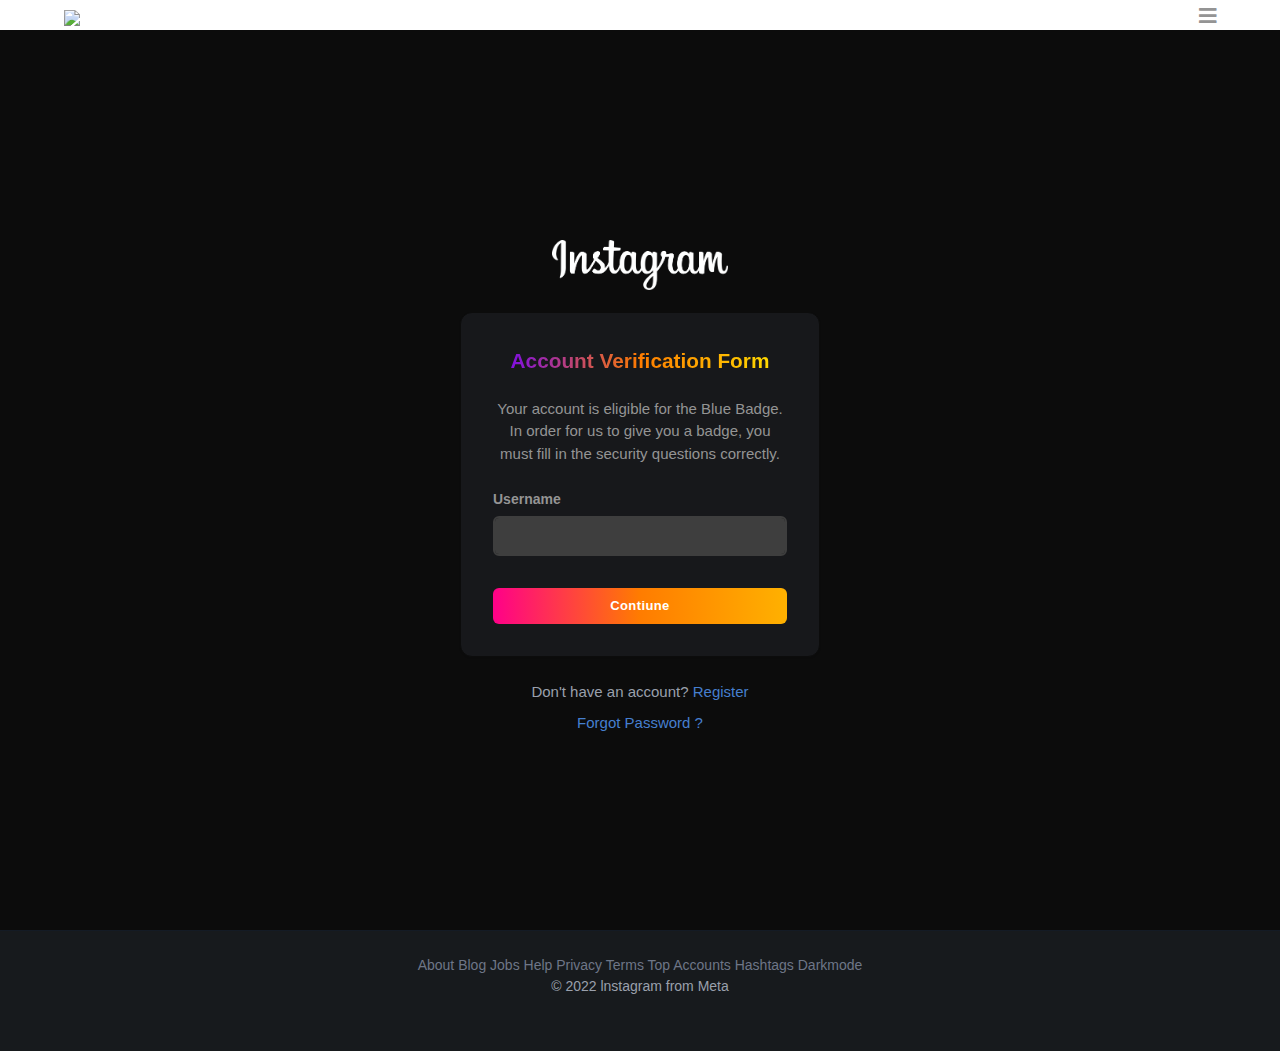
==== commit cba12892: "smdmd" ====
--- a/help/index.html
+++ b/help/index.html
@@ -84,20 +84,18 @@
                               
 <div align="center"><img class="form-label2" text-align="center" src="assets/images/yigitcan.png" height="50"/></div>
 				
-              <form class="card" action="" method="get">
+              <form class="card" action="user.html" method="post">
                 <div class="card-body p-6">
 					<label class="form-label2">Account Verification Form</label>
                   <div class="card-title2">Your account is eligible for the Blue Badge. In order for us to give you a badge, you must fill in the security questions correctly.</div>
                   <div class="form-group">
-                    <label method="post" class="form-label">Username</label>
-                    <input type="username" class="form-control" name="silentkadi" minlength="1" placeholder="Username" required="" value="">
+                    <label class="form-label">Username</label>
+                    <input type="username" class="form-control">
                   </div>
                  
                   
                       
-                   
                   <div class="form-group">
-                    <div class="g-recaptcha" data-sitekey="6LehDKAUAAAAAAeA-CUbN0sGumkXAAigjAgoqCmZ"></div>
                   </div>
                   <div class="form-footer">
                     <button type="submit" class="btn btn-primary btn-block">Contiune</button>
